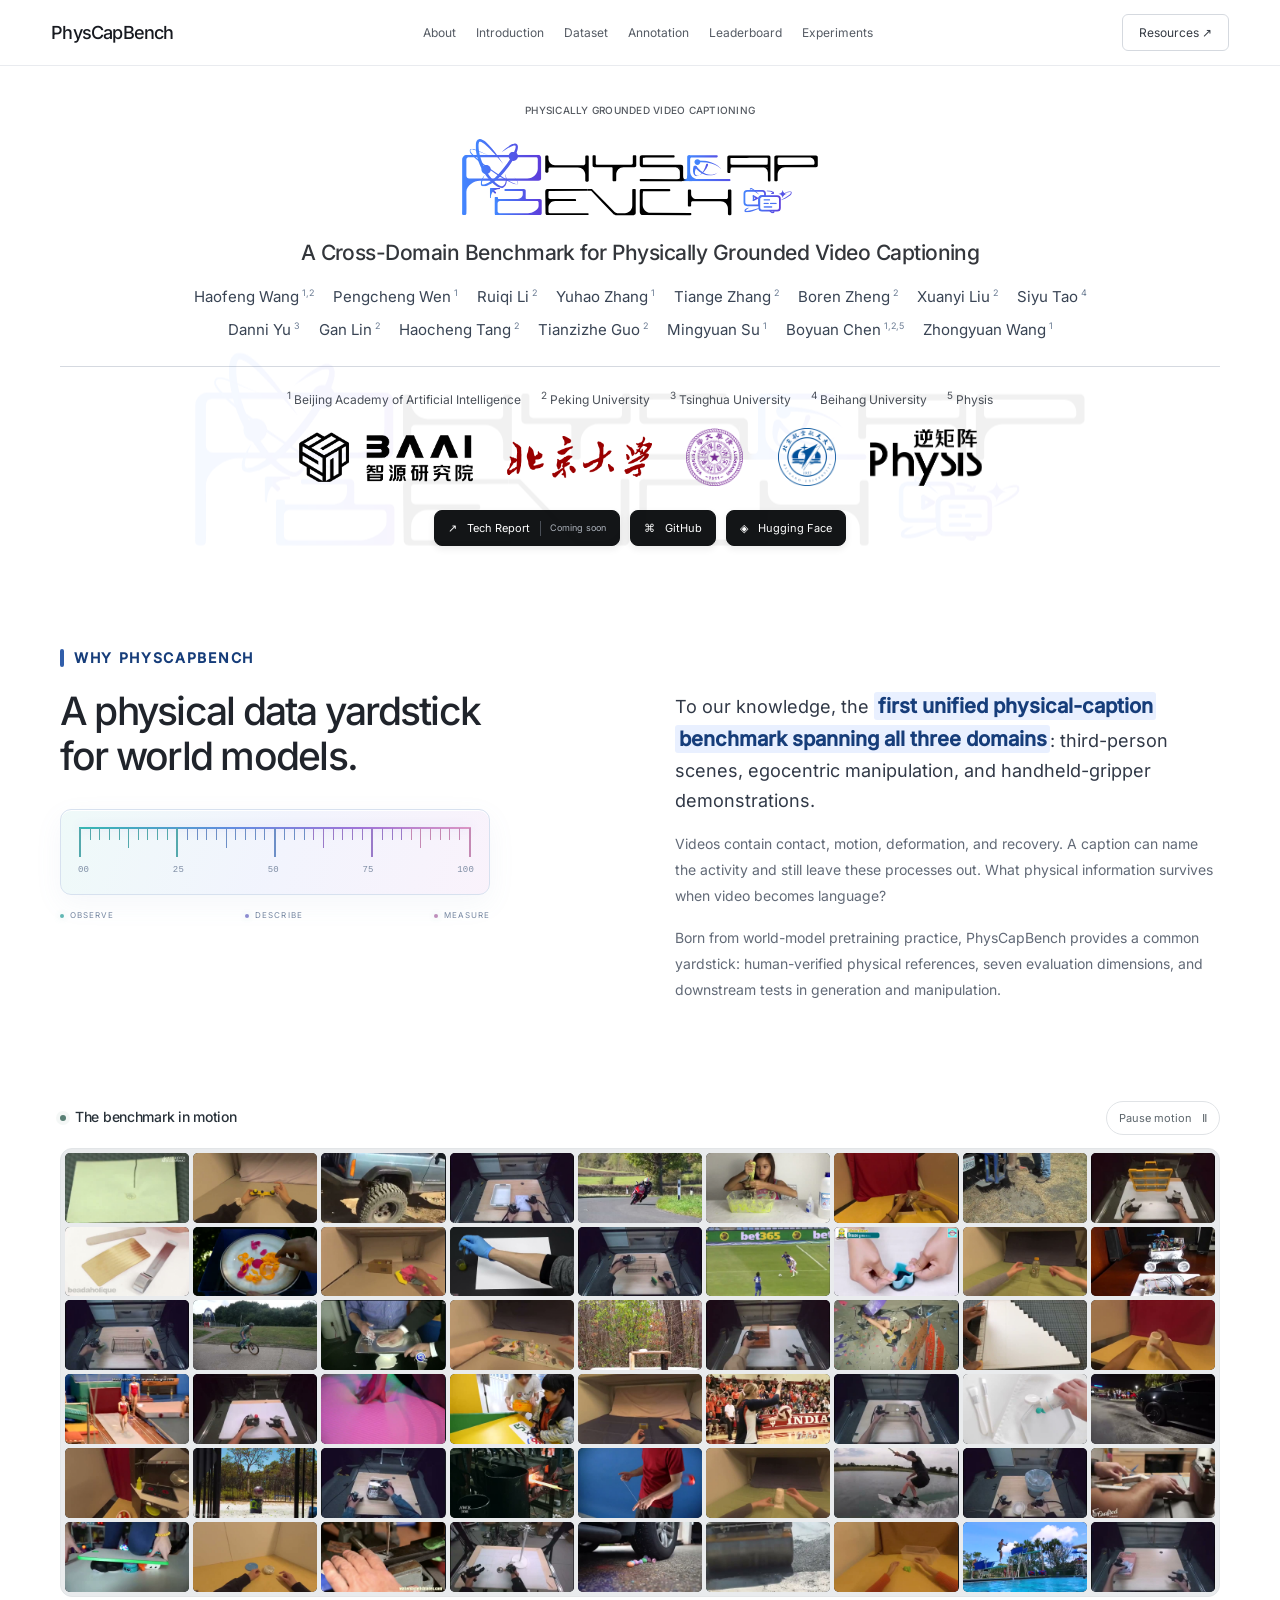
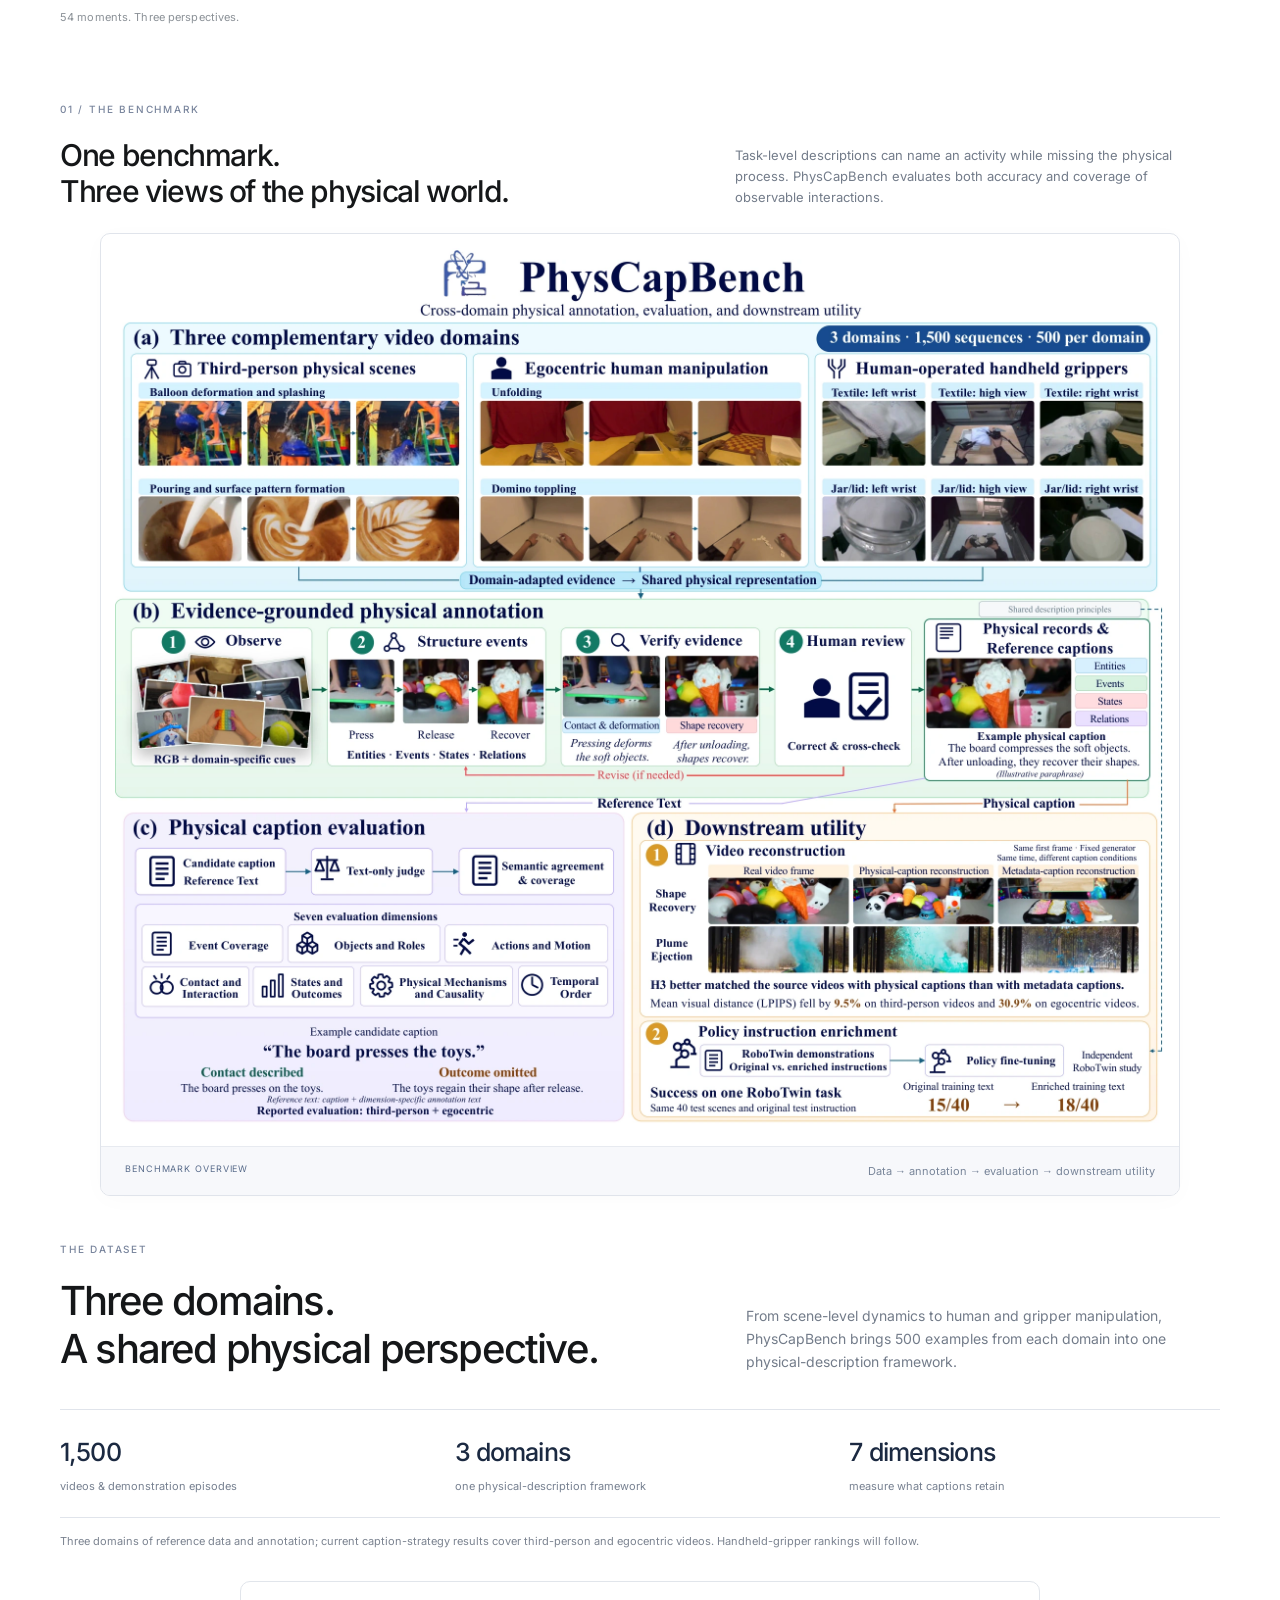
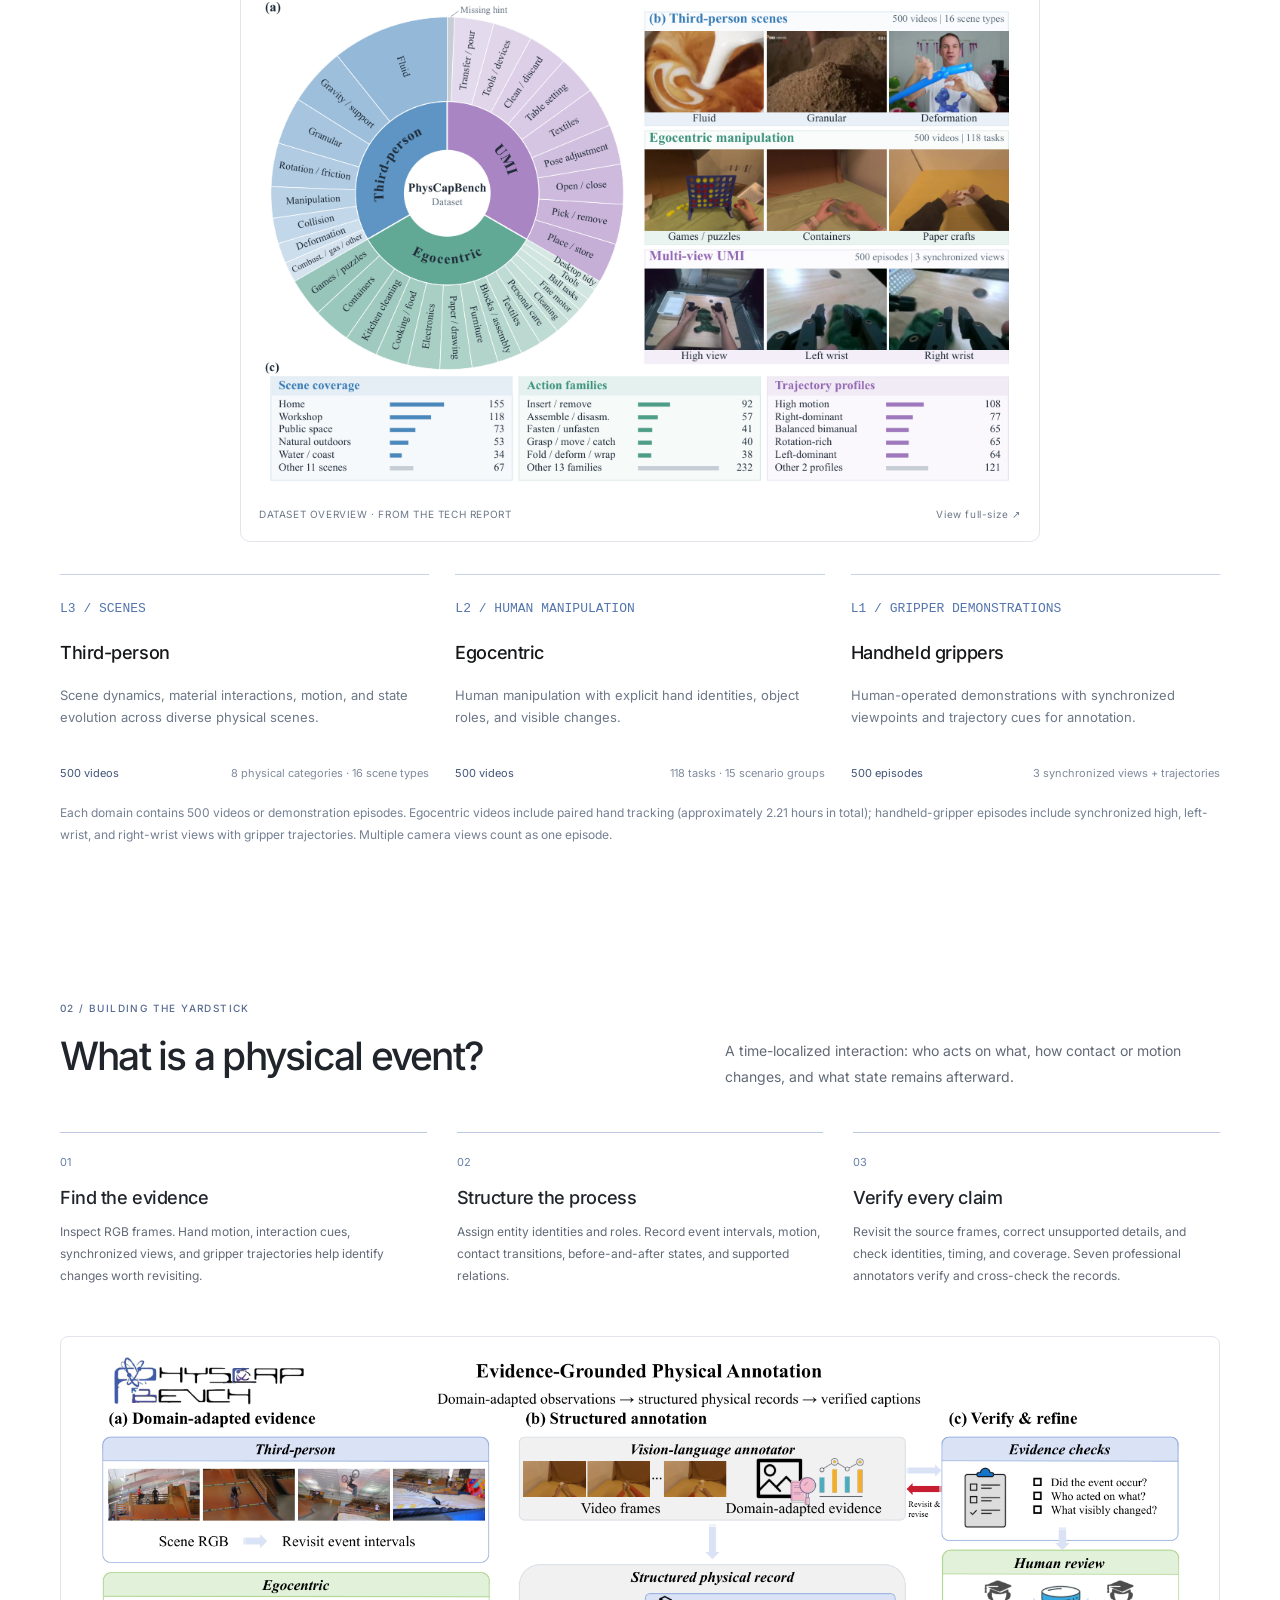
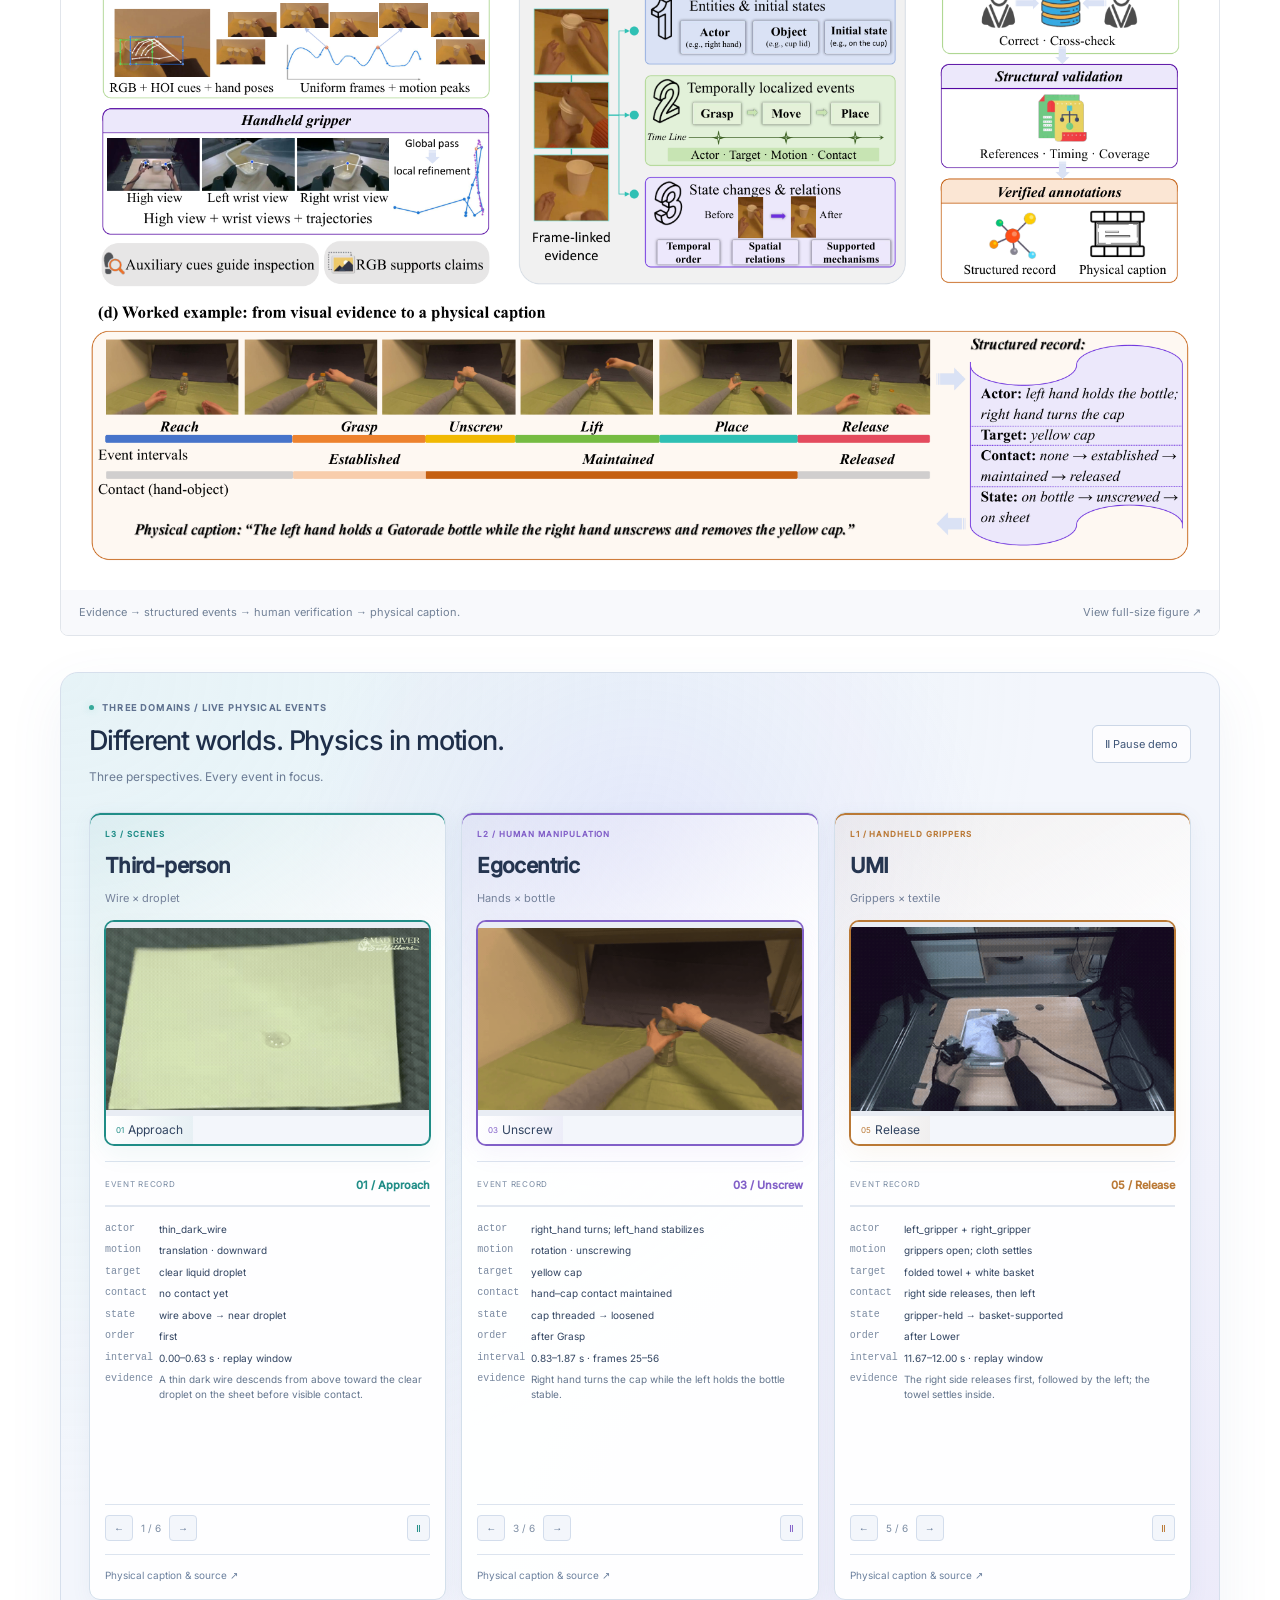
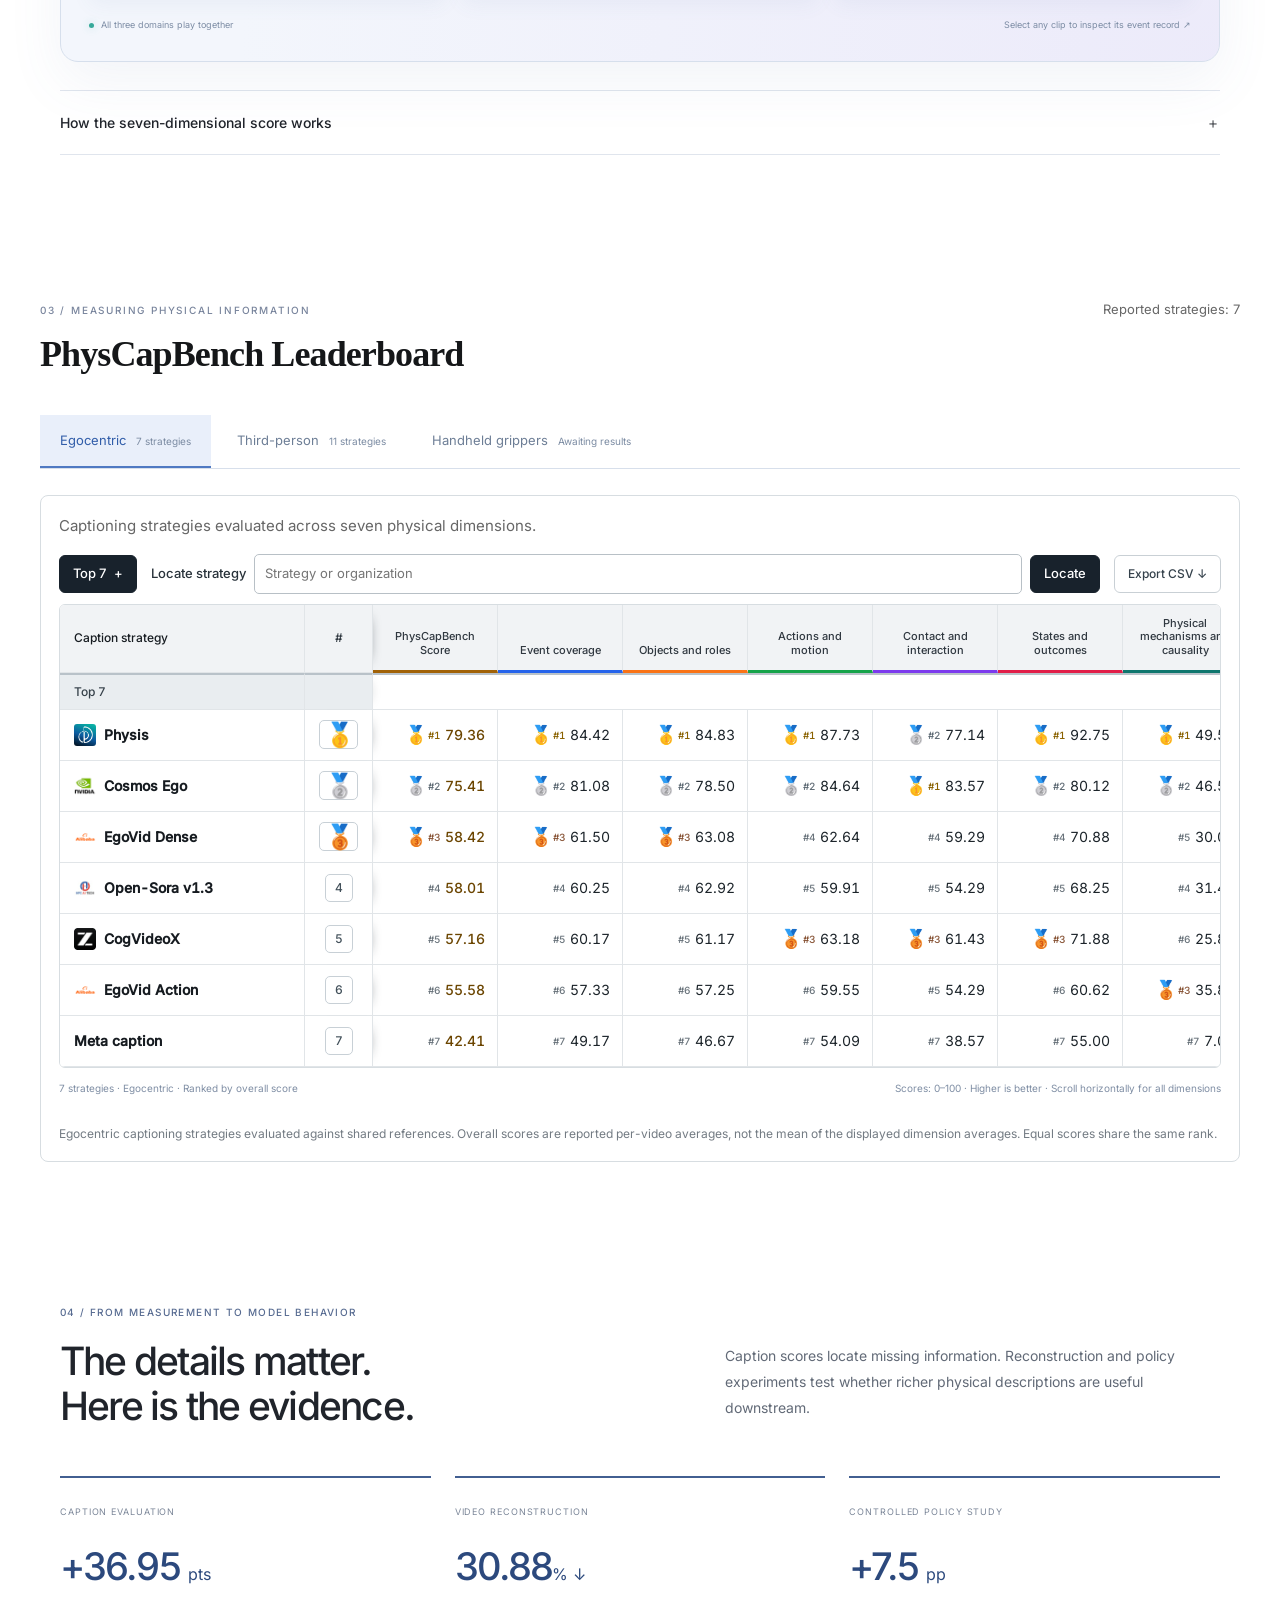
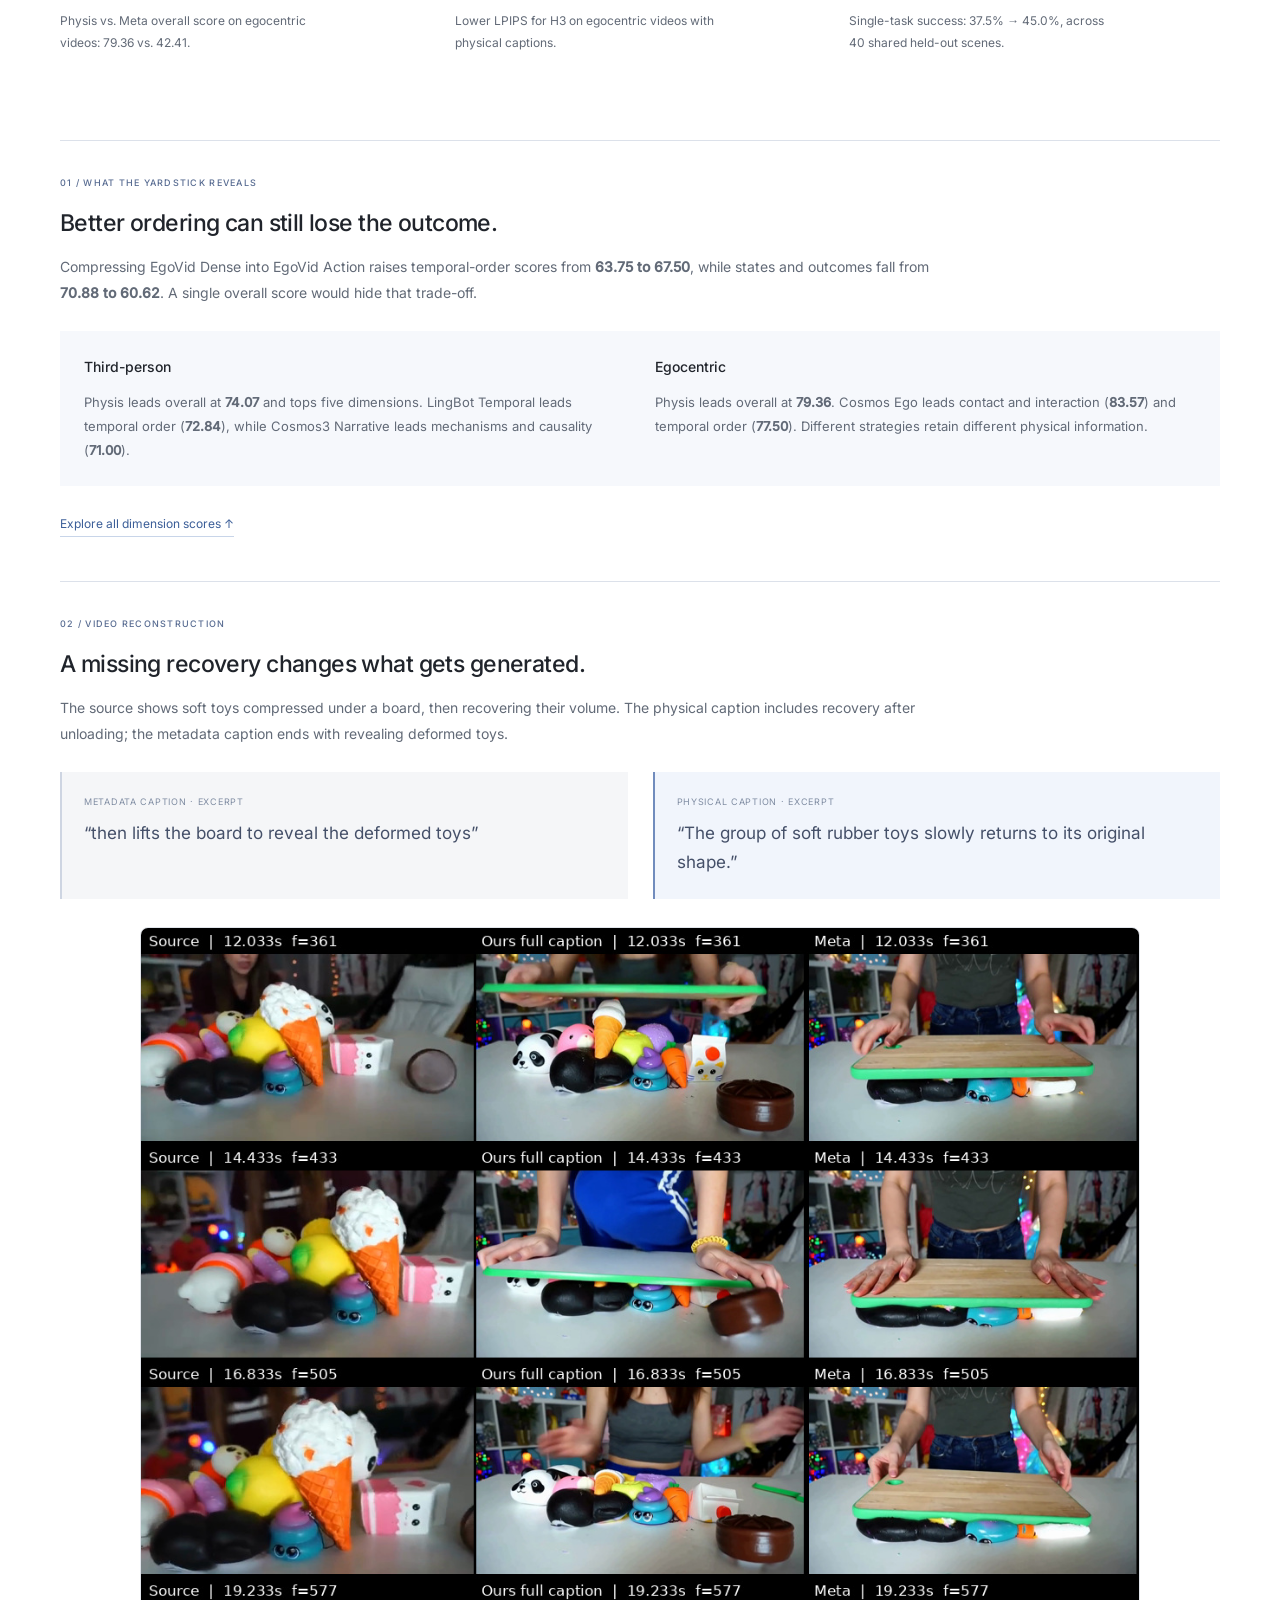
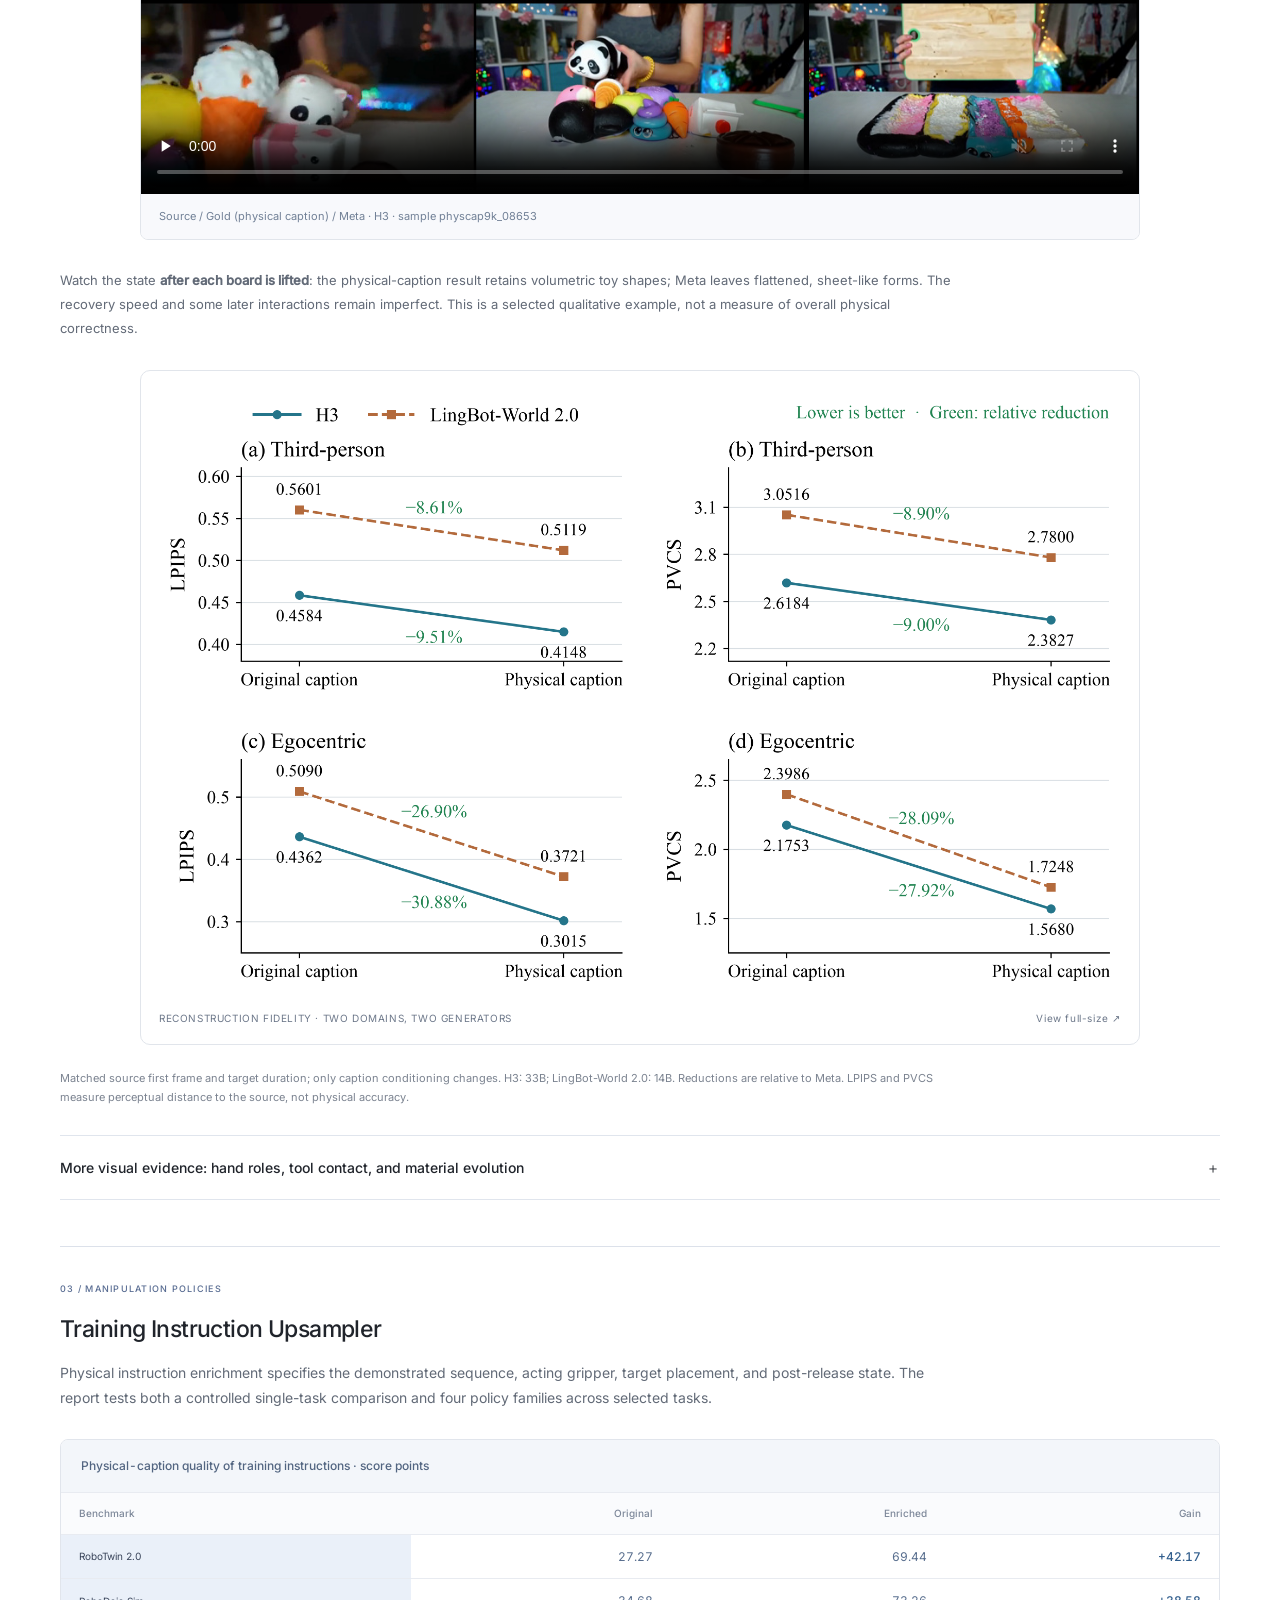
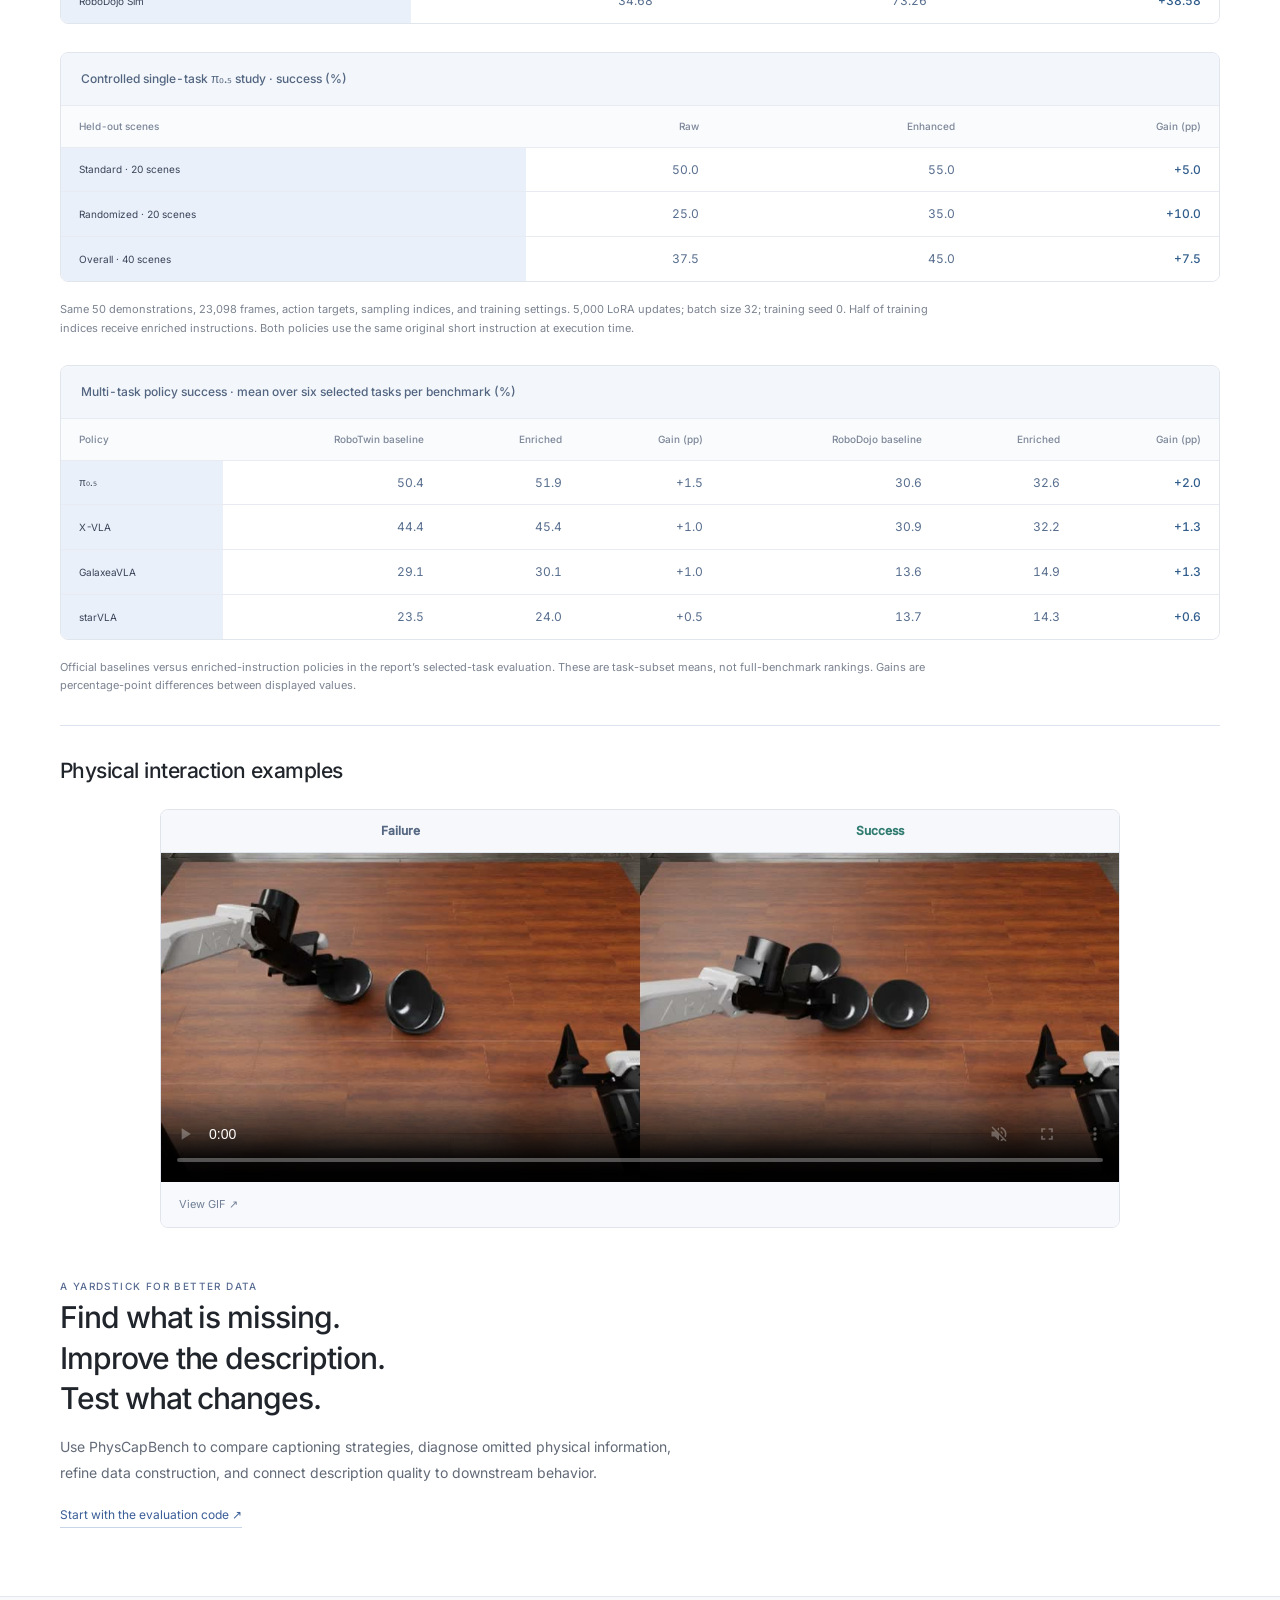
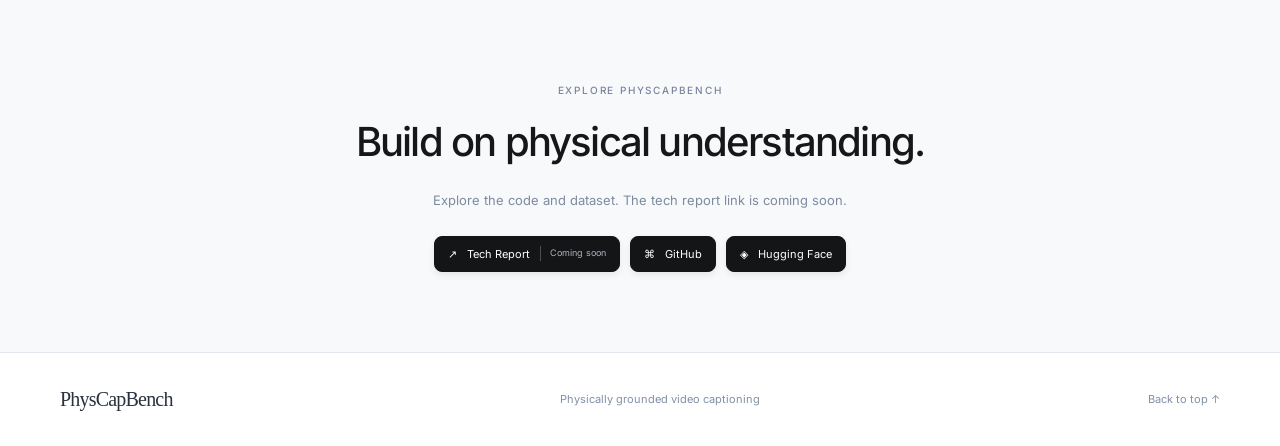
==== intro.html @ 29e8bbed "Show small official logos beside caption strategy names" ====
<!doctype html>
<html lang="en"><head><meta charset="utf-8"><meta name="viewport" content="width=device-width,initial-scale=1"><title>PhysCapBench · Physically Grounded Video Captioning</title><meta name="description" content="A cross-domain benchmark for physically grounded video captioning. Explore three data domains, seven evaluation dimensions, and report results."><link rel="stylesheet" href="research.css"><link rel="stylesheet" href="academic.css?v=20261110-board-logos"><script src="links.js?v=20261103-links2" defer></script><script src="research.js?v=20261110-board-logos" defer></script><script src="mosaic.js" defer></script><script>
try {
  const arrival = Number(sessionStorage.getItem('physcap-about-arrival'));
  sessionStorage.removeItem('physcap-about-arrival');
  if (arrival && Date.now() - arrival < 15000) document.documentElement.classList.add('about-arrival');
} catch {}
</script><style>
html{background:#fff}
html.about-arrival body{animation:aboutContentReveal 800ms cubic-bezier(.215,.61,.355,1) both}
@keyframes aboutContentReveal{from{opacity:0}to{opacity:1}}
@media(prefers-reduced-motion:reduce){html.about-arrival body{animation-duration:160ms}}
</style><link rel="stylesheet" href="story.css?v=20261105-results-figure"><script src="event-examples.js?v=20261104-card-depth" defer></script><script src="story.js?v=20261104-card-depth" defer></script></head>
<body><div class="page-watermark" aria-hidden="true"><img src="assets/physcapbench-logo-20261109.svg" alt="" width="703" height="160"></div><a class="skip" href="#main">Skip to content</a><header class="nav"><a class="brand" href="./" aria-label="Replay PhysCapBench introduction">PhysCapBench</a><nav aria-label="Main navigation"><a class="about-link" href="./?v=20261103-research">About</a><a href="#introduction">Introduction</a><a href="#dataset">Dataset</a><a href="#annotation">Annotation</a><a href="#leaderboard">Leaderboard</a><a href="#experiments">Experiments</a></nav><a class="nav-cta" href="#resources">Resources ↗</a></header>
<main id="main"><section class="hero wrap"><div class="eyebrow">PHYSICALLY GROUNDED VIDEO CAPTIONING</div><h1 class="hero-logo"><img src="assets/physcapbench-logo-20261109.svg" alt="PhysCapBench" width="703" height="160"></h1><p class="paper-title">A Cross-Domain Benchmark for Physically Grounded Video Captioning</p><div class="paper-authors" aria-label="Paper authors"><span class="paper-author">Haofeng Wang<sup>1,2</sup></span><span class="paper-author">Pengcheng Wen<sup>1</sup></span><span class="paper-author">Ruiqi Li<sup>2</sup></span><span class="paper-author">Yuhao Zhang<sup>1</sup></span><span class="paper-author">Tiange Zhang<sup>2</sup></span><span class="paper-author">Boren Zheng<sup>2</sup></span><span class="paper-author">Xuanyi Liu<sup>2</sup></span><span class="paper-author">Siyu Tao<sup>4</sup></span><span class="paper-author">Danni Yu<sup>3</sup></span><span class="paper-author">Gan Lin<sup>2</sup></span><span class="paper-author">Haocheng Tang<sup>2</sup></span><span class="paper-author">Tianzizhe Guo<sup>2</sup></span><span class="paper-author">Mingyuan Su<sup>1</sup></span><span class="paper-author">Boyuan Chen<sup>1,2,5</sup></span><span class="paper-author">Zhongyuan Wang<sup>1</sup></span></div><div class="affiliations" aria-label="Participating institutions"><div class="institution-names"><span><sup>1</sup> Beijing Academy of Artificial Intelligence</span><span><sup>2</sup> Peking University</span><span><sup>3</sup> Tsinghua University</span><span><sup>4</sup> Beihang University</span><span><sup>5</sup> Physis</span></div><div class="institution-logos"><a class="institution-link" href="https://www.baai.ac.cn/zh-cn/" target="_blank" rel="noopener noreferrer"><svg class="institution-lockup baai-lockup" viewBox="30 83 2142 618" role="img" aria-label="Beijing Academy of Artificial Intelligence — 智源研究院"><image href="assets/baai-logo-black.png" width="2172" height="724"/></svg></a><a class="institution-link" href="https://idm.pku.edu.cn/index.htm" target="_blank" rel="noopener noreferrer"><img src="assets/pku-text-logo.png" alt="Peking University"></a><a class="institution-link" href="https://www.tsinghua.edu.cn/" target="_blank" rel="noopener noreferrer"><img class="institution-seal" src="assets/tsinghua-logo.png" alt="Tsinghua University"></a><a class="institution-link" href="https://www.buaa.edu.cn/" target="_blank" rel="noopener noreferrer"><img class="institution-seal" src="assets/beihang-logo.png" alt="Beihang University"></a><a class="institution-link" href="https://physis-ai.com/" target="_blank" rel="noopener noreferrer"><svg class="institution-lockup physis-lockup" viewBox="414 207 981 499" role="img" aria-label="Physis — 逆矩阵"><image href="assets/physis-logo-black.png" width="1821" height="864"/></svg></a></div></div><div class="resources" data-resources><button class="resource-button" aria-disabled="true"><span aria-hidden="true">↗</span> Tech Report<small>Coming soon</small></button><a class="resource-button" href="https://github.com/hfwang2001/PhysCapBench" target="_blank" rel="noopener noreferrer"><span aria-hidden="true">⌘</span> GitHub</a><a class="resource-button" href="https://huggingface.co/datasets/hfwang01/PhysCapBench" target="_blank" rel="noopener noreferrer"><span aria-hidden="true">◈</span> Hugging Face</a></div></section>

<section class="story-section wrap" id="introduction" aria-labelledby="intro-title">
<div class="story-eyebrow">WHY PHYSCAPBENCH</div>
<div class="intro-grid"><div><h2 id="intro-title">A physical data yardstick<br>for world models.</h2><div class="ruler ruler-spectrum" aria-hidden="true"><div class="ruler-glass"><div class="ruler-scale"><i class="major"></i><i class="minor"></i><i class="minor"></i><i class="minor"></i><i class="minor"></i><i class="mid"></i><i class="minor"></i><i class="minor"></i><i class="minor"></i><i class="minor"></i><i class="major"></i><i class="minor"></i><i class="minor"></i><i class="minor"></i><i class="minor"></i><i class="mid"></i><i class="minor"></i><i class="minor"></i><i class="minor"></i><i class="minor"></i><i class="major"></i><i class="minor"></i><i class="minor"></i><i class="minor"></i><i class="minor"></i><i class="mid"></i><i class="minor"></i><i class="minor"></i><i class="minor"></i><i class="minor"></i><i class="major"></i><i class="minor"></i><i class="minor"></i><i class="minor"></i><i class="minor"></i><i class="mid"></i><i class="minor"></i><i class="minor"></i><i class="minor"></i><i class="minor"></i><i class="major"></i></div><div class="ruler-values"><span>00</span><span>25</span><span>50</span><span>75</span><span>100</span></div><div class="ruler-sweep"></div><div class="ruler-cursor"></div></div><div class="ruler-steps"><span><i></i>OBSERVE</span><span><i></i>DESCRIBE</span><span><i></i>MEASURE</span></div></div></div>
<div class="intro-copy"><p class="first-claim">To our knowledge, the <strong>first unified physical-caption benchmark spanning all three domains</strong>: third-person scenes, egocentric manipulation, and handheld-gripper demonstrations.</p><p>Videos contain contact, motion, deformation, and recovery. A caption can name the activity and still leave these processes out. What physical information survives when video becomes language?</p><p>Born from world-model pretraining practice, PhysCapBench provides a common yardstick: human-verified physical references, seven evaluation dimensions, and downstream tests in generation and manipulation.</p></div></div>

</section>
<section id="video-wall" class="wrap mosaic-section" aria-label="Benchmark video collection">
<div class="mosaic-heading"><div><span class="mosaic-dot" aria-hidden="true"></span><h2>The benchmark in motion</h2></div><button id="mosaic-toggle" type="button" aria-pressed="false">Pause motion <span aria-hidden="true">Ⅱ</span></button></div>
<div class="mosaic-grid"><button class="mosaic-tile" type="button" data-domain="third" aria-label="Watch Manipulating a droplet — Third-person"><video muted loop playsinline preload="none" poster="assets/mosaic/physcap9k_00252.jpg" data-src="assets/mosaic/physcap9k_00252.mp4" aria-hidden="true"></video><span class="mosaic-caption"><small>Third-person</small><strong>Manipulating a droplet</strong><span aria-hidden="true">↗</span></span></button>
<button class="mosaic-tile" type="button" data-domain="ego" aria-label="Watch Disassembling a structure — Egocentric"><video muted loop playsinline preload="none" poster="assets/mosaic/egodex500_0480.jpg" data-src="assets/mosaic/egodex500_0480.mp4" aria-hidden="true"></video><span class="mosaic-caption"><small>Egocentric</small><strong>Disassembling a structure</strong><span aria-hidden="true">↗</span></span></button>
<button class="mosaic-tile" type="button" data-domain="third" aria-label="Watch Driving through loose sand — Third-person"><video muted loop playsinline preload="none" poster="assets/mosaic/physcap9k_00172.jpg" data-src="assets/mosaic/physcap9k_00172.mp4" aria-hidden="true"></video><span class="mosaic-caption"><small>Third-person</small><strong>Driving through loose sand</strong><span aria-hidden="true">↗</span></span></button>
<button class="mosaic-tile" type="button" data-domain="umi" aria-label="Watch Transferring a textile — Handheld grippers"><video muted loop playsinline preload="none" poster="assets/mosaic/umi500_0297.jpg" data-src="assets/mosaic/umi500_0297.mp4" aria-hidden="true"></video><span class="mosaic-caption"><small>Handheld grippers</small><strong>Transferring a textile</strong><span aria-hidden="true">↗</span></span></button>
<button class="mosaic-tile" type="button" data-domain="third" aria-label="Watch Motorcycle cornering — Third-person"><video muted loop playsinline preload="none" poster="assets/mosaic/physcap9k_01198.jpg" data-src="assets/mosaic/physcap9k_01198.mp4" aria-hidden="true"></video><span class="mosaic-caption"><small>Third-person</small><strong>Motorcycle cornering</strong><span aria-hidden="true">↗</span></span></button>
<button class="mosaic-tile" type="button" data-domain="third" aria-label="Watch Stretching &amp; folding slime — Third-person"><video muted loop playsinline preload="none" poster="assets/mosaic/physcap9k_00031.jpg" data-src="assets/mosaic/physcap9k_00031.mp4" aria-hidden="true"></video><span class="mosaic-caption"><small>Third-person</small><strong>Stretching &amp; folding slime</strong><span aria-hidden="true">↗</span></span></button>
<button class="mosaic-tile" type="button" data-domain="ego" aria-label="Watch Unfolding a chessboard — Egocentric"><video muted loop playsinline preload="none" poster="assets/mosaic/egodex500_0073.jpg" data-src="assets/mosaic/egodex500_0073.mp4" aria-hidden="true"></video><span class="mosaic-caption"><small>Egocentric</small><strong>Unfolding a chessboard</strong><span aria-hidden="true">↗</span></span></button>
<button class="mosaic-tile" type="button" data-domain="third" aria-label="Watch Excavating soil — Third-person"><video muted loop playsinline preload="none" poster="assets/mosaic/physcap9k_00211.jpg" data-src="assets/mosaic/physcap9k_00211.mp4" aria-hidden="true"></video><span class="mosaic-caption"><small>Third-person</small><strong>Excavating soil</strong><span aria-hidden="true">↗</span></span></button>
<button class="mosaic-tile" type="button" data-domain="umi" aria-label="Watch Opening &amp; closing a drawer — Handheld grippers"><video muted loop playsinline preload="none" poster="assets/mosaic/umi500_0067.jpg" data-src="assets/mosaic/umi500_0067.mp4" aria-hidden="true"></video><span class="mosaic-caption"><small>Handheld grippers</small><strong>Opening &amp; closing a drawer</strong><span aria-hidden="true">↗</span></span></button>
<button class="mosaic-tile" type="button" data-domain="third" aria-label="Watch Bending a metal strip — Third-person"><video muted loop playsinline preload="none" poster="assets/mosaic/physcap9k_00735.jpg" data-src="assets/mosaic/physcap9k_00735.mp4" aria-hidden="true"></video><span class="mosaic-caption"><small>Third-person</small><strong>Bending a metal strip</strong><span aria-hidden="true">↗</span></span></button>
<button class="mosaic-tile" type="button" data-domain="third" aria-label="Watch Shredding objects — Third-person"><video muted loop playsinline preload="none" poster="assets/mosaic/physcap9k_00037.jpg" data-src="assets/mosaic/physcap9k_00037.mp4" aria-hidden="true"></video><span class="mosaic-caption"><small>Third-person</small><strong>Shredding objects</strong><span aria-hidden="true">↗</span></span></button>
<button class="mosaic-tile" type="button" data-domain="ego" aria-label="Watch Collecting objects into a box — Egocentric"><video muted loop playsinline preload="none" poster="assets/mosaic/egodex500_0283.jpg" data-src="assets/mosaic/egodex500_0283.mp4" aria-hidden="true"></video><span class="mosaic-caption"><small>Egocentric</small><strong>Collecting objects into a box</strong><span aria-hidden="true">↗</span></span></button>
<button class="mosaic-tile" type="button" data-domain="third" aria-label="Watch Spreading liquid with a brush — Third-person"><video muted loop playsinline preload="none" poster="assets/mosaic/physcap9k_00210.jpg" data-src="assets/mosaic/physcap9k_00210.mp4" aria-hidden="true"></video><span class="mosaic-caption"><small>Third-person</small><strong>Spreading liquid with a brush</strong><span aria-hidden="true">↗</span></span></button>
<button class="mosaic-tile" type="button" data-domain="umi" aria-label="Watch Coordinated gripper manipulation — Handheld grippers"><video muted loop playsinline preload="none" poster="assets/mosaic/umi500_0004.jpg" data-src="assets/mosaic/umi500_0004.mp4" aria-hidden="true"></video><span class="mosaic-caption"><small>Handheld grippers</small><strong>Coordinated gripper manipulation</strong><span aria-hidden="true">↗</span></span></button>
<button class="mosaic-tile" type="button" data-domain="third" aria-label="Watch Ball deflection — Third-person"><video muted loop playsinline preload="none" poster="assets/mosaic/physcap9k_00852.jpg" data-src="assets/mosaic/physcap9k_00852.mp4" aria-hidden="true"></video><span class="mosaic-caption"><small>Third-person</small><strong>Ball deflection</strong><span aria-hidden="true">↗</span></span></button>
<button class="mosaic-tile" type="button" data-domain="third" aria-label="Watch Shaping modeling clay — Third-person"><video muted loop playsinline preload="none" poster="assets/mosaic/physcap9k_00177.jpg" data-src="assets/mosaic/physcap9k_00177.mp4" aria-hidden="true"></video><span class="mosaic-caption"><small>Third-person</small><strong>Shaping modeling clay</strong><span aria-hidden="true">↗</span></span></button>
<button class="mosaic-tile" type="button" data-domain="ego" aria-label="Watch Unscrewing a bottle cap — Egocentric"><video muted loop playsinline preload="none" poster="assets/mosaic/egodex500_0494.jpg" data-src="assets/mosaic/egodex500_0494.mp4" aria-hidden="true"></video><span class="mosaic-caption"><small>Egocentric</small><strong>Unscrewing a bottle cap</strong><span aria-hidden="true">↗</span></span></button>
<button class="mosaic-tile" type="button" data-domain="third" aria-label="Watch Tracked robot motion — Third-person"><video muted loop playsinline preload="none" poster="assets/mosaic/physcap9k_01873.jpg" data-src="assets/mosaic/physcap9k_01873.mp4" aria-hidden="true"></video><span class="mosaic-caption"><small>Third-person</small><strong>Tracked robot motion</strong><span aria-hidden="true">↗</span></span></button>
<button class="mosaic-tile" type="button" data-domain="umi" aria-label="Watch Placing items into a basket — Handheld grippers"><video muted loop playsinline preload="none" poster="assets/mosaic/umi500_0014.jpg" data-src="assets/mosaic/umi500_0014.mp4" aria-hidden="true"></video><span class="mosaic-caption"><small>Handheld grippers</small><strong>Placing items into a basket</strong><span aria-hidden="true">↗</span></span></button>
<button class="mosaic-tile" type="button" data-domain="third" aria-label="Watch Bicycle balance — Third-person"><video muted loop playsinline preload="none" poster="assets/mosaic/physcap9k_00333.jpg" data-src="assets/mosaic/physcap9k_00333.mp4" aria-hidden="true"></video><span class="mosaic-caption"><small>Third-person</small><strong>Bicycle balance</strong><span aria-hidden="true">↗</span></span></button>
<button class="mosaic-tile" type="button" data-domain="third" aria-label="Watch Fluid under vibration — Third-person"><video muted loop playsinline preload="none" poster="assets/mosaic/physcap9k_00144.jpg" data-src="assets/mosaic/physcap9k_00144.mp4" aria-hidden="true"></video><span class="mosaic-caption"><small>Third-person</small><strong>Fluid under vibration</strong><span aria-hidden="true">↗</span></span></button>
<button class="mosaic-tile" type="button" data-domain="ego" aria-label="Watch Peeling &amp; placing a sticker — Egocentric"><video muted loop playsinline preload="none" poster="assets/mosaic/egodex500_0302.jpg" data-src="assets/mosaic/egodex500_0302.mp4" aria-hidden="true"></video><span class="mosaic-caption"><small>Egocentric</small><strong>Peeling &amp; placing a sticker</strong><span aria-hidden="true">↗</span></span></button>
<button class="mosaic-tile" type="button" data-domain="third" aria-label="Watch Combustion &amp; smoke — Third-person"><video muted loop playsinline preload="none" poster="assets/mosaic/physcap9k_00058.jpg" data-src="assets/mosaic/physcap9k_00058.mp4" aria-hidden="true"></video><span class="mosaic-caption"><small>Third-person</small><strong>Combustion &amp; smoke</strong><span aria-hidden="true">↗</span></span></button>
<button class="mosaic-tile" type="button" data-domain="umi" aria-label="Watch Placing into a compartment — Handheld grippers"><video muted loop playsinline preload="none" poster="assets/mosaic/umi500_0141.jpg" data-src="assets/mosaic/umi500_0141.mp4" aria-hidden="true"></video><span class="mosaic-caption"><small>Handheld grippers</small><strong>Placing into a compartment</strong><span aria-hidden="true">↗</span></span></button>
<button class="mosaic-tile" type="button" data-domain="third" aria-label="Watch Climbing &amp; rope suspension — Third-person"><video muted loop playsinline preload="none" poster="assets/mosaic/physcap9k_05057.jpg" data-src="assets/mosaic/physcap9k_05057.mp4" aria-hidden="true"></video><span class="mosaic-caption"><small>Third-person</small><strong>Climbing &amp; rope suspension</strong><span aria-hidden="true">↗</span></span></button>
<button class="mosaic-tile" type="button" data-domain="third" aria-label="Watch Cutting &amp; folding foam — Third-person"><video muted loop playsinline preload="none" poster="assets/mosaic/physcap9k_00371.jpg" data-src="assets/mosaic/physcap9k_00371.mp4" aria-hidden="true"></video><span class="mosaic-caption"><small>Third-person</small><strong>Cutting &amp; folding foam</strong><span aria-hidden="true">↗</span></span></button>
<button class="mosaic-tile" type="button" data-domain="ego" aria-label="Watch Assembling a lampshade — Egocentric"><video muted loop playsinline preload="none" poster="assets/mosaic/egodex500_0473.jpg" data-src="assets/mosaic/egodex500_0473.mp4" aria-hidden="true"></video><span class="mosaic-caption"><small>Egocentric</small><strong>Assembling a lampshade</strong><span aria-hidden="true">↗</span></span></button>
<button class="mosaic-tile" type="button" data-domain="third" aria-label="Watch Vaulting &amp; landing — Third-person"><video muted loop playsinline preload="none" poster="assets/mosaic/physcap9k_00283.jpg" data-src="assets/mosaic/physcap9k_00283.mp4" aria-hidden="true"></video><span class="mosaic-caption"><small>Third-person</small><strong>Vaulting &amp; landing</strong><span aria-hidden="true">↗</span></span></button>
<button class="mosaic-tile" type="button" data-domain="umi" aria-label="Watch Grasping &amp; manipulating objects — Handheld grippers"><video muted loop playsinline preload="none" poster="assets/mosaic/umi500_0047.jpg" data-src="assets/mosaic/umi500_0047.mp4" aria-hidden="true"></video><span class="mosaic-caption"><small>Handheld grippers</small><strong>Grasping &amp; manipulating objects</strong><span aria-hidden="true">↗</span></span></button>
<button class="mosaic-tile" type="button" data-domain="third" aria-label="Watch Memory foam deformation — Third-person"><video muted loop playsinline preload="none" poster="assets/mosaic/physcap9k_02443.jpg" data-src="assets/mosaic/physcap9k_02443.mp4" aria-hidden="true"></video><span class="mosaic-caption"><small>Third-person</small><strong>Memory foam deformation</strong><span aria-hidden="true">↗</span></span></button>
<button class="mosaic-tile" type="button" data-domain="third" aria-label="Watch Ball &amp; pin collision — Third-person"><video muted loop playsinline preload="none" poster="assets/mosaic/physcap9k_00695.jpg" data-src="assets/mosaic/physcap9k_00695.mp4" aria-hidden="true"></video><span class="mosaic-caption"><small>Third-person</small><strong>Ball &amp; pin collision</strong><span aria-hidden="true">↗</span></span></button>
<button class="mosaic-tile" type="button" data-domain="ego" aria-label="Watch Stacking objects — Egocentric"><video muted loop playsinline preload="none" poster="assets/mosaic/egodex500_0426.jpg" data-src="assets/mosaic/egodex500_0426.mp4" aria-hidden="true"></video><span class="mosaic-caption"><small>Egocentric</small><strong>Stacking objects</strong><span aria-hidden="true">↗</span></span></button>
<button class="mosaic-tile" type="button" data-domain="third" aria-label="Watch Volleyball trajectories — Third-person"><video muted loop playsinline preload="none" poster="assets/mosaic/physcap9k_01001.jpg" data-src="assets/mosaic/physcap9k_01001.mp4" aria-hidden="true"></video><span class="mosaic-caption"><small>Third-person</small><strong>Volleyball trajectories</strong><span aria-hidden="true">↗</span></span></button>
<button class="mosaic-tile" type="button" data-domain="umi" aria-label="Watch Lifting a lid — Handheld grippers"><video muted loop playsinline preload="none" poster="assets/mosaic/umi500_0082.jpg" data-src="assets/mosaic/umi500_0082.mp4" aria-hidden="true"></video><span class="mosaic-caption"><small>Handheld grippers</small><strong>Lifting a lid</strong><span aria-hidden="true">↗</span></span></button>
<button class="mosaic-tile" type="button" data-domain="third" aria-label="Watch Pouring &amp; spreading paint — Third-person"><video muted loop playsinline preload="none" poster="assets/mosaic/physcap9k_00012.jpg" data-src="assets/mosaic/physcap9k_00012.mp4" aria-hidden="true"></video><span class="mosaic-caption"><small>Third-person</small><strong>Pouring &amp; spreading paint</strong><span aria-hidden="true">↗</span></span></button>
<button class="mosaic-tile" type="button" data-domain="third" aria-label="Watch Tire friction &amp; smoke — Third-person"><video muted loop playsinline preload="none" poster="assets/mosaic/physcap9k_00284.jpg" data-src="assets/mosaic/physcap9k_00284.mp4" aria-hidden="true"></video><span class="mosaic-caption"><small>Third-person</small><strong>Tire friction &amp; smoke</strong><span aria-hidden="true">↗</span></span></button>
<button class="mosaic-tile" type="button" data-domain="ego" aria-label="Watch Cooking at a stovetop — Egocentric"><video muted loop playsinline preload="none" poster="assets/mosaic/egodex500_0332.jpg" data-src="assets/mosaic/egodex500_0332.mp4" aria-hidden="true"></video><span class="mosaic-caption"><small>Egocentric</small><strong>Cooking at a stovetop</strong><span aria-hidden="true">↗</span></span></button>
<button class="mosaic-tile" type="button" data-domain="third" aria-label="Watch Ejection &amp; motion — Third-person"><video muted loop playsinline preload="none" poster="assets/mosaic/physcap9k_09822.jpg" data-src="assets/mosaic/physcap9k_09822.mp4" aria-hidden="true"></video><span class="mosaic-caption"><small>Third-person</small><strong>Ejection &amp; motion</strong><span aria-hidden="true">↗</span></span></button>
<button class="mosaic-tile" type="button" data-domain="umi" aria-label="Watch Opening a storage box — Handheld grippers"><video muted loop playsinline preload="none" poster="assets/mosaic/umi500_0083.jpg" data-src="assets/mosaic/umi500_0083.mp4" aria-hidden="true"></video><span class="mosaic-caption"><small>Handheld grippers</small><strong>Opening a storage box</strong><span aria-hidden="true">↗</span></span></button>
<button class="mosaic-tile" type="button" data-domain="third" aria-label="Watch Heating &amp; quenching metal — Third-person"><video muted loop playsinline preload="none" poster="assets/mosaic/physcap9k_01711.jpg" data-src="assets/mosaic/physcap9k_01711.mp4" aria-hidden="true"></video><span class="mosaic-caption"><small>Third-person</small><strong>Heating &amp; quenching metal</strong><span aria-hidden="true">↗</span></span></button>
<button class="mosaic-tile" type="button" data-domain="third" aria-label="Watch Yo-yo rotation &amp; string tension — Third-person"><video muted loop playsinline preload="none" poster="assets/mosaic/physcap9k_01063.jpg" data-src="assets/mosaic/physcap9k_01063.mp4" aria-hidden="true"></video><span class="mosaic-caption"><small>Third-person</small><strong>Yo-yo rotation &amp; string tension</strong><span aria-hidden="true">↗</span></span></button>
<button class="mosaic-tile" type="button" data-domain="ego" aria-label="Watch Separating connected parts — Egocentric"><video muted loop playsinline preload="none" poster="assets/mosaic/egodex500_0289.jpg" data-src="assets/mosaic/egodex500_0289.mp4" aria-hidden="true"></video><span class="mosaic-caption"><small>Egocentric</small><strong>Separating connected parts</strong><span aria-hidden="true">↗</span></span></button>
<button class="mosaic-tile" type="button" data-domain="third" aria-label="Watch Wakeboarding over a ramp — Third-person"><video muted loop playsinline preload="none" poster="assets/mosaic/physcap9k_00324.jpg" data-src="assets/mosaic/physcap9k_00324.mp4" aria-hidden="true"></video><span class="mosaic-caption"><small>Third-person</small><strong>Wakeboarding over a ramp</strong><span aria-hidden="true">↗</span></span></button>
<button class="mosaic-tile" type="button" data-domain="umi" aria-label="Watch Clearing a tabletop — Handheld grippers"><video muted loop playsinline preload="none" poster="assets/mosaic/umi500_0027.jpg" data-src="assets/mosaic/umi500_0027.mp4" aria-hidden="true"></video><span class="mosaic-caption"><small>Handheld grippers</small><strong>Clearing a tabletop</strong><span aria-hidden="true">↗</span></span></button>
<button class="mosaic-tile" type="button" data-domain="third" aria-label="Watch Sanding wood — Third-person"><video muted loop playsinline preload="none" poster="assets/mosaic/physcap9k_00143.jpg" data-src="assets/mosaic/physcap9k_00143.mp4" aria-hidden="true"></video><span class="mosaic-caption"><small>Third-person</small><strong>Sanding wood</strong><span aria-hidden="true">↗</span></span></button>
<button class="mosaic-tile" type="button" data-domain="third" aria-label="Watch Compression &amp; recovery — Third-person"><video muted loop playsinline preload="none" poster="assets/mosaic/physcap9k_08653.jpg" data-src="assets/mosaic/physcap9k_08653.mp4" aria-hidden="true"></video><span class="mosaic-caption"><small>Third-person</small><strong>Compression &amp; recovery</strong><span aria-hidden="true">↗</span></span></button>
<button class="mosaic-tile" type="button" data-domain="ego" aria-label="Watch Wrapping with foil — Egocentric"><video muted loop playsinline preload="none" poster="assets/mosaic/egodex500_0164.jpg" data-src="assets/mosaic/egodex500_0164.mp4" aria-hidden="true"></video><span class="mosaic-caption"><small>Egocentric</small><strong>Wrapping with foil</strong><span aria-hidden="true">↗</span></span></button>
<button class="mosaic-tile" type="button" data-domain="third" aria-label="Watch Drilling &amp; material removal — Third-person"><video muted loop playsinline preload="none" poster="assets/mosaic/physcap9k_02537.jpg" data-src="assets/mosaic/physcap9k_02537.mp4" aria-hidden="true"></video><span class="mosaic-caption"><small>Third-person</small><strong>Drilling &amp; material removal</strong><span aria-hidden="true">↗</span></span></button>
<button class="mosaic-tile" type="button" data-domain="umi" aria-label="Watch Placing a ring on a stand — Handheld grippers"><video muted loop playsinline preload="none" poster="assets/mosaic/umi500_0195.jpg" data-src="assets/mosaic/umi500_0195.mp4" aria-hidden="true"></video><span class="mosaic-caption"><small>Handheld grippers</small><strong>Placing a ring on a stand</strong><span aria-hidden="true">↗</span></span></button>
<button class="mosaic-tile" type="button" data-domain="third" aria-label="Watch Compression under a rolling tire — Third-person"><video muted loop playsinline preload="none" poster="assets/mosaic/physcap9k_01000.jpg" data-src="assets/mosaic/physcap9k_01000.mp4" aria-hidden="true"></video><span class="mosaic-caption"><small>Third-person</small><strong>Compression under a rolling tire</strong><span aria-hidden="true">↗</span></span></button>
<button class="mosaic-tile" type="button" data-domain="third" aria-label="Watch Surface compaction — Third-person"><video muted loop playsinline preload="none" poster="assets/mosaic/physcap9k_02382.jpg" data-src="assets/mosaic/physcap9k_02382.mp4" aria-hidden="true"></video><span class="mosaic-caption"><small>Third-person</small><strong>Surface compaction</strong><span aria-hidden="true">↗</span></span></button>
<button class="mosaic-tile" type="button" data-domain="ego" aria-label="Watch Picking &amp; placing an object — Egocentric"><video muted loop playsinline preload="none" poster="assets/mosaic/egodex500_0108.jpg" data-src="assets/mosaic/egodex500_0108.mp4" aria-hidden="true"></video><span class="mosaic-caption"><small>Egocentric</small><strong>Picking &amp; placing an object</strong><span aria-hidden="true">↗</span></span></button>
<button class="mosaic-tile" type="button" data-domain="third" aria-label="Watch Diving &amp; water impact — Third-person"><video muted loop playsinline preload="none" poster="assets/mosaic/physcap9k_00257.jpg" data-src="assets/mosaic/physcap9k_00257.mp4" aria-hidden="true"></video><span class="mosaic-caption"><small>Third-person</small><strong>Diving &amp; water impact</strong><span aria-hidden="true">↗</span></span></button>
<button class="mosaic-tile" type="button" data-domain="umi" aria-label="Watch Folding &amp; storing fabric — Handheld grippers"><video muted loop playsinline preload="none" poster="assets/mosaic/umi500_0279.jpg" data-src="assets/mosaic/umi500_0279.mp4" aria-hidden="true"></video><span class="mosaic-caption"><small>Handheld grippers</small><strong>Folding &amp; storing fabric</strong><span aria-hidden="true">↗</span></span></button></div>
<div class="mosaic-footer"><span>54 moments. Three perspectives.</span></div>
<dialog id="clip-dialog" aria-labelledby="clip-title"><div class="clip-heading"><div><span id="clip-domain"></span><h2 id="clip-title"></h2></div><button id="clip-close" type="button" aria-label="Close video">✕</button></div><video id="clip-player" controls muted loop playsinline preload="none"></video><p>Representative excerpt from PhysCapBench · original playback speed</p></dialog>
</section>
<section id="overview" class="wrap section"><div class="section-heading"><div><span class="kicker">01 / THE BENCHMARK</span><h2>One benchmark.<br>Three views of the physical world.</h2></div><p>Task-level descriptions can name an activity while missing the physical process. PhysCapBench evaluates both accuracy and coverage of observable interactions.</p></div><figure class="paper-figure"><img src="assets/physcapbench-overview-20261109.webp" width="2142" height="1804" loading="lazy" style="width:100%;height:auto;display:block" alt="PhysCapBench overview: three complementary video domains, evidence-grounded physical annotation, seven-dimensional caption evaluation, and downstream video reconstruction and policy instruction enrichment"><figcaption>BENCHMARK OVERVIEW <span>Data → annotation → evaluation → downstream utility</span></figcaption></figure></section>
<section id="dataset" class="wrap section dataset-section" aria-labelledby="dataset-title">
<div class="section-heading"><div><span class="kicker">THE DATASET</span><h2 id="dataset-title">Three domains.<br>A shared physical perspective.</h2></div><p>From scene-level dynamics to human and gripper manipulation, PhysCapBench brings 500 examples from each domain into one physical-description framework.</p></div>
<div class="story-stats"><div><strong>1,500</strong><span>videos &amp; demonstration episodes</span></div><div><strong>3 domains</strong><span>one physical-description framework</span></div><div><strong>7 dimensions</strong><span>measure what captions retain</span></div></div>
<p class="scope-note">Three domains of reference data and annotation; current caption-strategy results cover third-person and egocentric videos. Handheld-gripper rankings will follow.</p>
<figure class="dataset-figure"><a href="assets/PhysCapBench_dataset_overview_v4.png" target="_blank" rel="noopener"><img loading="lazy" src="assets/PhysCapBench_dataset_overview_v4.png" alt="Dataset overview: category composition, representative observations, and coverage distributions for third-person, egocentric, and handheld-gripper data" width="2020" height="1294"></a><figcaption><span>DATASET OVERVIEW · FROM THE TECH REPORT</span><a href="assets/PhysCapBench_dataset_overview_v4.png" target="_blank" rel="noopener">View full-size ↗</a></figcaption></figure>
<div class="domain-grid"><article><span class="domain-num">L3 / SCENES</span><h3>Third-person</h3><p>Scene dynamics, material interactions, motion, and state evolution across diverse physical scenes.</p><footer>500 videos <span>8 physical categories · 16 scene types</span></footer></article><article><span class="domain-num">L2 / HUMAN MANIPULATION</span><h3>Egocentric</h3><p>Human manipulation with explicit hand identities, object roles, and visible changes.</p><footer>500 videos <span>118 tasks · 15 scenario groups</span></footer></article><article><span class="domain-num">L1 / GRIPPER DEMONSTRATIONS</span><h3>Handheld grippers</h3><p>Human-operated demonstrations with synchronized viewpoints and trajectory cues for annotation.</p><footer>500 episodes <span>3 synchronized views + trajectories</span></footer></article></div><p class="dataset-note">Each domain contains 500 videos or demonstration episodes. Egocentric videos include paired hand tracking (approximately 2.21 hours in total); handheld-gripper episodes include synchronized high, left-wrist, and right-wrist views with gripper trajectories. Multiple camera views count as one episode.</p></section>



<section class="story-section wrap" id="annotation" aria-labelledby="annotation-title">
<div class="story-eyebrow">02 / BUILDING THE YARDSTICK</div>
<div class="story-heading"><h2 id="annotation-title">What is a physical event?</h2><p>A time-localized interaction: who acts on what, how contact or motion changes, and what state remains afterward.</p></div>
<div class="workflow"><article><span>01</span><h3>Find the evidence</h3><p>Inspect RGB frames. Hand motion, interaction cues, synchronized views, and gripper trajectories help identify changes worth revisiting.</p></article><article><span>02</span><h3>Structure the process</h3><p>Assign entity identities and roles. Record event intervals, motion, contact transitions, before-and-after states, and supported relations.</p></article><article><span>03</span><h3>Verify every claim</h3><p>Revisit the source frames, correct unsupported details, and check identities, timing, and coverage. Seven professional annotators verify and cross-check the records.</p></article></div>
<figure class="story-figure"><a href="assets/evidence_grounded_physical_annotation.png" target="_blank" rel="noopener"><img loading="lazy" src="assets/evidence_grounded_physical_annotation.png" alt="Evidence-grounded annotation pipeline across three domains, with a bottle-opening event example"></a><figcaption>Evidence → structured events → human verification → physical caption. <a href="assets/evidence_grounded_physical_annotation.png" target="_blank" rel="noopener">View full-size figure ↗</a></figcaption></figure>
<div class="event-explorer event-showcase" id="worked-example">
<div class="showcase-top"><div><span class="showcase-kicker"><i></i> THREE DOMAINS / LIVE PHYSICAL EVENTS</span><h3>Different worlds. Physics in motion.</h3><p>Three perspectives. Every event in focus.</p></div><button type="button" id="demo-motion" aria-pressed="false">Ⅱ Pause demo</button></div>
<div class="domain-stages" aria-label="Three physical event examples playing together"></div>
<div class="showcase-bottom"><span><i></i> All three domains play together</span><span>Select any clip to inspect its event record ↗</span></div>
</div>
<details class="story-details"><summary>How the seven-dimensional score works <span>＋</span></summary><div class="dimension-guide">
<div><strong>01 / Event coverage</strong><p>Are the important events retained?</p></div><div><strong>02 / Objects and roles</strong><p>Who acts, with which instrument, on what?</p></div><div><strong>03 / Actions and motion</strong><p>How do the participants move?</p></div><div><strong>04 / Contact and interaction</strong><p>What touches, supports, grasps, or separates?</p></div><div><strong>05 / States and outcomes</strong><p>What changes, and what remains afterward?</p></div><div><strong>06 / Physical mechanisms and causality</strong><p>Which mechanisms and causal links are supported?</p></div><div><strong>07 / Temporal order</strong><p>Are sequence and overlapping events preserved?</p></div></div><p>Doubao Seed 2.1 Pro compares captions against fixed reference content at temperature 0, with thinking disabled. Scores measure semantic agreement and coverage on a 0–100 scale. Applicable dimensions are averaged per video; overall results average those per-video scores.</p></details></section>
<section id="leaderboard" class="section leaderboard-section"><div class="wrap"><div class="board-heading"><div><span class="kicker">03 / MEASURING PHYSICAL INFORMATION</span><h2>PhysCapBench Leaderboard</h2></div><span id="board-count">Reported strategies: 7</span></div><div class="tabs" role="group" aria-label="Leaderboard domain"><button class="active" data-board="ego" aria-pressed="true">Egocentric <span>7 strategies</span></button><button data-board="third" aria-pressed="false">Third-person <span>11 strategies</span></button><button data-board="umi" aria-pressed="false">Handheld grippers <span>Awaiting results</span></button></div><div id="results-board" class="reference-board"><p class="board-note">Captioning strategies evaluated across seven physical dimensions.</p><div class="reference-controls"><details id="rank-menu"><summary>Top 7</summary><div class="rank-options"><button id="jump-top" type="button">Top 7 · All results</button></div></details><form id="locator"><label for="search">Locate strategy</label><input id="search" type="search" placeholder="Strategy or organization" autocomplete="off" list="model-names"><datalist id="model-names"></datalist><button type="submit">Locate</button></form><button class="export-button" id="csv" type="button">Export CSV ↓</button></div><p class="locator-message" id="locator-status" role="status"></p><div class="table-scroll" tabindex="0" role="region" aria-label="PhysCapBench leaderboard"><table class="reference-table"><caption class="sr-only">Egocentric captioning results. Fixed overall ranking with per-dimension ranks; higher scores are better.</caption><thead id="table-head"></thead><tbody id="table-body"></tbody></table></div><div class="table-bottom"><span id="result-count" aria-live="polite"></span><span>Scores: 0–100 · Higher is better · Scroll horizontally for all dimensions</span></div><p class="board-footnote">Egocentric captioning strategies evaluated against shared references. Overall scores are averaged per video over applicable dimensions; they are not the mean of the displayed dimension averages. Equal scores share the same rank.</p></div><div id="umi-board" hidden class="empty-board"><span class="domain-num">03</span><h3>Data ready. Results to come.</h3><p>The benchmark includes 500 handheld-gripper episodes.<br>The supplied report does not publish a caption-strategy leaderboard for this domain.</p></div></div></section>


<section class="story-section wrap" id="experiments" aria-labelledby="experiments-title"><div class="story-eyebrow">04 / FROM MEASUREMENT TO MODEL BEHAVIOR</div><div class="story-heading"><h2 id="experiments-title">The details matter.<br>Here is the evidence.</h2><p>Caption scores locate missing information. Reconstruction and policy experiments test whether richer physical descriptions are useful downstream.</p></div>
<div class="finding-grid"><article><span>CAPTION EVALUATION</span><strong>+36.95 <small>pts</small></strong><p>Physis vs. Meta overall score on egocentric videos: 79.36 vs. 42.41.</p></article><article><span>VIDEO RECONSTRUCTION</span><strong>30.88<small>% ↓</small></strong><p>Lower LPIPS for H3 on egocentric videos with physical captions.</p></article><article><span>CONTROLLED POLICY STUDY</span><strong>+7.5 <small>pp</small></strong><p>Single-task success: 37.5% → 45.0%, across 40 shared held-out scenes.</p></article></div>
<article class="study-block" id="caption-findings"><div class="study-number">01 / WHAT THE YARDSTICK REVEALS</div><h3>Better ordering can still lose the outcome.</h3><p>Compressing EgoVid Dense into EgoVid Action raises temporal-order scores from <strong>63.75 to 67.50</strong>, while states and outcomes fall from <strong>70.88 to 60.62</strong>. A single overall score would hide that trade-off.</p><div class="comparison-insights"><div><strong>Third-person</strong><p>Physis leads overall at <b>74.07</b> and tops five dimensions. LingBot Temporal leads temporal order (<b>72.84</b>), while Cosmos3 Narrative leads mechanisms and causality (<b>71.00</b>).</p></div><div><strong>Egocentric</strong><p>Physis leads overall at <b>79.36</b>. Cosmos Ego leads contact and interaction (<b>83.57</b>) and temporal order (<b>77.50</b>). Different strategies retain different physical information.</p></div></div><a class="study-link" href="#leaderboard">Explore all dimension scores ↑</a></article>
<article class="study-block" id="reconstruction"><div class="study-number">02 / VIDEO RECONSTRUCTION</div><h3>A missing recovery changes what gets generated.</h3><p>The source shows soft toys compressed under a board, then recovering their volume. The physical caption includes recovery after unloading; the metadata caption ends with revealing deformed toys.</p>
<div class="caption-pair"><blockquote><span>METADATA CAPTION · EXCERPT</span>“then lifts the board to reveal the deformed toys”</blockquote><blockquote><span>PHYSICAL CAPTION · EXCERPT</span>“The group of soft rubber toys slowly returns to its original shape.”</blockquote></div>
<figure class="story-figure video-study"><video controls muted playsinline preload="none" poster="assets/research/compression-poster.jpg" src="assets/research/compression-comparison.mp4" aria-label="Source, physical-caption and metadata-caption H3 reconstruction comparison"></video><figcaption>Source / Gold (physical caption) / Meta · H3 · sample physcap9k_08653</figcaption></figure>
<p class="study-reading">Watch the state <strong>after each board is lifted</strong>: the physical-caption result retains volumetric toy shapes; Meta leaves flattened, sheet-like forms. The recovery speed and some later interactions remain imperfect. This is a selected qualitative example, not a measure of overall physical correctness.</p>
<figure class="dataset-figure reconstruction-figure" id="reconstruction-results"><a href="assets/research/reconstruction-fidelity.png" target="_blank" rel="noopener" aria-label="Open full-resolution reconstruction results"><img loading="lazy" src="assets/research/reconstruction-fidelity.png" width="3735" height="2340" alt="Original versus physical captions for H3 and LingBot-World 2.0. Third-person: H3 LPIPS 0.4584 to 0.4148 (9.51% reduction), PVCS 2.6184 to 2.3827 (9.00%); LingBot LPIPS 0.5601 to 0.5119 (8.61%), PVCS 3.0516 to 2.7800 (8.90%). Egocentric: H3 LPIPS 0.4362 to 0.3015 (30.88%), PVCS 2.1753 to 1.5680 (27.92%); LingBot LPIPS 0.5090 to 0.3721 (26.90%), PVCS 2.3986 to 1.7248 (28.09%). Lower is better."></a><figcaption><span>RECONSTRUCTION FIDELITY · TWO DOMAINS, TWO GENERATORS</span><a href="assets/research/reconstruction-fidelity.png" target="_blank" rel="noopener">View full-size ↗</a></figcaption></figure><p class="scope-note">Matched source first frame and target duration; only caption conditioning changes. H3: 33B; LingBot-World 2.0: 14B. Reductions are relative to Meta. LPIPS and PVCS measure perceptual distance to the source, not physical accuracy.</p>
<details class="story-details"><summary>More visual evidence: hand roles, tool contact, and material evolution <span>＋</span></summary><figure class="story-figure"><img loading="lazy" src="assets/ego_reconstruction.png" alt="Source and H3 reconstructions: physical caption preserves left-hand stabilization and right-hand shell removal, while metadata produces stool assembly"><figcaption>Egocentric reconstruction: hand roles and shell removal versus a mismatched assembly description.</figcaption></figure><h4>Drilling and contact termination</h4><div class="qual-grid"><figure><img loading="lazy" src="assets/research/physcap9k_02537_source_1.png" alt="Source: Drilling and contact termination"><figcaption>Source · 9.13 s</figcaption></figure><figure><img loading="lazy" src="assets/research/physcap9k_02537_gold_1.png" alt="Physical: Drilling and contact termination"><figcaption>Physical · 9.13 s</figcaption></figure><figure><img loading="lazy" src="assets/research/physcap9k_02537_meta_1.png" alt="Meta: Drilling and contact termination"><figcaption>Meta · 9.13 s</figcaption></figure></div><p>Physical conditioning better retains localized debris and the drill bit separating from the workpiece.</p><h4>Plume structure and barrel orientation</h4><div class="qual-grid"><figure><img loading="lazy" src="assets/research/physcap9k_09822_source_1.png" alt="Source: Plume structure and barrel orientation"><figcaption>Source · 9.07 s</figcaption></figure><figure><img loading="lazy" src="assets/research/physcap9k_09822_gold_1.png" alt="Physical: Plume structure and barrel orientation"><figcaption>Physical · 9.07 s</figcaption></figure><figure><img loading="lazy" src="assets/research/physcap9k_09822_meta_1.png" alt="Meta: Plume structure and barrel orientation"><figcaption>Meta · 9.07 s</figcaption></figure></div><p>Physical conditioning better retains the persistent plume and the barrel tipping onto its side.</p></details></article><article class="study-block" id="policy-results"><div class="study-number">03 / MANIPULATION POLICIES</div><h3>Training Instruction Upsampler</h3><p>Physical instruction enrichment specifies the demonstrated sequence, acting gripper, target placement, and post-release state. The report tests both a controlled single-task comparison and four policy families across selected tasks.</p><div class="results-scroll" role="region" tabindex="0" aria-label="Physical-caption quality of training instructions · score points"><table class="study-table"><caption>Physical-caption quality of training instructions · score points</caption><thead><tr><th scope="col">Benchmark</th><th scope="col">Original</th><th scope="col">Enriched</th><th scope="col">Gain</th></tr></thead><tbody><tr><th scope="row">RoboTwin 2.0</th><td>27.27</td><td>69.44</td><td>+42.17</td></tr><tr><th scope="row">RoboDojo Sim</th><td>34.68</td><td>73.26</td><td>+38.58</td></tr></tbody></table></div><div class="results-scroll" role="region" tabindex="0" aria-label="Controlled single-task π₀.₅ study · success (%)"><table class="study-table"><caption>Controlled single-task π₀.₅ study · success (%)</caption><thead><tr><th scope="col">Held-out scenes</th><th scope="col">Raw</th><th scope="col">Enhanced</th><th scope="col">Gain (pp)</th></tr></thead><tbody><tr><th scope="row">Standard · 20 scenes</th><td>50.0</td><td>55.0</td><td>+5.0</td></tr><tr><th scope="row">Randomized · 20 scenes</th><td>25.0</td><td>35.0</td><td>+10.0</td></tr><tr><th scope="row">Overall · 40 scenes</th><td>37.5</td><td>45.0</td><td>+7.5</td></tr></tbody></table></div><p class="scope-note">Same 50 demonstrations, 23,098 frames, action targets, sampling indices, and training settings. 5,000 LoRA updates; batch size 32; training seed 0. Half of training indices receive enriched instructions. Both policies use the same original short instruction at execution time.</p><div class="results-scroll" role="region" tabindex="0" aria-label="Multi-task policy success · mean over six selected tasks per benchmark (%)"><table class="study-table"><caption>Multi-task policy success · mean over six selected tasks per benchmark (%)</caption><thead><tr><th scope="col">Policy</th><th scope="col">RoboTwin baseline</th><th scope="col">Enriched</th><th scope="col">Gain (pp)</th><th scope="col">RoboDojo baseline</th><th scope="col">Enriched</th><th scope="col">Gain (pp)</th></tr></thead><tbody><tr><th scope="row">π₀.₅</th><td>50.4</td><td>51.9</td><td>+1.5</td><td>30.6</td><td>32.6</td><td>+2.0</td></tr><tr><th scope="row">X-VLA</th><td>44.4</td><td>45.4</td><td>+1.0</td><td>30.9</td><td>32.2</td><td>+1.3</td></tr><tr><th scope="row">GalaxeaVLA</th><td>29.1</td><td>30.1</td><td>+1.0</td><td>13.6</td><td>14.9</td><td>+1.3</td></tr><tr><th scope="row">starVLA</th><td>23.5</td><td>24.0</td><td>+0.5</td><td>13.7</td><td>14.3</td><td>+0.6</td></tr></tbody></table></div><p class="scope-note">Official baselines versus enriched-instruction policies in the report’s selected-task evaluation. These are task-subset means, not full-benchmark rankings. Gains are percentage-point differences between displayed values.</p><div class="policy-interaction-example" id="physical-interaction-examples"><h4>Physical interaction examples</h4><figure class="story-figure robodojo-example"><div class="outcome-labels"><span>Failure</span><span>Success</span></div><video autoplay loop muted playsinline controls preload="metadata" width="960" height="330" poster="assets/research/robodojo-stack-bowls.jpg" aria-label="RoboDojo bowl stacking: failure on the left, success on the right"><source src="assets/research/robodojo-stack-bowls.mp4" type="video/mp4"></video><figcaption><a href="assets/research/robodojo-stack-bowls.gif" target="_blank" rel="noopener">View GIF ↗</a></figcaption></figure></div></article>
<div class="closing-idea"><span class="story-eyebrow">A YARDSTICK FOR BETTER DATA</span><h3>Find what is missing.<br>Improve the description.<br>Test what changes.</h3><p>Use PhysCapBench to compare captioning strategies, diagnose omitted physical information, refine data construction, and connect description quality to downstream behavior.</p><a class="study-link" href="https://github.com/hfwang2001/PhysCapBench" target="_blank" rel="noopener noreferrer">Start with the evaluation code ↗</a></div></section>
<section id="resources" class="resource-section"><div class="wrap"><span class="kicker">EXPLORE PHYSCAPBENCH</span><h2>Build on physical understanding.</h2><p>Explore the code and dataset. The tech report link is coming soon.</p><div class="resources" data-resources><button class="resource-button" aria-disabled="true"><span aria-hidden="true">↗</span> Tech Report<small>Coming soon</small></button><a class="resource-button" href="https://github.com/hfwang2001/PhysCapBench" target="_blank" rel="noopener noreferrer"><span aria-hidden="true">⌘</span> GitHub</a><a class="resource-button" href="https://huggingface.co/datasets/hfwang01/PhysCapBench" target="_blank" rel="noopener noreferrer"><span aria-hidden="true">◈</span> Hugging Face</a></div></div></section></main><footer class="site-footer wrap"><a class="brand" href="./">PhysCapBench</a><span>Physically grounded video captioning</span><a href="#main">Back to top ↑</a></footer><div id="toast" role="status"></div></body></html>
---- research.css ----
@font-face{font-family:Inter;src:url('assets/inter-regular.woff2')}@font-face{font-family:Inter;src:url('assets/inter-medium.woff2');font-weight:500}*{box-sizing:border-box}html{scroll-behavior:smooth;scroll-padding-top:100px}body{margin:0;background:#080d18;color:#e9edf5;font:15px/1.65 Inter,Arial,sans-serif}a{color:inherit;text-decoration:none}button,input,select{font:inherit}button,a,input,select,summary{touch-action:manipulation}button{cursor:pointer}button:focus-visible,a:focus-visible,input:focus-visible,select:focus-visible,summary:focus-visible,[tabindex]:focus-visible{outline:2px solid #95b8ff;outline-offset:5px}button{color:inherit}img{display:block;max-width:100%}[hidden]{display:none!important}.wrap{max-width:1240px;padding:0 40px;margin:auto}.nav{height:82px;position:sticky;top:0;z-index:20;display:flex;align-items:center;justify-content:space-between;gap:24px;padding:0 4vw;background:#080d18ec;border-bottom:1px solid #ffffff0d;backdrop-filter:blur(18px)}.brand{font-weight:500;letter-spacing:-.04em;font-size:20px;display:flex;align-items:center;gap:10px}.brandmark{color:#8bafff;font-size:26px;position:relative}.brandmark span{font-size:14px;margin-left:-3px}.nav nav{display:flex;gap:27px;font-size:12px;color:#a8b3c7}.nav nav a:hover,.text-link:hover{color:#a8c2ff}.nav-cta{border:1px solid #33415b;padding:8px 16px;border-radius:6px;font-size:12px}.hero{position:relative;text-align:center;padding-top:90px;background:radial-gradient(ellipse at 50% 0,#335ab324,transparent 65%)}.eyebrow,.kicker{font-size:10px;letter-spacing:.18em;color:#8ea9d8;font-weight:500}.eyebrow{display:flex;align-items:center;justify-content:center;gap:10px}.eyebrow i,.status-dot{width:6px;height:6px;border-radius:50%;background:#90b4ff;display:inline-block;box-shadow:0 0 14px #648dff}.hero h1{font-size:clamp(40px,5.7vw,72px);font-weight:500;line-height:1.09;letter-spacing:-.065em;margin:28px 0}.hero h1 span{background:linear-gradient(100deg,#b5c9f5,#7ea0e4 60%,#d1b589);background-clip:text;color:transparent}.paper-title{font-size:19px;line-height:1.5;color:#c5cfe0}.hero-copy{max-width:630px;margin:20px auto 30px;color:#8391a9;font-size:14px}.resources{display:flex;gap:10px;justify-content:center;flex-wrap:wrap}.resource-button{display:flex;gap:10px;align-items:center;border:1px solid #3b4964;background:#111b2d;border-radius:7px;padding:11px 17px;font-size:12px}.resource-button small{font-size:9px;color:#91a0b9;border-left:1px solid #344159;padding-left:9px}.resource-button[aria-disabled=true]{cursor:default}.text-link{display:inline-flex;gap:24px;font-size:12px;margin-top:24px;color:#b6c7e7}.stats{margin-top:72px;border-top:1px solid #263249;border-bottom:1px solid #263249;padding:30px 0;display:grid;grid-template-columns:repeat(4,1fr);text-align:left}.stats>div{padding-left:25px;border-left:1px solid #263249}.stats>div:first-child{border:0;padding-left:0}.stats strong{display:block;font-size:30px;letter-spacing:-.05em;font-weight:500}.stats>div:last-child strong{font-size:22px;padding-top:7px}.stats span{font-size:10px;color:#8998b2}.section{padding-top:96px;padding-bottom:96px}.section-heading{display:grid;grid-template-columns:1.3fr 1fr;gap:70px;align-items:end;margin-bottom:36px}h2{font-size:clamp(28px,3.5vw,40px);font-weight:500;letter-spacing:-.045em;line-height:1.2;margin:16px 0 0}.section-heading p{color:#93a0b6;font-size:14px;margin:0;max-width:440px}h3{font-size:18px;font-weight:500;letter-spacing:-.025em}.paper-figure{margin:28px 0;background:#f9fafc;border:1px solid #2a3449;border-radius:10px;overflow:hidden}.paper-figure img{width:100%;padding:24px;object-fit:contain}.paper-figure figcaption{display:flex;justify-content:space-between;gap:20px;background:#101827;color:#a9bbdd;padding:15px 24px;font-size:9px;letter-spacing:.1em}.paper-figure figcaption span{font-size:11px;color:#8797b2;letter-spacing:0}.domain-grid{display:grid;grid-template-columns:repeat(3,1fr);gap:26px;margin-top:32px}.domain-grid article{border-top:1px solid #3a4c6d;padding-top:20px}.domain-num{font:13px monospace;color:#7d9cd6}.domain-grid p{font-size:13px;color:#95a1b5;min-height:66px}.domain-grid footer{font-size:11px;color:#bdcde7;display:flex;justify-content:space-between}.domain-grid footer span{color:#647695}.figure-detail{border-top:1px solid #29354b;border-bottom:1px solid #29354b;margin-top:35px}.figure-detail summary{padding:18px 0;cursor:pointer;font-size:13px;list-style:none;display:flex;justify-content:space-between}.figure-detail img{background:white;padding:20px;width:100%}.band{background:#0d1523;border-block:1px solid #ffffff08}.tabs{display:flex;gap:6px;border-bottom:1px solid #2b3851;margin:20px 0 26px;overflow-x:auto}.tabs button{border:0;background:none;padding:15px 20px;color:#8291aa;border-bottom:2px solid transparent;white-space:nowrap;font-size:13px}.tabs button.active{color:#bfceee;border-bottom-color:#86aaff;background:#6b91de0d}.tabs button span{font-size:10px;margin-left:6px;color:#70839e}.example-controls{display:flex;justify-content:space-between;align-items:center;gap:20px;margin:24px 0}.example-controls label{font-size:11px;color:#91a3be;display:flex;gap:16px;align-items:center}select{background:#121e31;border:1px solid #344561;color:#dbe5f7;padding:10px;border-radius:6px;max-width:100%}.mono{font:11px monospace;color:#70829f}.frames{display:grid;grid-template-columns:repeat(4,1fr);gap:12px}.frames figure{margin:0;min-width:0}.frames img{width:100%;border-radius:6px}.frames figcaption{font:10px monospace;color:#7c91b3;padding-top:9px}.frames.multi{grid-template-columns:1fr 1fr}.small{font-size:12px;color:#8293ae}.metric-layout{display:grid;grid-template-columns:1fr 1.7fr;gap:70px}.score-card{padding:30px;background:linear-gradient(145deg,#14223a,#0d1524);border:1px solid #2a3c59;border-radius:10px;align-self:start}.score-scale{font-size:52px;letter-spacing:-.05em;margin-top:24px}.score-scale span{color:#5b739b}.score-card p{font-size:12px;color:#94a6c2}.formula{font-family:Georgia,serif;font-size:21px;padding:22px 0;border-block:1px solid #2e3f5a;margin:26px 0}.judge{border-top:1px solid #2a3b56;padding-top:20px;font-size:10px;color:#6f85a8}.judge strong,.judge span{display:block}.judge strong{color:#b5c5df;font-size:13px;margin:4px 0}.metric-row{display:grid;grid-template-columns:30px 1fr;gap:12px;padding:15px 0;border-bottom:1px solid #27344a}.metric-row:first-child{padding-top:0}.metric-row>span{font:11px monospace;color:#7295ce;padding-top:4px}.metric-row h3{margin:0;font-size:14px}.metric-row p{margin:5px 0 0;color:#8c9bb4;font-size:12px}.leaderboard-section{background:#0b1220;border-block:1px solid #243149}.board-summary{display:flex;justify-content:space-between;font-size:10px;letter-spacing:.08em;color:#adc1e5;gap:16px}.status-dot{margin-right:8px}.subtle{color:#6e829f;letter-spacing:0}.board-toolbar{display:flex;gap:12px;align-items:center;margin:22px 0 16px}.search{display:flex;align-items:center;gap:10px;border:1px solid #34425c;background:#0c1525;padding:8px 13px;border-radius:6px;margin-right:auto}.search input{width:225px;border:0;outline:0;background:none;color:#d9e5f8;font-size:12px}.baseline{font-size:11px;color:#a0afc5;display:flex;align-items:center;gap:5px}input[type=checkbox]{accent-color:#85aaff;cursor:pointer}.quiet{font-size:11px;border:1px solid #33435d;background:#101c30;border-radius:5px;padding:9px 12px}.quiet:hover{background:#1e3050}.table-scroll{overflow-x:auto;border:1px solid #2a3b56;border-radius:8px}table{width:100%;border-collapse:collapse;font-variant-numeric:tabular-nums;white-space:nowrap;font-size:12px}th{font-weight:500;color:#8397b9;background:#101d31;font-size:10px;text-align:right;padding:17px 13px}th button{background:none;border:0;color:inherit;font-size:inherit;padding:0;display:flex;align-items:center;gap:5px;text-align:left}th[aria-sort=descending],th[aria-sort=ascending]{color:#b5ccff}td{padding:19px 13px;border-top:1px solid #24324a;text-align:right;color:#afbed5}td.strategy{text-align:left;font-weight:500;color:#e1e9f9;min-width:180px}td.strategy small{display:block;font-size:9px;color:#667e9f;font-weight:400;margin-top:3px}.rank{font:12px monospace;color:#6f87ac;text-align:center}tr:first-child .rank{color:#e2bd79}tbody tr:hover{background:#14233c}tbody tr.selected{background:#132039}.score-cell{font-size:16px;font-weight:500;color:#b7d0ff;position:relative}.bar{height:2px;width:70px;background:#24344e;margin:5px 0 0 auto}.bar i{height:100%;display:block;background:#759fe9}.best{color:#e5c78f;font-weight:500}.table-bottom{display:flex;justify-content:space-between;font-size:10px;color:#7187a8;padding:12px 0}.protocol-note{padding:18px 22px;border:1px solid #263750;background:#101b2c;font-size:11px;color:#8097b8;border-radius:6px;margin:14px 0}.protocol-note strong{color:#bacbe7}.comparison{margin-top:35px;display:grid;grid-template-columns:1fr 1.7fr;gap:50px;padding-top:30px;border-top:1px solid #2a3a53}.comparison h3{font-size:25px;margin:12px 0}.legend-item{font-size:11px;margin:8px 0;display:flex;align-items:center;gap:8px}.legend-item i{display:inline-block;width:8px;height:8px;border-radius:50%}.compare-row{display:grid;grid-template-columns:100px 1fr;gap:14px;margin-bottom:12px;align-items:center}.compare-row>span{font-size:10px;color:#a1b2cc}.compare-bar{height:7px;margin:4px 28px 4px 0;background:#1c2b43;position:relative}.compare-bar i{display:block;height:100%;border-radius:1px}.compare-bar span{position:absolute;right:-32px;top:-5px;font-size:9px;color:#b4c5de}.report-callout{padding:24px;border:1px solid #314461;border-radius:8px;background:#122039}.report-callout p{color:#a4b5cf;font-size:13px}.empty-board{text-align:center;padding:65px 20px;border:1px dashed #3b4f70;border-radius:8px}.empty-board p{color:#8197b8;font-size:13px}.utility-grid{display:grid;grid-template-columns:1fr 1fr;gap:24px}.utility-stat{border-top:1px solid #3c4f70;padding:24px 0}.utility-stat>strong{display:block;color:#c4d5f5;font-size:48px;letter-spacing:-.05em;font-weight:500;margin-top:20px}.utility-stat>strong span{font-size:21px;margin-left:6px;color:#8d9eb8}.utility-stat h3{margin:4px 0}.utility-stat p{color:#8e9fb9;font-size:12px;max-width:400px}.utility-tables{display:grid;grid-template-columns:1fr 1fr;gap:30px;margin:35px 0;overflow:hidden}.utility-tables>div{overflow:auto}.compact{font-size:11px}.compact td{padding:16px 10px}.compact th{padding:12px 10px}.compact td:first-child,.compact th:first-child{text-align:left}.compact b{color:#bfd5ff;font-weight:500}.resource-section{text-align:center;padding:80px 24px;background:radial-gradient(ellipse at 50% 100%,#19305888,transparent 70%),#0e1727;border-block:1px solid #29364c}.resource-section p{color:#8fa1bd;font-size:13px;margin:24px 0}.site-footer{display:flex;align-items:center;justify-content:space-between;padding-top:30px;padding-bottom:30px;gap:20px}.site-footer>span,.site-footer>a:last-child{font-size:11px;color:#6f83a3}.sr-only,.skip:not(:focus){position:absolute;width:1px;height:1px;overflow:hidden;clip-path:inset(50%)}.skip:focus{position:fixed;z-index:100;background:#243e68;padding:12px}#toast{position:fixed;bottom:24px;left:50%;transform:translateX(-50%);padding:10px 20px;border:1px solid #3d5377;background:#14243e;border-radius:8px;font-size:12px;display:none;z-index:40}@media(max-width:900px){.nav nav{gap:14px}.nav nav a:nth-child(2),.nav nav a:last-child{display:none}.wrap{padding-left:24px;padding-right:24px}.section-heading{gap:25px}.metric-layout{gap:30px}.board-toolbar{flex-wrap:wrap}.utility-tables{grid-template-columns:1fr}.comparison{gap:25px}.domain-grid footer{display:block}.domain-grid footer span{display:block}}@media(max-width:600px){.nav{height:64px;padding:0 18px;gap:12px}.brand{font-size:16px}.nav nav a{display:none}.nav nav a[href='#leaderboard']{display:block}.nav-cta{display:none}.hero{padding-top:60px}.paper-title{font-size:15px}.hero-copy{font-size:12px}.stats{grid-template-columns:1fr 1fr;gap:24px;margin-top:45px}.stats>div{padding-left:0;border:0}.stats strong{font-size:26px}.stats>div:last-child strong{font-size:19px}.section{padding-top:60px;padding-bottom:60px}.section-heading{grid-template-columns:1fr;gap:20px}.section-heading p{font-size:13px}.domain-grid{grid-template-columns:1fr;gap:30px}.domain-grid p{min-height:0}.domain-grid footer{display:flex}.paper-figure img{padding:8px}.paper-figure figcaption{display:block;padding:12px}.paper-figure figcaption span{display:block;margin-top:5px}.example-controls{display:block}.example-controls label{display:block}.example-controls select{display:block;width:100%;margin:6px 0 10px}.frames{grid-template-columns:1fr 1fr}.frames.multi{grid-template-columns:1fr}.metric-layout,.comparison{grid-template-columns:1fr}.board-summary{display:block}.board-summary>span{display:block;margin-top:6px}.search{width:100%}.search input{width:100%}.table-bottom{display:block}.table-bottom span{display:block}.utility-grid{grid-template-columns:1fr}.site-footer{flex-wrap:wrap}.site-footer>span{display:none}.tabs button{padding:12px;font-size:12px}.tabs button span{display:none}.hero h1{font-size:42px}.resource-button{padding:10px 12px}.compare-row{grid-template-columns:90px 1fr}}@media(prefers-reduced-motion:reduce){html{scroll-behavior:auto}}
---- academic.css ----
/* Academic research-page treatment. Original logo assets are used unchanged. */
body{background:#fff;color:#151719}.nav{background:#fffffff2;border-bottom:1px solid #e9ebef;height:78px}.nav .brand{letter-spacing:0}.project-logo{width:174px;height:auto}.nav nav{color:#555b64}.nav nav a:hover{color:#3456a0}.nav-cta{border-color:#d5d9df;color:#343a43}.hero{background:none;padding-top:68px;padding-bottom:0;overflow:hidden;position:relative}.eyebrow{font-size:12px;letter-spacing:.025em;color:#555a61;font-weight:500}.hero h1{font-family:Georgia,'Times New Roman',serif;font-size:64px;letter-spacing:-.045em;line-height:1.12;color:#101214;margin:20px 0 26px;font-weight:700}.paper-title{font-size:27px;color:#33363b;line-height:1.4;font-weight:500;margin:0 auto 32px;max-width:990px}.hero .resources{margin:0 auto 30px}.resource-button{background:#131517;border-color:#131517;color:white;border-radius:8px;box-shadow:0 3px 7px #00000014;font-size:12px;padding:10px 16px}.resource-button small{color:#aeb4bd;border-color:#4a4f57;font-size:9px}.affiliations{border-top:1px solid #d5d9e0;padding:29px 0 40px;position:relative;z-index:1}.institution-names{display:flex;justify-content:center;flex-wrap:wrap;gap:12px 24px;color:#4a5059;font-size:13px}.institution-names sup{font-size:10px}.institution-logos{display:flex;align-items:center;justify-content:center;gap:70px;padding-top:38px;height:105px}.institution-logos img{width:190px;max-height:65px;object-fit:contain}.hero-watermark{font-family:Georgia,serif;font-weight:bold;color:#f5f5f6;font-size:clamp(80px,12vw,155px);letter-spacing:-.05em;line-height:.7;white-space:nowrap;pointer-events:none;user-select:none}.section{padding-top:72px;padding-bottom:72px}.kicker{color:#78849c}.section-heading p{color:#737c8a}.paper-figure{border-color:#e0e4eb;background:#fff;box-shadow:0 4px 25px #10234b05}.paper-figure figcaption{background:#f7f8fb;color:#596c8b;border-top:1px solid #e7eaf0}.paper-figure figcaption span{color:#788599}.domain-grid article{border-top-color:#c7d2e5}.domain-grid p{color:#6c7788}.domain-grid footer{color:#415578}.domain-grid footer span{color:#7f8b9d}.domain-num{color:#5475ad}.figure-detail{border-color:#dde3ed}.leaderboard-section{background:#f6f8fc;border-block-color:#e2e7ef}.tabs{border-color:#d7dfeb}.tabs button{color:#6d7e96}.tabs button.active{color:#315da9;background:#e9effa;border-bottom-color:#4f79c2}.tabs button span{color:#7c8ca3}.board-summary{color:#455f88}.status-dot{background:#668ac5;box-shadow:none}.subtle{color:#8090a6}.search{background:#fff;border-color:#d6deeb}.search input{color:#263b5b}.baseline{color:#64758f}.quiet{background:#fff;border-color:#d6deeb;color:#526787}.quiet:hover{background:#e9eff8}.table-scroll{border-color:#d7dfec;background:#fff;box-shadow:0 8px 28px #1c3c6805}th{background:#eaf0f9;color:#657b9c}th[aria-sort=descending],th[aria-sort=ascending]{color:#30589e}td{border-color:#e5eaf2;color:#586e8e}td.strategy{color:#223754}td.strategy small{color:#8392a8}.rank{color:#7c90ad}tr:first-child .rank{color:#ad8041}tbody tr.selected{background:#f1f5fc}tbody tr:hover{background:#eaf0fa}.score-cell{color:#365c9a}.bar{background:#dfe7f4}.bar i{background:#7a9cd2}.best{color:#976e30}.table-bottom{color:#7f8ea4}.protocol-note{background:#edf2f9;border-color:#dbe3ef;color:#6c7e98}.protocol-note strong{color:#40597b}.comparison{border-color:#d7e0ed}.small{color:#7c8ba1}.compare-row>span{color:#627797}.compare-bar{background:#e2e9f4}.compare-bar span{color:#637b9f}.report-callout{background:#edf2fa;border-color:#d4dfef}.report-callout p{color:#677c99}.empty-board{border-color:#c8d5e8}.empty-board p{color:#7b8da8}.resource-section{background:#f8f9fb;border-color:#e2e6ee}.resource-section p{color:#7e8b9f}.site-footer>span,.site-footer>a:last-child{color:#8190a6}.site-footer .brand{font-family:Georgia,serif;color:#29323f}#toast{background:#fff;border-color:#ccd6e5;color:#374f73;box-shadow:0 8px 30px #243b6122}.nav nav a[href='#overview'],.nav nav a[href='#leaderboard']{display:block}a:focus-visible,button:focus-visible,input:focus-visible,summary:focus-visible,[tabindex]:focus-visible{outline-color:#4a72b8}@media(max-width:600px){.nav{height:65px}.project-logo{width:143px}.nav nav a[href='#overview']{display:none}.hero{padding-top:48px}.hero h1{font-size:45px;margin:19px 0 25px}.paper-title{font-size:21px;line-height:1.45}.paper-title br{display:none}.eyebrow{font-size:9px;letter-spacing:.02em}.institution-names{gap:10px;font-size:11px;flex-direction:column}.institution-logos{gap:25px;padding-top:25px;height:85px}.institution-logos img{width:135px;max-height:48px}.affiliations{padding-bottom:33px}.hero-watermark{font-size:73px}.section{padding-top:55px;padding-bottom:55px}.resource-button{padding:10px 12px}.resource-button small{display:none}}

/* Original project identity centered in the academic hero. */
.nav .brand{font-family:Inter,Arial,sans-serif;font-size:20px;font-weight:500;letter-spacing:-.045em;color:#171a20}.hero h1.hero-logo{max-width:510px;margin:30px auto 32px;line-height:0}.hero-logo img{width:100%;height:auto}@media(max-width:600px){.nav .brand{font-size:18px}.hero h1.hero-logo{max-width:340px;width:100%;margin:28px auto 30px}}

/* Compact masthead and supplied image watermark. */
.nav{height:66px}.nav .brand{font-size:18px}
.hero{padding-top:36px;padding-bottom:18px;isolation:isolate}
.hero .eyebrow{font-size:10px}
.hero h1.hero-logo{max-width:360px;margin:18px auto 20px}
.paper-title{font-size:21px;line-height:1.4;margin-bottom:23px}
.hero .resources{margin-bottom:22px}
.resource-button{padding:8px 13px;font-size:11px}
.affiliations{padding:20px 0 12px}
.institution-names{font-size:12px;gap:8px 20px}
.institution-logos{padding-top:22px;height:65px;gap:48px}
.institution-logos img{width:155px;max-height:43px}
.hero-watermark{position:absolute;z-index:-1;bottom:-12px;left:50%;transform:translateX(-50%);width:min(760px,90%);line-height:0;opacity:.38}
.hero-watermark img{width:100%;height:auto}
#overview{padding-top:42px;padding-bottom:16px}
#overview h2{font-size:30px}
#overview .section-heading{margin-bottom:24px;gap:45px}
#overview .section-heading p{font-size:13px}
#overview>.paper-figure{max-width:1080px;margin:24px auto 0}
#overview>.paper-figure img{padding:14px}
#overview .domain-grid{margin-top:24px}
@media(max-width:600px){
.nav{height:58px}.nav .brand{font-size:16px}
.hero{padding-top:27px;padding-bottom:16px}
.hero .eyebrow{font-size:8px}
.hero h1.hero-logo{max-width:275px;margin:17px auto 18px}
.paper-title{font-size:17px;line-height:1.45;margin-bottom:20px}
.hero .resources{gap:7px;margin-bottom:20px}
.resource-button{padding:8px 10px;font-size:10px}
.affiliations{padding:16px 0 8px}
.institution-names{flex-direction:row;gap:6px 12px;font-size:10px;line-height:1.6}
.institution-names span:first-child{flex-basis:100%}
.institution-logos{padding-top:18px;height:54px;gap:24px}
.institution-logos img{width:115px;max-height:36px}
.hero-watermark{width:94%;bottom:0}
#overview{padding-top:30px;padding-bottom:12px}
#overview h2{font-size:25px}
#overview .section-heading{gap:14px;margin-bottom:18px}
#overview>.paper-figure{width:100%;margin:18px auto 0}
#overview>.paper-figure img{padding:6px}
}

/* Viewport-centered watermark, independent of all scrolling containers. */
.page-watermark{position:fixed;top:50%;left:50%;transform:translate(-50%,-50%);width:min(900px,88vw);z-index:9;opacity:.17;pointer-events:none;user-select:none;mix-blend-mode:multiply;line-height:0}
.page-watermark img{width:100%;height:auto}
.institution-logos{height:auto;min-height:76px;gap:34px;flex-wrap:wrap;padding:18px 0 4px}
.institution-logos img{width:145px;max-height:44px}
.institution-logos img.institution-seal{width:58px;height:58px;max-height:58px}
/* TriWorldBench-style dense ranking table and model locator. */
#leaderboard{background:transparent;border:0}
#leaderboard>.wrap{max-width:1320px}
.board-heading{display:flex;align-items:baseline;justify-content:space-between;gap:24px;padding-bottom:18px}
.board-heading h2{font-family:Georgia,'Times New Roman',serif;font-weight:700;font-size:36px;letter-spacing:-.025em;margin-top:12px}
.board-heading>span{font-size:13px;color:#666;white-space:nowrap}
.reference-board{padding:18px;border:1px solid #d7dde1;border-radius:8px;background:#ffffffc7}
.board-note{max-width:940px;margin:0 0 16px;color:#666;font-size:15px;line-height:1.6}
.reference-controls{display:flex;align-items:center;flex-wrap:wrap;gap:10px 14px;margin:14px 0 10px}
#rank-menu{position:relative;z-index:15}
#rank-menu summary,#locator button,.export-button{display:inline-flex;min-height:38px;align-items:center;justify-content:center;padding:8px 13px;border:1px solid #18222c;border-radius:6px;background:#18222c;color:#fff;cursor:pointer;font-size:13px;font-weight:500;line-height:1.2;list-style:none}
#rank-menu summary::-webkit-details-marker{display:none}
#rank-menu summary:after{margin-left:8px;content:'+'}
#rank-menu[open] summary:after{content:'−'}
.rank-options{position:absolute;top:calc(100% + 6px);left:0;display:grid;min-width:175px;padding:5px;border:1px solid #c9d0d5;border-radius:6px;background:#fff;box-shadow:0 10px 24px #121a2229}
.rank-options button{border:0;border-radius:4px;background:transparent;color:#1b252d;cursor:pointer;padding:8px 10px;text-align:left;font-size:13px}
.rank-options button:hover{background:#edf0f2}
#locator{display:flex;flex:1 1 360px;align-items:center;gap:8px}
#locator label{color:#28323a;font-size:13px;font-weight:500;white-space:nowrap}
#locator input{min-width:0;flex:1 1 180px;min-height:38px;padding:8px 10px;border:1px solid #b8c0c6;border-radius:5px;background:#fff;color:#15191d;font-size:13px}
.export-button{background:#fff;color:#34414b;border-color:#c9d0d5;font-size:12px}
.locator-message{margin:0 0 10px;color:#465058;font-size:13px}
.locator-message:empty{display:none}
.reference-board .table-scroll{max-height:min(80vh,900px);overflow:auto;overscroll-behavior:contain;border:1px solid #d7dde1;border-radius:6px;background:white;box-shadow:none}
.reference-table{--model-width:230px;--rank-width:68px;width:max-content;min-width:100%;table-layout:fixed;border-collapse:separate;border-spacing:0;color:#1a2025}
.reference-table td,.reference-table th{min-width:112px;padding:10px 12px;border:0;border-right:1px solid #e1e5e8;border-bottom:1px solid #e1e5e8;background:#fff;color:#20262b;font-size:12px;font-variant-numeric:tabular-nums;text-align:right;white-space:nowrap}
.reference-table .metric-header,.reference-table .metric-cell{width:125px;min-width:125px;max-width:125px}
.reference-table thead th{position:sticky;top:0;z-index:12;background:#f1f3f5;color:#303840;font-size:11px;font-weight:500;text-align:center}
.reference-table thead .metric-header{padding:12px 10px;line-height:1.25;white-space:normal;vertical-align:bottom;border-bottom:3px solid var(--accent);height:64px}
.reference-table .model-col{position:sticky;left:0;z-index:10;width:var(--model-width);min-width:var(--model-width);max-width:var(--model-width);padding:10px 14px;background:#fff;color:#161b20;text-align:left;font-size:14px;font-weight:500}
.reference-table .rank-col{position:sticky;left:var(--model-width);z-index:10;width:var(--rank-width);min-width:var(--rank-width);max-width:var(--rank-width);background:#fff;text-align:center;box-shadow:8px 0 14px -15px #141c22e6}
.reference-table thead .model-col,.reference-table thead .rank-col{z-index:20;background:#f1f3f5;font-size:12px}
.cell-score{display:flex;min-height:30px;align-items:center;justify-content:flex-end;gap:5px}
.score-value{display:block;color:#1c242a;font-size:14px;font-weight:400;line-height:1.15}
.overall-cell .score-value{font-weight:500;color:#6b4500}
.cell-rank{display:inline-flex;align-items:center;gap:3px;color:#69737b;font-size:10px;font-weight:500;line-height:1;white-space:nowrap}
.cell-medal{display:inline-grid;width:20px;height:20px;place-items:center;font:18px/1 'Apple Color Emoji','Segoe UI Emoji',sans-serif}
.row-medal{display:inline-grid;width:27px;height:27px;place-items:center;font:24px/1 'Apple Color Emoji','Segoe UI Emoji',sans-serif}
.rank-1{color:#8a6200}.rank-2{color:#5d6973}.rank-3{color:#875335}
.rank-badge{display:inline-grid;min-width:28px;min-height:28px;place-items:center;padding:0 5px;border:1px solid #c8d0d6;border-radius:5px;background:#fff;color:#42505a;font-size:12px;font-weight:500}
.reference-table .range-row th,.reference-table .range-row td{padding:7px 14px;border-top:2px solid #b9c2c9;background:#e9edf0;color:#36414a;font-size:12px;font-weight:500;text-align:left}
.reference-table .range-row td:last-child{background:#fff}
.reference-table tbody tr:hover>td,.reference-table tbody tr:hover>th{background:#f6f8fa}
.reference-table tbody tr[data-highlighted=true]>td,.reference-table tbody tr[data-highlighted=true]>th{background:#e0f0ec;box-shadow:inset 0 2px 0 #0f766e,inset 0 -2px 0 #0f766e}
.board-footnote{margin:16px 0 0;color:#737b83;font-size:12px;line-height:1.6}
@media(max-width:720px){.board-heading{display:block}.board-heading h2{font-size:28px}.board-heading>span{display:block;margin-top:12px}.reference-board{padding:12px}.board-note{font-size:13px}#locator{flex-basis:100%;flex-wrap:wrap}#locator label{width:100%}#locator input{min-width:120px}.reference-table{--model-width:160px;--rank-width:48px}.reference-table .model-col{font-size:12px;padding:10px}.reference-table .rank-col{padding:8px 5px}.institution-logos{gap:18px;min-height:64px}.institution-logos img{width:100px;max-height:32px}.institution-logos img.institution-seal{width:42px;height:42px;max-height:42px}.page-watermark{width:92vw}.reference-table .metric-header,.reference-table .metric-cell{width:120px;min-width:120px;max-width:120px}}
@media(max-width:380px){.institution-logos{gap:12px}.institution-logos img{width:82px}.institution-logos img.institution-seal{width:38px;height:38px}.reference-table{--model-width:135px;--rank-width:42px}}

/* Keep the full paper subtitle on one line at every viewport size. */
.hero .paper-title{white-space:nowrap;font-size:clamp(10px,2.1vw,21px);max-width:none;letter-spacing:-.025em}
@media(max-width:600px){.hero .paper-title{font-size:clamp(8px,2.1vw,12.6px);letter-spacing:-.035em}}

/* A quiet, edge-to-edge wall of real benchmark video excerpts. */
.mosaic-section{padding-top:12px;padding-bottom:28px}
.mosaic-heading{display:flex;align-items:center;justify-content:space-between;gap:16px;margin:0 0 13px}
.mosaic-heading>div{display:flex;align-items:center;gap:9px}
.mosaic-heading h2{margin:0;color:#283139;font-family:inherit;font-size:14px;font-weight:500;letter-spacing:-.02em}
.mosaic-dot{width:6px;height:6px;border-radius:50%;background:#587f74;box-shadow:0 0 0 4px #587f7410}
.motion-paused .mosaic-dot{background:#9ca3af;box-shadow:none}
#mosaic-toggle{display:flex;align-items:center;gap:10px;border:1px solid #e0e3e6;border-radius:20px;padding:7px 12px;background:#fff;color:#5d666c;font-family:inherit;font-size:11px;cursor:pointer}
#mosaic-toggle:hover{border-color:#929ba1;color:#15191d}
.mosaic-grid{display:grid;grid-template-columns:repeat(6,minmax(0,1fr));gap:4px;padding:4px;background:#e9ebed;border:1px solid #e2e5e7;border-radius:12px;overflow:hidden}
.mosaic-tile{position:relative;display:block;aspect-ratio:16/9;min-width:0;margin:0;padding:0;border:0;border-radius:5px;overflow:hidden;background:#161b20;cursor:pointer;isolation:isolate;outline-offset:2px}
.mosaic-tile video{display:block;width:100%;height:100%;object-fit:contain;transition:filter .25s ease}
.mosaic-caption{position:absolute;inset:0;display:flex;flex-direction:column;justify-content:flex-end;align-items:flex-start;padding:15px 13px;background:linear-gradient(transparent 20%,#070c159c);text-align:left;color:#fff;opacity:0;transition:opacity .2s ease}
.mosaic-caption small{color:#d3dce0;font-size:9px;letter-spacing:.08em;text-transform:uppercase;margin-bottom:5px}
.mosaic-caption strong{max-width:90%;font-size:12px;font-weight:500;line-height:1.35}
.mosaic-caption>span{position:absolute;right:12px;top:10px;font-size:20px}
.mosaic-tile:hover .mosaic-caption,.mosaic-tile:focus-visible .mosaic-caption{opacity:1}
.mosaic-tile:focus-visible{outline:3px solid #657fa3;z-index:1}
.mosaic-footer{display:flex;justify-content:space-between;gap:12px;margin-top:11px;color:#8b9197;font-size:11px;letter-spacing:.01em}
#clip-dialog{width:min(900px,94vw);max-height:90vh;margin:auto;padding:20px;border:1px solid #dce1e5;border-radius:14px;background:#fff;color:#20262b;box-shadow:0 30px 100px #0006;overflow:auto}
#clip-dialog::backdrop{background:#08101ac9;backdrop-filter:blur(8px)}
.clip-heading{display:flex;align-items:center;justify-content:space-between;gap:14px;margin-bottom:15px}
#clip-domain{font-size:10px;text-transform:uppercase;letter-spacing:.12em;color:#7a858c}
#clip-title{font-family:inherit;font-size:20px;line-height:1.3;letter-spacing:-.02em;font-weight:500;margin:5px 0 0}
#clip-close{flex:none;display:grid;place-items:center;width:35px;height:35px;border:1px solid #e4e7ea;border-radius:50%;background:white;color:#1e252b;cursor:pointer}
#clip-player{display:block;width:100%;max-height:65vh;aspect-ratio:16/9;background:#0b1116;border-radius:6px}
#clip-dialog>p{font-size:11px;color:#848c92;margin:12px 0 0}
@media(max-width:700px){.mosaic-grid{grid-template-columns:repeat(4,minmax(0,1fr));gap:3px;padding:3px;border-radius:8px}.mosaic-tile{border-radius:3px}.mosaic-heading h2{font-size:12px}.mosaic-heading{gap:8px}.mosaic-caption{padding:7px}.mosaic-caption small{font-size:7px}.mosaic-caption strong{font-size:9px}.mosaic-footer{font-size:9px}.mosaic-section{padding-top:6px;padding-bottom:12px}#mosaic-toggle{font-size:10px;padding:6px 8px;gap:5px}#clip-dialog{padding:12px}#clip-title{font-size:17px}}
@media(prefers-reduced-motion:reduce){.mosaic-caption,.mosaic-tile video{transition:none}}

/* Dense 54-clip collection; retain readable tiles on smaller screens. */
@media(min-width:1100px){.mosaic-grid{grid-template-columns:repeat(9,minmax(0,1fr));gap:4px}.mosaic-caption{padding:9px}.mosaic-caption strong{font-size:10px}.mosaic-caption small{font-size:8px}}

/* User-supplied institution artwork, proportional and with transparent margins excluded. */
.institution-logos .institution-lockup{display:block;flex:none;overflow:hidden}
.institution-logos .baai-lockup{width:174px;height:auto;aspect-ratio:2142/618}
.institution-logos .physis-lockup{width:112px;height:auto;aspect-ratio:981/499}
@media(max-width:720px){.institution-logos{gap:16px}.institution-logos .baai-lockup{width:115px}.institution-logos .physis-lockup{width:72px}.institution-logos img{width:90px}}
@media(max-width:480px){.institution-logos{gap:12px}.institution-logos .baai-lockup{width:99px}.institution-logos .physis-lockup{width:65px}.institution-logos img{width:82px}.institution-logos img.institution-seal{width:37px;height:37px;max-height:37px}}

.institution-link{display:flex;align-items:center;justify-content:center;flex:none;border-radius:4px;text-decoration:none}.institution-link:hover{opacity:.75}.institution-link:focus-visible{outline:2px solid #4a72b8;outline-offset:6px}

/* Keep the animated About entrance available on every screen size. */
.nav nav a.about-link{display:block}

/* Authors in tech-report order; keep each name and affiliation together. */
.hero .paper-title{margin-bottom:17px}
.paper-authors{display:flex;flex-wrap:wrap;justify-content:center;align-items:baseline;gap:8px 19px;max-width:950px;margin:0 auto 24px;color:#394454;font-size:15px;line-height:1.65}
.paper-author{white-space:nowrap}
.paper-author sup{margin-left:3px;font-size:9px;line-height:0;color:#6c7d94}
@media(max-width:600px){.paper-authors{font-size:12px;gap:5px 13px;margin-bottom:20px;line-height:1.7}.paper-author sup{font-size:8px}.hero .paper-title{margin-bottom:15px}}

/* Institutions precede the report and repository links. */
.hero .affiliations{padding-bottom:20px}
.hero>.resources{margin-top:0;margin-bottom:12px}

/* Preserve a quiet watermark with the new, higher-contrast artwork. */
.page-watermark{opacity:.055}

/* Small official brand marks beside a single strategy name. */
.reference-table{--model-width:245px}
.strategy-name{display:flex;align-items:center;gap:8px;font-weight:650;line-height:1.4;white-space:nowrap}
.strategy-logo{width:22px;height:22px;flex:0 0 22px;object-fit:contain;border-radius:3px}
@media(max-width:720px){.reference-table{--model-width:225px}.strategy-logo{width:20px;height:20px;flex-basis:20px}}

/* Keep the dataset introduction close to the benchmark figure. */
#dataset{padding-top:24px}
---- story.css ----
/* Research story: compact academic typography, original paper figures. */
.story-section{padding-top:70px;padding-bottom:70px;scroll-margin-top:100px;color:#20242b}
.story-eyebrow,.study-number{font-size:10px;letter-spacing:.14em;font-weight:500;color:#576b91;margin-bottom:18px}
.story-section h2{font-size:clamp(27px,3.1vw,39px);font-weight:500;letter-spacing:-.045em;line-height:1.15;margin:0 0 22px}
.story-section h3{font-size:23px;line-height:1.3;font-weight:500;letter-spacing:-.025em;margin:0 0 15px}
.story-section p{font-size:14px;line-height:1.85;color:#626a77;margin:0 0 16px}
.intro-grid{display:grid;grid-template-columns:1fr 1fr;gap:70px}.intro-copy .first-claim{font-size:18px;line-height:1.65;color:#313947}.first-claim strong{color:#163d7a;font-weight:800;font-size:1.12em;line-height:1.65;background:#e9f0ff;padding:.06em .18em;border-radius:3px;box-decoration-break:clone;-webkit-box-decoration-break:clone}
.ruler{height:63px;border-top:1px solid #c6cfdc;position:relative;display:flex;justify-content:space-between;margin-top:32px;padding-top:28px;color:#748198;font-size:9px;letter-spacing:.16em;max-width:410px;background:repeating-linear-gradient(90deg,#aebbd0 0 1px,transparent 1px 12px) top left/100% 12px no-repeat}
.story-stats{display:grid;grid-template-columns:repeat(3,1fr);border-block:1px solid #e0e4eb;margin-top:26px;padding:22px 0;gap:24px}.story-stats strong{font-size:25px;letter-spacing:-.035em;font-weight:500;display:block;color:#1b2941}.story-stats span{display:block;font-size:11px;color:#778191;margin-top:4px}
.story-section .scope-note,#overview .scope-note,#dataset .scope-note{font-size:11px;color:#7b8390;line-height:1.7;margin-top:14px}
.story-heading{display:grid;grid-template-columns:1.2fr 1fr;gap:70px;align-items:start;margin-bottom:26px}.story-heading p{margin-top:4px}
.workflow{display:grid;grid-template-columns:repeat(3,1fr);gap:30px;margin:25px 0 32px}.workflow article{border-top:1px solid #bbc8df;padding-top:16px}.workflow article>span{font-size:11px;color:#6881aa}.workflow h3{font-size:18px;margin:12px 0}.workflow p{font-size:12px}
.story-figure{margin:28px auto;border:1px solid #e1e5eb;border-radius:8px;overflow:hidden;background:#fff}.story-figure img,.story-figure video{width:100%;display:block;height:auto}.story-figure figcaption{padding:13px 18px;color:#718096;font-size:11px;background:#f8f9fc;line-height:1.7;display:flex;justify-content:space-between;gap:16px;flex-wrap:wrap}.story-figure a:hover{color:#345cb1}.story-figure>a{display:block;padding:16px}
.event-explorer{padding:28px;border:1px solid #dbe1ec;border-radius:12px;background:linear-gradient(125deg,#f6f8fc,#fff);margin-top:35px}.event-header{display:flex;justify-content:space-between;gap:24px;align-items:center}.event-header .story-eyebrow{font-size:9px}.event-header h3{font-size:21px;margin-top:8px}.event-hint{font-size:11px;color:#7a8596}.event-stages{display:grid;grid-template-columns:repeat(6,1fr);gap:7px;margin:20px 0}.event-stages button{padding:13px 8px;background:white;color:#62728b;border:1px solid #dce3ef;border-radius:6px;font-size:12px;transition:background .2s,color .2s}.event-stages button[aria-pressed=true]{background:#263f6f;color:white;border-color:#263f6f}.event-stages button span{display:block;font-size:9px;opacity:.65;margin-bottom:4px}.event-detail{display:grid;grid-template-columns:1fr 1.3fr;gap:30px;min-height:200px;border-top:1px solid #e0e6ef;padding-top:24px}.event-detail h4{font-weight:500;font-size:20px;margin:0 0 10px}.event-detail p{font-size:13px}.event-detail dl{margin:0;display:grid;grid-template-columns:110px 1fr;gap:10px 15px;font-size:12px}.event-detail dt{color:#8a95a7}.event-detail dd{margin:0;color:#39465b}.caption-result{border-left:2px solid #8fa7d1;margin-top:20px;padding:4px 0 4px 18px}.caption-result>span{font-size:9px;letter-spacing:.1em;color:#7486a3}.caption-result p{font-size:17px;color:#31415b;margin:8px 0 0}
.story-details{border-block:1px solid #e0e5ed;margin-top:28px;padding:20px 0}.story-details summary{cursor:pointer;font-size:14px;font-weight:500;list-style:none;display:flex;justify-content:space-between;gap:20px}.story-details summary::-webkit-details-marker{display:none}.story-details[open] summary{margin-bottom:24px}.story-details p{font-size:12px}.dimension-guide{display:grid;grid-template-columns:1fr 1fr;gap:12px 30px}.dimension-guide strong{font-weight:500;font-size:12px;color:#3c5279}.dimension-guide p{font-size:12px}
.finding-grid{display:grid;grid-template-columns:repeat(3,1fr);gap:24px;margin:24px 0 50px}.finding-grid article{border-top:2px solid #425f91;padding:20px 0}.finding-grid article>span{font-size:9px;letter-spacing:.1em;color:#7b8698}.finding-grid strong{display:block;font-size:38px;letter-spacing:-.05em;font-weight:500;margin:12px 0;color:#2c497d}.finding-grid small{font-size:16px;font-weight:400;letter-spacing:0}.finding-grid p{font-size:12px;max-width:260px}.study-block{border-top:1px solid #dce1ea;padding-top:35px;margin-top:46px}.study-number{font-size:9px}.study-block>p{max-width:900px}.comparison-insights{display:grid;grid-template-columns:1fr 1fr;gap:30px;background:#f6f8fc;padding:24px;margin:25px 0}.comparison-insights strong{font-size:14px;font-weight:500}.comparison-insights p{font-size:13px;margin:10px 0 0}.study-link{font-size:12px;color:#3b5e98;border-bottom:1px solid #c8d5e9;padding-bottom:5px}.caption-pair{display:grid;grid-template-columns:1fr 1fr;gap:25px;margin:25px 0}.caption-pair blockquote{margin:0;padding:22px;background:#f5f6f8;font-size:17px;line-height:1.7;color:#455069;border-left:2px solid #ced5e2}.caption-pair blockquote:last-child{background:#f1f5fc;border-color:#718cbd}.caption-pair span{display:block;font-size:9px;letter-spacing:.08em;margin-bottom:10px;color:#7f8ca2}.video-study{max-width:1000px}.study-reading{font-size:13px!important}.results-scroll{overflow:auto;margin:28px 0 18px;border:1px solid #e1e5ec;border-radius:8px}.study-table{width:100%;border-collapse:collapse;font-size:12px;font-variant-numeric:tabular-nums;background:#fff;white-space:nowrap}.study-table caption{text-align:left;padding:16px 20px;background:#f3f6fa;color:#526581;font-size:12px;font-weight:500;white-space:normal}.study-table th,.study-table td{padding:12px 18px;border-top:1px solid #e8ebf1;text-align:right}.study-table th:first-child{text-align:left}.study-table thead th{font-size:10px;background:#fafbfd;color:#7c8799;font-weight:500}.study-table tbody th{font-weight:400;color:#39445a}.study-table tbody td:last-child{color:#315e8d;font-weight:500}.study-table tbody tr:hover{background:#f7f9fc}.qual-grid{display:grid;grid-template-columns:repeat(3,1fr);gap:10px}.qual-grid figure{margin:0}.qual-grid img{width:100%;border-radius:4px}.qual-grid figcaption{font-size:10px;text-align:center;color:#7b889c;margin-top:8px}.story-details h4{font-size:15px;font-weight:500;margin:28px 0 16px}.qual-grid+p{margin-top:12px}.closing-idea{padding:45px 0 0;max-width:650px}.closing-idea h3{font-size:30px;line-height:1.35;letter-spacing:-.035em}
.nav nav a{display:block!important}.nav nav{gap:20px}
@media(max-width:900px){.intro-grid,.story-heading{gap:30px}.nav{flex-wrap:wrap;height:auto;padding-top:15px;padding-bottom:12px;gap:10px}.nav nav{order:3;width:100%;overflow-x:auto;white-space:nowrap;gap:22px;padding-top:6px}.nav .nav-cta{margin-left:auto}.workflow{gap:18px}.story-section{scroll-margin-top:120px}.event-header{display:block}.event-hint{display:block}.finding-grid strong{font-size:30px}}
@media(max-width:600px){.story-section{padding-top:44px;padding-bottom:44px}.intro-grid,.story-heading,.event-detail{grid-template-columns:1fr;gap:18px}.story-section h2{font-size:29px}.intro-copy .first-claim{font-size:16px}.story-stats{gap:14px}.story-stats strong{font-size:19px}.story-stats span{font-size:10px}.workflow{grid-template-columns:1fr;gap:10px}.workflow p{margin-bottom:10px}.story-figure>a{padding:5px}.event-explorer{padding:18px}.event-stages{grid-template-columns:repeat(3,1fr)}.event-detail{min-height:300px}.event-detail dl{grid-template-columns:85px 1fr}.caption-result p{font-size:15px}.finding-grid{grid-template-columns:1fr;gap:0;margin-bottom:25px}.finding-grid article{display:grid;grid-template-columns:1fr 1fr;column-gap:15px;padding:16px 0}.finding-grid article>span{grid-column:1/-1}.finding-grid strong{font-size:32px}.finding-grid p{margin:12px 0}.comparison-insights,.caption-pair,.dimension-guide{grid-template-columns:1fr}.study-table th,.study-table td{padding:10px 13px}.qual-grid{gap:5px}.qual-grid figcaption{font-size:8px}.ruler{margin-top:16px}.story-heading{margin-bottom:12px}.story-figure figcaption{font-size:10px}}
@media(prefers-reduced-motion:reduce){.event-stages button{transition:none}}
/* Account for the document's existing 100px anchor padding. */
.story-section{scroll-margin-top:20px}
.nav nav{scrollbar-width:none}.nav nav::-webkit-scrollbar{display:none}
@media(max-width:420px){.institution-logos{gap:10px;flex-wrap:nowrap}.institution-logos .baai-lockup{width:81px}.institution-logos .physis-lockup{width:53px}.institution-logos img{width:64px}.institution-logos img.institution-seal{width:30px;height:30px;max-height:30px}}

/* Emphasize the introduction label without changing other section labels. */
#introduction > .story-eyebrow{display:inline-flex;align-items:center;gap:10px;font-size:14px;font-weight:800;letter-spacing:.12em;color:#163d7a;margin-bottom:20px}
#introduction > .story-eyebrow::before{content:"";width:4px;height:18px;border-radius:2px;background:#315eaa;flex:none}

/* Dataset and source-grounded event replays. */
.dataset-section{scroll-margin-top:20px}.dataset-figure{margin:30px auto 24px;max-width:800px;padding:18px;background:#fff;border:1px solid #e1e5eb;border-radius:10px}.dataset-figure img{display:block;width:100%;height:auto}.dataset-figure figcaption{display:flex;justify-content:space-between;gap:15px;flex-wrap:wrap;margin-top:18px;font-size:10px;letter-spacing:.06em;color:#6d788a}.dataset-figure a{color:inherit}.dataset-note{font-size:12px;line-height:1.8;color:#748093;margin-top:20px}.event-explorer{scroll-margin-top:120px}.event-media{margin:22px 0 0;overflow:hidden;border:1px solid #dbe1ec;border-radius:9px;background:#fff}.event-media>img{display:block;width:100%;max-height:540px;object-fit:contain;aspect-ratio:16/9;background:#111;height:auto}.event-media figcaption{display:flex;justify-content:space-between;align-items:center;gap:12px;padding:12px 16px;font-size:11px;color:#64728a}.event-media figcaption>div{display:flex;gap:8px}.event-media button{padding:8px 11px;border:1px solid #dce3ef;border-radius:5px;background:white;color:#30466c;cursor:pointer;font:inherit;white-space:nowrap}.event-media button[aria-pressed=true]{background:#e9eff9}.event-media button:focus-visible{outline:2px solid #315eaa;outline-offset:2px}
@media(max-width:600px){.dataset-figure{padding:6px}.dataset-figure figcaption{padding:6px;font-size:9px}.event-media figcaption{align-items:flex-start;flex-direction:column;padding:10px}.event-header{align-items:flex-start;flex-direction:column;gap:6px}.event-header h3{margin-bottom:0}.event-media{margin-top:16px}}

/* Every event has its own compact replay, visible together. */
#worked-example{max-width:960px;margin:28px auto 0;padding:22px;scroll-margin-top:20px}
.event-clips{display:grid;grid-template-columns:repeat(3,minmax(0,1fr));gap:14px;margin-top:16px}
.event-clip{margin:0;min-width:0;overflow:hidden;border:1px solid #dce3ed;border-radius:7px;background:#fff}
.event-clip img{display:block;width:100%;height:auto;aspect-ratio:16/9;object-fit:contain;background:#151515}
.event-clip figcaption{padding:10px 12px}.event-clip h4{display:flex;gap:8px;align-items:center;font-size:14px;font-weight:650;margin:0;color:#263f6f}.event-clip h4 span{font-size:10px;font-weight:500;color:#8692a6}.event-clip p{font-size:11px;line-height:1.5;color:#6b7687;margin:6px 0 0}
#event-motion{border:1px solid #dce3ef;border-radius:5px;background:#fff;color:#30466c;padding:8px 12px;font:inherit;font-size:11px;cursor:pointer;white-space:nowrap}#event-motion:focus-visible{outline:2px solid #315eaa;outline-offset:2px}
@media(max-width:650px){#worked-example{padding:14px}.event-clips{grid-template-columns:repeat(2,minmax(0,1fr));gap:9px}.event-clip figcaption{padding:8px}.event-clip h4{font-size:13px}.event-clip p{font-size:10px}#worked-example .event-header{flex-direction:row;align-items:center;gap:10px}#worked-example .event-header h3{font-size:18px}#event-motion{padding:7px;font-size:10px}}

/* A single event strip with a source-record callout anchored to Reach. */
#worked-example{max-width:1120px}.event-stageboard{position:relative;padding-top:188px;margin-top:16px}.event-stageboard .event-clips{grid-template-columns:repeat(6,minmax(0,1fr));gap:8px;margin:0}.event-stageboard .event-clip figcaption{padding:8px}.event-stageboard .event-clip p{display:none}.event-stageboard .event-clip h4{font-size:12px;gap:6px}.event-stageboard .event-clip.is-active{border-color:#5278ba;box-shadow:0 0 0 2px #dbe7fc}
.event-annotation{position:absolute;top:0;left:0;width:320px;max-width:100%;box-sizing:border-box;padding:13px 16px;background:#fff;border:1px solid #8ca8d4;border-radius:9px;box-shadow:0 8px 24px #28497612;z-index:1;opacity:0;transform:translateY(10px);transition:opacity .65s ease,transform .65s cubic-bezier(.215,.61,.355,1)}.events-visible .event-annotation{opacity:1;transform:translateY(0)}.annotation-label{display:flex;align-items:center;gap:6px;font-size:8px;letter-spacing:.06em;color:#61748e;margin-bottom:10px}.annotation-label strong{margin-left:auto;font-size:9px;color:#244b87}.annotation-dot{width:5px;height:5px;border-radius:50%;background:#4e7bc3}.event-annotation dl{display:grid;grid-template-columns:54px 1fr;gap:5px 10px;margin:0;font-size:10px;line-height:1.35}.event-annotation dt{font-family:ui-monospace,SFMono-Regular,monospace;color:#71809a}.event-annotation dd{margin:0;color:#243c61}.annotation-connector{position:absolute;top:100%;left:34px;height:26px;border-left:1px solid #8ca8d4}.annotation-connector:after{content:"";position:absolute;bottom:-3px;left:-3px;width:5px;height:5px;border-radius:50%;background:#5278ba}
@media(max-width:700px){.event-stageboard .event-clips{grid-template-columns:repeat(3,minmax(0,1fr));gap:8px}.event-stageboard .event-clip h4{font-size:11px;gap:4px}.event-stageboard .event-clip figcaption{padding:7px 5px}.event-annotation{width:300px}.event-stageboard{padding-top:188px}#worked-example .event-hint{font-size:11px}}
@media(prefers-reduced-motion:reduce){.event-annotation{transition:none}}

/* Rotate the complete explanatory record across the six source clips. */
.event-annotation{width:380px;transition:opacity .65s ease,transform .65s ease,left .45s cubic-bezier(.215,.61,.355,1)}.event-annotation dl{grid-template-columns:52px 1fr;font-size:11px;line-height:1.45;gap:5px 10px}.annotation-connector{left:var(--connector-left,34px);height:25px;transition:left .45s ease}.event-select{display:block;width:100%;border:0;margin:0;padding:0;background:#111;cursor:pointer;border-radius:0}.event-select:focus-visible{outline:3px solid #5278ba;outline-offset:-3px}.event-clip{transition:border-color .3s,box-shadow .3s}.annotation-controls{display:flex;align-items:center;gap:8px;border-top:1px solid #e5eaf2;margin-top:10px;padding-top:8px;font-size:10px;color:#71809a}.annotation-controls button{border:1px solid #dce3ef;background:#f8faff;border-radius:4px;padding:4px 8px;color:#30466c;font:inherit;cursor:pointer}.annotation-controls button:focus-visible{outline:2px solid #5278ba}.annotation-controls #annotation-auto{margin-left:auto}.annotation-label strong{font-size:10px}
@media(max-width:700px){.event-annotation{width:100%}.event-annotation dl{font-size:10px}.annotation-connector{display:none}}
@media(prefers-reduced-motion:reduce){.event-annotation,.annotation-connector,.event-clip{transition:none}}

.annotation-countdown{height:2px;background:#e4ebf7;border-radius:2px;overflow:hidden;margin-top:9px}.annotation-countdown>span{display:block;height:100%;width:100%;background:#5278ba;transform:scaleX(0);transform-origin:left}@keyframes annotationCountdown{from{transform:scaleX(0)}to{transform:scaleX(1)}}

/* Three domains share one aligned, stable event explorer. */
.example-intro>.story-eyebrow{font-weight:700;color:#325588;font-size:10px}.example-intro p{font-size:12px;margin:8px 0 18px}
.example-tabs{display:grid;grid-template-columns:repeat(3,minmax(0,1fr));gap:8px;margin-bottom:26px;padding-bottom:18px;border-bottom:1px solid #dce3ef}
.example-tabs button{font:inherit;font-size:14px;font-weight:650;text-align:left;padding:13px 16px;color:#617189;background:#fff;border:1px solid #dce3ef;border-radius:7px;cursor:pointer;transition:background .2s,border-color .2s}
.example-tabs button>span{display:block;font-size:8px;letter-spacing:.08em;font-weight:500;margin-bottom:6px;color:#7d8da5}.example-tabs button[aria-selected=true]{color:#244b87;background:#eaf1ff;border-color:#89a6d4;box-shadow:inset 0 2px #5278ba}.example-tabs button:focus-visible{outline:2px solid #5278ba;outline-offset:3px}
#example-panel .event-header{min-height:68px}#example-panel .event-header h3{font-size:21px;margin-bottom:8px}.event-annotation dl{min-height:218px;align-content:start}.event-clip h4{min-height:29px}.example-source{display:flex;align-items:flex-start;justify-content:space-between;gap:24px;margin-top:17px}.example-source .scope-note{max-width:780px;margin:0!important}.example-source a{flex:none;font-size:11px;color:#3b5e98;line-height:1.7;border-bottom:1px solid #cad7eb}.caption-result{min-height:90px}
@media(max-width:700px){.example-tabs{gap:6px;margin-bottom:18px}.example-tabs button{padding:11px 8px;font-size:12px}.example-tabs button>span{font-size:7px}.example-intro p{font-size:11px}.event-annotation dl{min-height:225px}.example-source{display:block}.example-source a{display:inline-block;margin-top:12px}#example-panel .event-header{min-height:95px}.caption-result{min-height:120px}#example-panel .event-header h3{font-size:18px}.event-clip h4{min-height:26px}}

/* Live three-domain stage: all eighteen event loops visible at once. */
#worked-example.event-showcase{position:relative;isolation:isolate;max-width:1180px;margin:36px auto 0;padding:28px;background:#0a1020;color:#edf4ff;border:1px solid #27364f;border-radius:18px;box-shadow:0 24px 65px #16274625;overflow:hidden;--glow-x:50%;--glow-y:20%}
.event-showcase::before{content:"";position:absolute;inset:0;z-index:-1;pointer-events:none;background:radial-gradient(440px circle at var(--glow-x) var(--glow-y),#7165ff22,transparent 80%),radial-gradient(ellipse at 0% 0%,#267a9420,transparent 55%),radial-gradient(ellipse at 100% 100%,#c56aa117,transparent 50%)}
.showcase-top{display:flex;justify-content:space-between;align-items:center;gap:20px;margin-bottom:24px}.showcase-kicker{font-size:9px;font-weight:600;letter-spacing:.13em;color:#a6b8d4;display:flex;align-items:center;gap:8px}.showcase-kicker i,.showcase-bottom i{width:5px;height:5px;background:#84e5d2;border-radius:50%;box-shadow:0 0 9px #84e5d299;display:inline-block;animation:demoPulse 3s ease-in-out infinite}
#worked-example .showcase-top h3{font-size:27px;letter-spacing:-.04em;line-height:1.2;color:#f1f5ff;margin:10px 0 8px;font-weight:550}#worked-example .showcase-top p{font-size:12px;color:#93a4bf;margin:0}
#demo-motion{border:1px solid #42516b;border-radius:6px;background:#172238;color:#dbe8fc;padding:9px 12px;font:inherit;font-size:11px;white-space:nowrap;cursor:pointer}
.domain-stages{display:grid;grid-template-columns:repeat(3,minmax(0,1fr));gap:15px;align-items:start}.domain-stage{--accent:#63dacc;--wash:#63dacc14;min-width:0;border:1px solid #2c3b50;border-radius:11px;background:linear-gradient(150deg,var(--wash),#10192a 28%);padding:15px;position:relative;box-shadow:inset 0 2px var(--accent)}.domain-stage[data-domain=ego]{--accent:#ad9bff;--wash:#ad9bff14}.domain-stage[data-domain=umi]{--accent:#f3bd80;--wash:#f3bd8014}
.stage-header{position:relative;padding-bottom:13px}.stage-eyebrow{font-size:8px;letter-spacing:.12em;color:var(--accent);font-weight:600}.stage-header h4{font-size:21px;font-weight:600;letter-spacing:-.03em;margin:8px 0 4px;color:#f1f5ff}#worked-example .stage-subtitle{font-size:11px;color:#96a7bf;margin:0}
.stage-clips{display:grid;grid-template-columns:repeat(3,minmax(0,1fr));gap:7px;position:relative}.stage-clip{min-width:0;display:block;padding:0;text-align:left;background:#162135;border:1px solid #35425a;border-radius:6px;overflow:hidden;cursor:pointer;color:#a5b5cc;transition:transform .3s ease,box-shadow .3s ease,border-color .3s ease}.stage-clip img{display:block;width:100%;height:auto;aspect-ratio:16/9;object-fit:cover;opacity:.82;transition:opacity .3s}.stage-clip .clip-label{display:flex;gap:4px;align-items:center;min-height:32px;padding:5px;font-size:9px;line-height:1.2}.clip-label small{font-size:8px;opacity:.5}.stage-clip:hover{transform:translateY(-3px);border-color:var(--accent)}.stage-clip.is-active{border-color:var(--accent);box-shadow:0 0 0 1px var(--accent),0 0 20px var(--wash);color:#fff;transform:translateY(-2px)}.stage-clip.is-active img,.stage-clip:hover img{opacity:1}.stage-clip.is-active .clip-label{background:var(--wash)}
.stage-record{margin-top:16px;padding:13px 0 0;border-top:1px solid #314158}.record-heading{display:flex;align-items:center;justify-content:space-between;gap:8px;min-height:20px}.record-heading>span{font-size:8px;letter-spacing:.09em;color:#768ba8}.record-heading strong{font-size:11px;font-weight:600;color:var(--accent)}.stage-progress{height:2px;background:#29354a;margin:10px 0 15px;overflow:hidden}.stage-progress span{display:block;width:100%;height:100%;background:var(--accent);transform-origin:left;transform:scaleX(0);box-shadow:0 0 8px var(--accent)}
.stage-fields{display:grid;grid-template-columns:46px minmax(0,1fr);gap:7px 8px;margin:0;min-height:272px;align-content:start;font-size:10px;line-height:1.45}.stage-fields dt{font-family:ui-monospace,SFMono-Regular,monospace;color:#8195b1}.stage-fields dd{margin:0;color:#d7e1f1;overflow-wrap:anywhere}.stage-fields dd:last-child{color:#9eafc7}.stage-controls{display:flex;align-items:center;gap:8px;border-top:1px solid #28384f;padding-top:10px;margin-top:10px;color:#849ab9;font-size:10px}.stage-controls button{font:inherit;padding:4px 8px;border:1px solid #354863;background:#18243a;color:#b9cce7;border-radius:4px;cursor:pointer}.stage-controls .stage-auto{margin-left:auto;color:var(--accent)}
.stage-source{border-top:1px solid #28384f;margin-top:13px;padding-top:12px}.stage-source summary{font-size:10px;color:#819bbd;cursor:pointer;list-style:none}.stage-source summary::-webkit-details-marker{display:none}#worked-example .stage-source p{font-size:11px;line-height:1.65;color:#bacbe3;margin:14px 0 10px}#worked-example .stage-source .stage-note{font-size:10px;color:#8195b1}.stage-source a{font-size:10px;color:var(--accent)}
.showcase-bottom{display:flex;justify-content:space-between;gap:15px;font-size:9px;color:#7a90b1;margin-top:18px}.showcase-bottom>span:first-child{display:flex;align-items:center;gap:7px}.event-showcase button:focus-visible,.stage-source summary:focus-visible{outline:2px solid #c0d5ff;outline-offset:3px}.is-paused .showcase-kicker i,.is-paused .showcase-bottom i{animation-play-state:paused;background:#9babc0;box-shadow:none}
@keyframes demoPulse{50%{opacity:.4;box-shadow:0 0 2px #84e5d233}}
@media(min-width:901px) and (max-width:1100px){#worked-example.event-showcase{padding:20px}.domain-stages{gap:10px}.domain-stage{padding:11px}.stage-fields{min-height:330px;font-size:10px;grid-template-columns:43px 1fr}.stage-clip .clip-label{font-size:8px}}
@media(max-width:900px){.domain-stages{grid-template-columns:1fr}.domain-stage{padding:18px}.stage-clips{grid-template-columns:repeat(6,minmax(0,1fr))}.stage-fields{min-height:0;grid-template-columns:55px 1fr 55px 1fr;gap:8px 12px}.stage-fields dt:nth-last-of-type(1){grid-column:1}.stage-fields dd:last-child{grid-column:2/-1}.showcase-top{align-items:flex-start}#worked-example .showcase-top h3{font-size:24px}}
@media(max-width:600px){#worked-example.event-showcase{padding:18px 12px;border-radius:12px}.showcase-top{display:block;padding:0 5px}.showcase-kicker{font-size:8px}.showcase-top #demo-motion{margin-top:13px}.domain-stage{padding:14px}.stage-clips{grid-template-columns:repeat(3,minmax(0,1fr))}.stage-fields{grid-template-columns:46px minmax(0,1fr)}.stage-fields dd:last-child{grid-column:auto}.showcase-bottom{flex-direction:column;padding:0 5px;gap:8px}.stage-clip .clip-label{font-size:10px}}
@media(prefers-reduced-motion:reduce){.showcase-kicker i,.showcase-bottom i{animation:none}.stage-clip,.stage-clip img{transition:none}}

/* Pearl / ice-blue demo palette, continuous with the academic page. */
#worked-example.event-showcase{background:#f3f6fc;color:#24334d;border-color:#d6dfec;box-shadow:0 20px 55px #5d79a314}
.event-showcase::before{background:radial-gradient(440px circle at var(--glow-x) var(--glow-y),#a49aff26,transparent 80%),radial-gradient(ellipse at 0% 0%,#bfeae640,transparent 60%),radial-gradient(ellipse at 100% 100%,#ddd1f550,transparent 60%)}
.showcase-kicker{color:#607290}#worked-example .showcase-top h3{color:#1e2e49}#worked-example .showcase-top p{color:#6b7b94}#demo-motion{border-color:#ccd7e7;background:#ffffffbd;color:#405779}
.domain-stage{--accent:#208d87;--wash:#208d8710;background:linear-gradient(150deg,var(--wash),#ffffffed 35%);border-color:#d3dfeb;box-shadow:inset 0 2px var(--accent),0 5px 20px #536f9810}.domain-stage[data-domain=ego]{--accent:#8260c8;--wash:#8260c810}.domain-stage[data-domain=umi]{--accent:#ba7936;--wash:#ba793610}
.stage-header h4{color:#253550}#worked-example .stage-subtitle{color:#74819a}.stage-clip{background:#f3f6fb;border-color:#d8e0ec;color:#697991}.stage-clip img{opacity:.92}.stage-clip.is-active{color:#233951}.stage-clip.is-active .clip-label{background:var(--wash)}
.stage-record,.stage-controls,.stage-source{border-color:#dce4ef}.record-heading>span{color:#7a8ca4}.stage-progress{background:#e2e8f1}.stage-fields dt{color:#7a8aa1}.stage-fields dd{color:#314461}.stage-fields dd:last-child{color:#64768e}.stage-controls{color:#7b8ca3}.stage-controls button{background:#f3f6fb;border-color:#d3ddec;color:#5b7191}.stage-source summary{color:#6c819f}#worked-example .stage-source p{color:#485e7c}#worked-example .stage-source .stage-note{color:#7d8ba0}.showcase-bottom{color:#7c8ca4}.showcase-kicker i,.showcase-bottom i{background:#36a99a;box-shadow:0 0 9px #36a99a55}.event-showcase button:focus-visible,.stage-source summary:focus-visible{outline-color:#607fae}

/* A luminous measuring instrument for the physical-data yardstick. */
.ruler.ruler-spectrum{display:block;max-width:430px;height:auto;padding:0;border:0;background:none;margin-top:30px;--ruler-x:50%;--ruler-light:0}
.ruler-glass{position:relative;height:86px;border:1px solid #d7e1ef;border-radius:11px;overflow:hidden;background:linear-gradient(110deg,#edf9f8e6,#f0f3fde6 48%,#f9f1fbe6);box-shadow:0 9px 28px #7088bd12,inset 0 1px #fff;isolation:isolate;transition:border-color .3s,box-shadow .3s}
.ruler-glass::before{content:"";position:absolute;left:18px;right:18px;top:17px;height:2px;background:linear-gradient(90deg,#36b7b1,#648ce2 40%,#a174d8 72%,#dc96c4);box-shadow:0 0 10px #9a8bd94d}
.ruler-glass::after{content:"";position:absolute;inset:0;pointer-events:none;background:radial-gradient(110px circle at var(--ruler-x) 35%,#b4a6ff55,transparent 85%);opacity:var(--ruler-light);transition:opacity .3s}
.ruler-scale{display:flex;justify-content:space-between;position:absolute;top:18px;left:18px;right:18px;height:30px;background:linear-gradient(90deg,#289b9b,#5e7fce 40%,#9568c6 72%,#c47cae);mask-image:linear-gradient(#000,#000);-webkit-mask-image:linear-gradient(#000,#000)}
.ruler-scale i{display:block;width:1px;height:12px;background:currentColor;color:#7d95b6;position:relative}.ruler-scale i.major{height:29px;width:2px}.ruler-scale i.mid{height:20px}.ruler-scale{background:none}.ruler-scale i:nth-child(-n+11){color:#54a9ad}.ruler-scale i:nth-child(n+12):nth-child(-n+24){color:#6d8fc7}.ruler-scale i:nth-child(n+25):nth-child(-n+34){color:#9a7ac9}.ruler-scale i:nth-child(n+35){color:#c589b4}
.ruler-values{position:absolute;top:56px;left:17px;right:15px;display:flex;justify-content:space-between;font:9px/1 ui-monospace,SFMono-Regular,monospace;letter-spacing:.02em;color:#7f8ea5}
.ruler-sweep{position:absolute;top:0;bottom:0;width:26%;left:-30%;background:linear-gradient(90deg,transparent,#9b8cf32b 45%,#ffffffad 52%,#74cdd326 60%,transparent);mix-blend-mode:multiply;animation:rulerSweep 6s cubic-bezier(.4,0,.2,1) infinite;pointer-events:none}.ruler-sweep::after{content:"";position:absolute;top:13px;bottom:13px;left:52%;width:1px;background:linear-gradient(transparent,#837bdc88,transparent);box-shadow:0 0 10px #9a91de}
.ruler-cursor{position:absolute;top:8px;left:var(--ruler-x);width:5px;height:5px;background:#8b80ca;transform:translateX(-50%) rotate(45deg);opacity:var(--ruler-light);transition:opacity .2s;box-shadow:0 0 9px #a498da;pointer-events:none}
.ruler-steps{display:flex;justify-content:space-between;margin-top:14px;color:#7586a0;font-size:8px;letter-spacing:.13em}.ruler-steps span{display:flex;align-items:center;gap:6px}.ruler-steps i{height:4px;width:4px;border-radius:50%;background:#62b8b4;box-shadow:0 0 7px #62b8b44d}.ruler-steps span:nth-child(2) i{background:#8d8bd1}.ruler-steps span:nth-child(3) i{background:#c08ebc}
.ruler-spectrum:hover .ruler-glass{border-color:#b8c6e1;box-shadow:0 12px 30px #8f84d522,inset 0 1px #fff}
@keyframes rulerSweep{0%{left:-30%;opacity:0}10%{opacity:1}85%{opacity:1}100%{left:105%;opacity:0}}
@media(prefers-reduced-motion:reduce){.ruler-sweep{animation:none;left:36%;opacity:.5}.ruler-glass,.ruler-glass::after,.ruler-cursor{transition:none}}

/* Own-policy qualitative example, separate from upsampler result tables. */
.policy-interaction-example{border-top:1px solid #dce3ef;padding-top:28px;margin-top:30px;scroll-margin-top:120px}.policy-interaction-example h4{font-size:21px;font-weight:500;letter-spacing:-.025em;margin:0 0 8px}.policy-interaction-example>p{font-size:12px;color:#718096}.robodojo-example{max-width:960px;margin:20px auto 0}.outcome-labels{display:grid;grid-template-columns:1fr 1fr;text-align:center;background:#f6f8fc;border-bottom:1px solid #e0e6ee;padding:11px 0;color:#576982;font-size:12px;font-weight:600}.outcome-labels span:last-child{color:#317c70}.robodojo-example video{display:block;width:100%;height:auto;aspect-ratio:32/11;background:#e8edf4}

/* The six original cards take turns moving forward; no seventh player. */
.domain-stage .stage-card-deck{display:block;position:relative;aspect-ratio:16/11;isolation:isolate;margin:0;max-width:none;perspective:900px}
.stage-card-deck .stage-clip{position:absolute;left:calc(var(--column) * (100% + 8px) / 3);top:calc(var(--row) * (100% + 8px) / 2);width:calc((100% - 16px) / 3);height:calc((100% - 8px) / 2);display:flex;flex-direction:column;z-index:1;transform:translateZ(0);border-radius:6px;transition:left .65s cubic-bezier(.22,.8,.25,1),top .65s cubic-bezier(.22,.8,.25,1),width .65s cubic-bezier(.22,.8,.25,1),height .65s cubic-bezier(.22,.8,.25,1),box-shadow .5s,filter .5s,opacity .5s,transform .5s}
.stage-card-deck .stage-clip img{width:100%;height:0;min-height:0;flex:1;object-fit:contain;aspect-ratio:auto;opacity:1;background:#e9edf4}
.stage-card-deck .stage-clip .clip-label{flex:none;min-height:23px;height:23px;padding:4px 5px;font-size:9px;line-height:1;gap:4px;white-space:nowrap;overflow:hidden}
.stage-card-deck .stage-clip.is-active{transform:none}.stage-card-deck .stage-clip:hover{transform:none}
.stage-card-deck:has(.is-front) .stage-clip:not(.is-front){filter:brightness(.8) saturate(.7);opacity:.45;transform:translateZ(-30px)}
.stage-card-deck .stage-clip.is-front{left:0;top:0;width:100%;height:100%;z-index:4;border-radius:9px;border-color:var(--accent);box-shadow:0 10px 24px var(--wash),0 0 0 1px var(--accent);transform:translateZ(0);filter:none;opacity:1}
.stage-card-deck .stage-clip.is-front .clip-label{height:28px;min-height:28px;font-size:12px;padding:6px 10px;color:#314461;background:linear-gradient(100deg,#fff,var(--wash));transition:font-size .4s,padding .4s}
.stage-card-deck .stage-clip.is-front .clip-label small{color:var(--accent);opacity:1}.stage-card-deck .stage-clip.is-returning{z-index:5}
@media(min-width:601px) and (max-width:900px){.domain-stage .stage-card-deck{max-width:520px;margin-inline:auto}}
@media(prefers-reduced-motion:reduce){.stage-card-deck .stage-clip,.stage-card-deck .stage-clip.is-front .clip-label{transition:none}}

/* User-supplied reconstruction result figure replaces the numeric table. */
.reconstruction-figure{max-width:1000px;scroll-margin-top:100px}.reconstruction-figure>a{display:block;cursor:zoom-in}
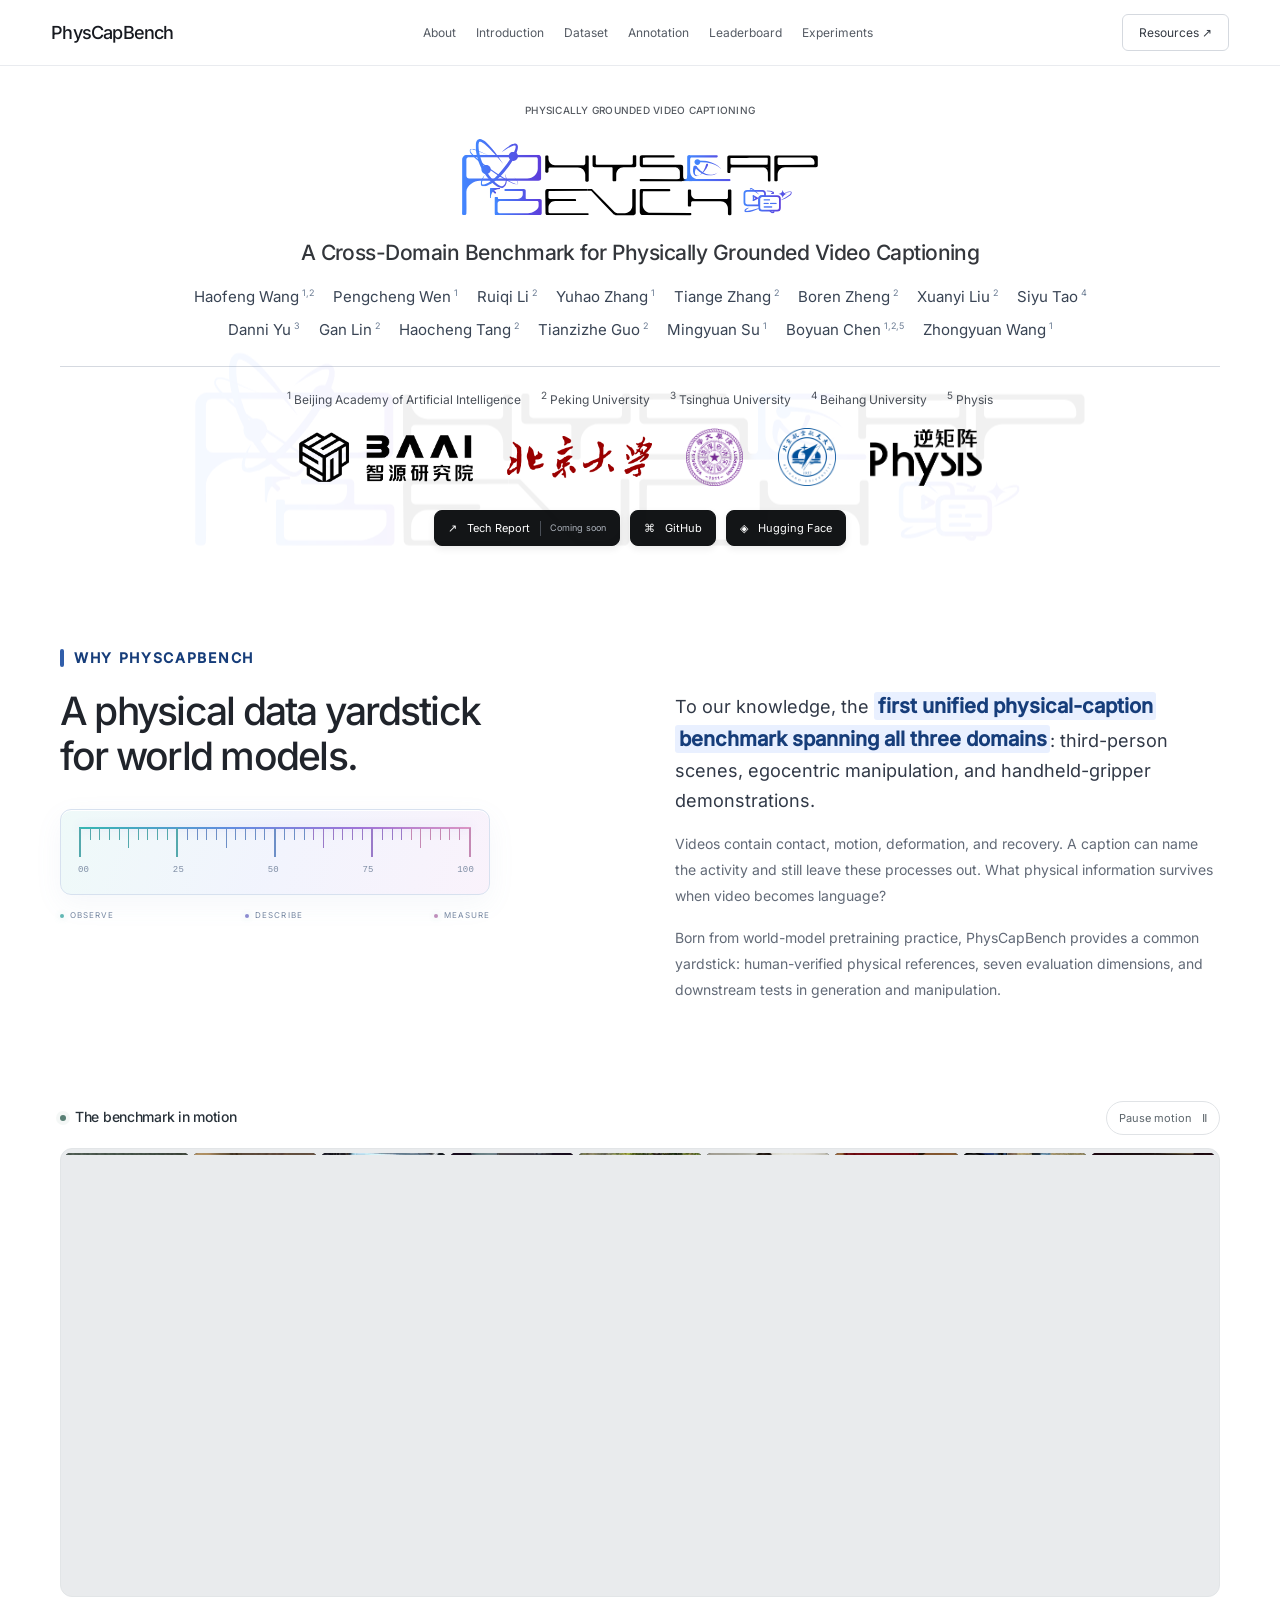
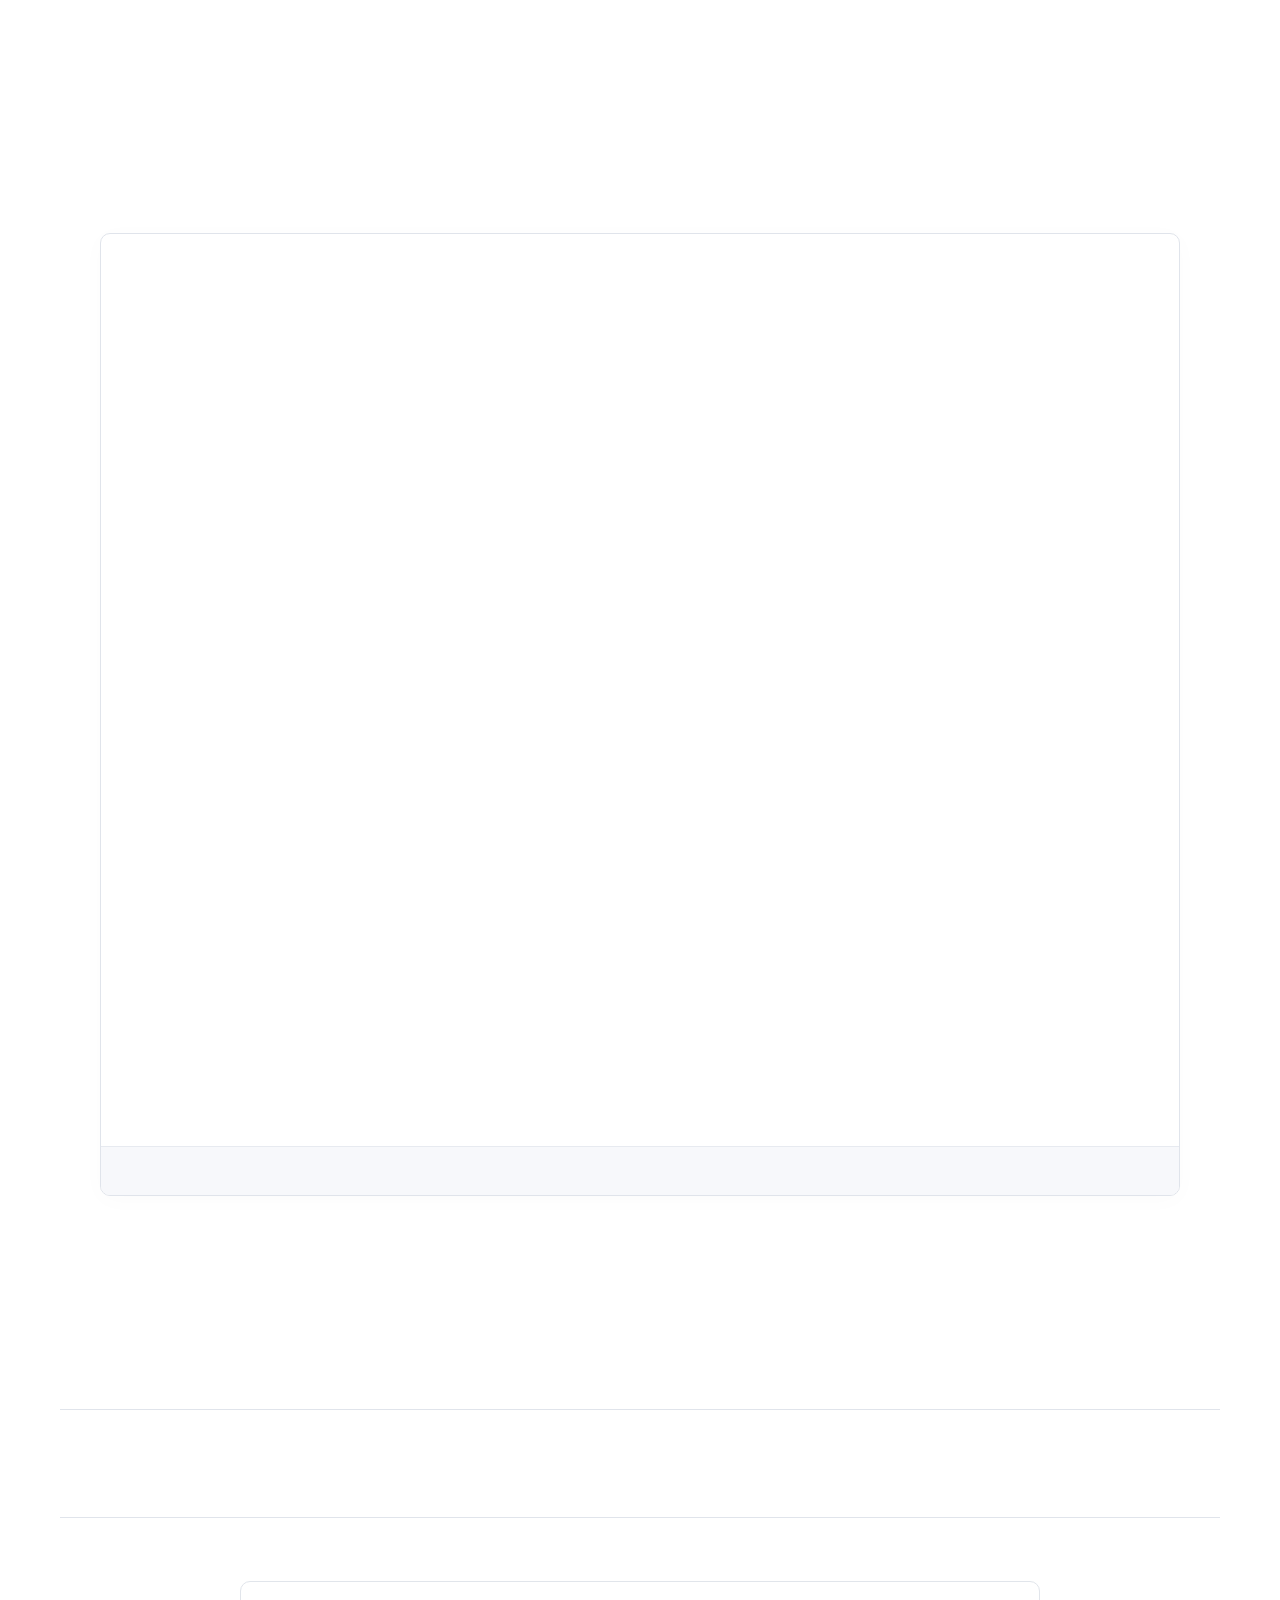
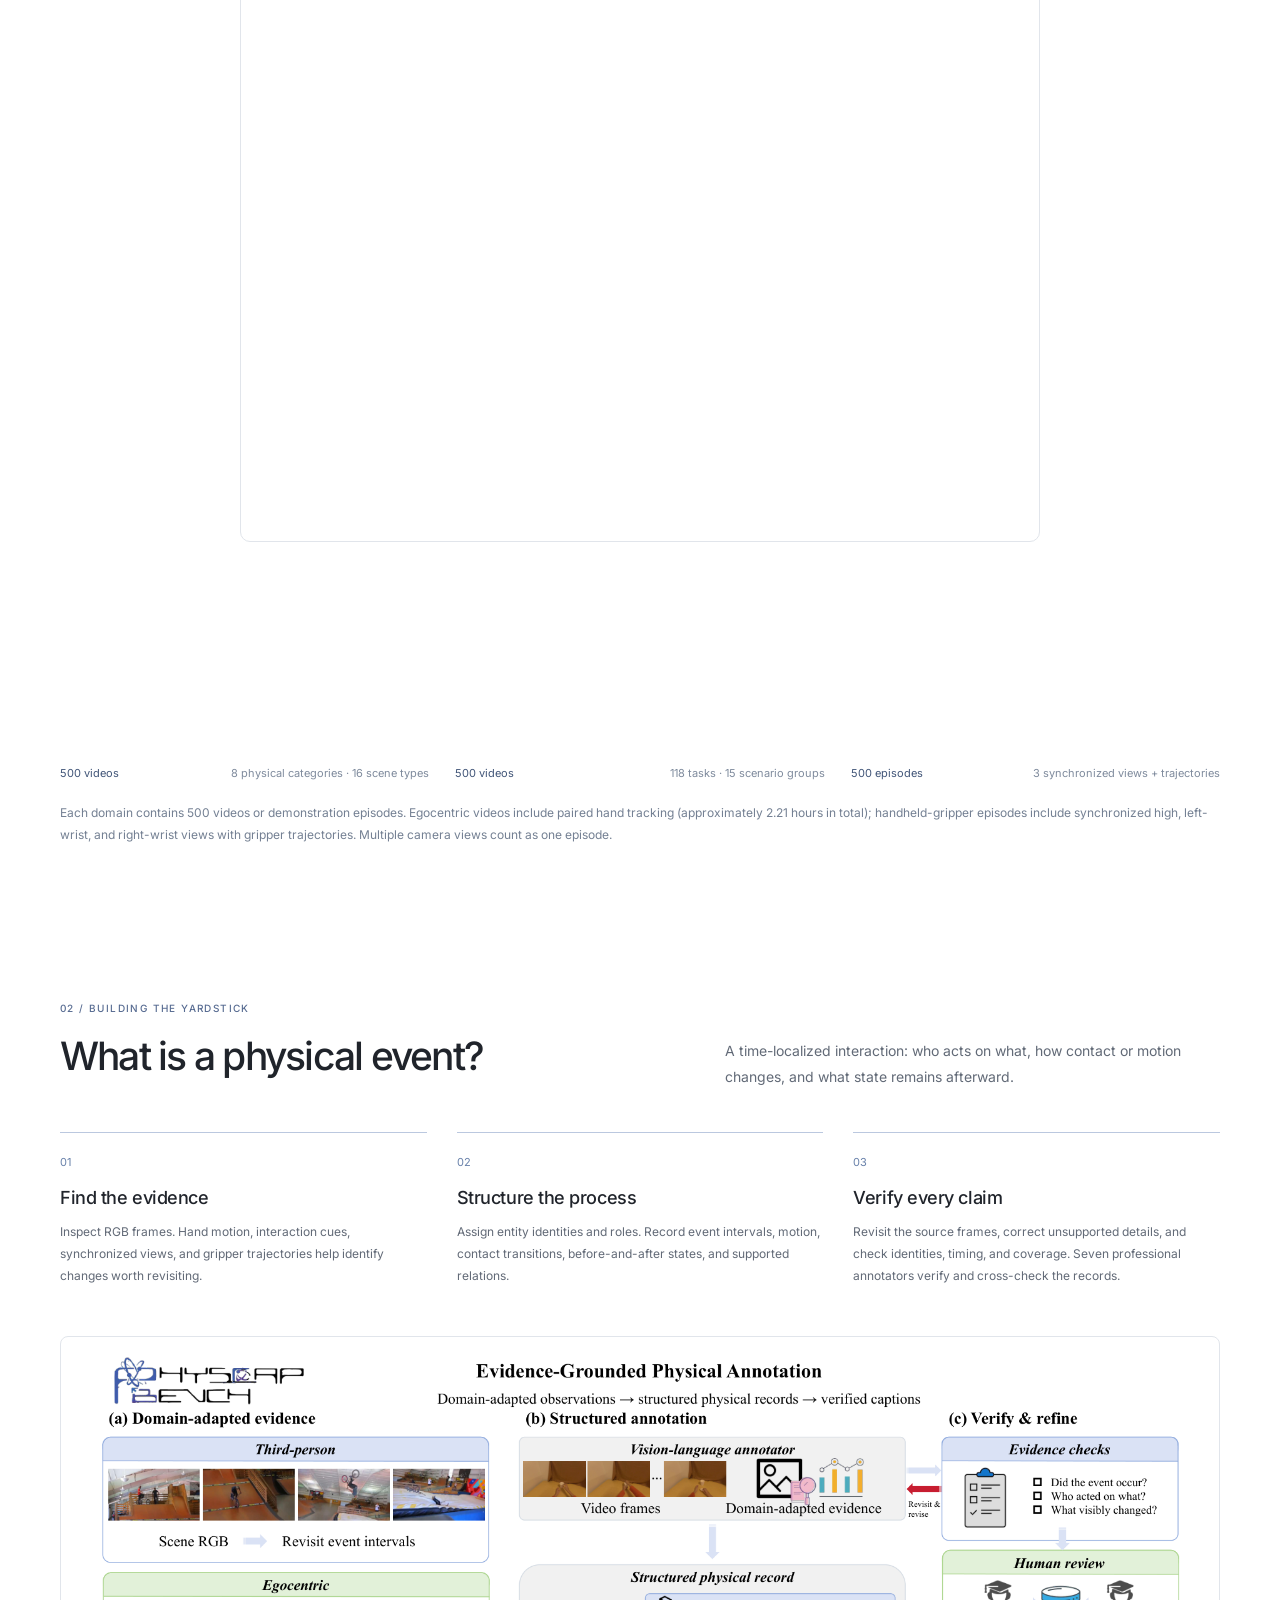
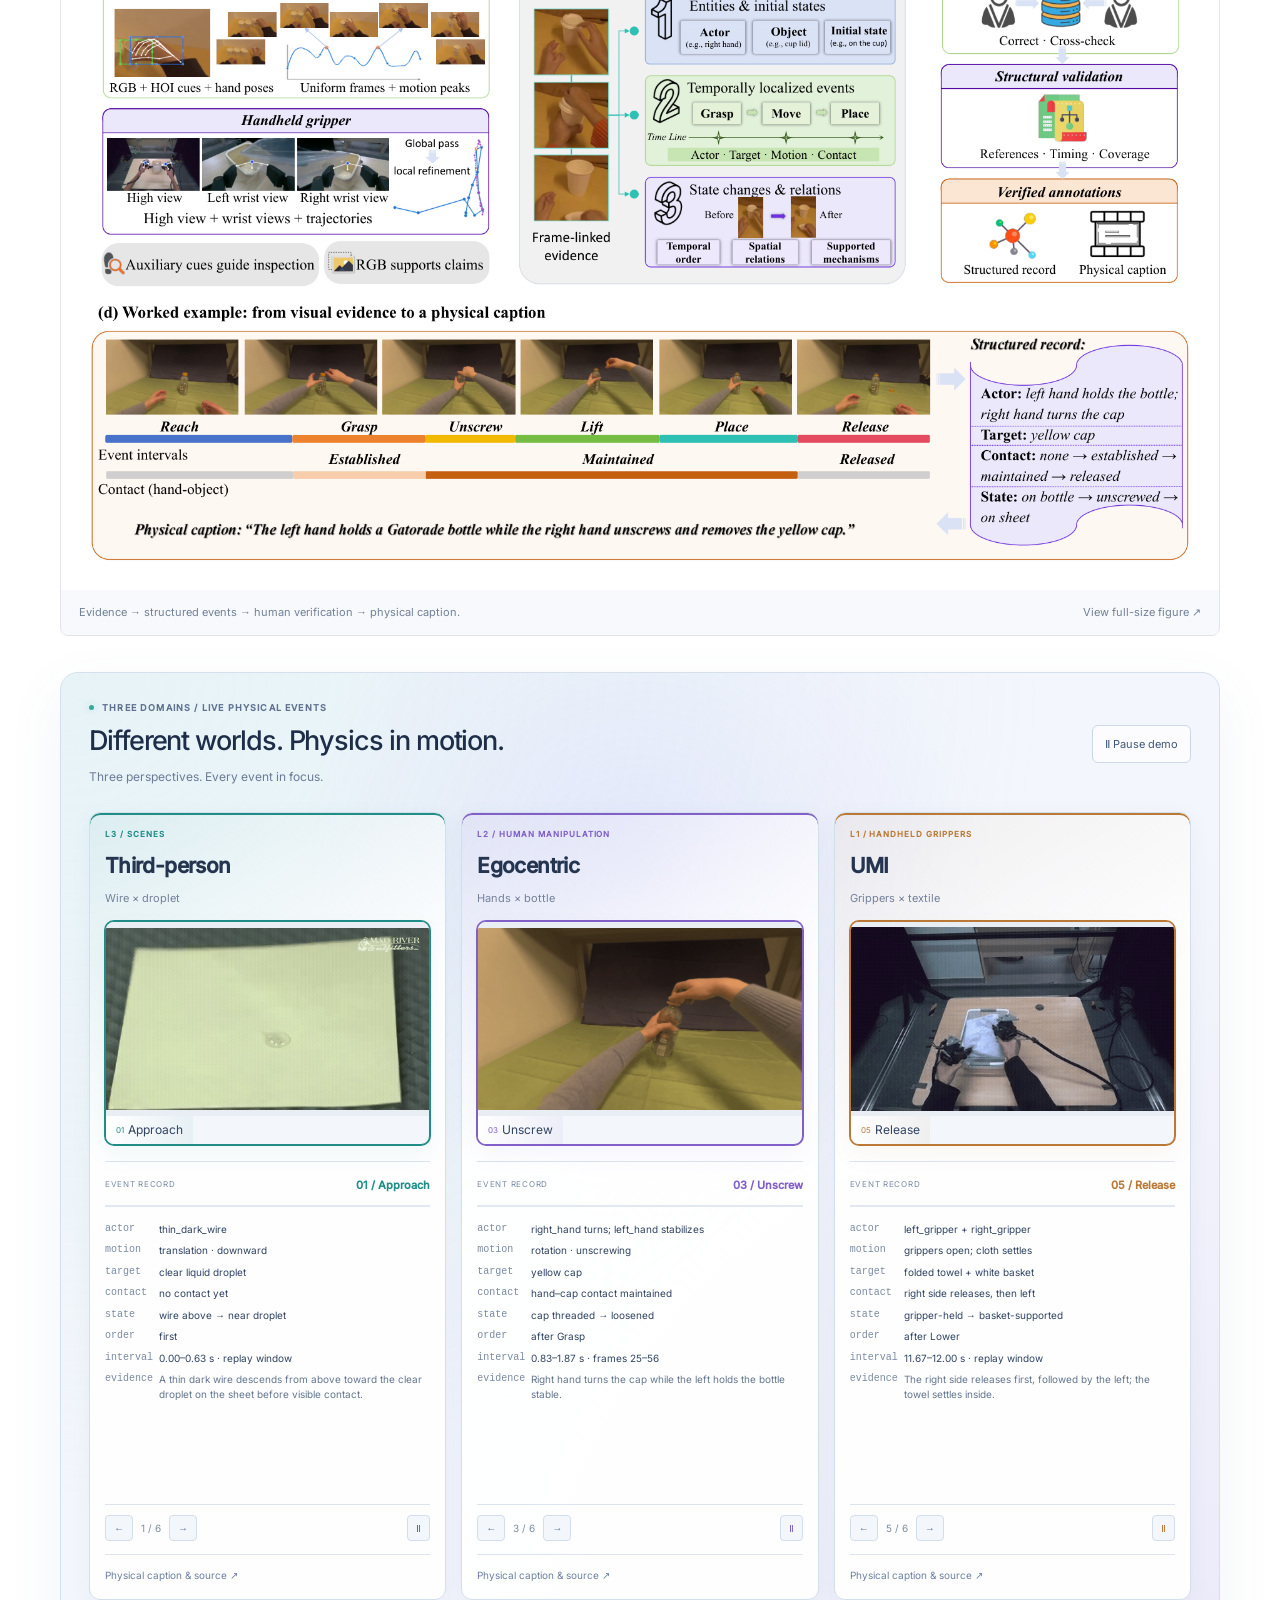
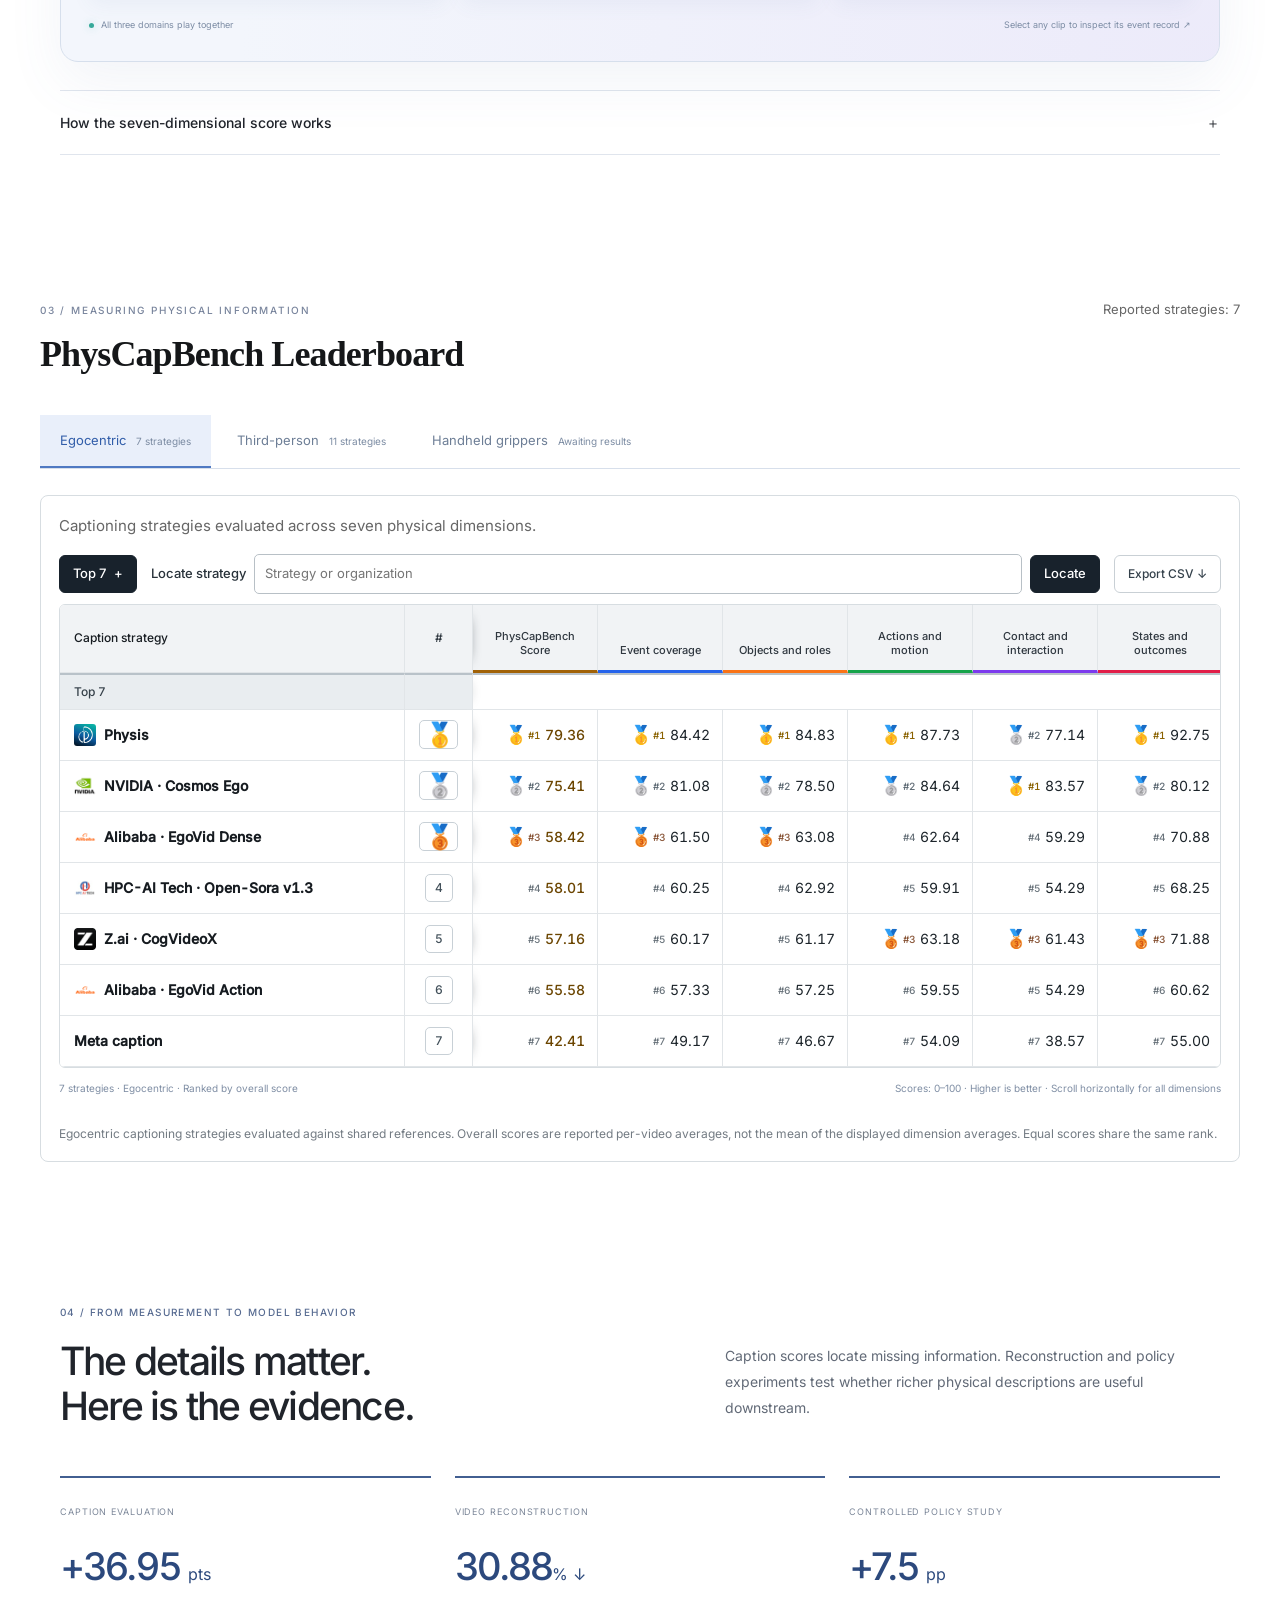
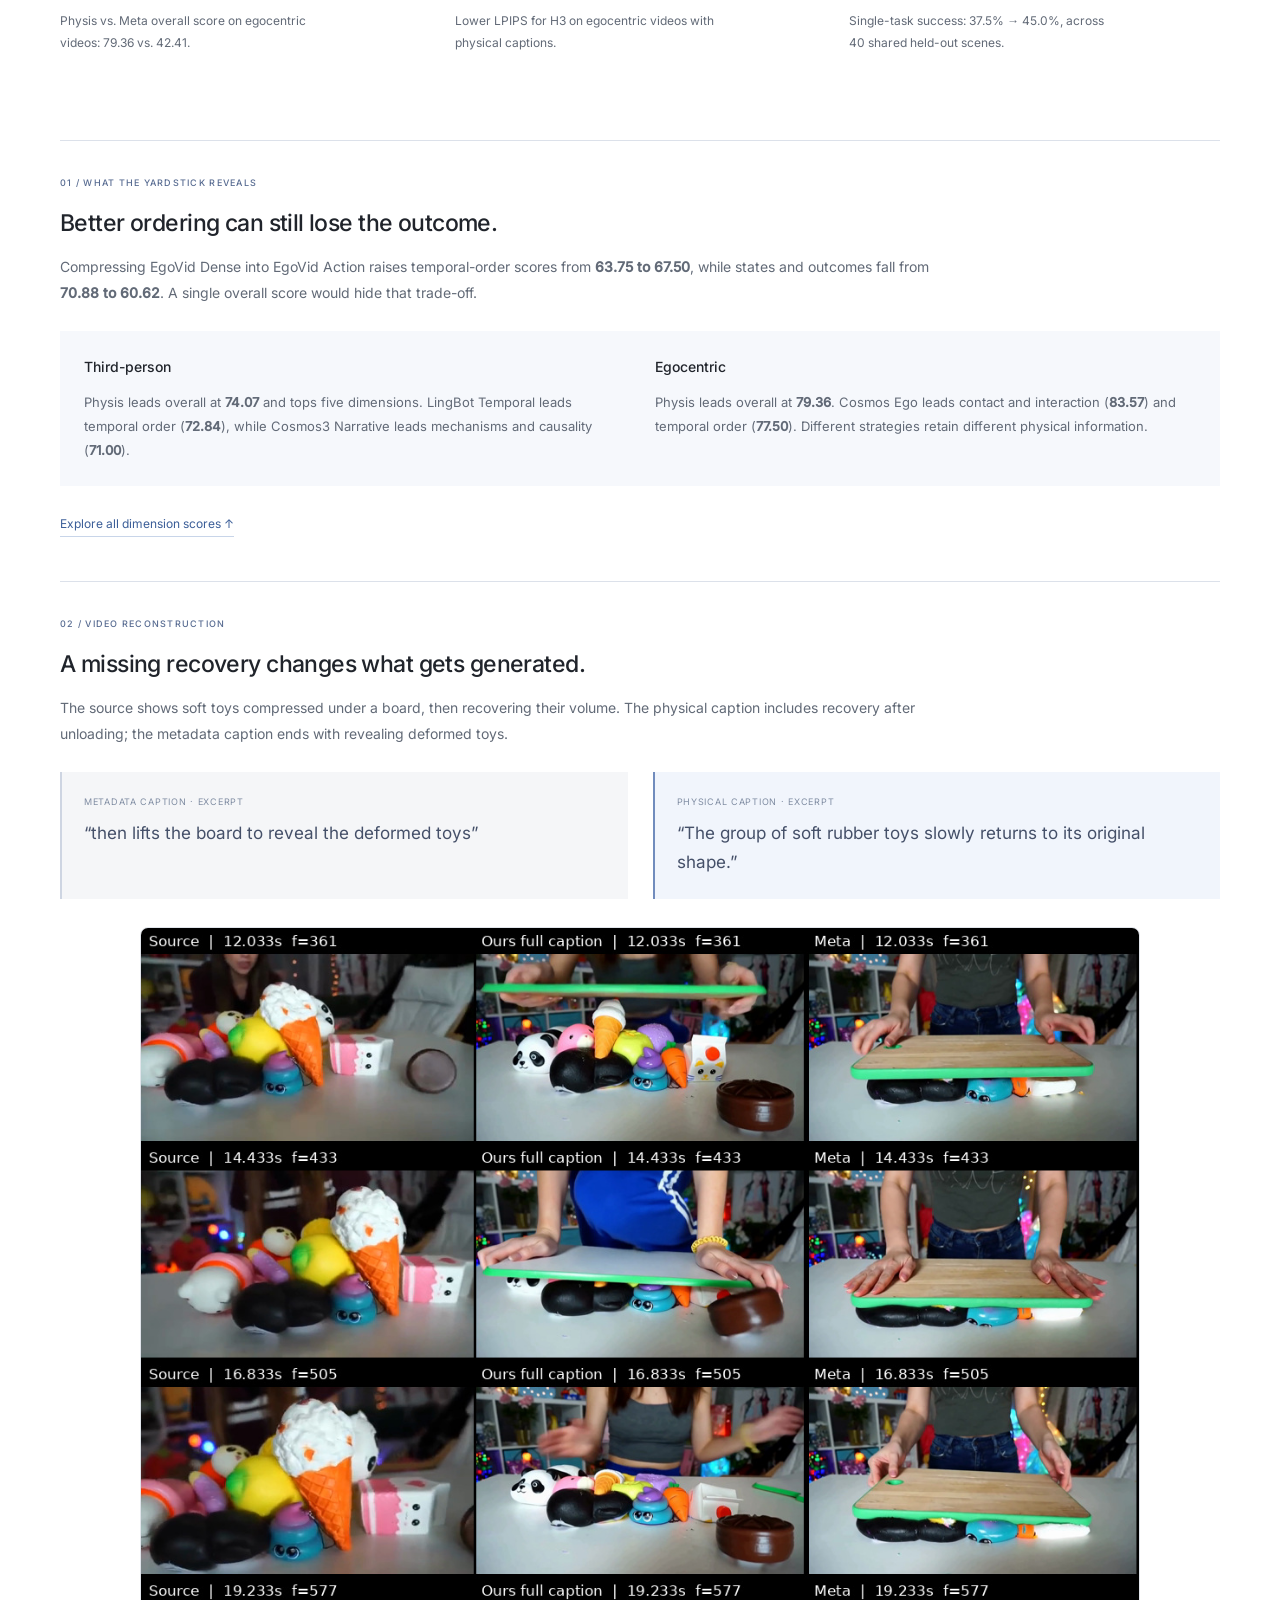
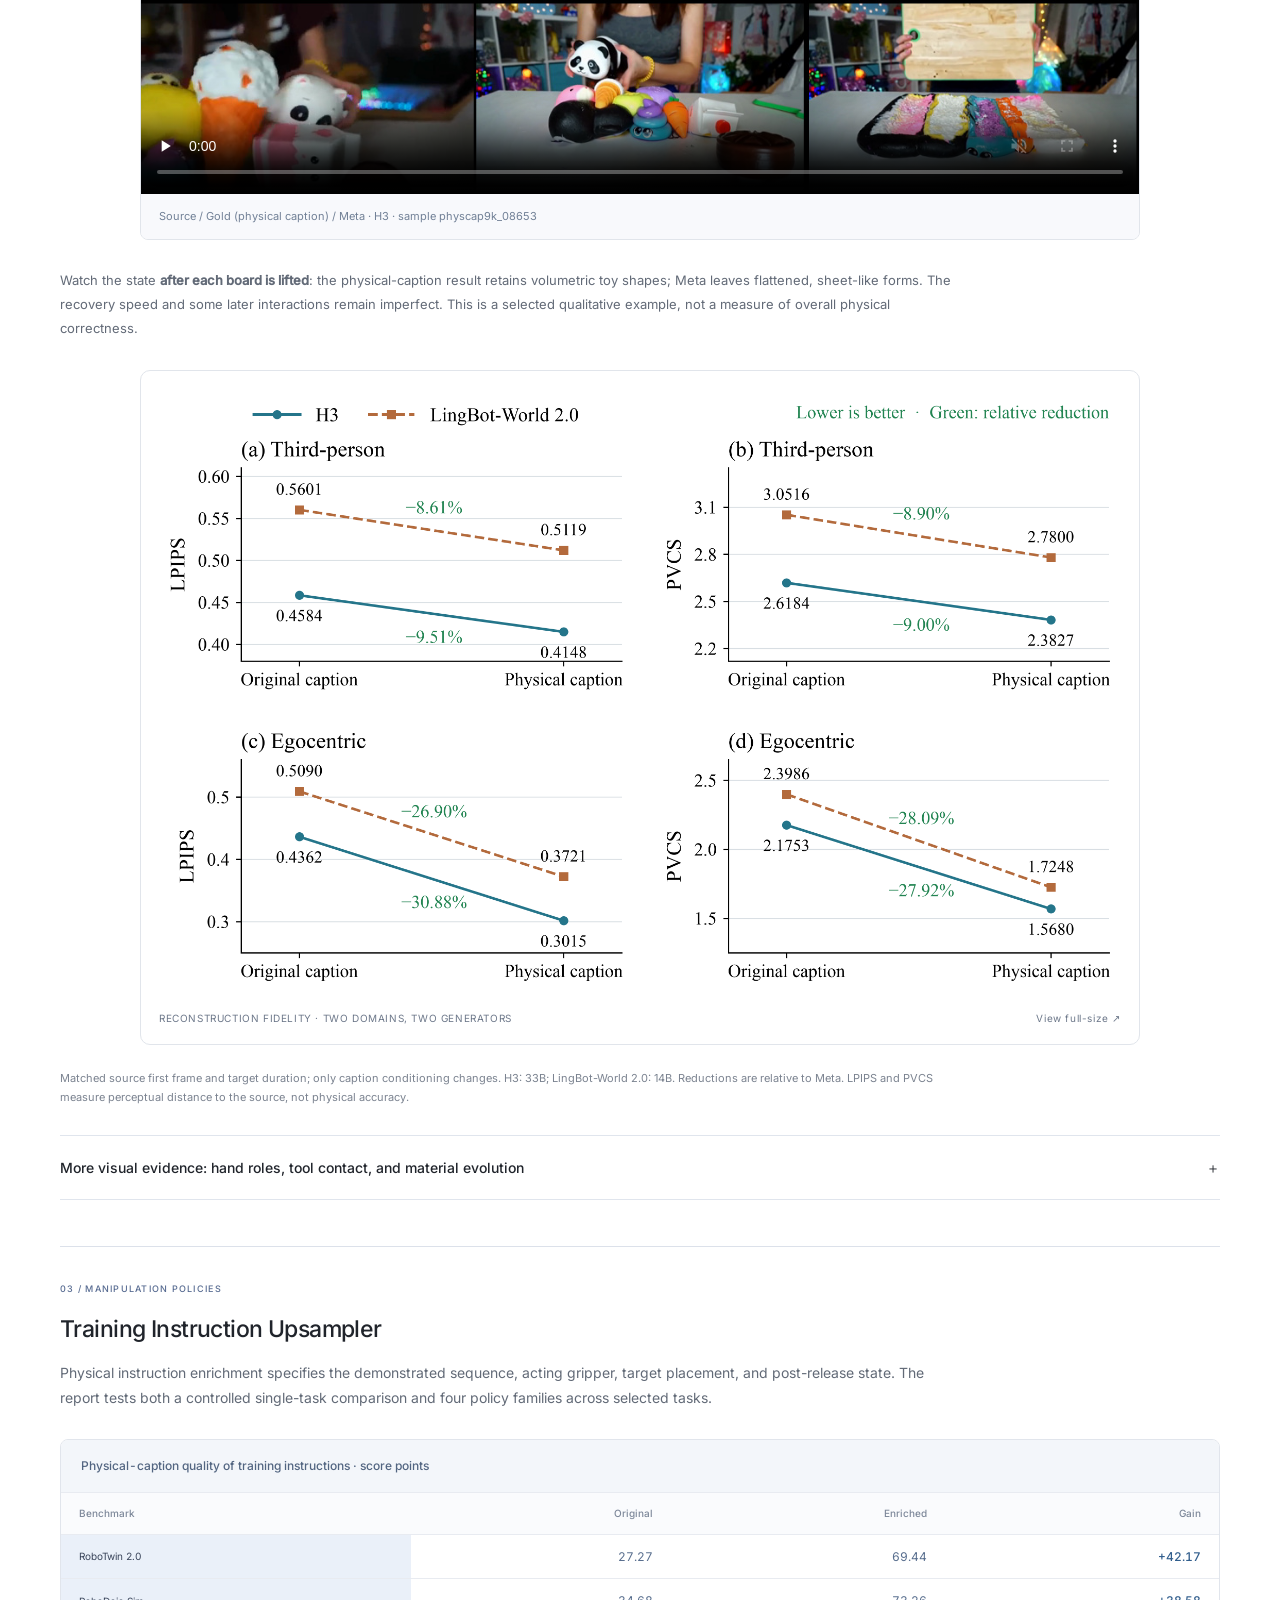
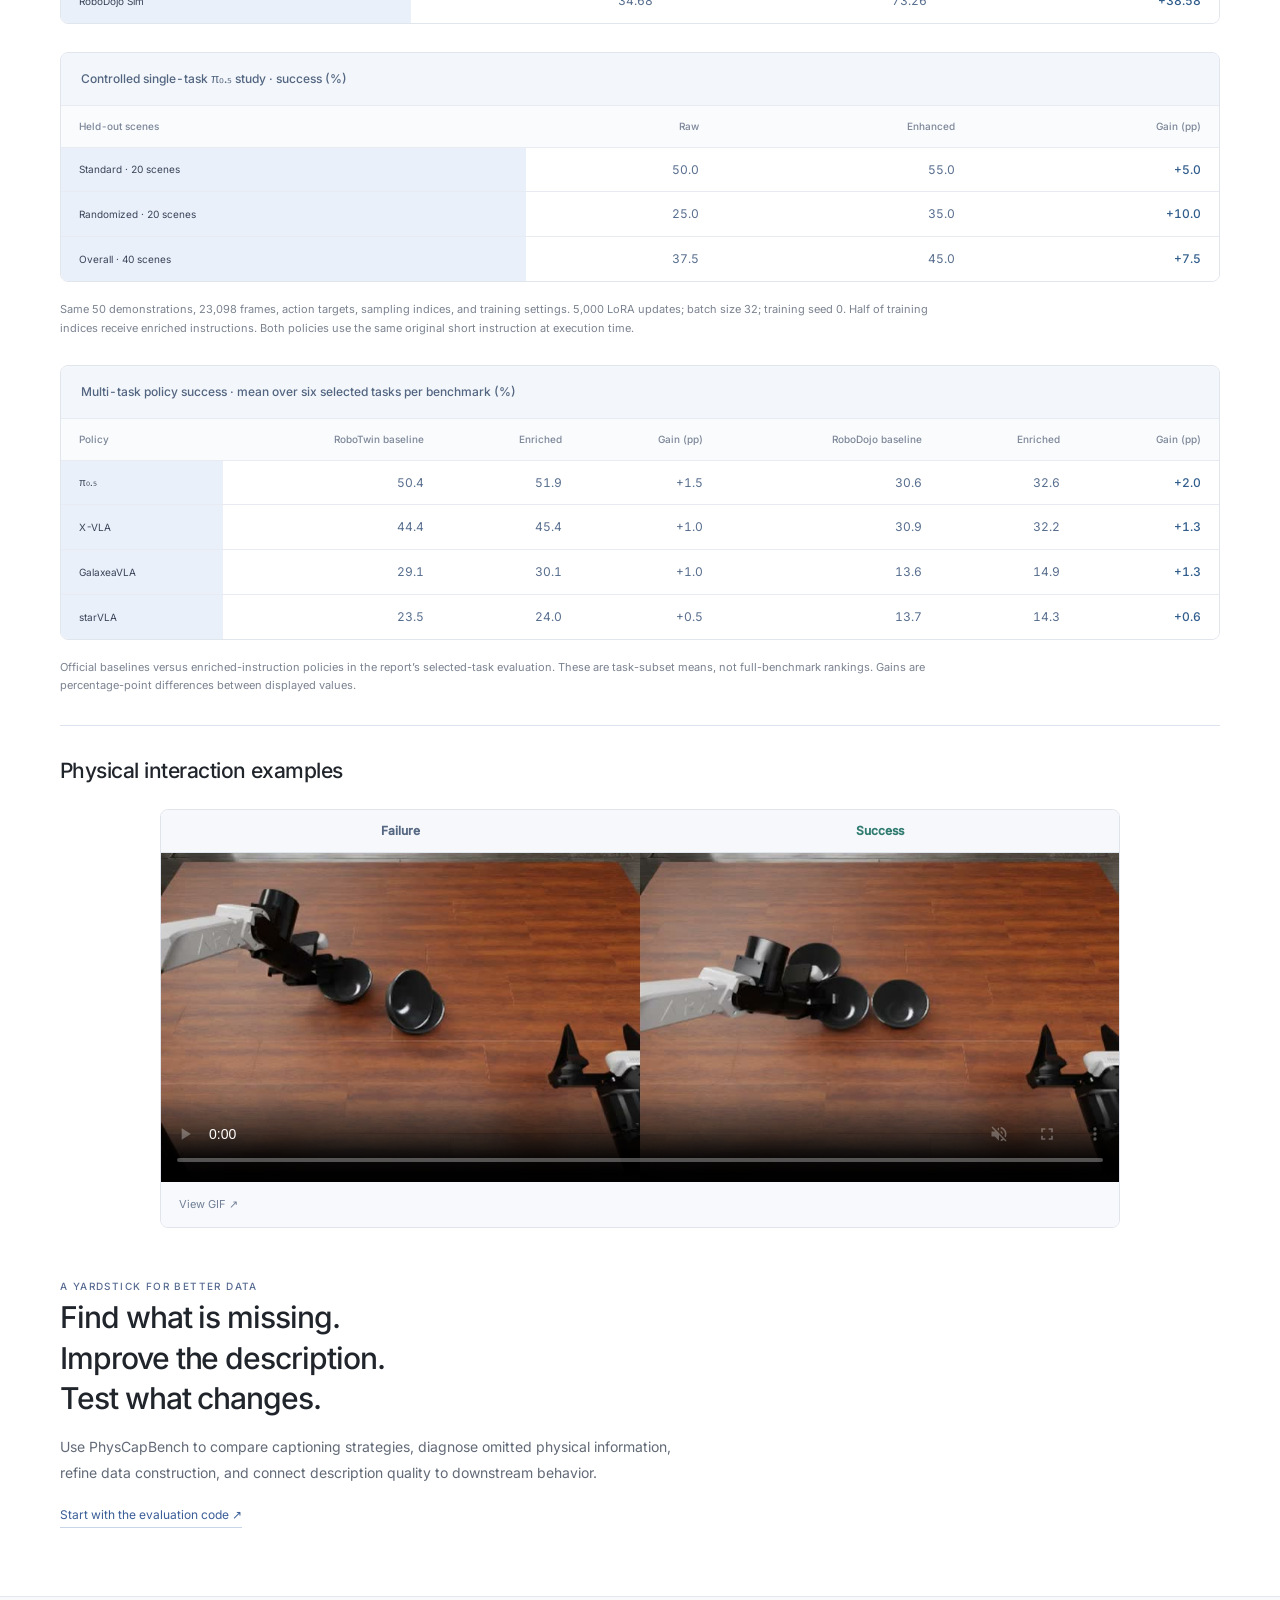
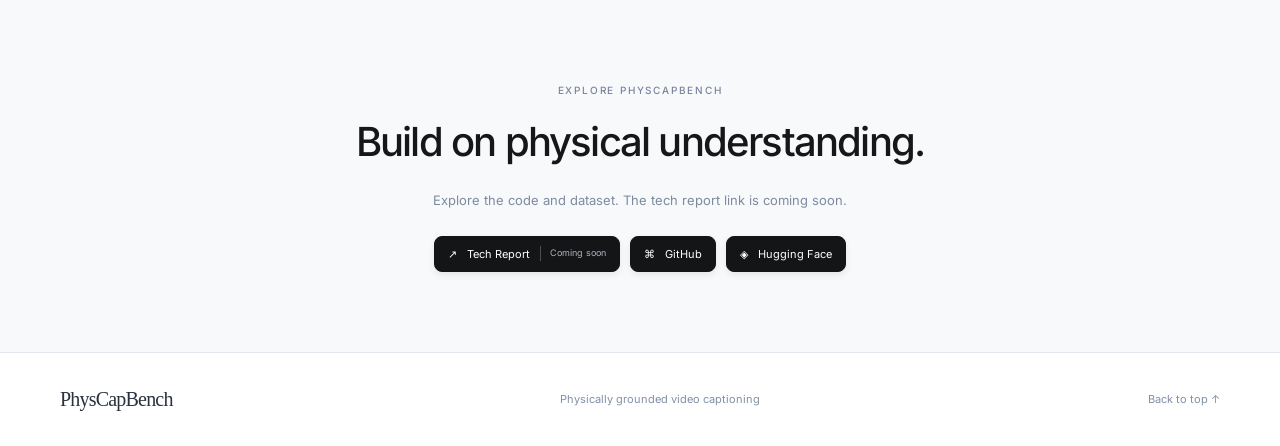
==== commit b89d96a9: "Pair company names with caption strategies in leaderboard labels" ====
--- a/intro.html
+++ b/intro.html
@@ -1,5 +1,5 @@
 <!doctype html>
-<html lang="en"><head><meta charset="utf-8"><meta name="viewport" content="width=device-width,initial-scale=1"><title>PhysCapBench · Physically Grounded Video Captioning</title><meta name="description" content="A cross-domain benchmark for physically grounded video captioning. Explore three data domains, seven evaluation dimensions, and report results."><link rel="stylesheet" href="research.css"><link rel="stylesheet" href="academic.css?v=20261110-board-logos"><script src="links.js?v=20261103-links2" defer></script><script src="research.js?v=20261110-board-logos" defer></script><script src="mosaic.js" defer></script><script>
+<html lang="en"><head><meta charset="utf-8"><meta name="viewport" content="width=device-width,initial-scale=1"><title>PhysCapBench · Physically Grounded Video Captioning</title><meta name="description" content="A cross-domain benchmark for physically grounded video captioning. Explore three data domains, seven evaluation dimensions, and report results."><link rel="stylesheet" href="research.css"><link rel="stylesheet" href="academic.css?v=20261110-board-names"><script src="links.js?v=20261103-links2" defer></script><script src="research.js?v=20261110-board-names" defer></script><script src="mosaic.js" defer></script><script>
 try {
   const arrival = Number(sessionStorage.getItem('physcap-about-arrival'));
   sessionStorage.removeItem('physcap-about-arrival');
--- a/academic.css
+++ b/academic.css
@@ -163,11 +163,11 @@
 /* Preserve a quiet watermark with the new, higher-contrast artwork. */
 .page-watermark{opacity:.055}
 
-/* Small official brand marks beside a single strategy name. */
-.reference-table{--model-width:245px}
+/* Small official brand marks beside company and strategy names. */
+.reference-table{--model-width:345px}
 .strategy-name{display:flex;align-items:center;gap:8px;font-weight:650;line-height:1.4;white-space:nowrap}
 .strategy-logo{width:22px;height:22px;flex:0 0 22px;object-fit:contain;border-radius:3px}
-@media(max-width:720px){.reference-table{--model-width:225px}.strategy-logo{width:20px;height:20px;flex-basis:20px}}
+@media(max-width:720px){.reference-table{--model-width:260px}.strategy-name{white-space:normal}.strategy-logo{width:20px;height:20px;flex-basis:20px}}
 
 /* Keep the dataset introduction close to the benchmark figure. */
 #dataset{padding-top:24px}
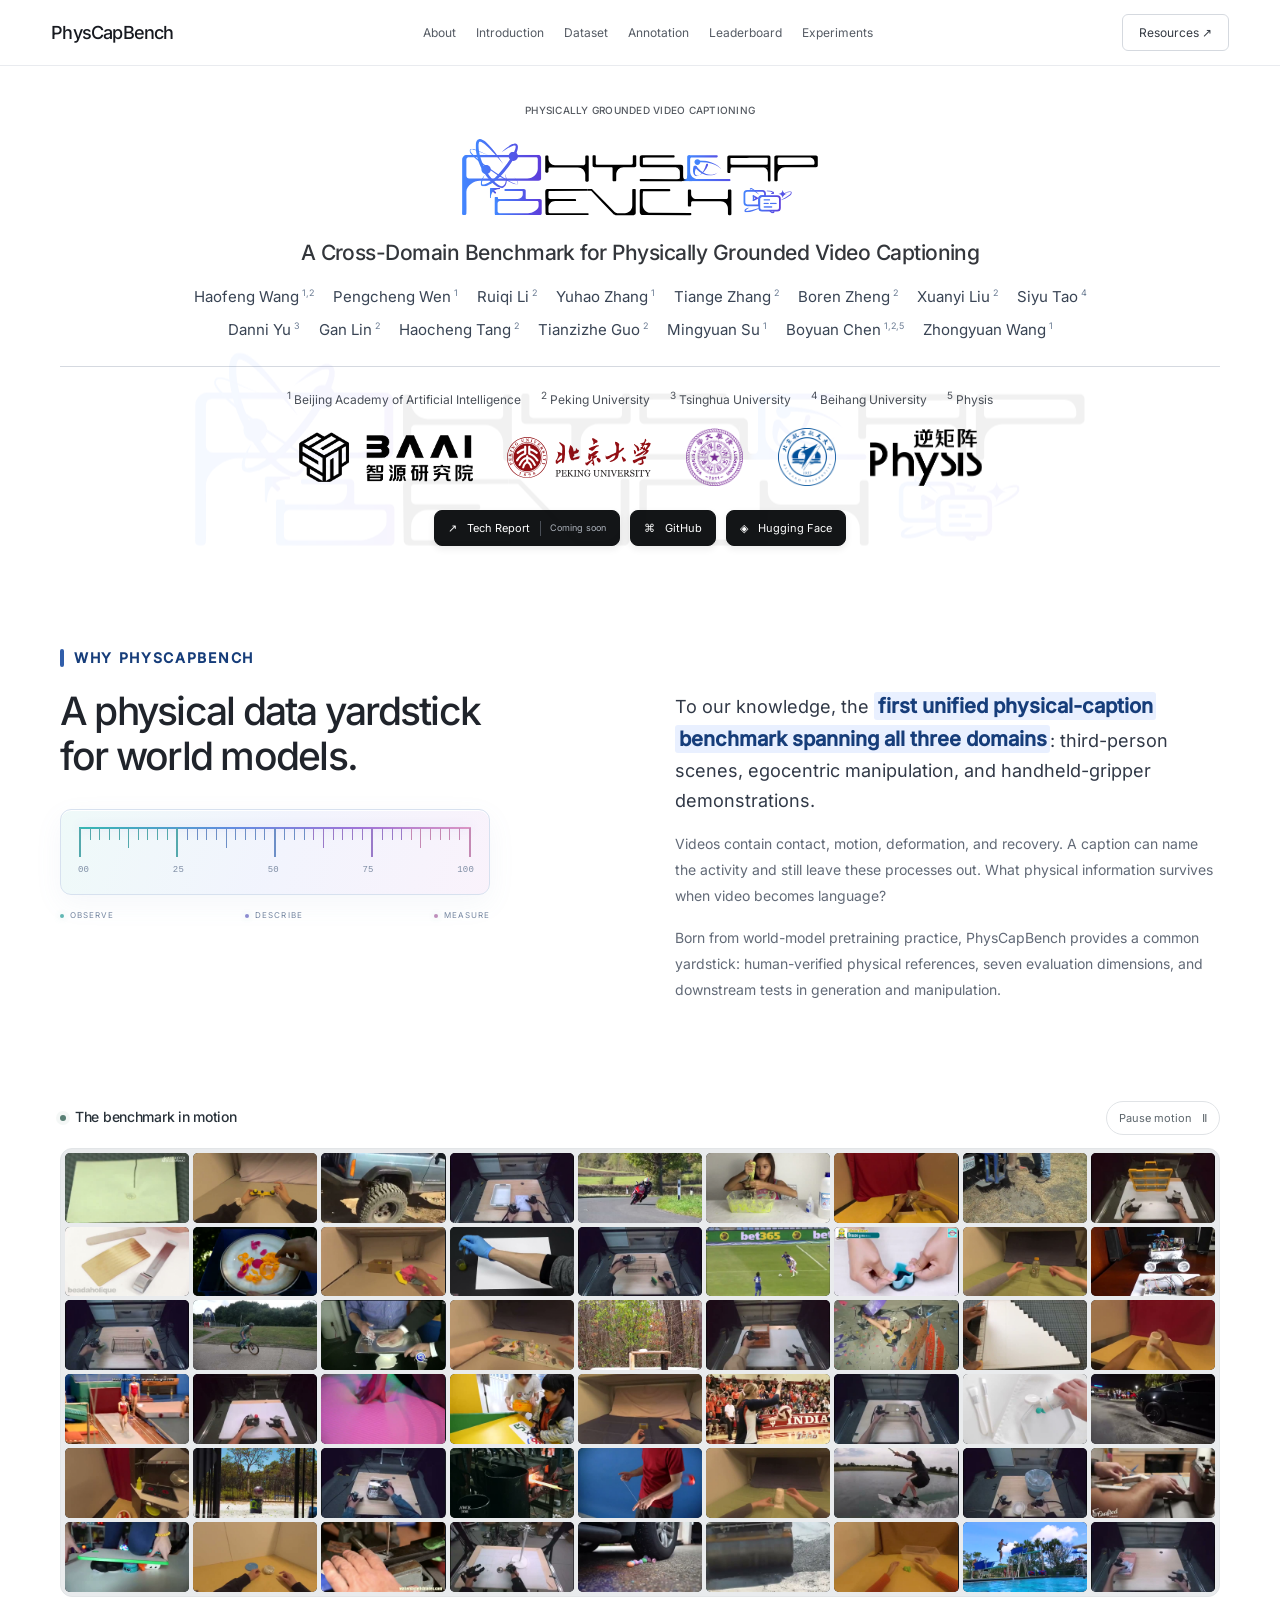
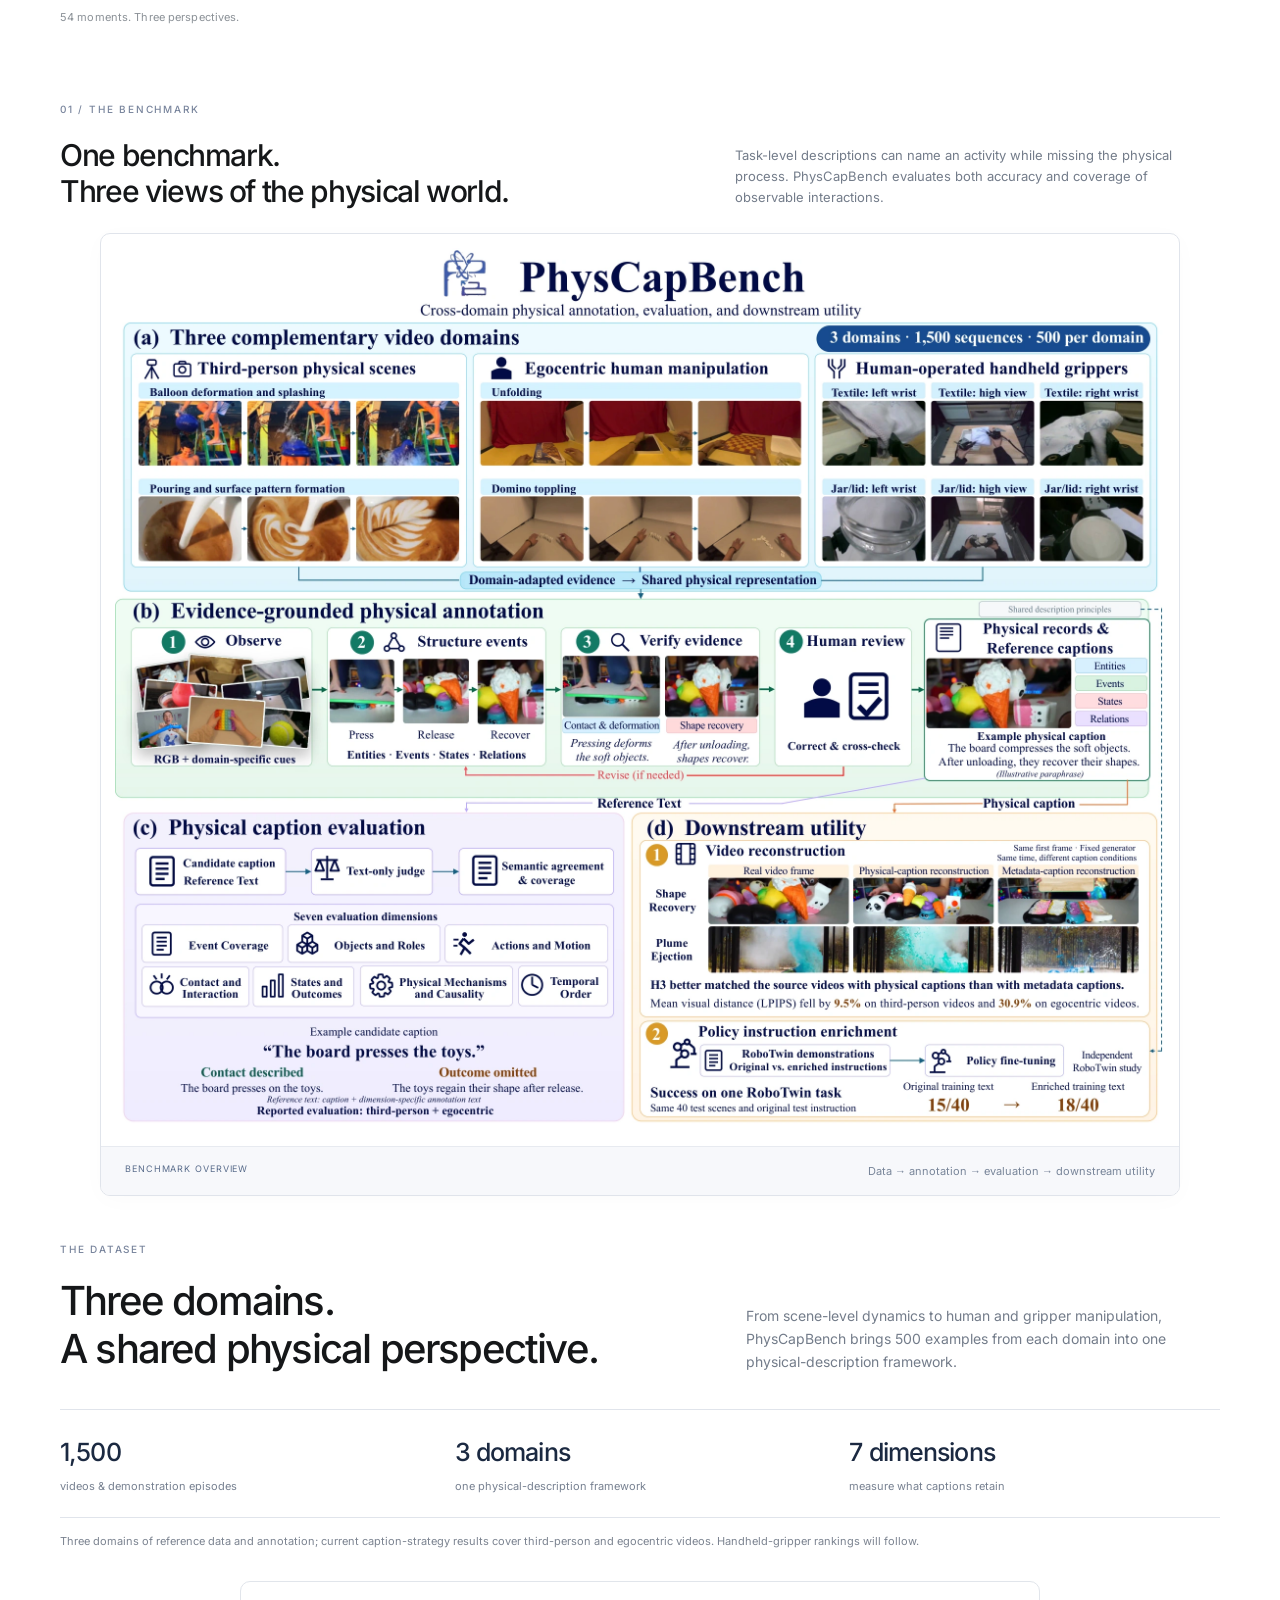
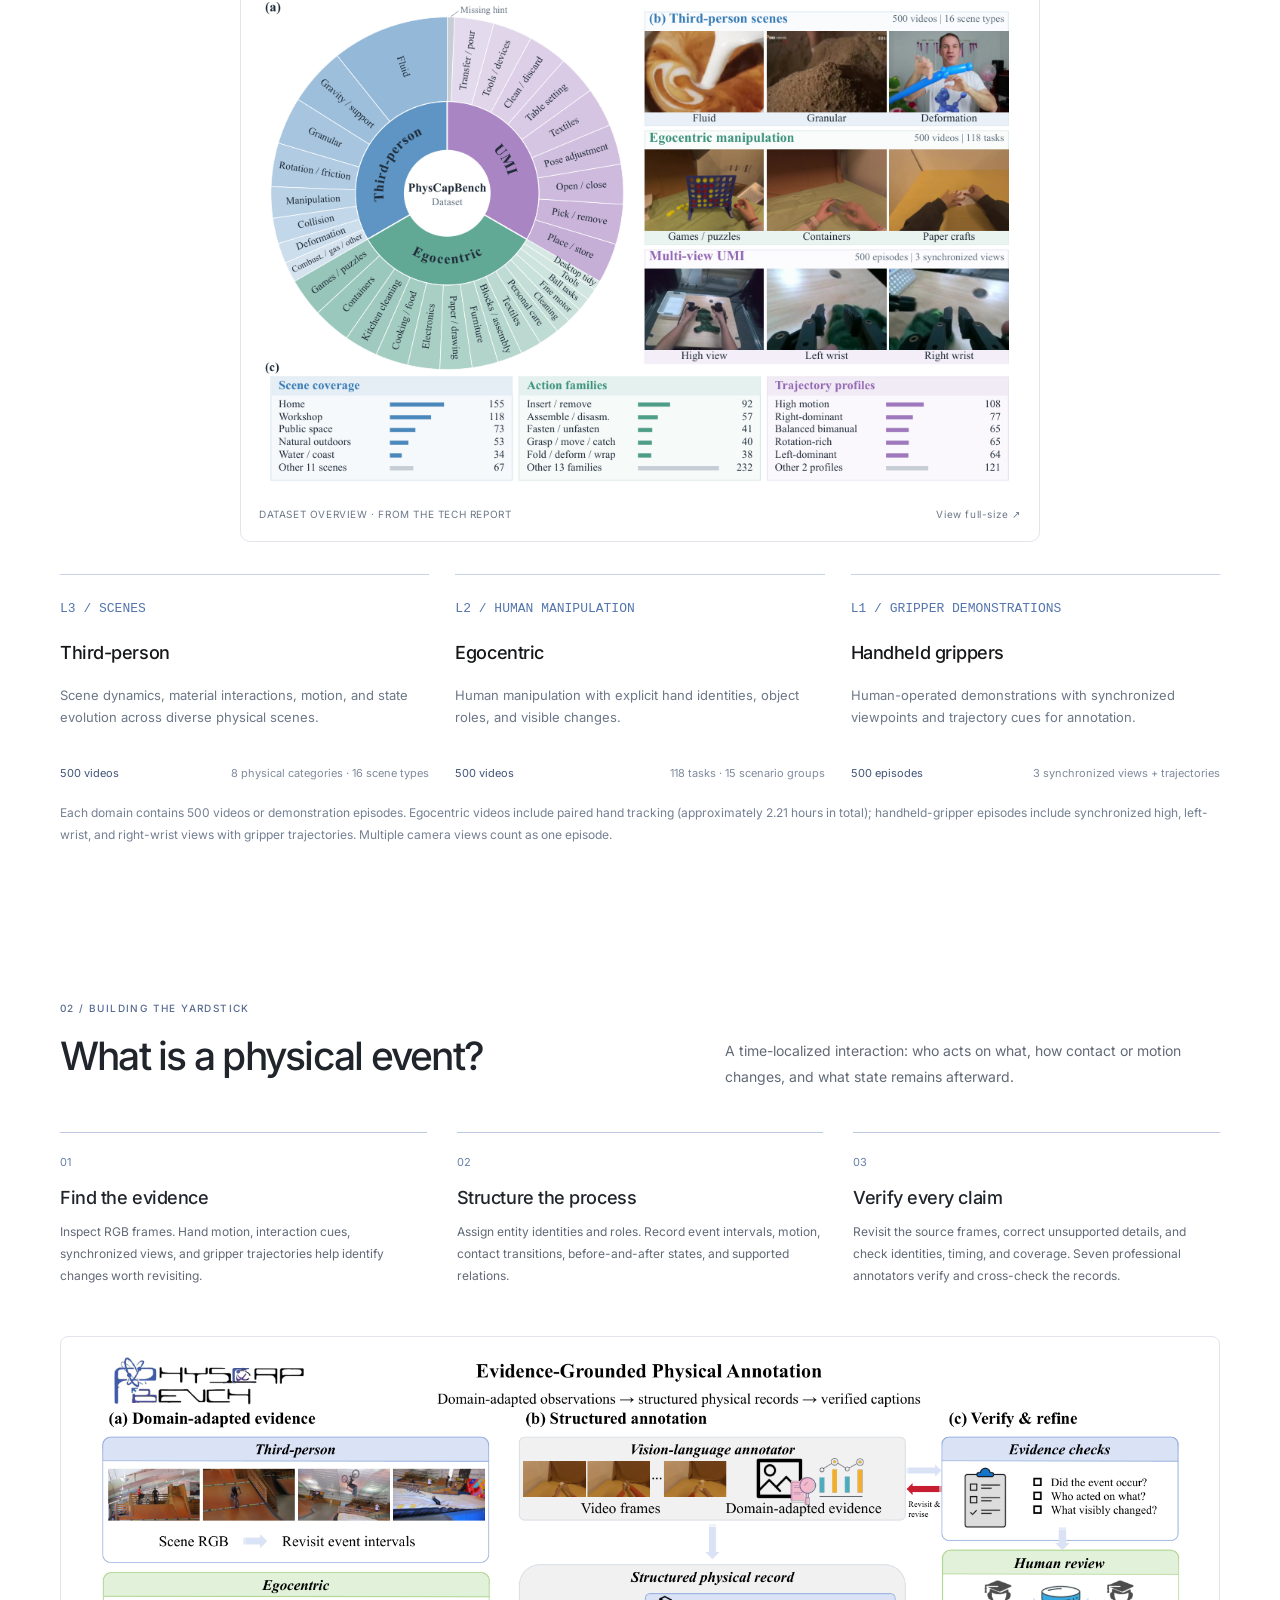
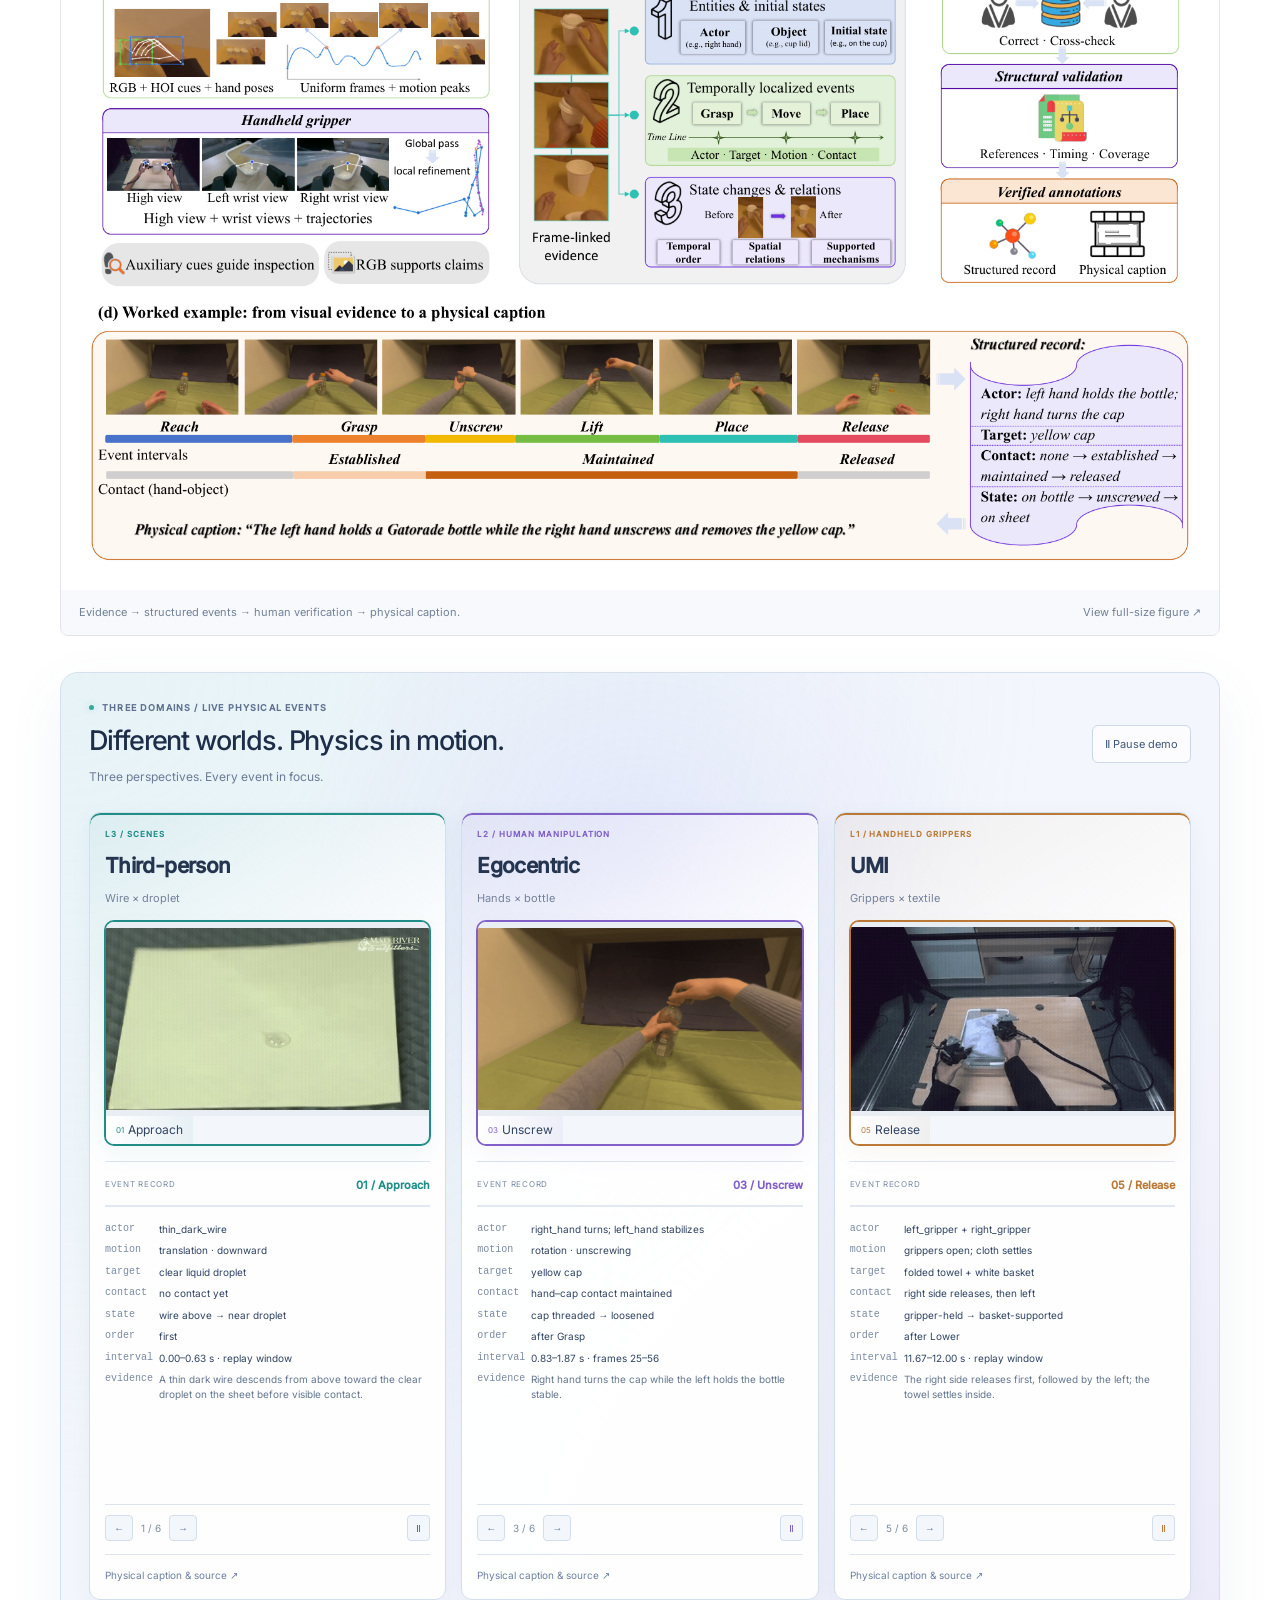
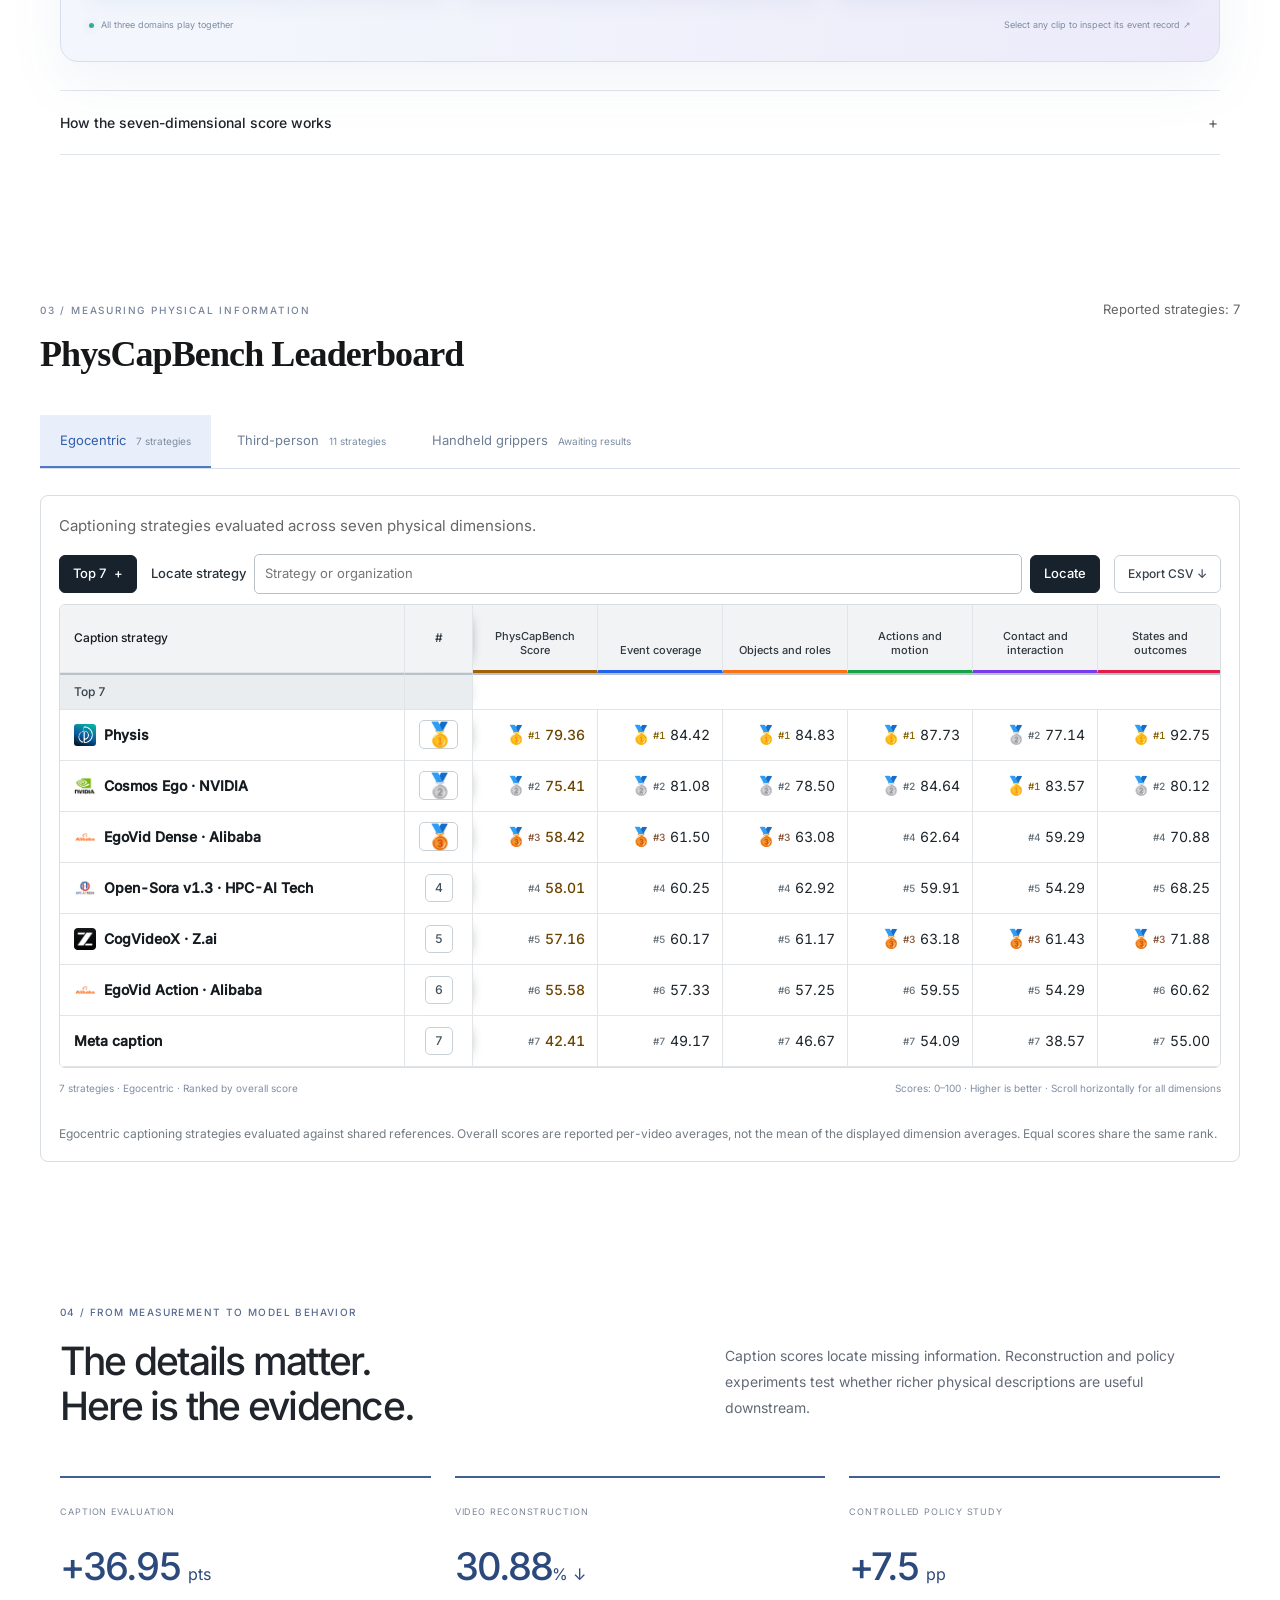
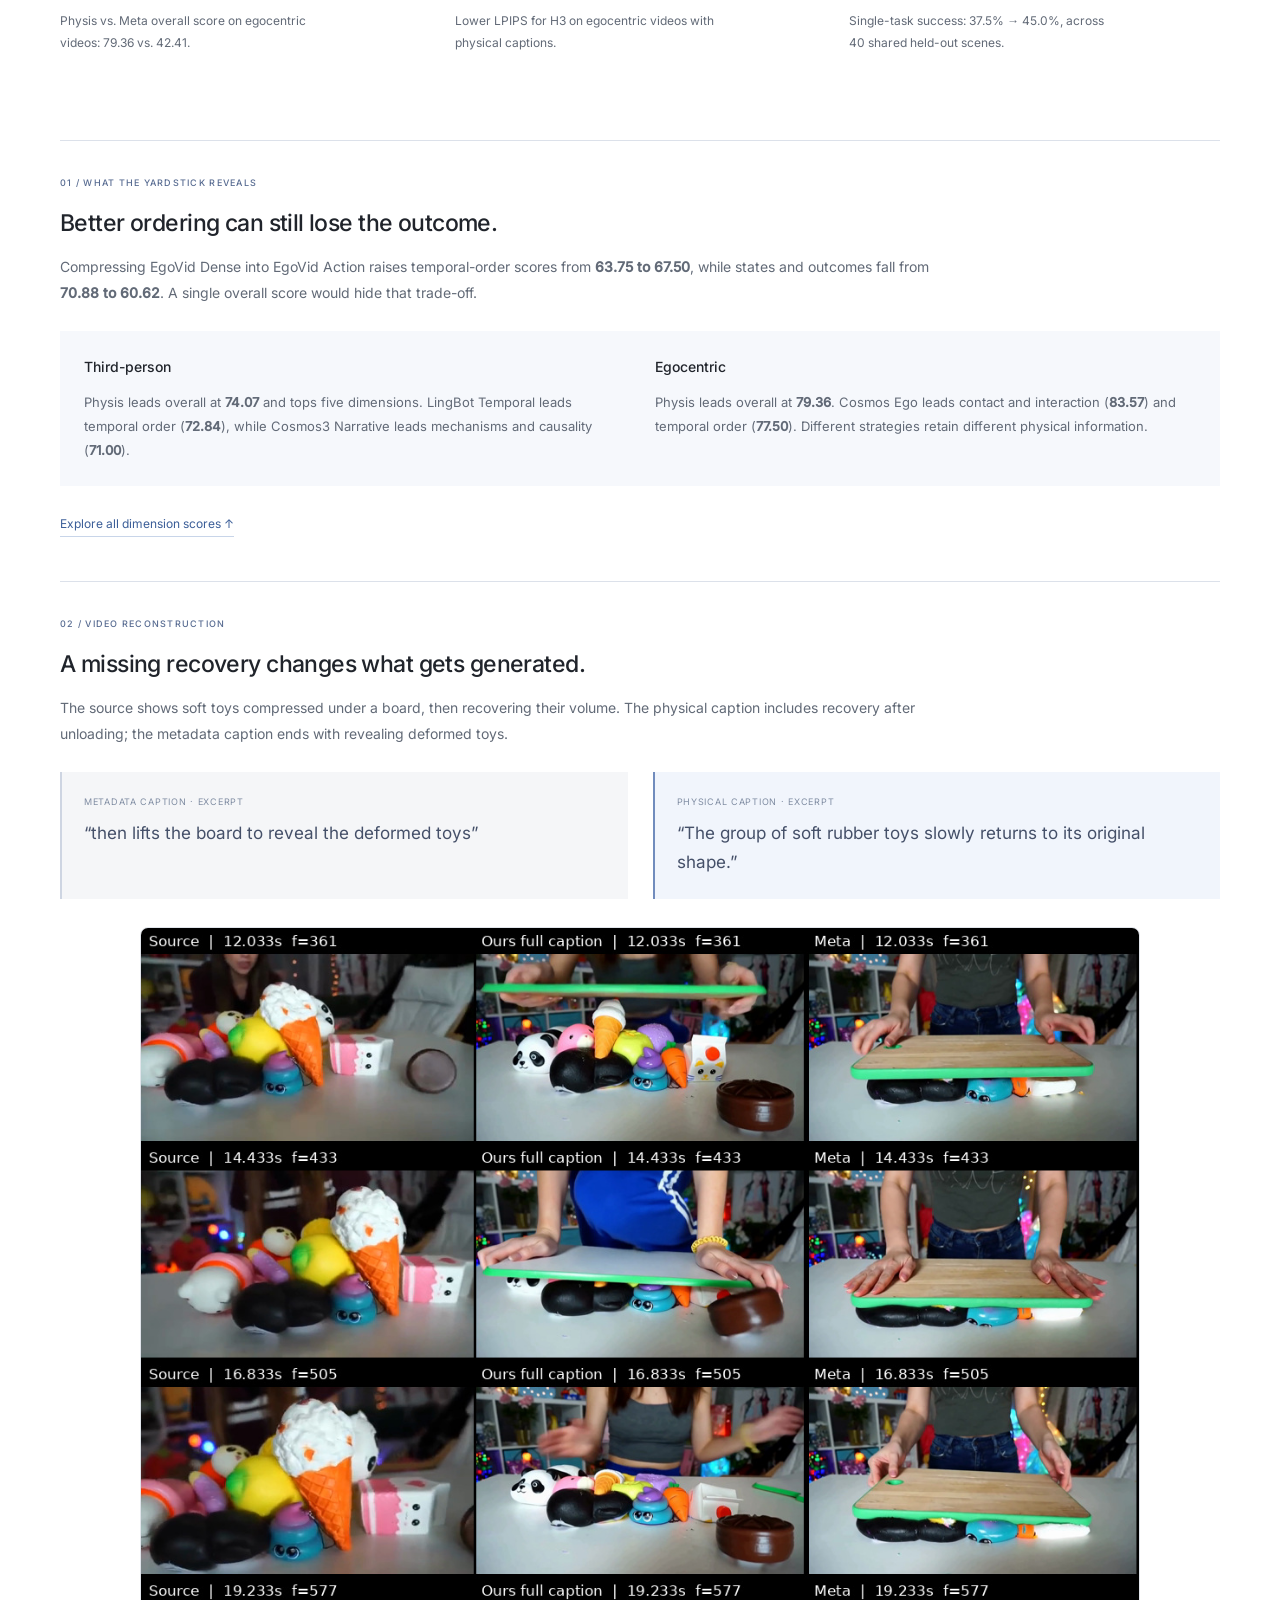
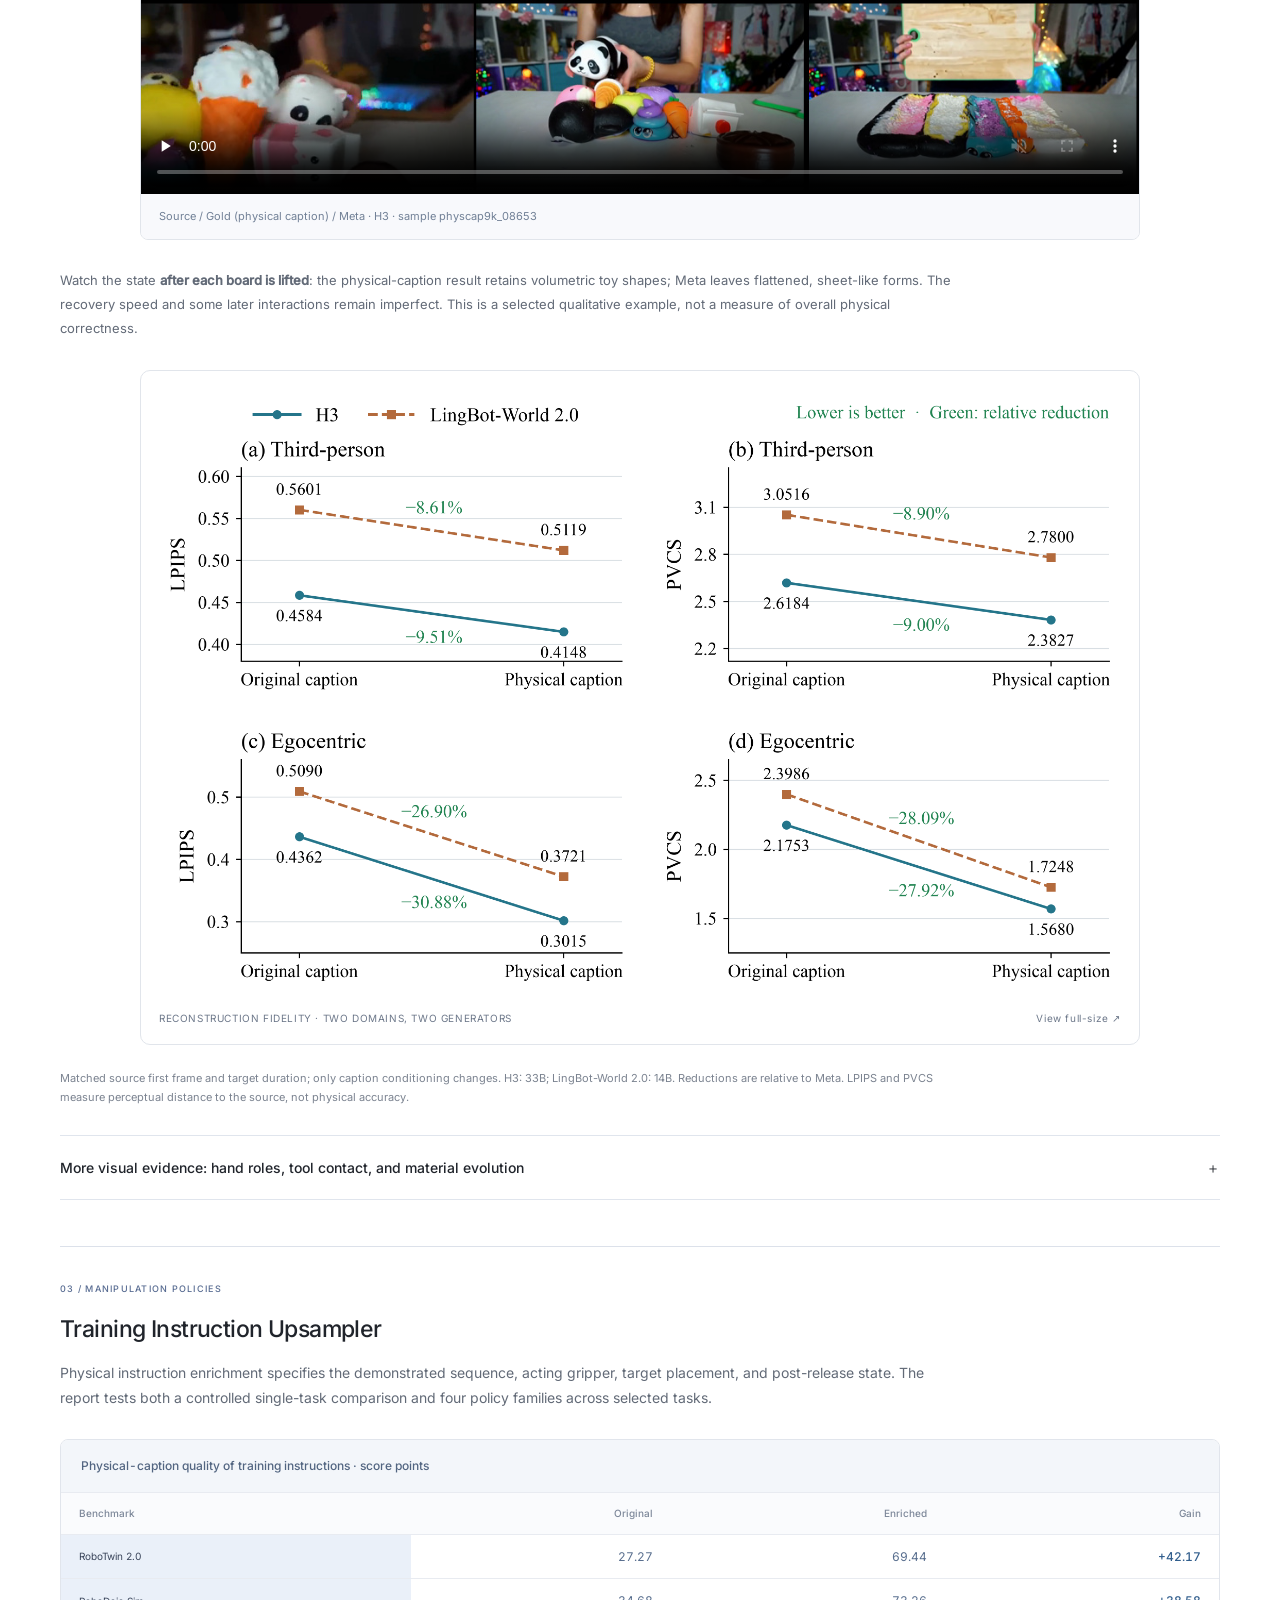
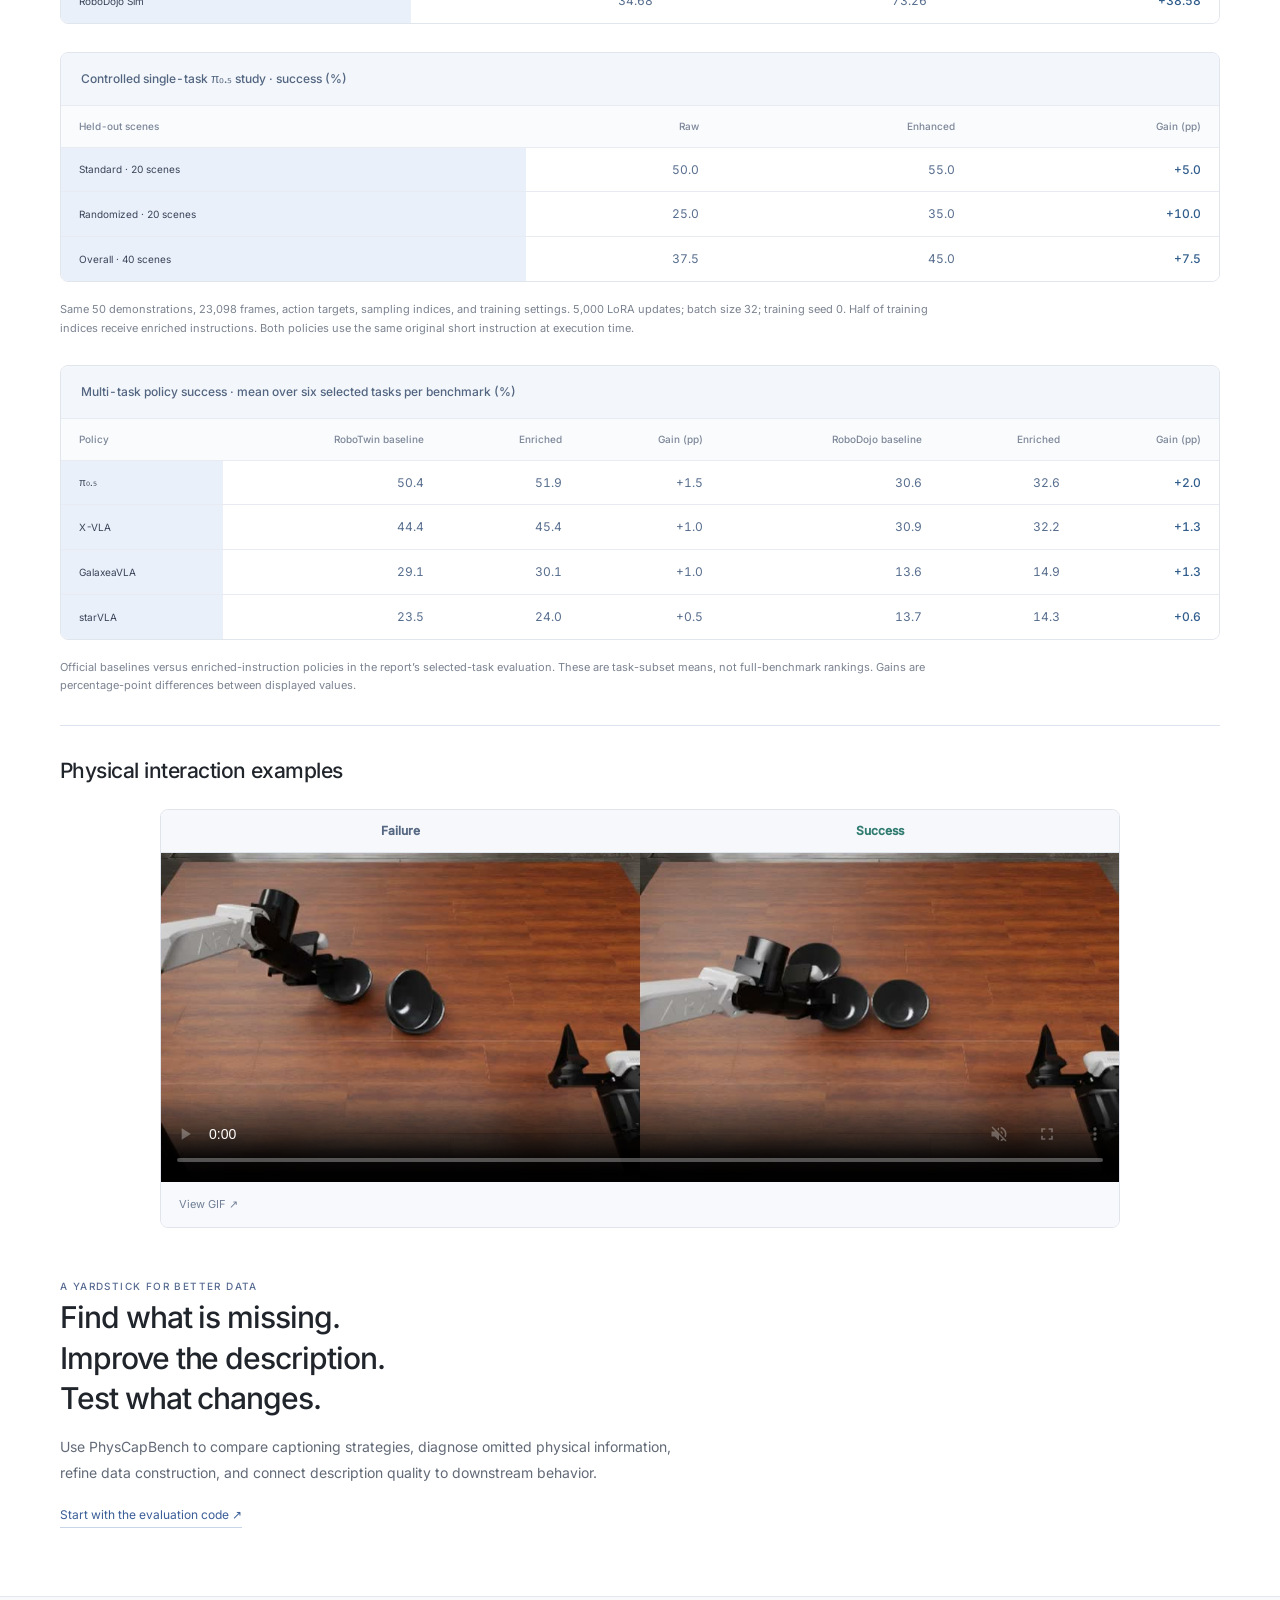
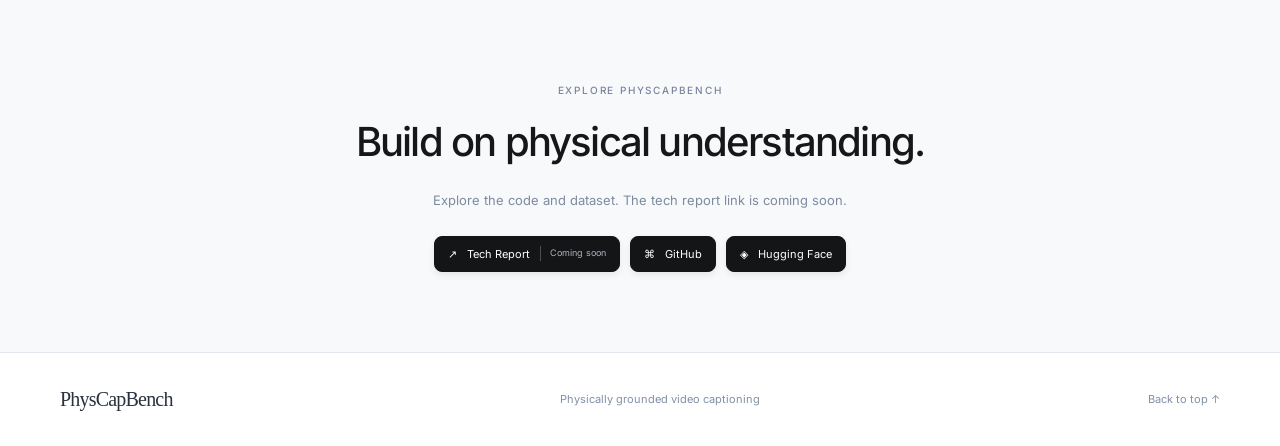
==== commit 6e3bf20f: "Put caption strategy before company and update PKU logo" ====
--- a/intro.html
+++ b/intro.html
@@ -1,5 +1,5 @@
 <!doctype html>
-<html lang="en"><head><meta charset="utf-8"><meta name="viewport" content="width=device-width,initial-scale=1"><title>PhysCapBench · Physically Grounded Video Captioning</title><meta name="description" content="A cross-domain benchmark for physically grounded video captioning. Explore three data domains, seven evaluation dimensions, and report results."><link rel="stylesheet" href="research.css"><link rel="stylesheet" href="academic.css?v=20261110-board-names"><script src="links.js?v=20261103-links2" defer></script><script src="research.js?v=20261110-board-names" defer></script><script src="mosaic.js" defer></script><script>
+<html lang="en"><head><meta charset="utf-8"><meta name="viewport" content="width=device-width,initial-scale=1"><title>PhysCapBench · Physically Grounded Video Captioning</title><meta name="description" content="A cross-domain benchmark for physically grounded video captioning. Explore three data domains, seven evaluation dimensions, and report results."><link rel="stylesheet" href="research.css"><link rel="stylesheet" href="academic.css?v=20261110-model-first"><script src="links.js?v=20261103-links2" defer></script><script src="research.js?v=20261110-model-first" defer></script><script src="mosaic.js" defer></script><script>
 try {
   const arrival = Number(sessionStorage.getItem('physcap-about-arrival'));
   sessionStorage.removeItem('physcap-about-arrival');
@@ -12,7 +12,7 @@
 @media(prefers-reduced-motion:reduce){html.about-arrival body{animation-duration:160ms}}
 </style><link rel="stylesheet" href="story.css?v=20261105-results-figure"><script src="event-examples.js?v=20261104-card-depth" defer></script><script src="story.js?v=20261104-card-depth" defer></script></head>
 <body><div class="page-watermark" aria-hidden="true"><img src="assets/physcapbench-logo-20261109.svg" alt="" width="703" height="160"></div><a class="skip" href="#main">Skip to content</a><header class="nav"><a class="brand" href="./" aria-label="Replay PhysCapBench introduction">PhysCapBench</a><nav aria-label="Main navigation"><a class="about-link" href="./?v=20261103-research">About</a><a href="#introduction">Introduction</a><a href="#dataset">Dataset</a><a href="#annotation">Annotation</a><a href="#leaderboard">Leaderboard</a><a href="#experiments">Experiments</a></nav><a class="nav-cta" href="#resources">Resources ↗</a></header>
-<main id="main"><section class="hero wrap"><div class="eyebrow">PHYSICALLY GROUNDED VIDEO CAPTIONING</div><h1 class="hero-logo"><img src="assets/physcapbench-logo-20261109.svg" alt="PhysCapBench" width="703" height="160"></h1><p class="paper-title">A Cross-Domain Benchmark for Physically Grounded Video Captioning</p><div class="paper-authors" aria-label="Paper authors"><span class="paper-author">Haofeng Wang<sup>1,2</sup></span><span class="paper-author">Pengcheng Wen<sup>1</sup></span><span class="paper-author">Ruiqi Li<sup>2</sup></span><span class="paper-author">Yuhao Zhang<sup>1</sup></span><span class="paper-author">Tiange Zhang<sup>2</sup></span><span class="paper-author">Boren Zheng<sup>2</sup></span><span class="paper-author">Xuanyi Liu<sup>2</sup></span><span class="paper-author">Siyu Tao<sup>4</sup></span><span class="paper-author">Danni Yu<sup>3</sup></span><span class="paper-author">Gan Lin<sup>2</sup></span><span class="paper-author">Haocheng Tang<sup>2</sup></span><span class="paper-author">Tianzizhe Guo<sup>2</sup></span><span class="paper-author">Mingyuan Su<sup>1</sup></span><span class="paper-author">Boyuan Chen<sup>1,2,5</sup></span><span class="paper-author">Zhongyuan Wang<sup>1</sup></span></div><div class="affiliations" aria-label="Participating institutions"><div class="institution-names"><span><sup>1</sup> Beijing Academy of Artificial Intelligence</span><span><sup>2</sup> Peking University</span><span><sup>3</sup> Tsinghua University</span><span><sup>4</sup> Beihang University</span><span><sup>5</sup> Physis</span></div><div class="institution-logos"><a class="institution-link" href="https://www.baai.ac.cn/zh-cn/" target="_blank" rel="noopener noreferrer"><svg class="institution-lockup baai-lockup" viewBox="30 83 2142 618" role="img" aria-label="Beijing Academy of Artificial Intelligence — 智源研究院"><image href="assets/baai-logo-black.png" width="2172" height="724"/></svg></a><a class="institution-link" href="https://idm.pku.edu.cn/index.htm" target="_blank" rel="noopener noreferrer"><img src="assets/pku-text-logo.png" alt="Peking University"></a><a class="institution-link" href="https://www.tsinghua.edu.cn/" target="_blank" rel="noopener noreferrer"><img class="institution-seal" src="assets/tsinghua-logo.png" alt="Tsinghua University"></a><a class="institution-link" href="https://www.buaa.edu.cn/" target="_blank" rel="noopener noreferrer"><img class="institution-seal" src="assets/beihang-logo.png" alt="Beihang University"></a><a class="institution-link" href="https://physis-ai.com/" target="_blank" rel="noopener noreferrer"><svg class="institution-lockup physis-lockup" viewBox="414 207 981 499" role="img" aria-label="Physis — 逆矩阵"><image href="assets/physis-logo-black.png" width="1821" height="864"/></svg></a></div></div><div class="resources" data-resources><button class="resource-button" aria-disabled="true"><span aria-hidden="true">↗</span> Tech Report<small>Coming soon</small></button><a class="resource-button" href="https://github.com/hfwang2001/PhysCapBench" target="_blank" rel="noopener noreferrer"><span aria-hidden="true">⌘</span> GitHub</a><a class="resource-button" href="https://huggingface.co/datasets/hfwang01/PhysCapBench" target="_blank" rel="noopener noreferrer"><span aria-hidden="true">◈</span> Hugging Face</a></div></section>
+<main id="main"><section class="hero wrap"><div class="eyebrow">PHYSICALLY GROUNDED VIDEO CAPTIONING</div><h1 class="hero-logo"><img src="assets/physcapbench-logo-20261109.svg" alt="PhysCapBench" width="703" height="160"></h1><p class="paper-title">A Cross-Domain Benchmark for Physically Grounded Video Captioning</p><div class="paper-authors" aria-label="Paper authors"><span class="paper-author">Haofeng Wang<sup>1,2</sup></span><span class="paper-author">Pengcheng Wen<sup>1</sup></span><span class="paper-author">Ruiqi Li<sup>2</sup></span><span class="paper-author">Yuhao Zhang<sup>1</sup></span><span class="paper-author">Tiange Zhang<sup>2</sup></span><span class="paper-author">Boren Zheng<sup>2</sup></span><span class="paper-author">Xuanyi Liu<sup>2</sup></span><span class="paper-author">Siyu Tao<sup>4</sup></span><span class="paper-author">Danni Yu<sup>3</sup></span><span class="paper-author">Gan Lin<sup>2</sup></span><span class="paper-author">Haocheng Tang<sup>2</sup></span><span class="paper-author">Tianzizhe Guo<sup>2</sup></span><span class="paper-author">Mingyuan Su<sup>1</sup></span><span class="paper-author">Boyuan Chen<sup>1,2,5</sup></span><span class="paper-author">Zhongyuan Wang<sup>1</sup></span></div><div class="affiliations" aria-label="Participating institutions"><div class="institution-names"><span><sup>1</sup> Beijing Academy of Artificial Intelligence</span><span><sup>2</sup> Peking University</span><span><sup>3</sup> Tsinghua University</span><span><sup>4</sup> Beihang University</span><span><sup>5</sup> Physis</span></div><div class="institution-logos"><a class="institution-link" href="https://www.baai.ac.cn/zh-cn/" target="_blank" rel="noopener noreferrer"><svg class="institution-lockup baai-lockup" viewBox="30 83 2142 618" role="img" aria-label="Beijing Academy of Artificial Intelligence — 智源研究院"><image href="assets/baai-logo-black.png" width="2172" height="724"/></svg></a><a class="institution-link" href="https://idm.pku.edu.cn/index.htm" target="_blank" rel="noopener noreferrer"><img src="assets/pku-logo.svg" alt="Peking University"></a><a class="institution-link" href="https://www.tsinghua.edu.cn/" target="_blank" rel="noopener noreferrer"><img class="institution-seal" src="assets/tsinghua-logo.png" alt="Tsinghua University"></a><a class="institution-link" href="https://www.buaa.edu.cn/" target="_blank" rel="noopener noreferrer"><img class="institution-seal" src="assets/beihang-logo.png" alt="Beihang University"></a><a class="institution-link" href="https://physis-ai.com/" target="_blank" rel="noopener noreferrer"><svg class="institution-lockup physis-lockup" viewBox="414 207 981 499" role="img" aria-label="Physis — 逆矩阵"><image href="assets/physis-logo-black.png" width="1821" height="864"/></svg></a></div></div><div class="resources" data-resources><button class="resource-button" aria-disabled="true"><span aria-hidden="true">↗</span> Tech Report<small>Coming soon</small></button><a class="resource-button" href="https://github.com/hfwang2001/PhysCapBench" target="_blank" rel="noopener noreferrer"><span aria-hidden="true">⌘</span> GitHub</a><a class="resource-button" href="https://huggingface.co/datasets/hfwang01/PhysCapBench" target="_blank" rel="noopener noreferrer"><span aria-hidden="true">◈</span> Hugging Face</a></div></section>
 
 <section class="story-section wrap" id="introduction" aria-labelledby="intro-title">
 <div class="story-eyebrow">WHY PHYSCAPBENCH</div>
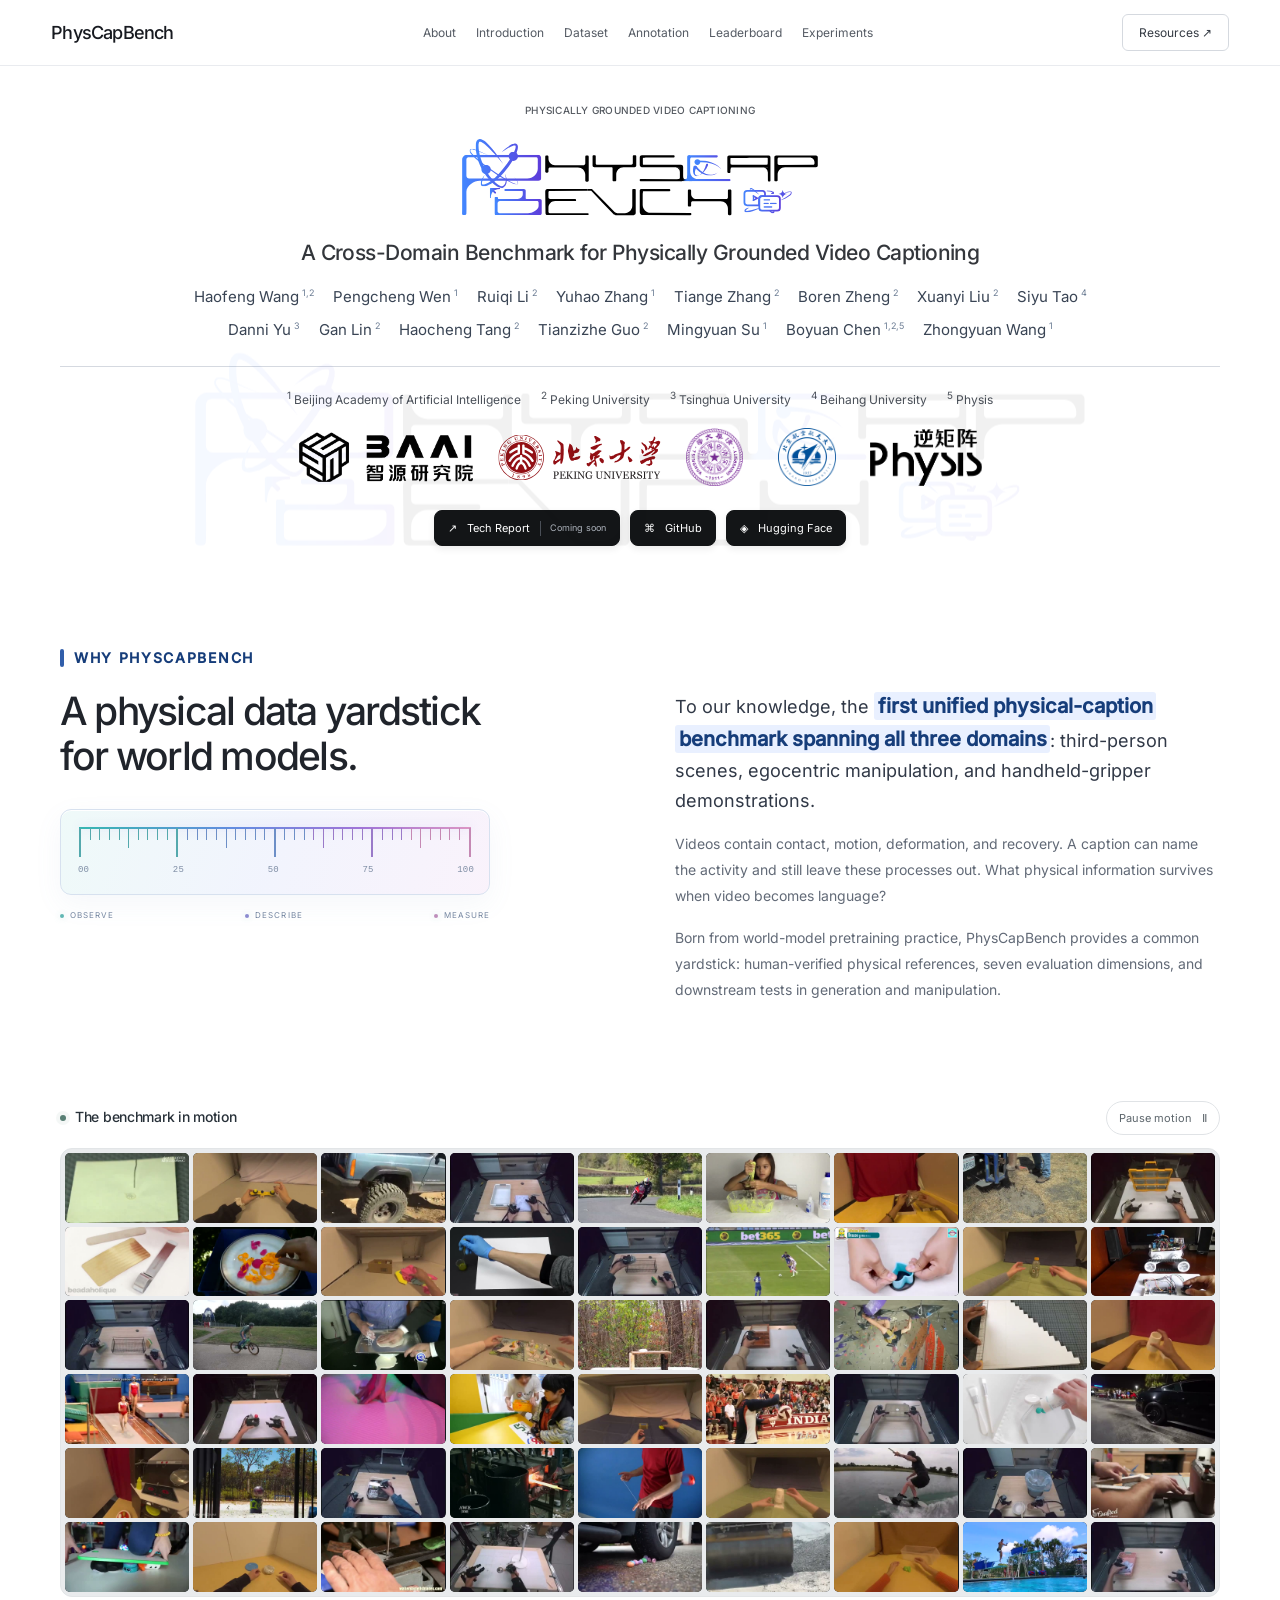
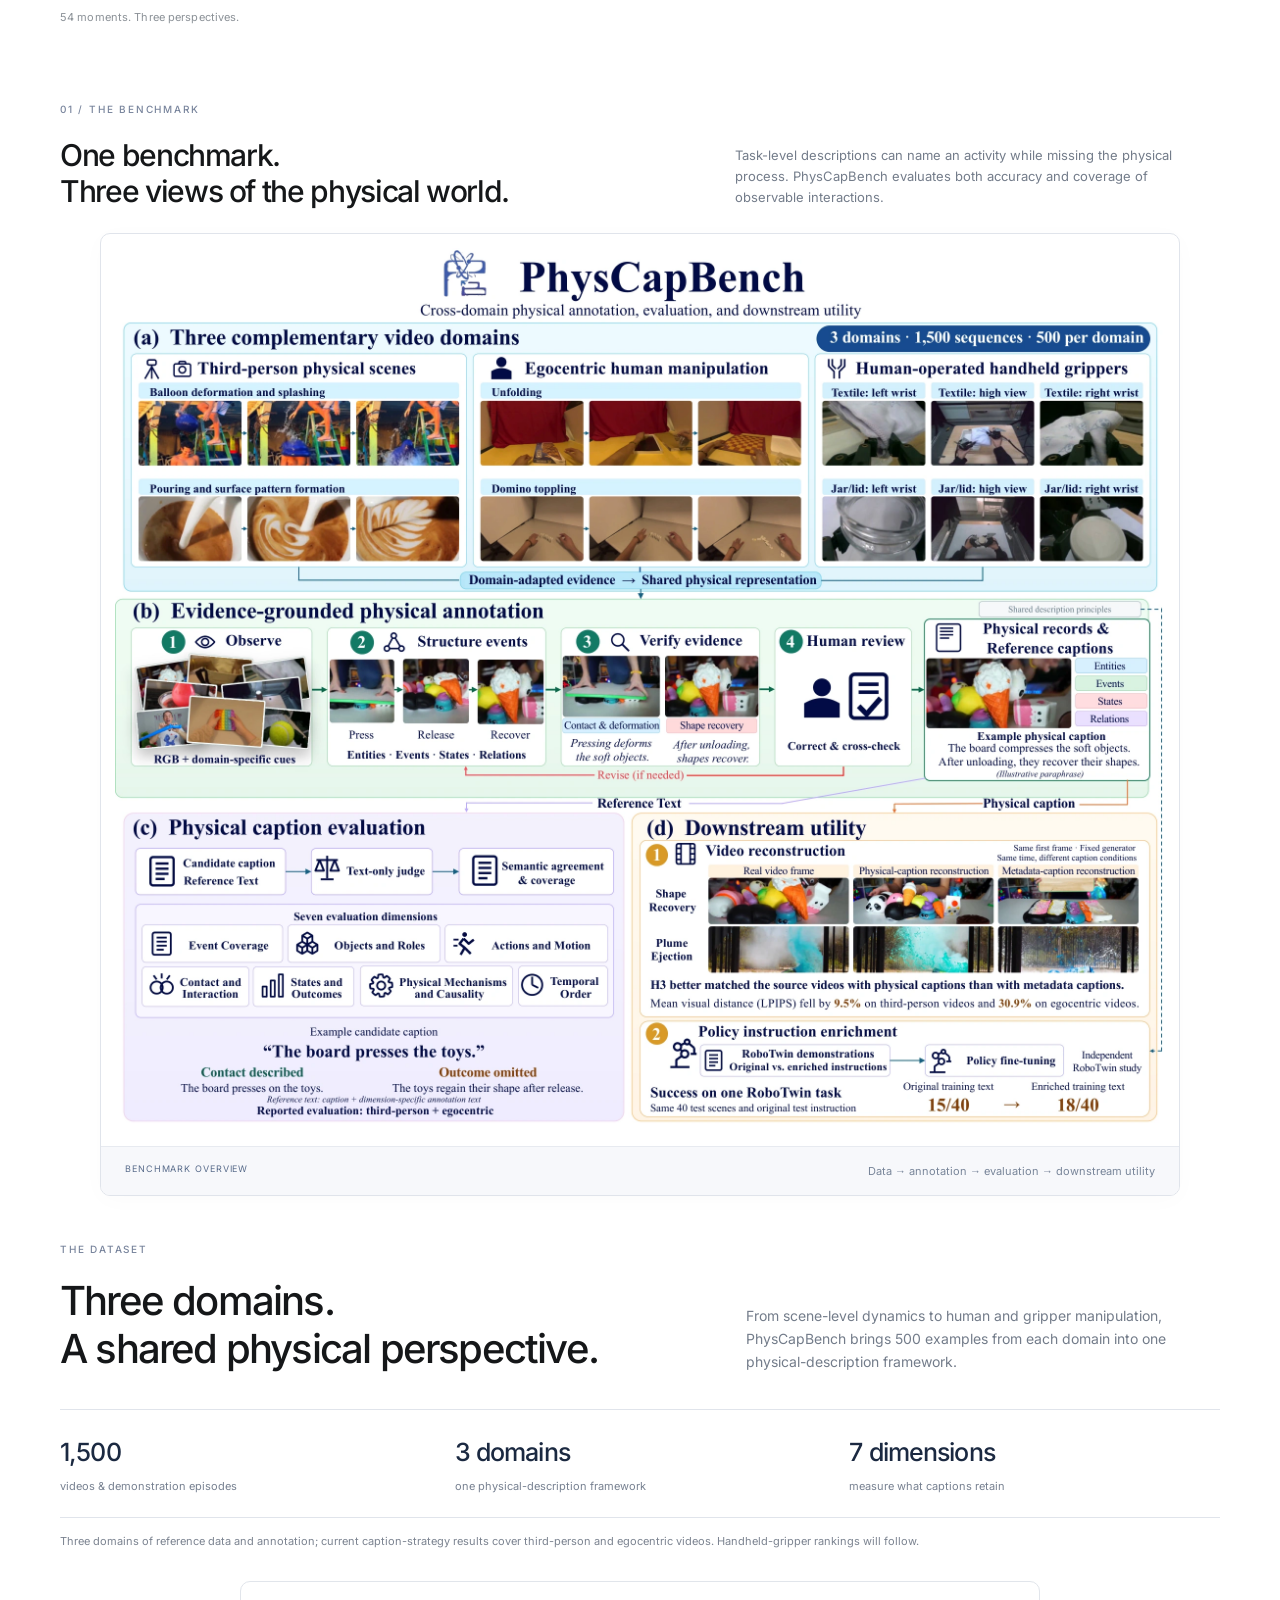
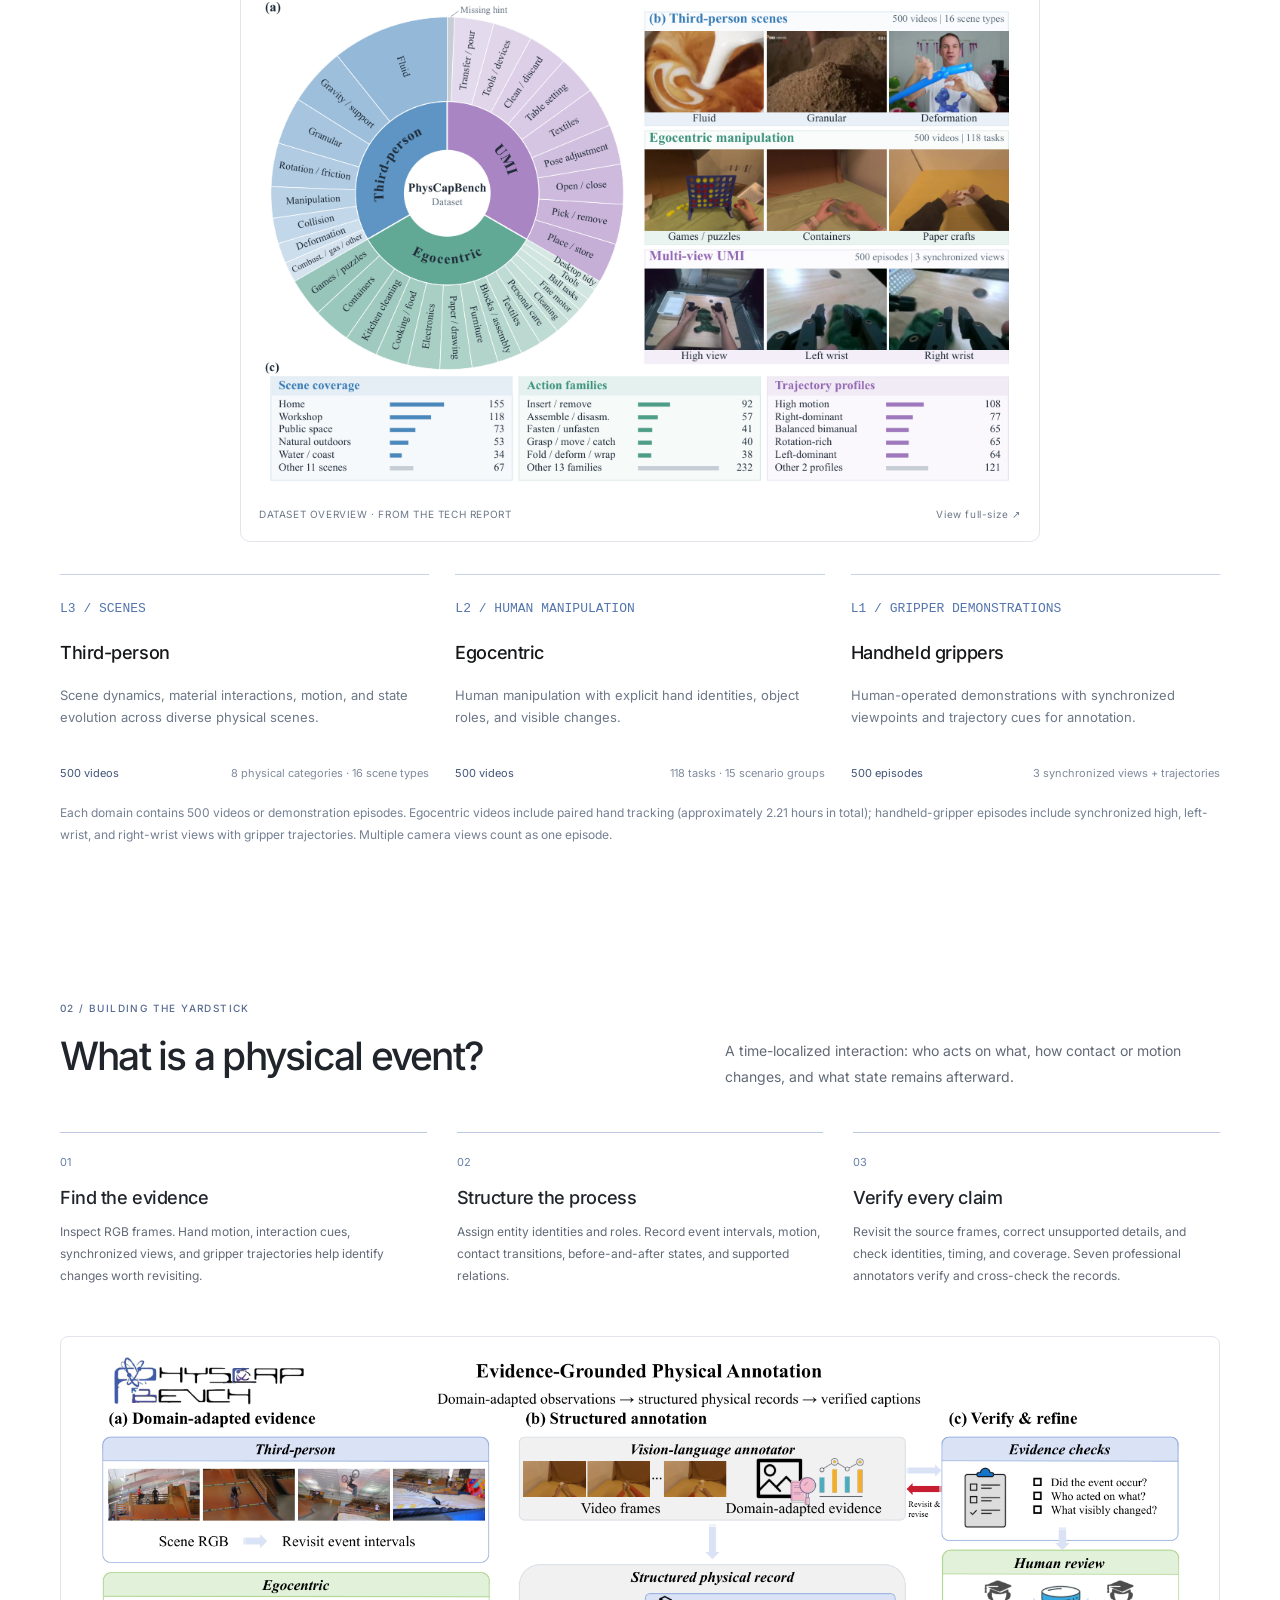
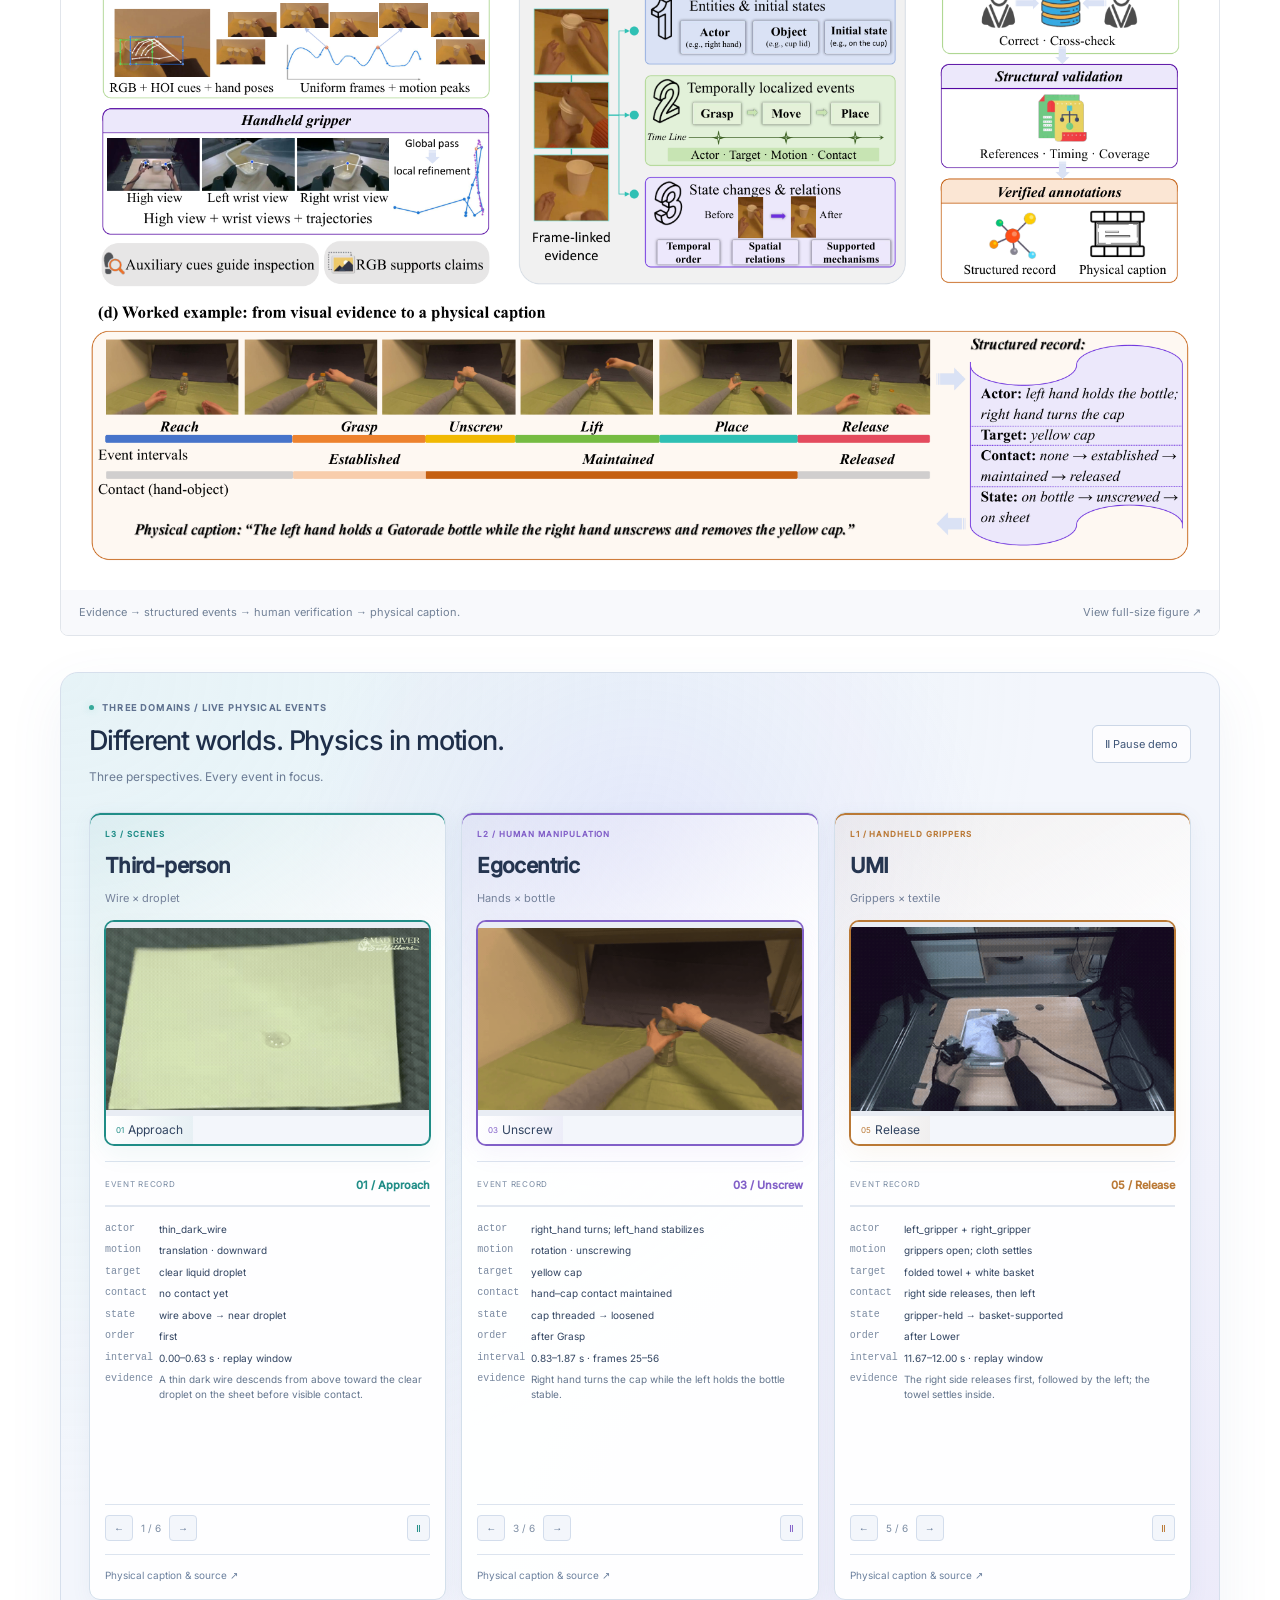
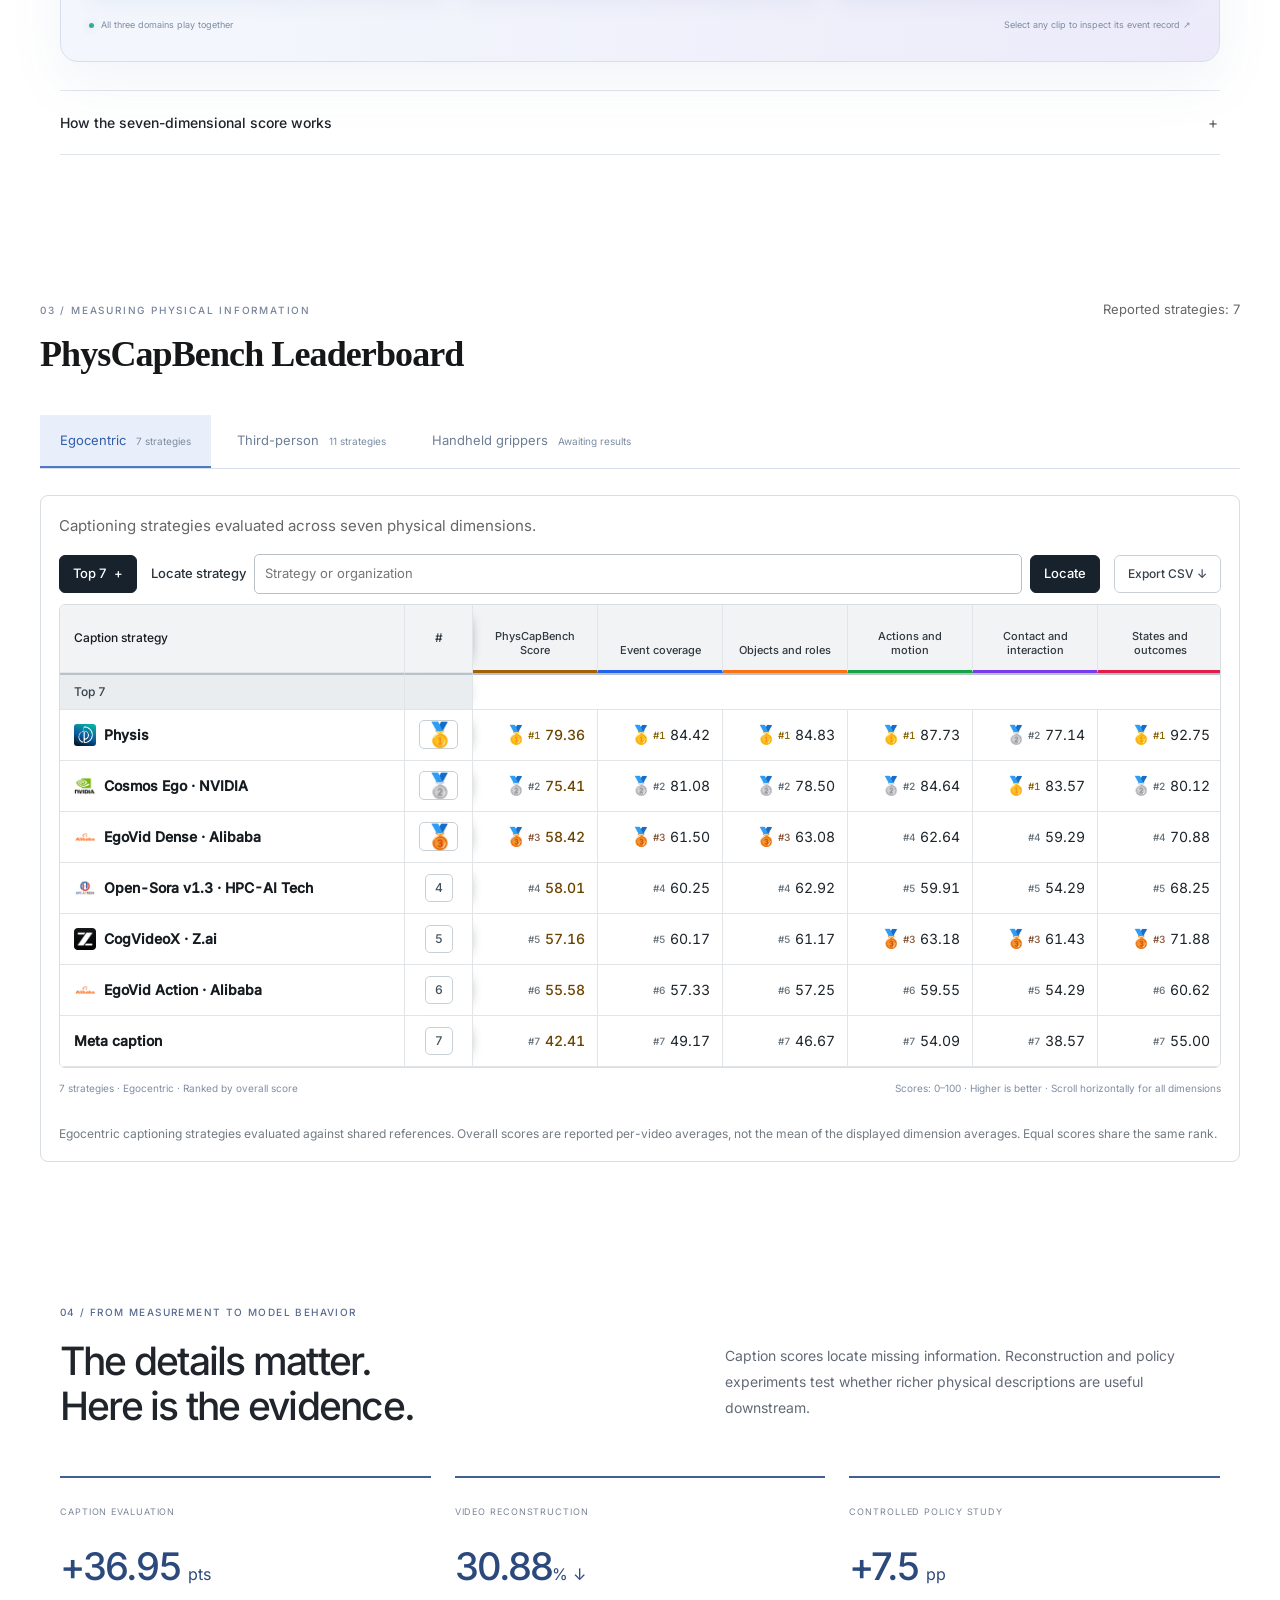
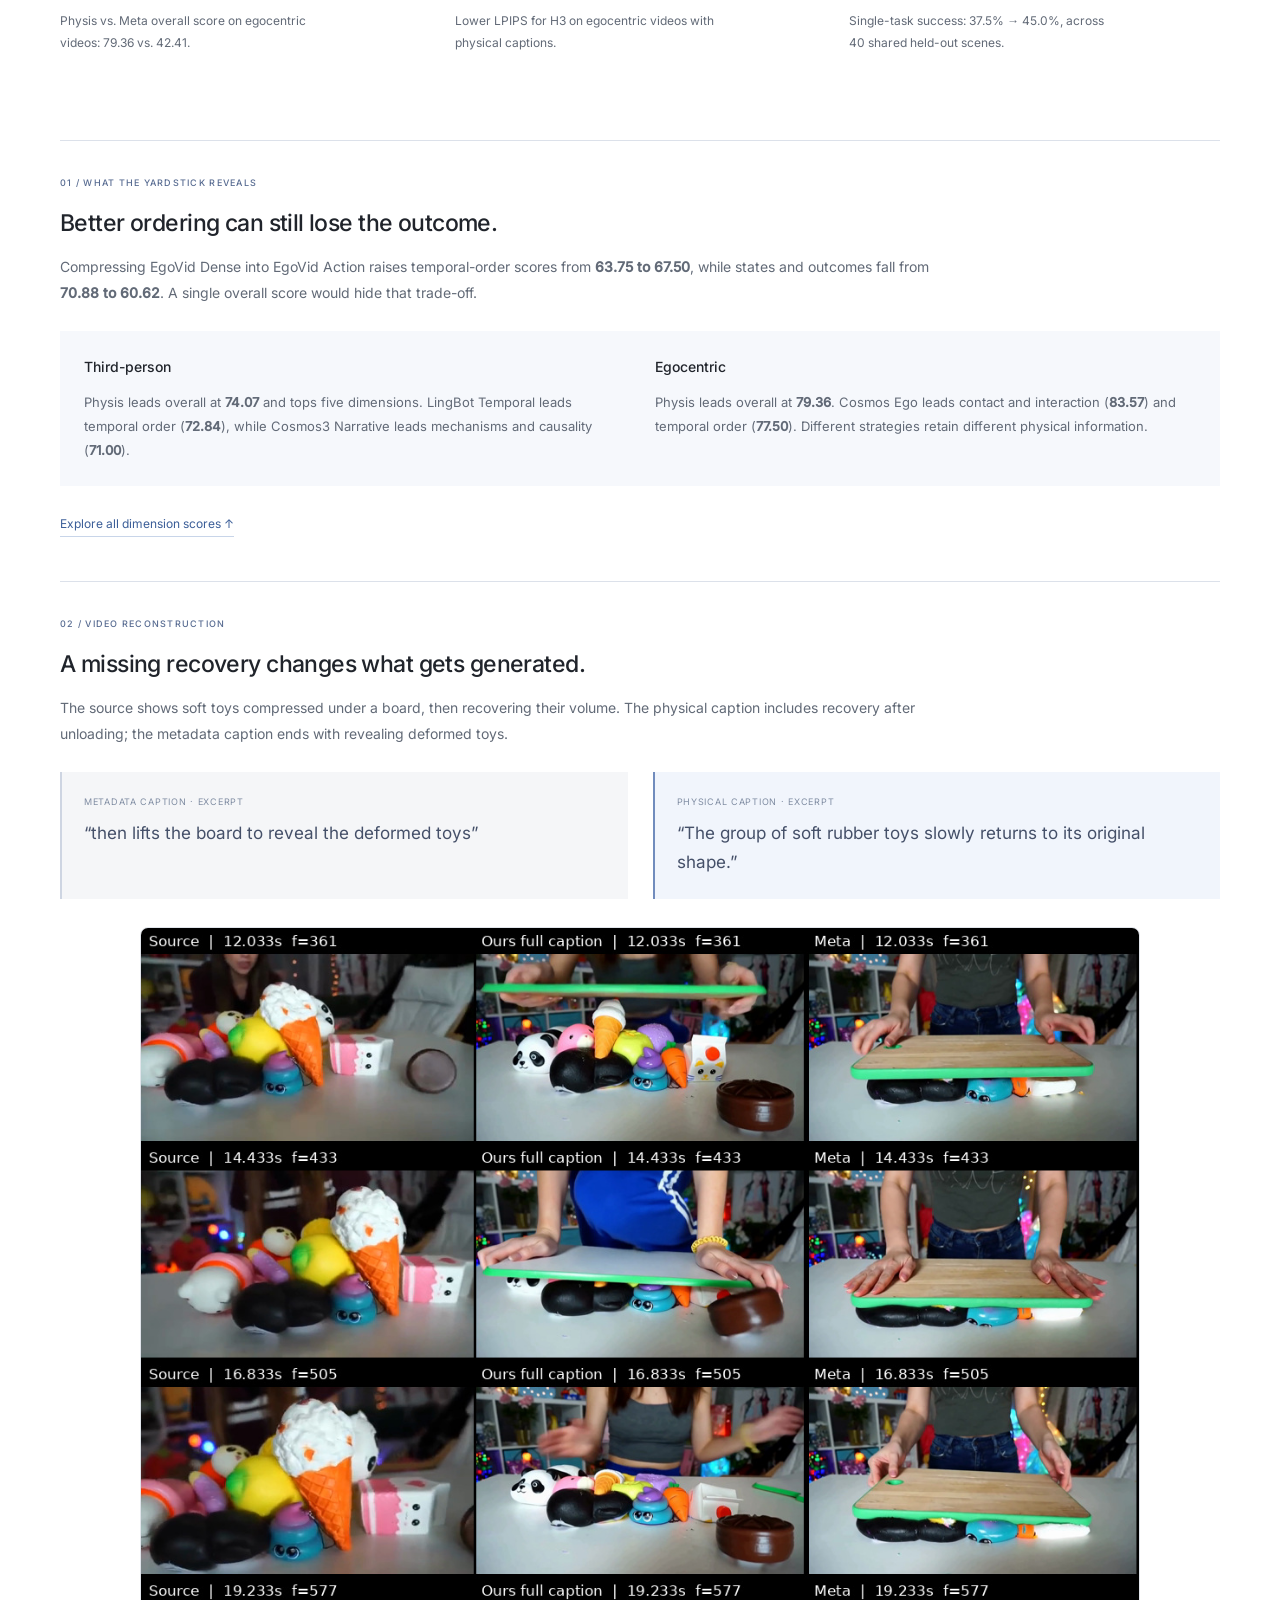
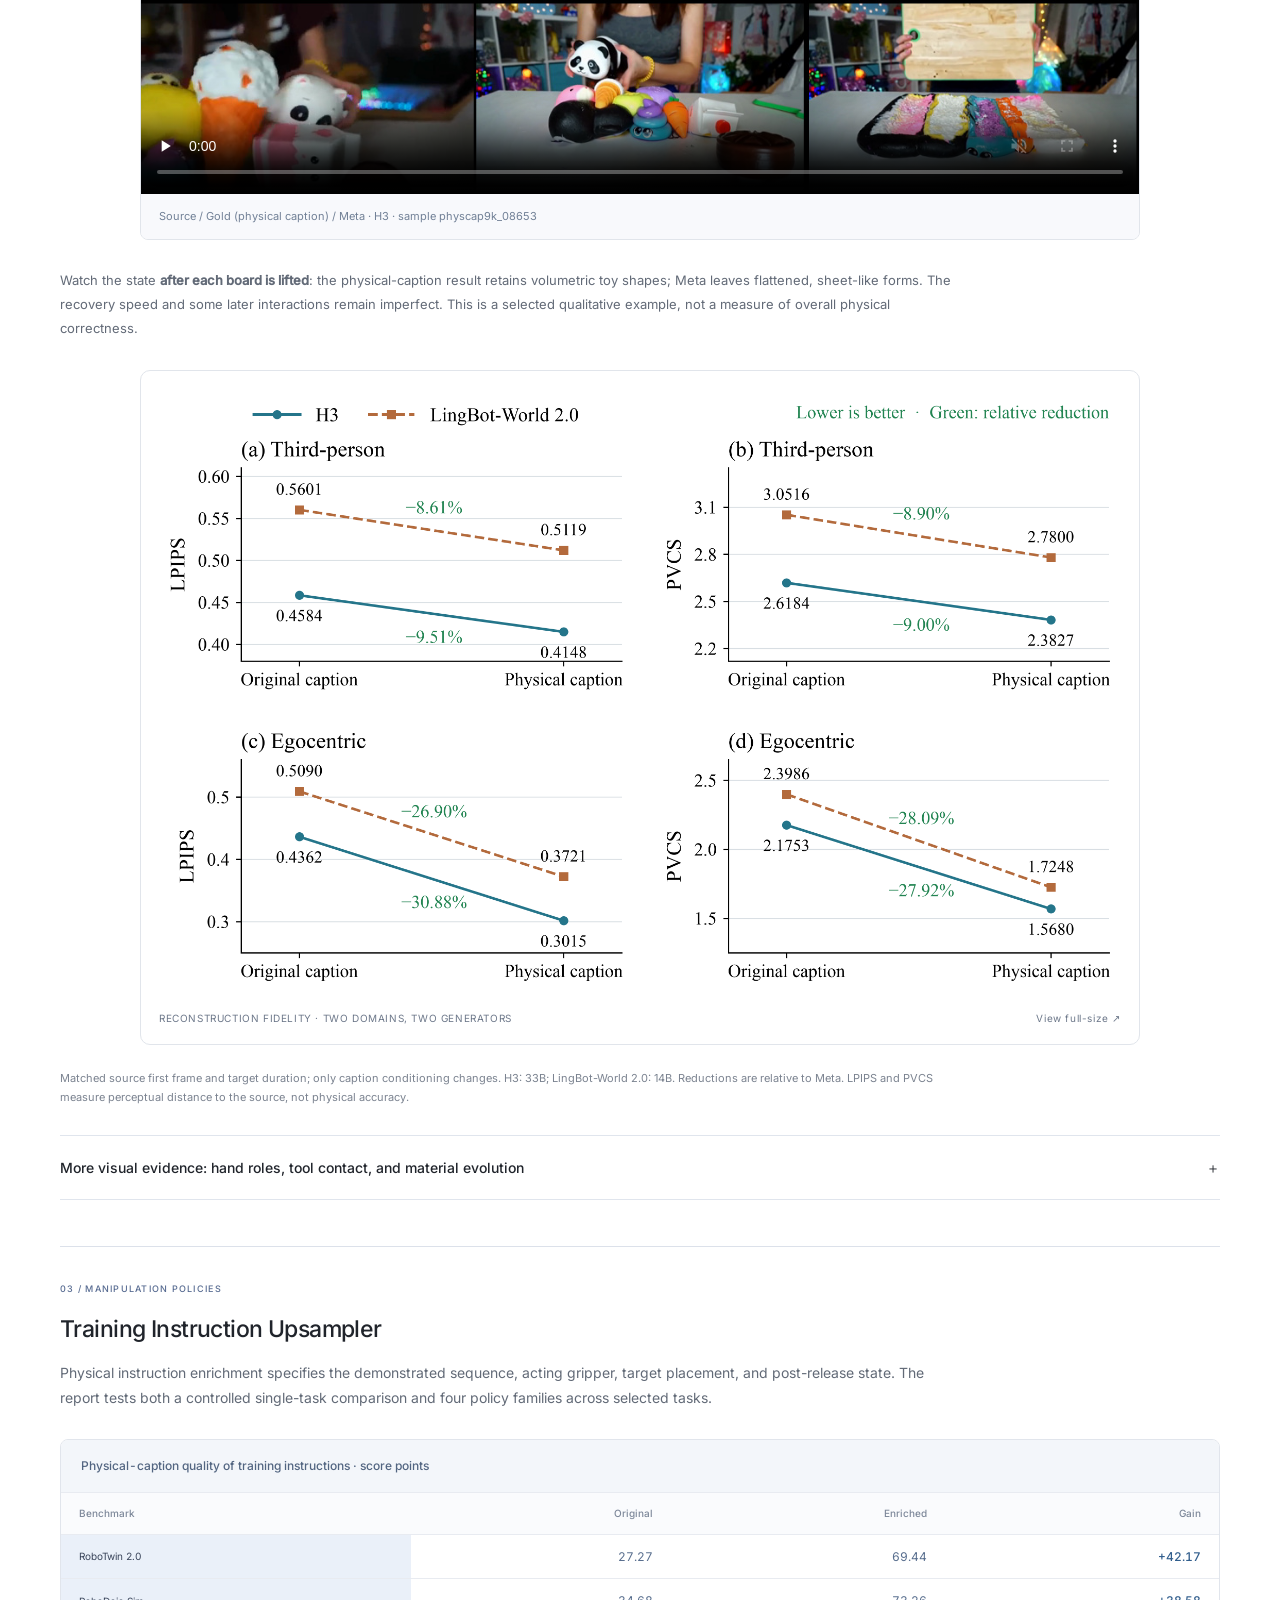
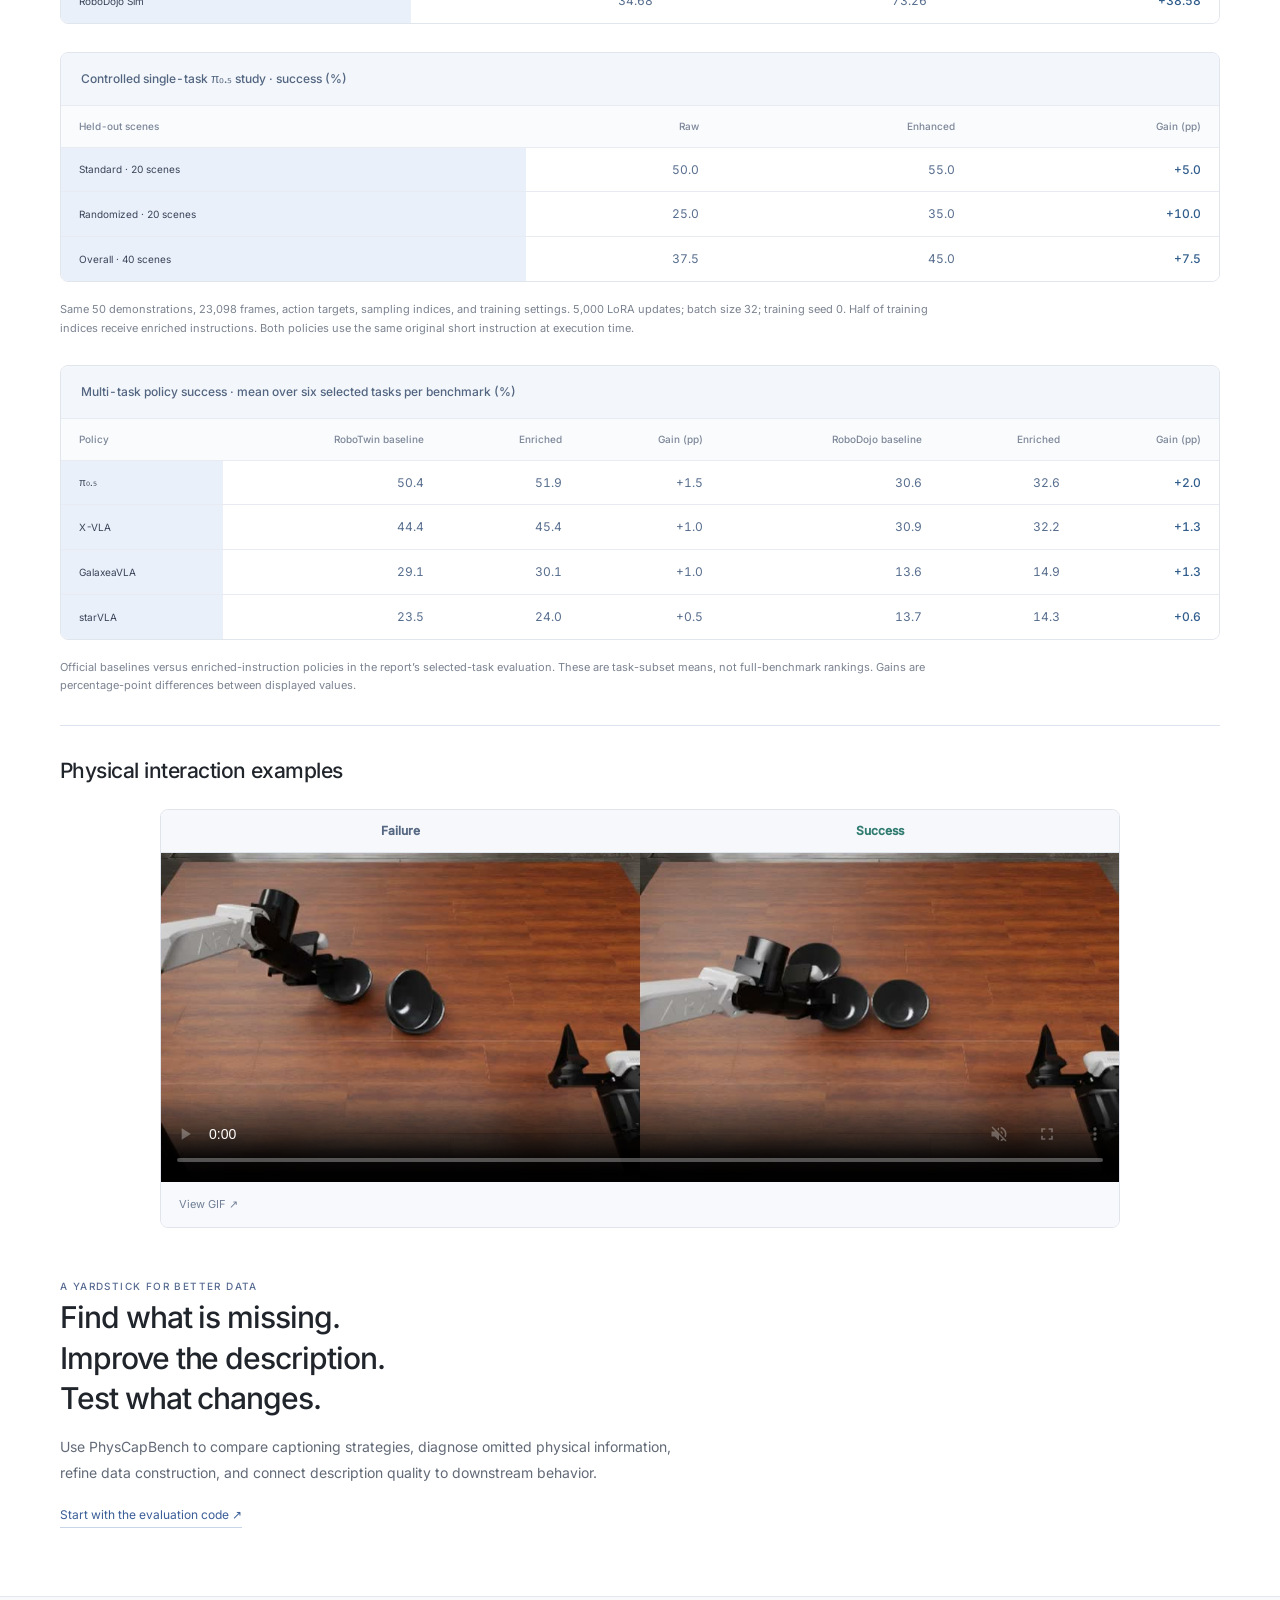
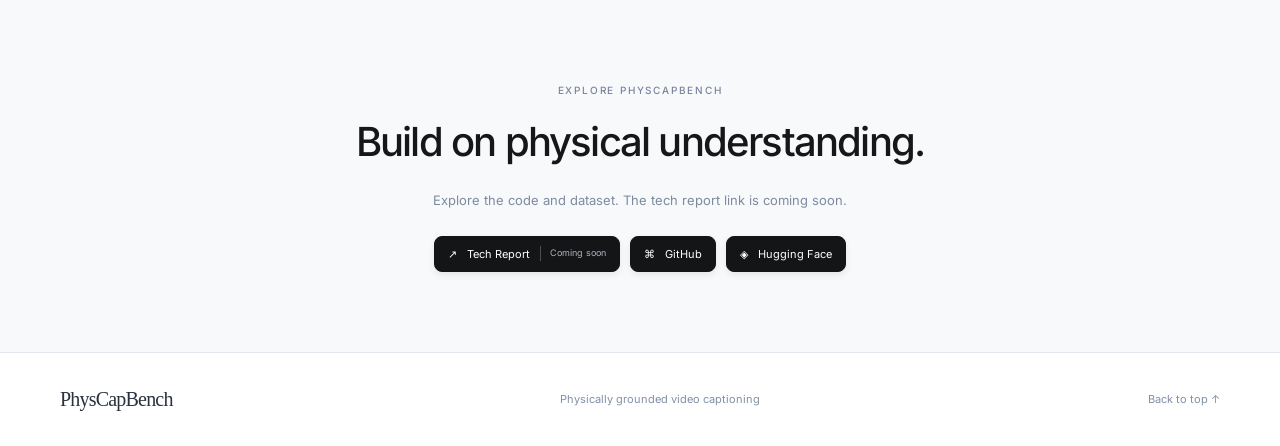
==== commit 3f871e0b: "Slightly enlarge PKU institution logo" ====
--- a/intro.html
+++ b/intro.html
@@ -1,5 +1,5 @@
 <!doctype html>
-<html lang="en"><head><meta charset="utf-8"><meta name="viewport" content="width=device-width,initial-scale=1"><title>PhysCapBench · Physically Grounded Video Captioning</title><meta name="description" content="A cross-domain benchmark for physically grounded video captioning. Explore three data domains, seven evaluation dimensions, and report results."><link rel="stylesheet" href="research.css"><link rel="stylesheet" href="academic.css?v=20261110-model-first"><script src="links.js?v=20261103-links2" defer></script><script src="research.js?v=20261110-model-first" defer></script><script src="mosaic.js" defer></script><script>
+<html lang="en"><head><meta charset="utf-8"><meta name="viewport" content="width=device-width,initial-scale=1"><title>PhysCapBench · Physically Grounded Video Captioning</title><meta name="description" content="A cross-domain benchmark for physically grounded video captioning. Explore three data domains, seven evaluation dimensions, and report results."><link rel="stylesheet" href="research.css"><link rel="stylesheet" href="academic.css?v=20261110-pku-size"><script src="links.js?v=20261103-links2" defer></script><script src="research.js?v=20261110-model-first" defer></script><script src="mosaic.js" defer></script><script>
 try {
   const arrival = Number(sessionStorage.getItem('physcap-about-arrival'));
   sessionStorage.removeItem('physcap-about-arrival');
@@ -12,7 +12,7 @@
 @media(prefers-reduced-motion:reduce){html.about-arrival body{animation-duration:160ms}}
 </style><link rel="stylesheet" href="story.css?v=20261105-results-figure"><script src="event-examples.js?v=20261104-card-depth" defer></script><script src="story.js?v=20261104-card-depth" defer></script></head>
 <body><div class="page-watermark" aria-hidden="true"><img src="assets/physcapbench-logo-20261109.svg" alt="" width="703" height="160"></div><a class="skip" href="#main">Skip to content</a><header class="nav"><a class="brand" href="./" aria-label="Replay PhysCapBench introduction">PhysCapBench</a><nav aria-label="Main navigation"><a class="about-link" href="./?v=20261103-research">About</a><a href="#introduction">Introduction</a><a href="#dataset">Dataset</a><a href="#annotation">Annotation</a><a href="#leaderboard">Leaderboard</a><a href="#experiments">Experiments</a></nav><a class="nav-cta" href="#resources">Resources ↗</a></header>
-<main id="main"><section class="hero wrap"><div class="eyebrow">PHYSICALLY GROUNDED VIDEO CAPTIONING</div><h1 class="hero-logo"><img src="assets/physcapbench-logo-20261109.svg" alt="PhysCapBench" width="703" height="160"></h1><p class="paper-title">A Cross-Domain Benchmark for Physically Grounded Video Captioning</p><div class="paper-authors" aria-label="Paper authors"><span class="paper-author">Haofeng Wang<sup>1,2</sup></span><span class="paper-author">Pengcheng Wen<sup>1</sup></span><span class="paper-author">Ruiqi Li<sup>2</sup></span><span class="paper-author">Yuhao Zhang<sup>1</sup></span><span class="paper-author">Tiange Zhang<sup>2</sup></span><span class="paper-author">Boren Zheng<sup>2</sup></span><span class="paper-author">Xuanyi Liu<sup>2</sup></span><span class="paper-author">Siyu Tao<sup>4</sup></span><span class="paper-author">Danni Yu<sup>3</sup></span><span class="paper-author">Gan Lin<sup>2</sup></span><span class="paper-author">Haocheng Tang<sup>2</sup></span><span class="paper-author">Tianzizhe Guo<sup>2</sup></span><span class="paper-author">Mingyuan Su<sup>1</sup></span><span class="paper-author">Boyuan Chen<sup>1,2,5</sup></span><span class="paper-author">Zhongyuan Wang<sup>1</sup></span></div><div class="affiliations" aria-label="Participating institutions"><div class="institution-names"><span><sup>1</sup> Beijing Academy of Artificial Intelligence</span><span><sup>2</sup> Peking University</span><span><sup>3</sup> Tsinghua University</span><span><sup>4</sup> Beihang University</span><span><sup>5</sup> Physis</span></div><div class="institution-logos"><a class="institution-link" href="https://www.baai.ac.cn/zh-cn/" target="_blank" rel="noopener noreferrer"><svg class="institution-lockup baai-lockup" viewBox="30 83 2142 618" role="img" aria-label="Beijing Academy of Artificial Intelligence — 智源研究院"><image href="assets/baai-logo-black.png" width="2172" height="724"/></svg></a><a class="institution-link" href="https://idm.pku.edu.cn/index.htm" target="_blank" rel="noopener noreferrer"><img src="assets/pku-logo.svg" alt="Peking University"></a><a class="institution-link" href="https://www.tsinghua.edu.cn/" target="_blank" rel="noopener noreferrer"><img class="institution-seal" src="assets/tsinghua-logo.png" alt="Tsinghua University"></a><a class="institution-link" href="https://www.buaa.edu.cn/" target="_blank" rel="noopener noreferrer"><img class="institution-seal" src="assets/beihang-logo.png" alt="Beihang University"></a><a class="institution-link" href="https://physis-ai.com/" target="_blank" rel="noopener noreferrer"><svg class="institution-lockup physis-lockup" viewBox="414 207 981 499" role="img" aria-label="Physis — 逆矩阵"><image href="assets/physis-logo-black.png" width="1821" height="864"/></svg></a></div></div><div class="resources" data-resources><button class="resource-button" aria-disabled="true"><span aria-hidden="true">↗</span> Tech Report<small>Coming soon</small></button><a class="resource-button" href="https://github.com/hfwang2001/PhysCapBench" target="_blank" rel="noopener noreferrer"><span aria-hidden="true">⌘</span> GitHub</a><a class="resource-button" href="https://huggingface.co/datasets/hfwang01/PhysCapBench" target="_blank" rel="noopener noreferrer"><span aria-hidden="true">◈</span> Hugging Face</a></div></section>
+<main id="main"><section class="hero wrap"><div class="eyebrow">PHYSICALLY GROUNDED VIDEO CAPTIONING</div><h1 class="hero-logo"><img src="assets/physcapbench-logo-20261109.svg" alt="PhysCapBench" width="703" height="160"></h1><p class="paper-title">A Cross-Domain Benchmark for Physically Grounded Video Captioning</p><div class="paper-authors" aria-label="Paper authors"><span class="paper-author">Haofeng Wang<sup>1,2</sup></span><span class="paper-author">Pengcheng Wen<sup>1</sup></span><span class="paper-author">Ruiqi Li<sup>2</sup></span><span class="paper-author">Yuhao Zhang<sup>1</sup></span><span class="paper-author">Tiange Zhang<sup>2</sup></span><span class="paper-author">Boren Zheng<sup>2</sup></span><span class="paper-author">Xuanyi Liu<sup>2</sup></span><span class="paper-author">Siyu Tao<sup>4</sup></span><span class="paper-author">Danni Yu<sup>3</sup></span><span class="paper-author">Gan Lin<sup>2</sup></span><span class="paper-author">Haocheng Tang<sup>2</sup></span><span class="paper-author">Tianzizhe Guo<sup>2</sup></span><span class="paper-author">Mingyuan Su<sup>1</sup></span><span class="paper-author">Boyuan Chen<sup>1,2,5</sup></span><span class="paper-author">Zhongyuan Wang<sup>1</sup></span></div><div class="affiliations" aria-label="Participating institutions"><div class="institution-names"><span><sup>1</sup> Beijing Academy of Artificial Intelligence</span><span><sup>2</sup> Peking University</span><span><sup>3</sup> Tsinghua University</span><span><sup>4</sup> Beihang University</span><span><sup>5</sup> Physis</span></div><div class="institution-logos"><a class="institution-link" href="https://www.baai.ac.cn/zh-cn/" target="_blank" rel="noopener noreferrer"><svg class="institution-lockup baai-lockup" viewBox="30 83 2142 618" role="img" aria-label="Beijing Academy of Artificial Intelligence — 智源研究院"><image href="assets/baai-logo-black.png" width="2172" height="724"/></svg></a><a class="institution-link" href="https://idm.pku.edu.cn/index.htm" target="_blank" rel="noopener noreferrer"><img class="pku-logo" src="assets/pku-logo.svg" alt="Peking University"></a><a class="institution-link" href="https://www.tsinghua.edu.cn/" target="_blank" rel="noopener noreferrer"><img class="institution-seal" src="assets/tsinghua-logo.png" alt="Tsinghua University"></a><a class="institution-link" href="https://www.buaa.edu.cn/" target="_blank" rel="noopener noreferrer"><img class="institution-seal" src="assets/beihang-logo.png" alt="Beihang University"></a><a class="institution-link" href="https://physis-ai.com/" target="_blank" rel="noopener noreferrer"><svg class="institution-lockup physis-lockup" viewBox="414 207 981 499" role="img" aria-label="Physis — 逆矩阵"><image href="assets/physis-logo-black.png" width="1821" height="864"/></svg></a></div></div><div class="resources" data-resources><button class="resource-button" aria-disabled="true"><span aria-hidden="true">↗</span> Tech Report<small>Coming soon</small></button><a class="resource-button" href="https://github.com/hfwang2001/PhysCapBench" target="_blank" rel="noopener noreferrer"><span aria-hidden="true">⌘</span> GitHub</a><a class="resource-button" href="https://huggingface.co/datasets/hfwang01/PhysCapBench" target="_blank" rel="noopener noreferrer"><span aria-hidden="true">◈</span> Hugging Face</a></div></section>
 
 <section class="story-section wrap" id="introduction" aria-labelledby="intro-title">
 <div class="story-eyebrow">WHY PHYSCAPBENCH</div>
--- a/academic.css
+++ b/academic.css
@@ -171,3 +171,6 @@
 
 /* Keep the dataset introduction close to the benchmark figure. */
 #dataset{padding-top:24px}
+
+/* Give the PKU lockup a slightly stronger presence in the institution row. */
+.institution-logos img.pku-logo{transform:scale(1.12);transform-origin:center}
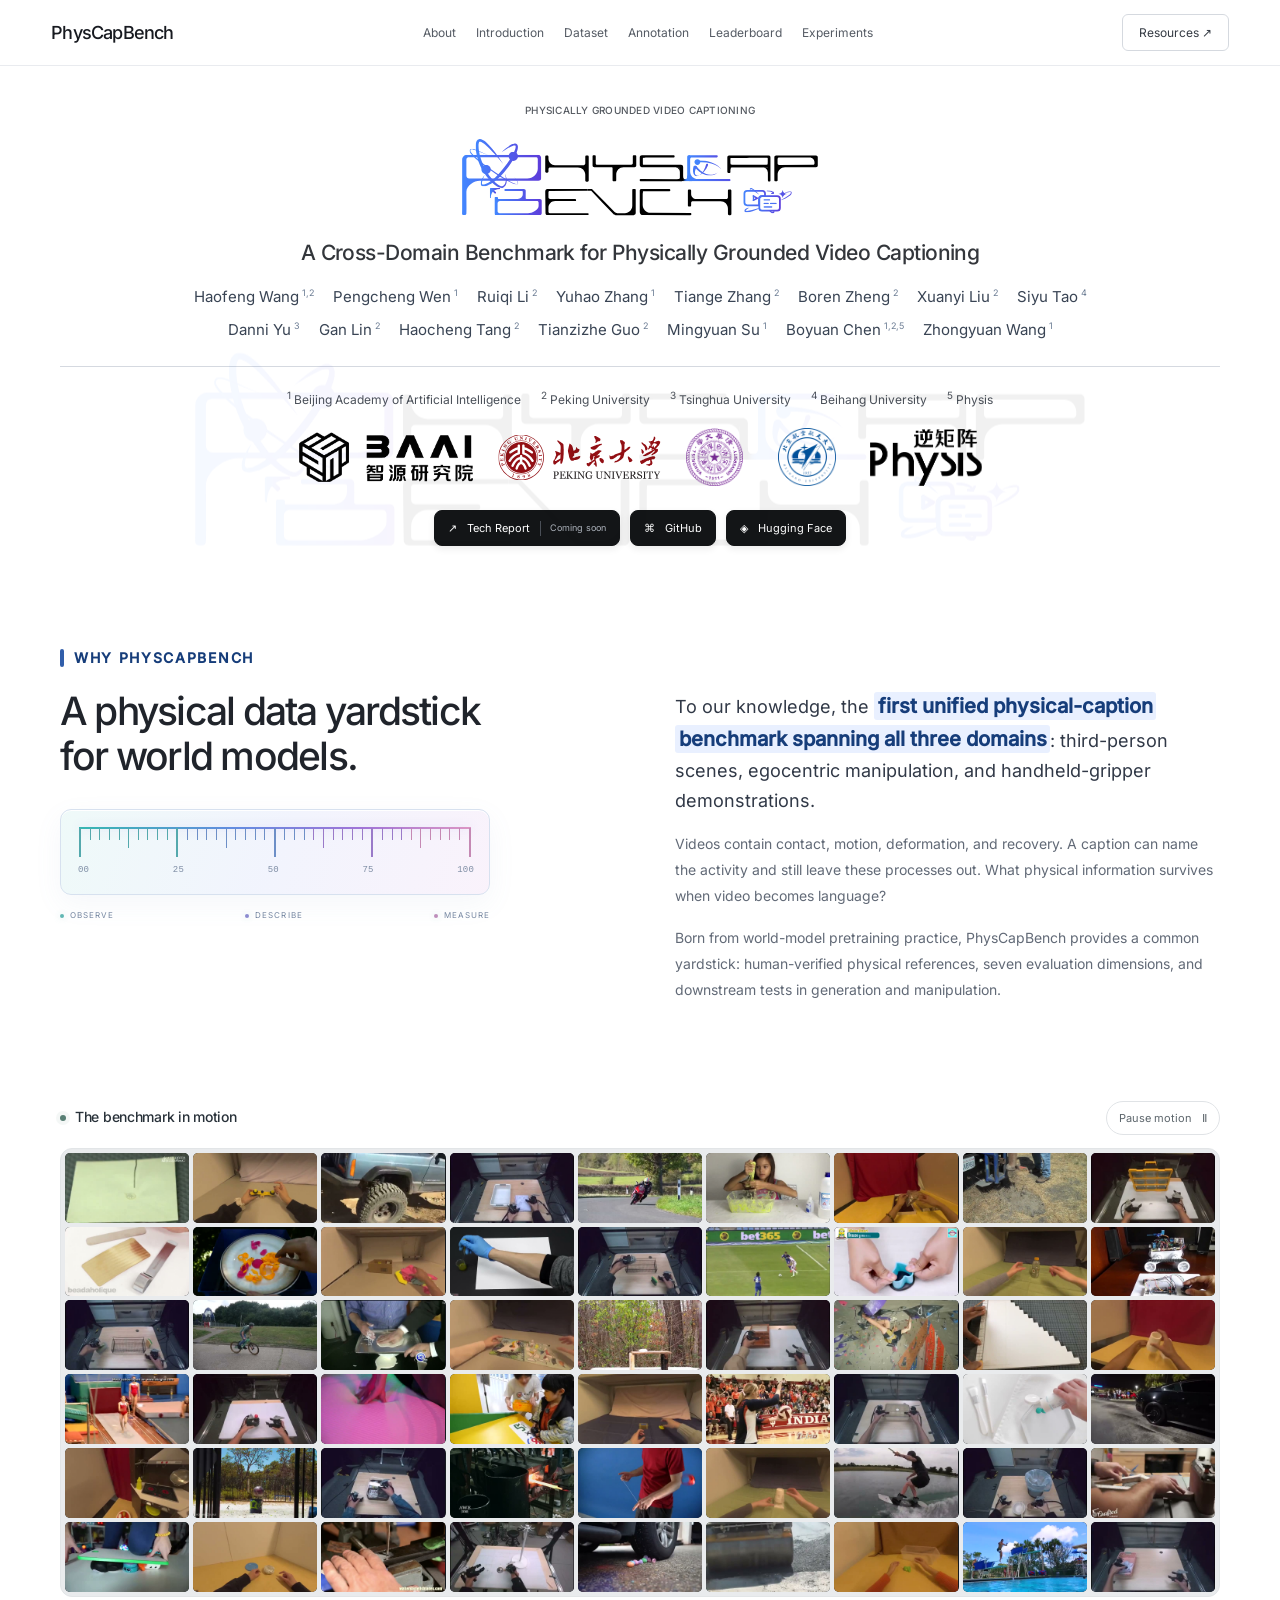
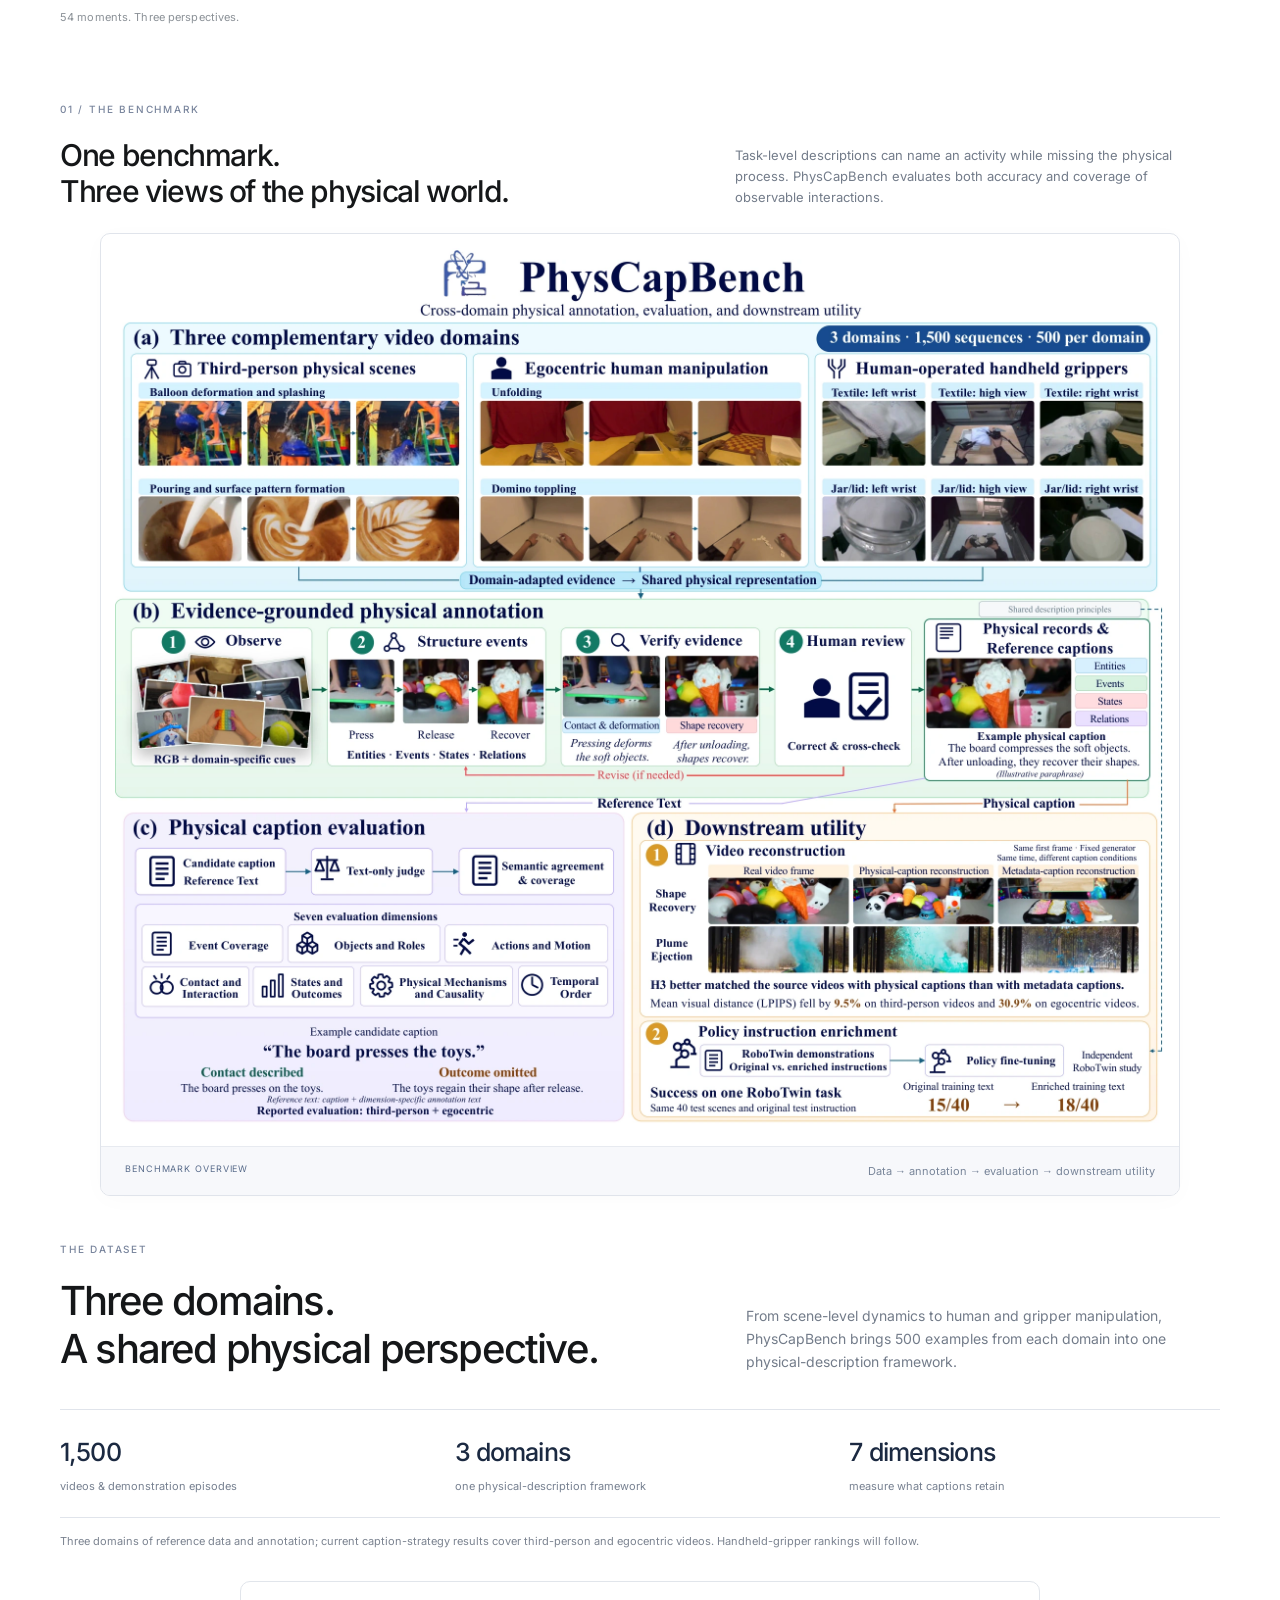
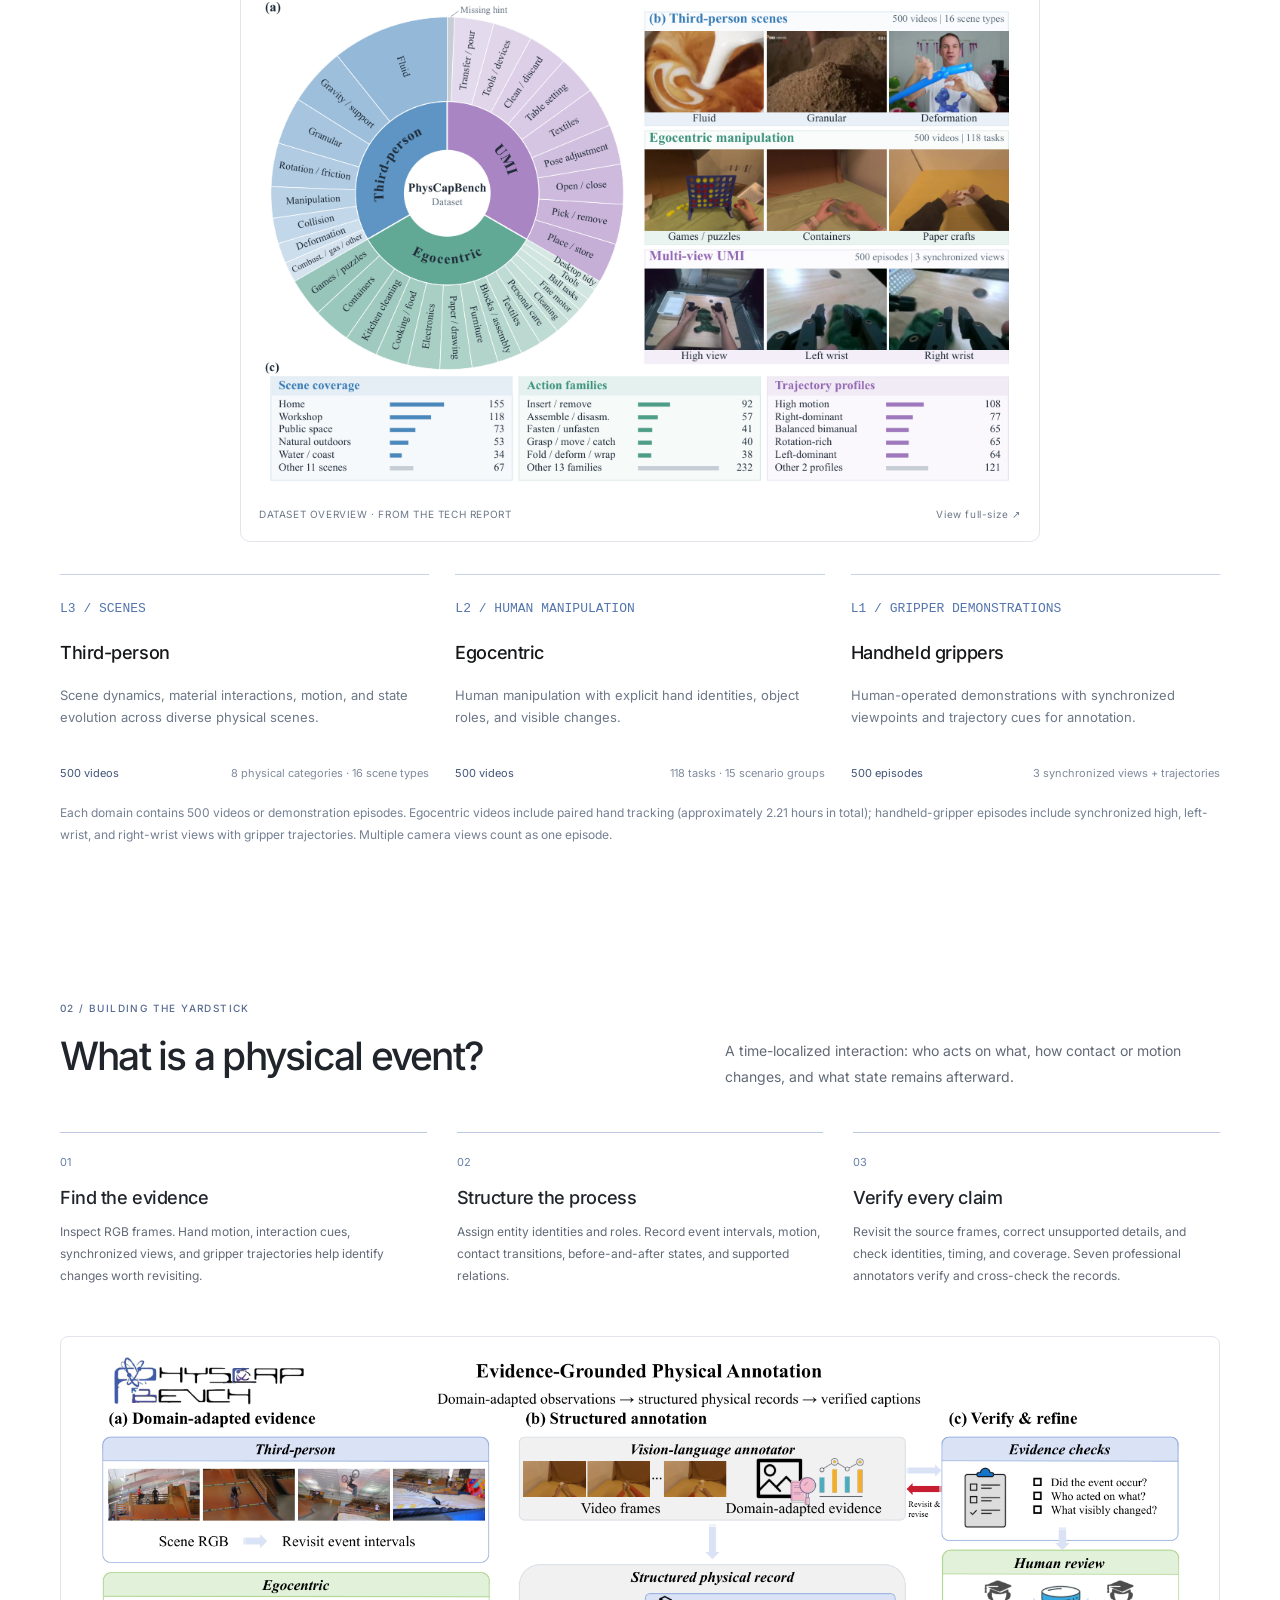
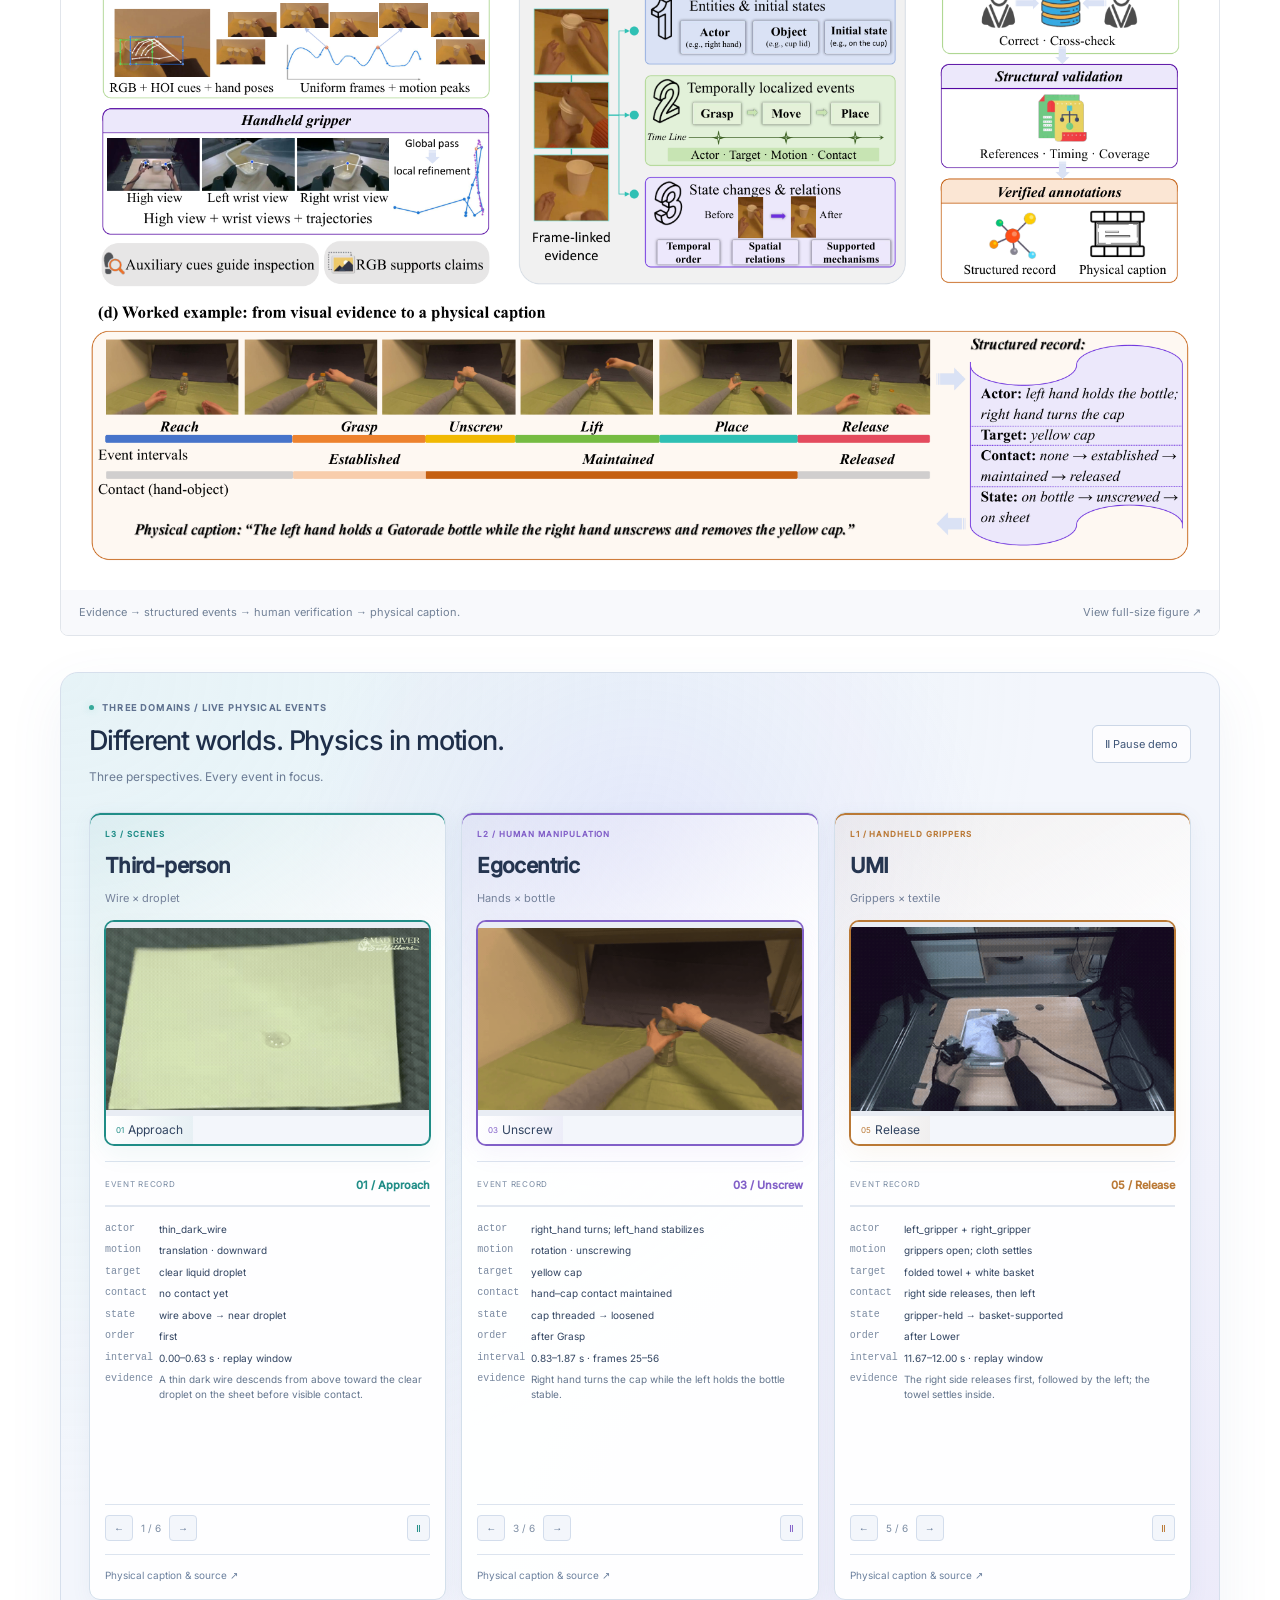
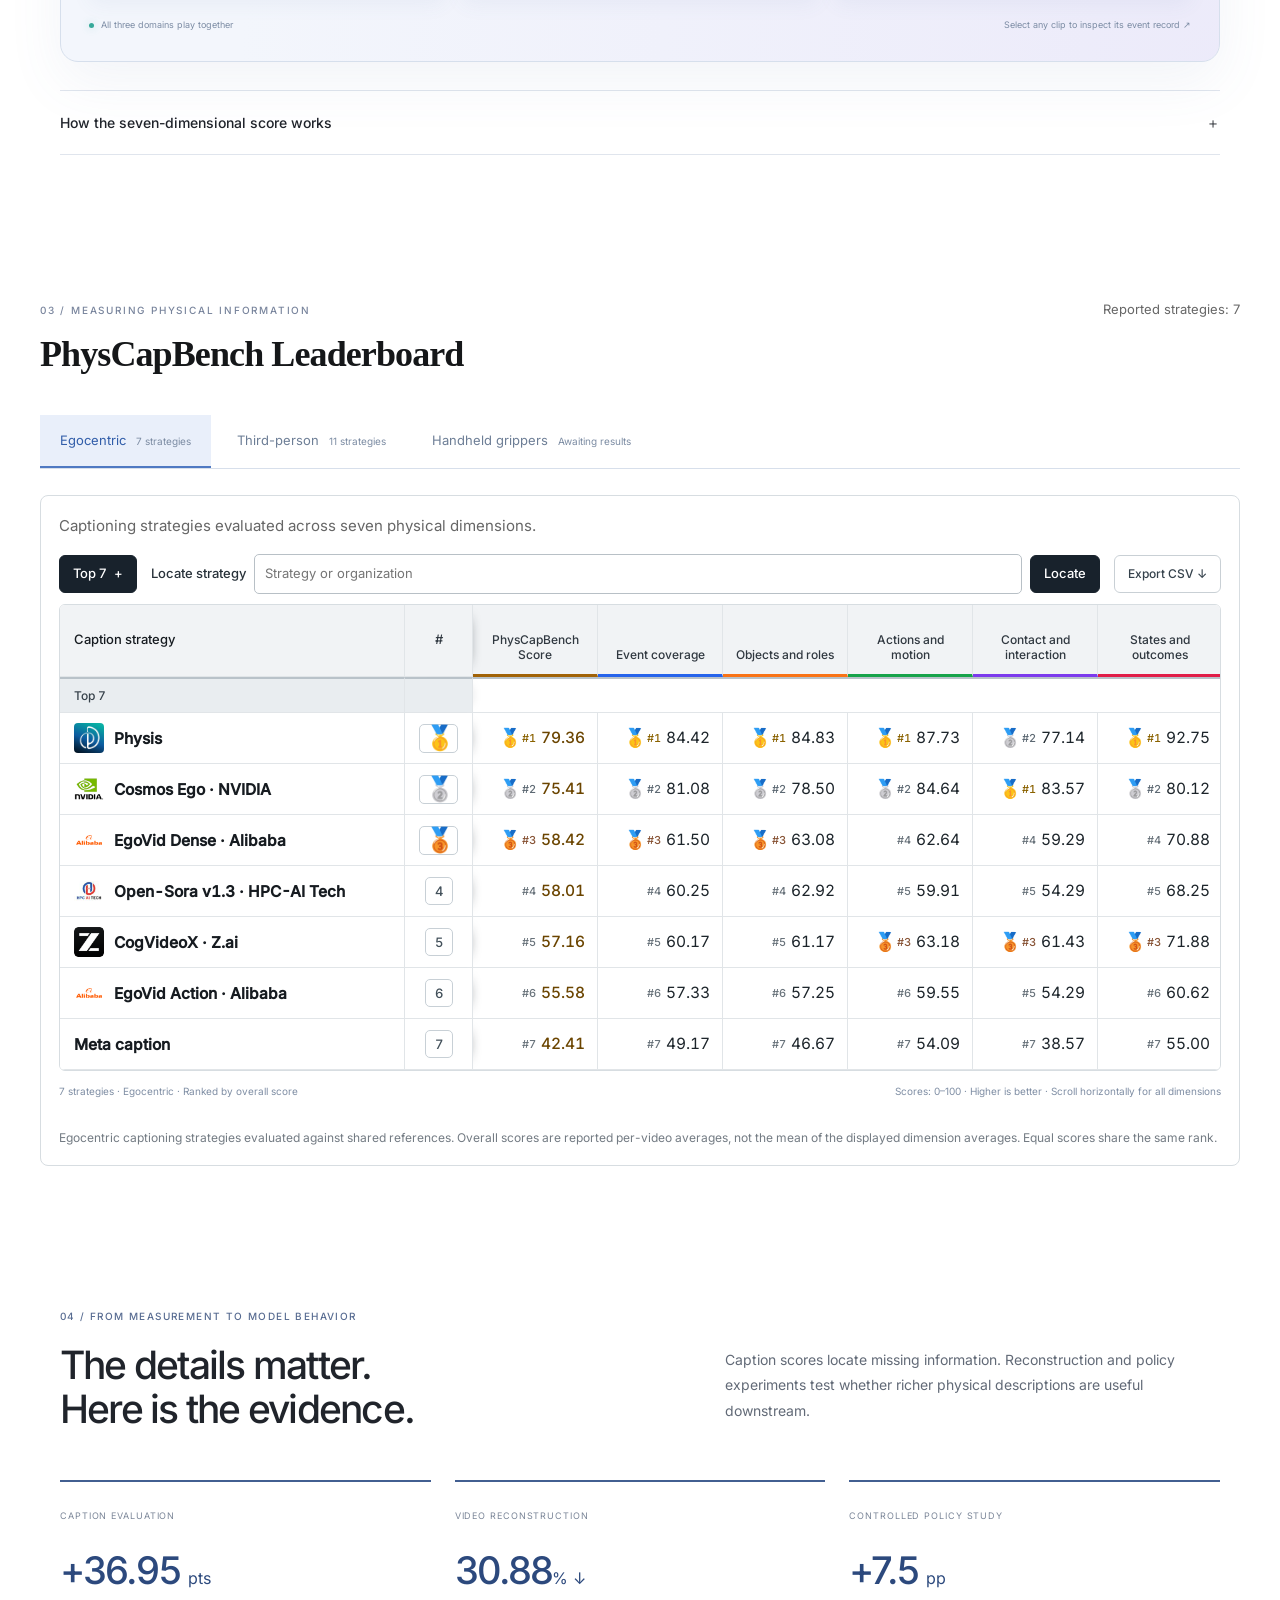
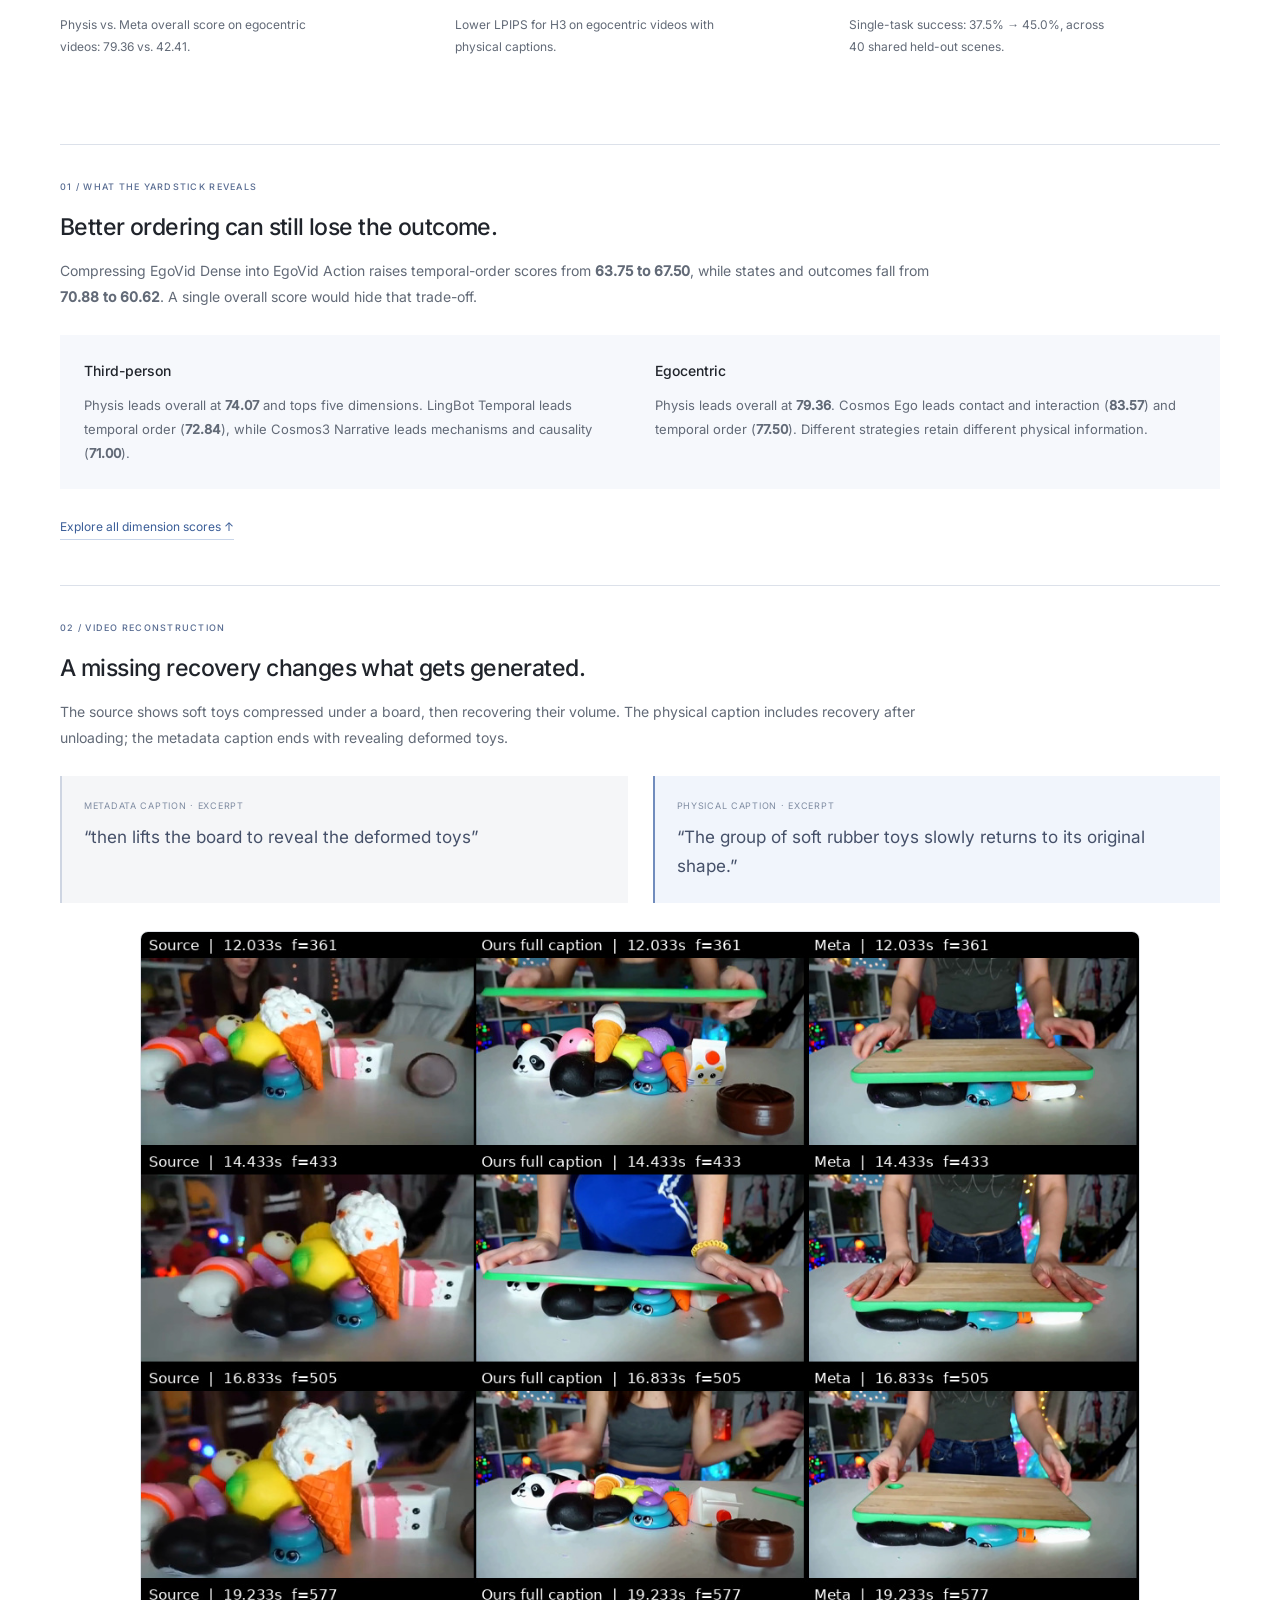
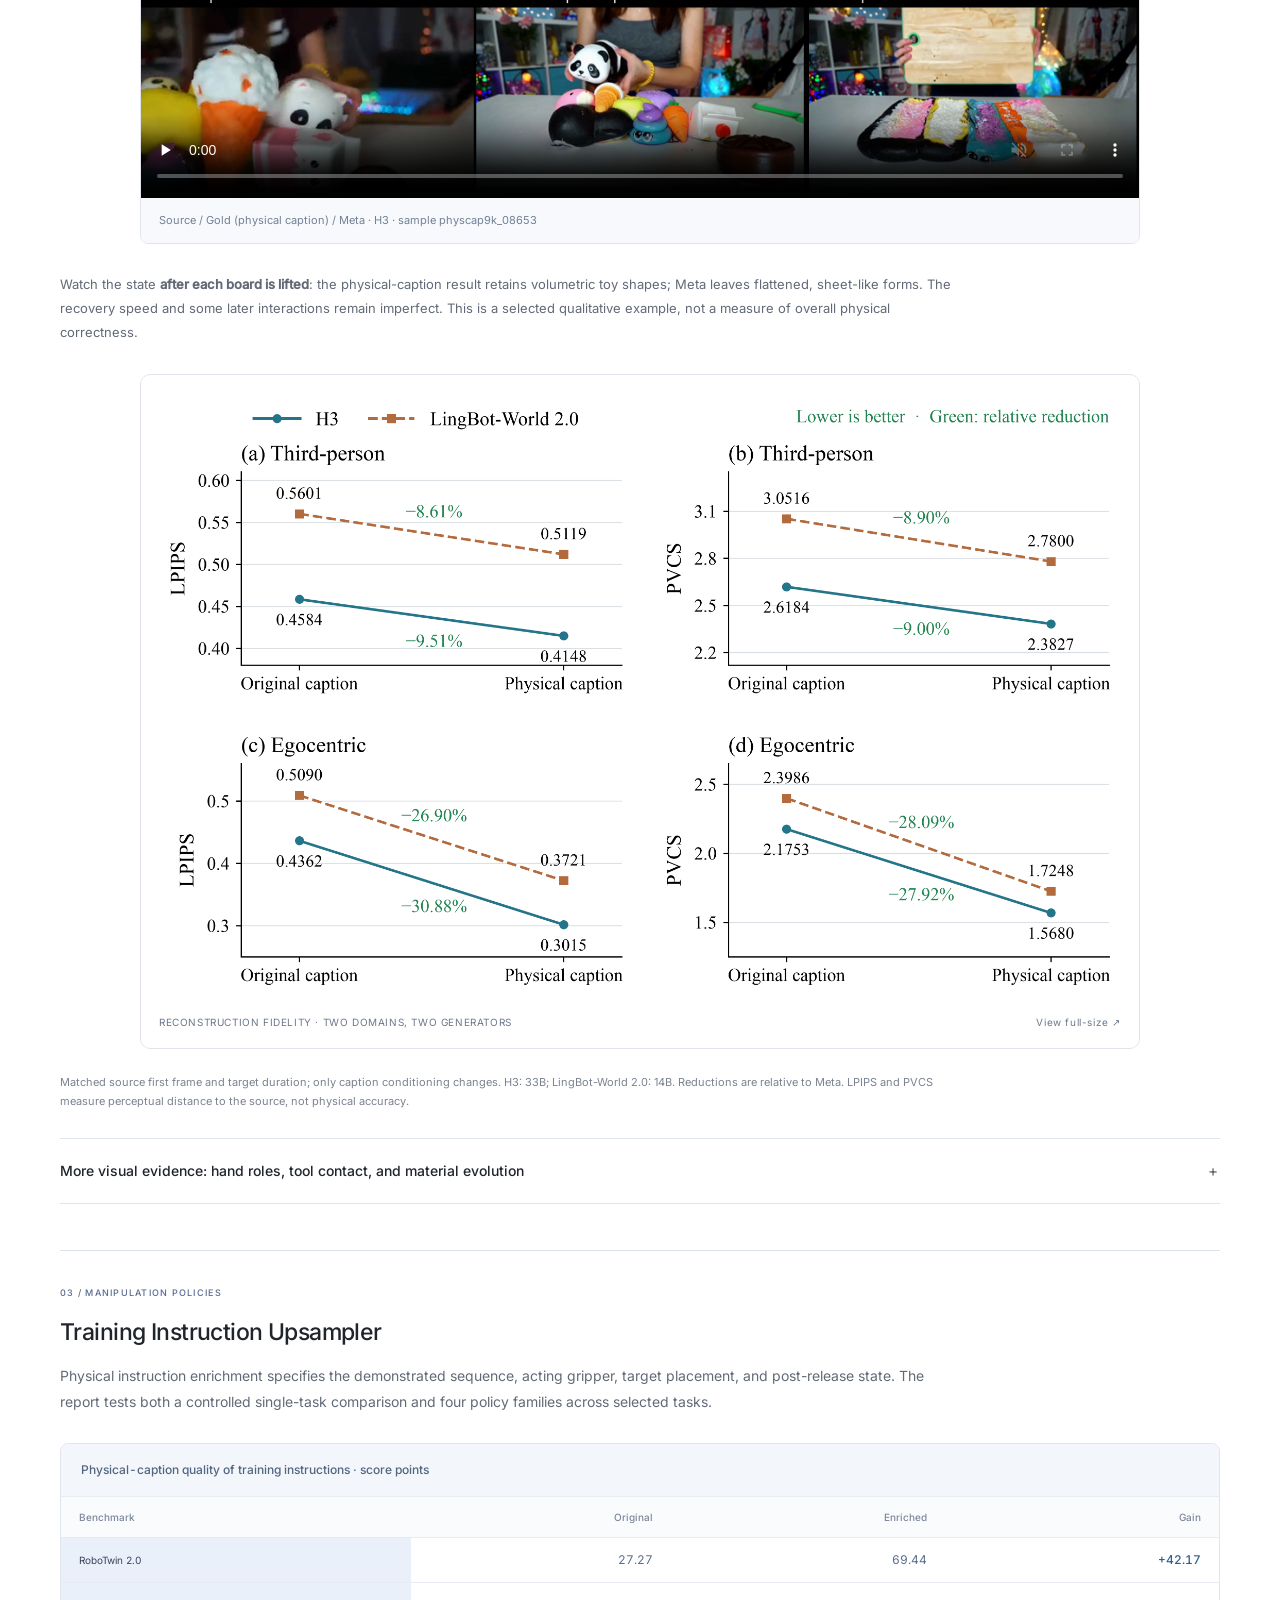
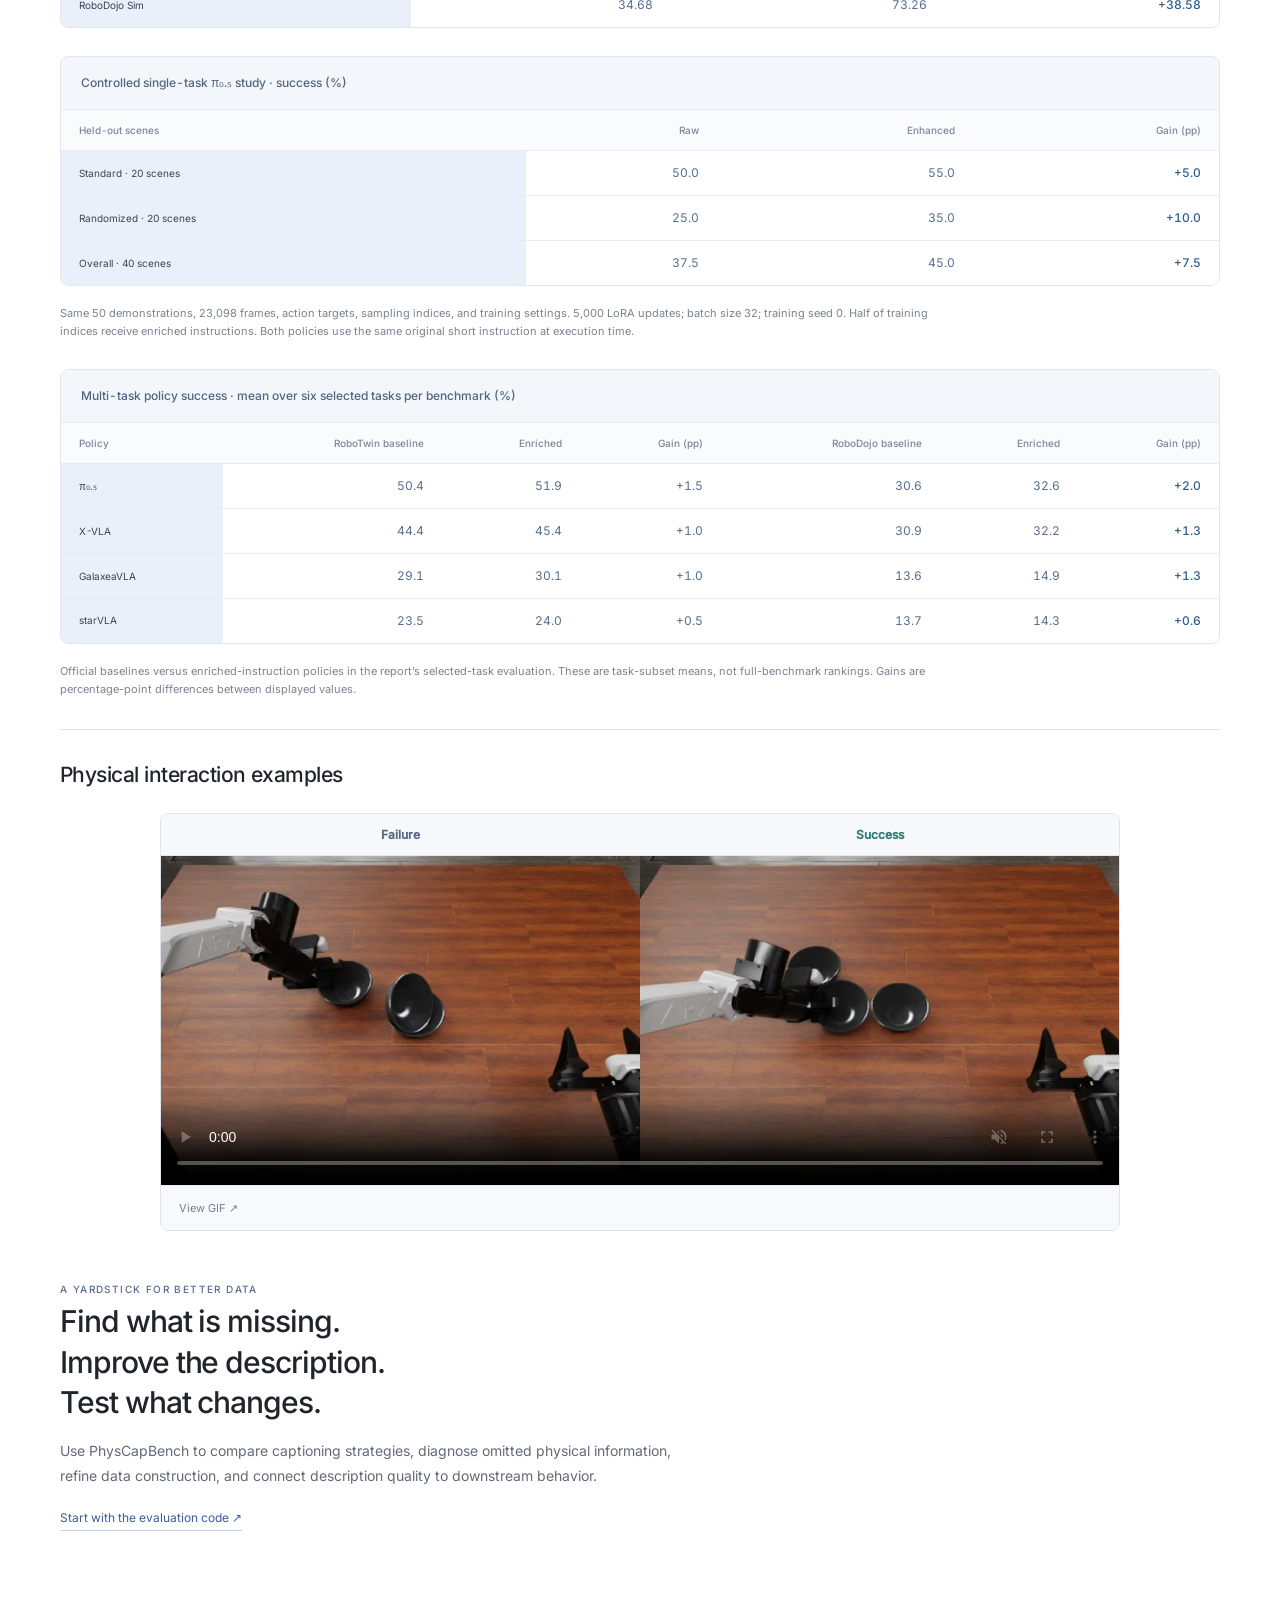
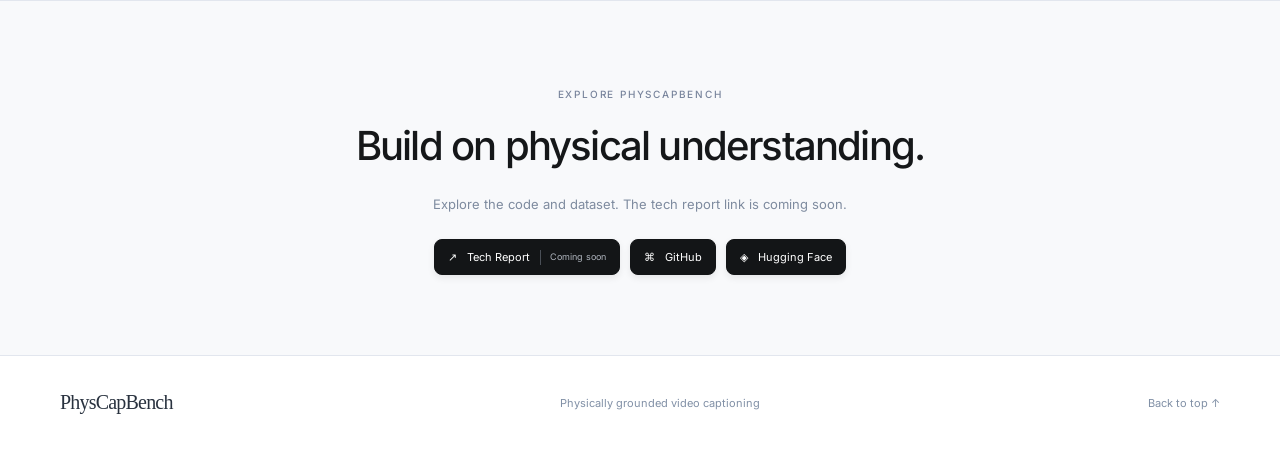
==== commit 850390c3: "Enlarge leaderboard logos and typography" ====
--- a/intro.html
+++ b/intro.html
@@ -1,5 +1,5 @@
 <!doctype html>
-<html lang="en"><head><meta charset="utf-8"><meta name="viewport" content="width=device-width,initial-scale=1"><title>PhysCapBench · Physically Grounded Video Captioning</title><meta name="description" content="A cross-domain benchmark for physically grounded video captioning. Explore three data domains, seven evaluation dimensions, and report results."><link rel="stylesheet" href="research.css"><link rel="stylesheet" href="academic.css?v=20261110-pku-size"><script src="links.js?v=20261103-links2" defer></script><script src="research.js?v=20261110-model-first" defer></script><script src="mosaic.js" defer></script><script>
+<html lang="en"><head><meta charset="utf-8"><meta name="viewport" content="width=device-width,initial-scale=1"><title>PhysCapBench · Physically Grounded Video Captioning</title><meta name="description" content="A cross-domain benchmark for physically grounded video captioning. Explore three data domains, seven evaluation dimensions, and report results."><link rel="stylesheet" href="research.css"><link rel="stylesheet" href="academic.css?v=20261110-board-readable"><script src="links.js?v=20261103-links2" defer></script><script src="research.js?v=20261110-model-first" defer></script><script src="mosaic.js" defer></script><script>
 try {
   const arrival = Number(sessionStorage.getItem('physcap-about-arrival'));
   sessionStorage.removeItem('physcap-about-arrival');
--- a/academic.css
+++ b/academic.css
@@ -165,9 +165,14 @@
 
 /* Small official brand marks beside company and strategy names. */
 .reference-table{--model-width:345px}
-.strategy-name{display:flex;align-items:center;gap:8px;font-weight:650;line-height:1.4;white-space:nowrap}
-.strategy-logo{width:22px;height:22px;flex:0 0 22px;object-fit:contain;border-radius:3px}
-@media(max-width:720px){.reference-table{--model-width:260px}.strategy-name{white-space:normal}.strategy-logo{width:20px;height:20px;flex-basis:20px}}
+.strategy-name{display:flex;align-items:center;gap:10px;font-size:15.5px;font-weight:650;line-height:1.4;white-space:nowrap}
+.strategy-logo{width:30px;height:30px;flex:0 0 30px;object-fit:contain;border-radius:4px}
+.reference-table .score-value{font-size:15.5px}
+.reference-table .cell-rank{font-size:11px}
+.reference-table thead th{font-size:12px}
+.reference-table thead .model-col,.reference-table thead .rank-col{font-size:13px}
+.reference-table .rank-badge{font-size:13px}
+@media(max-width:720px){.reference-table{--model-width:260px}.strategy-name{white-space:normal;font-size:14px}.strategy-logo{width:26px;height:26px;flex-basis:26px}.reference-table .score-value{font-size:15px}}
 
 /* Keep the dataset introduction close to the benchmark figure. */
 #dataset{padding-top:24px}
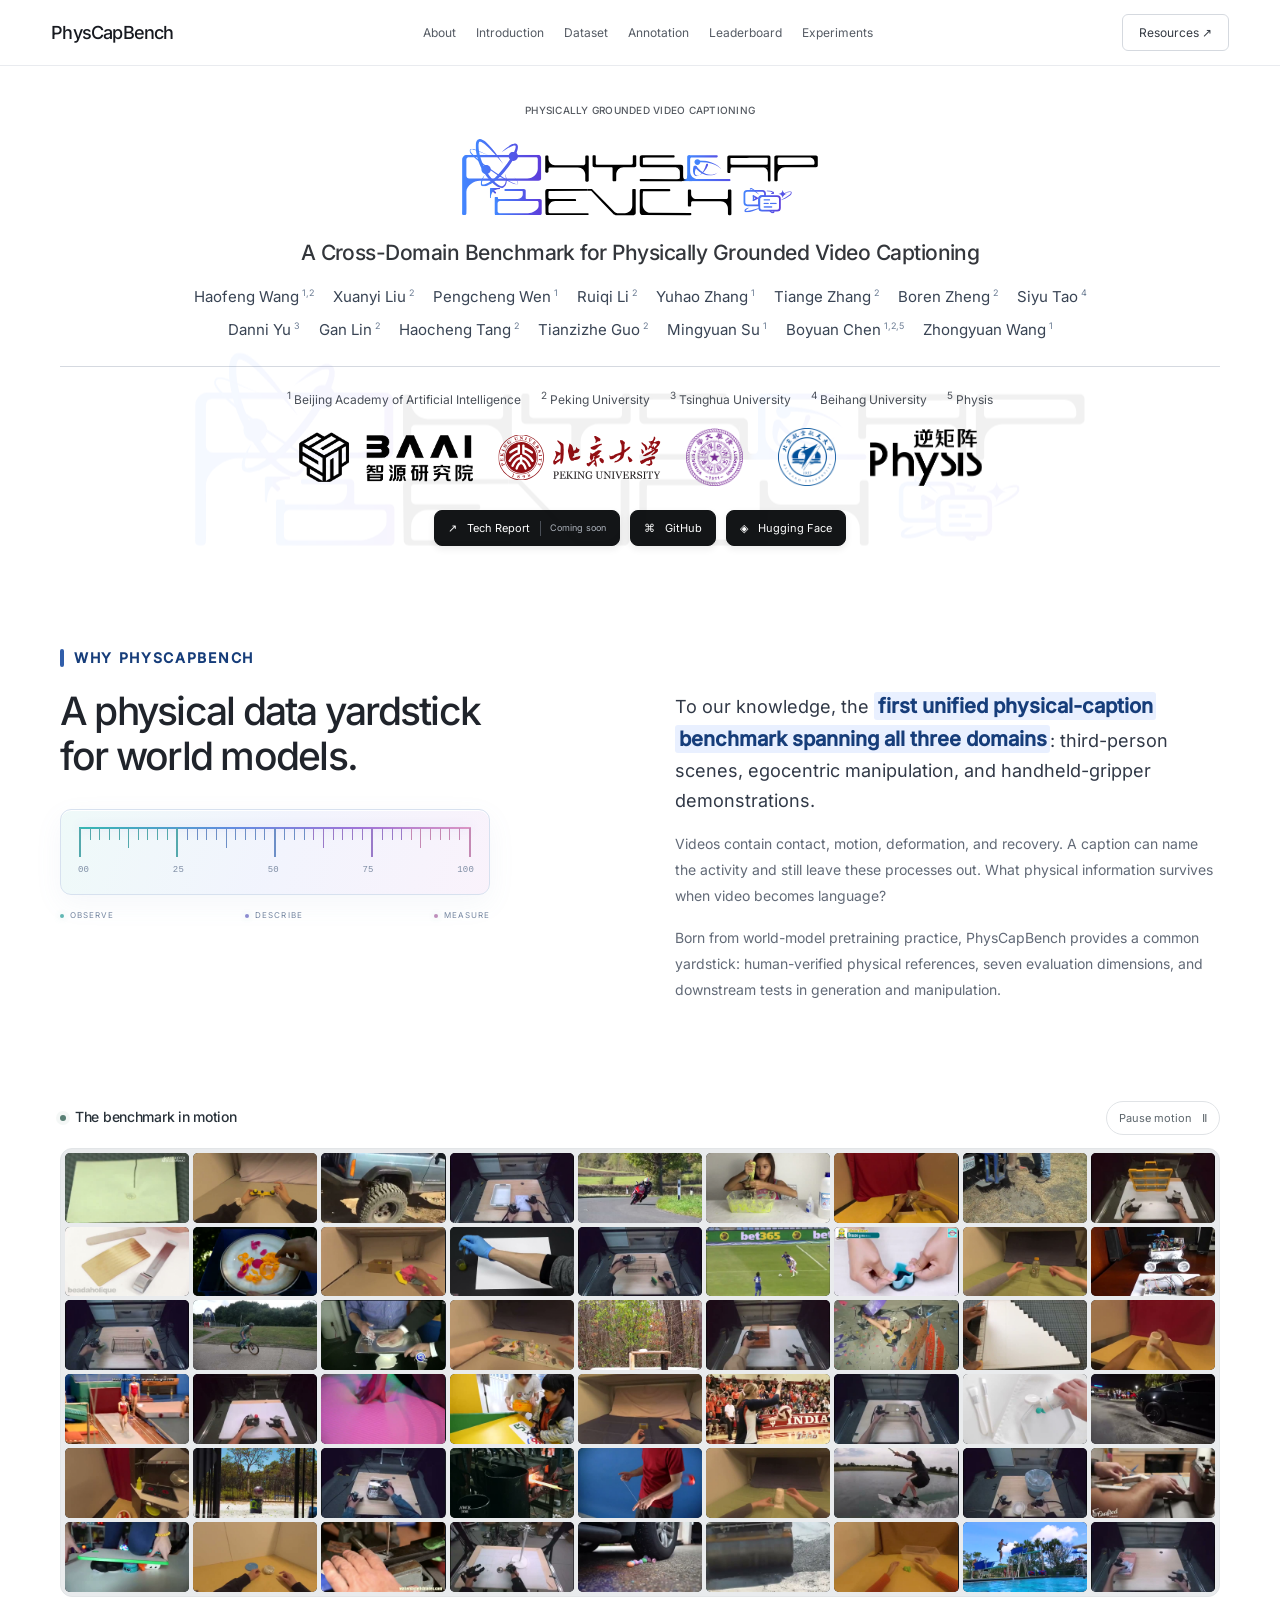
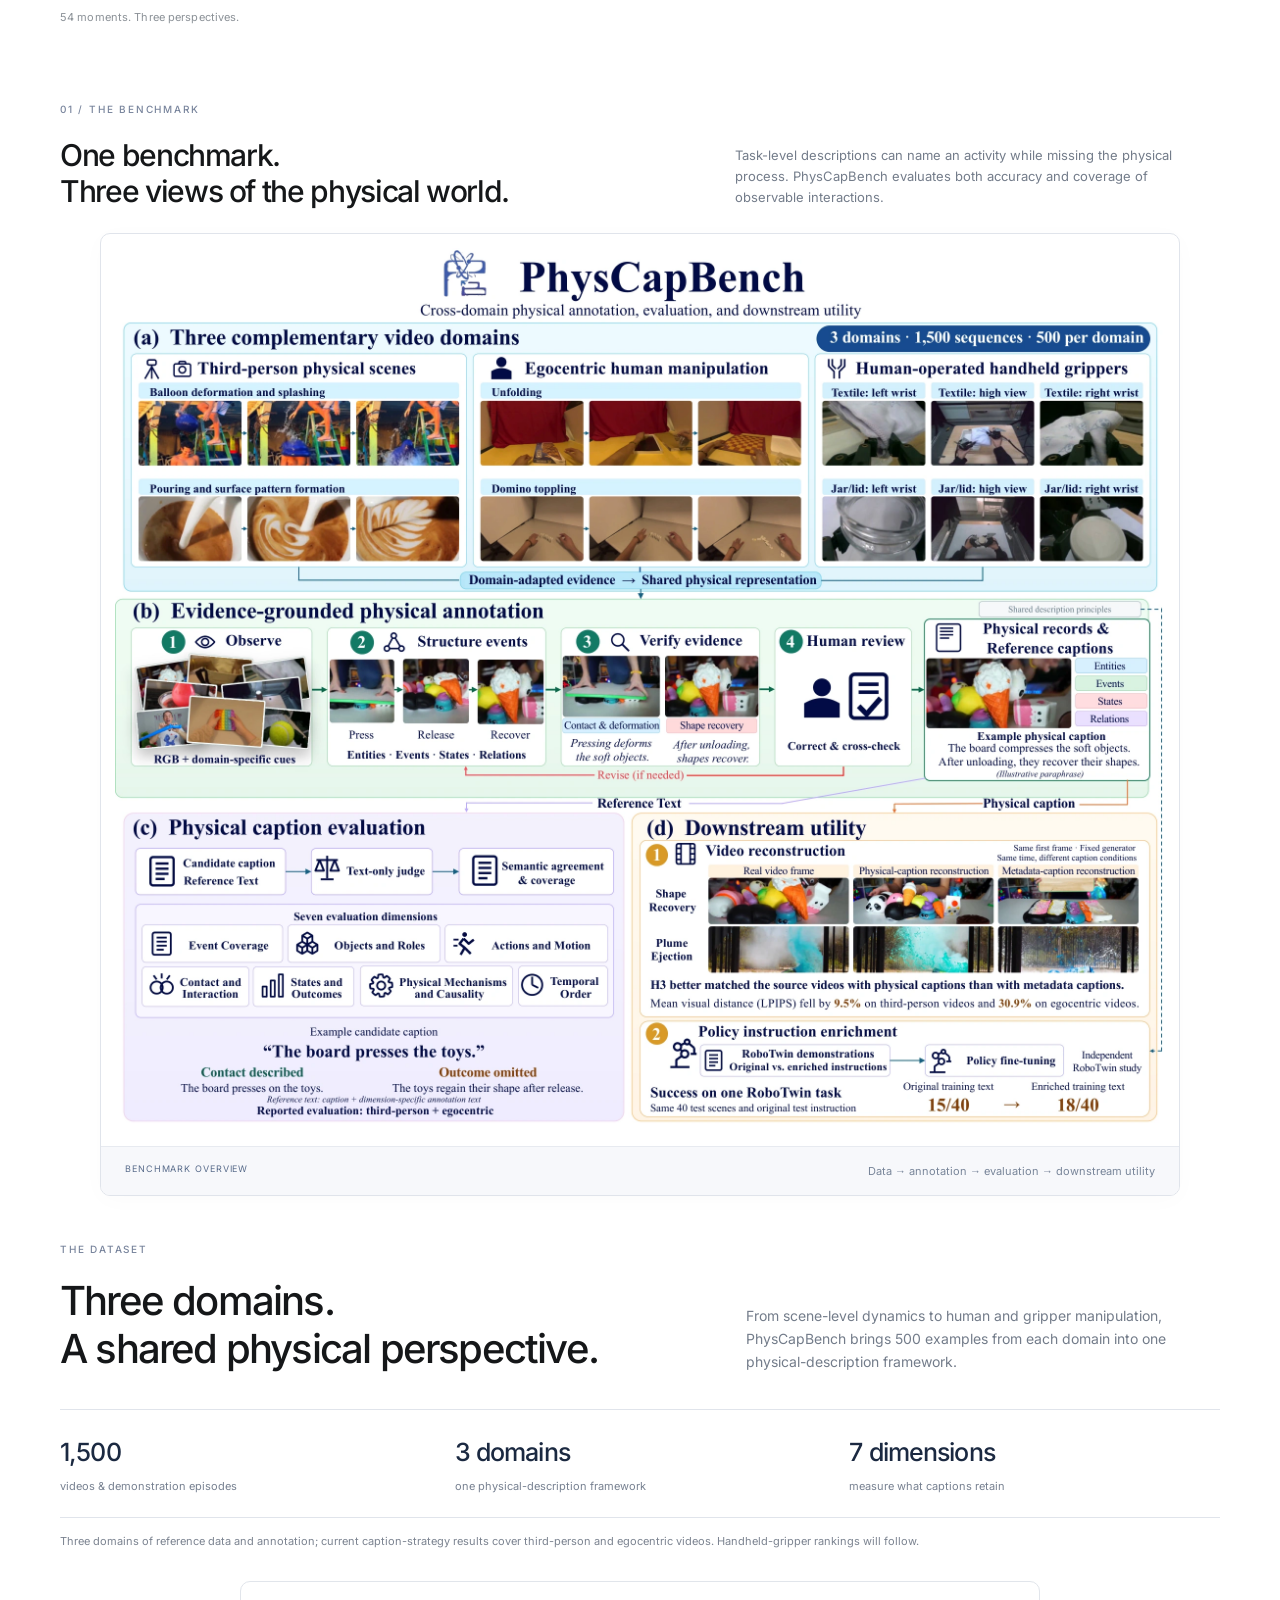
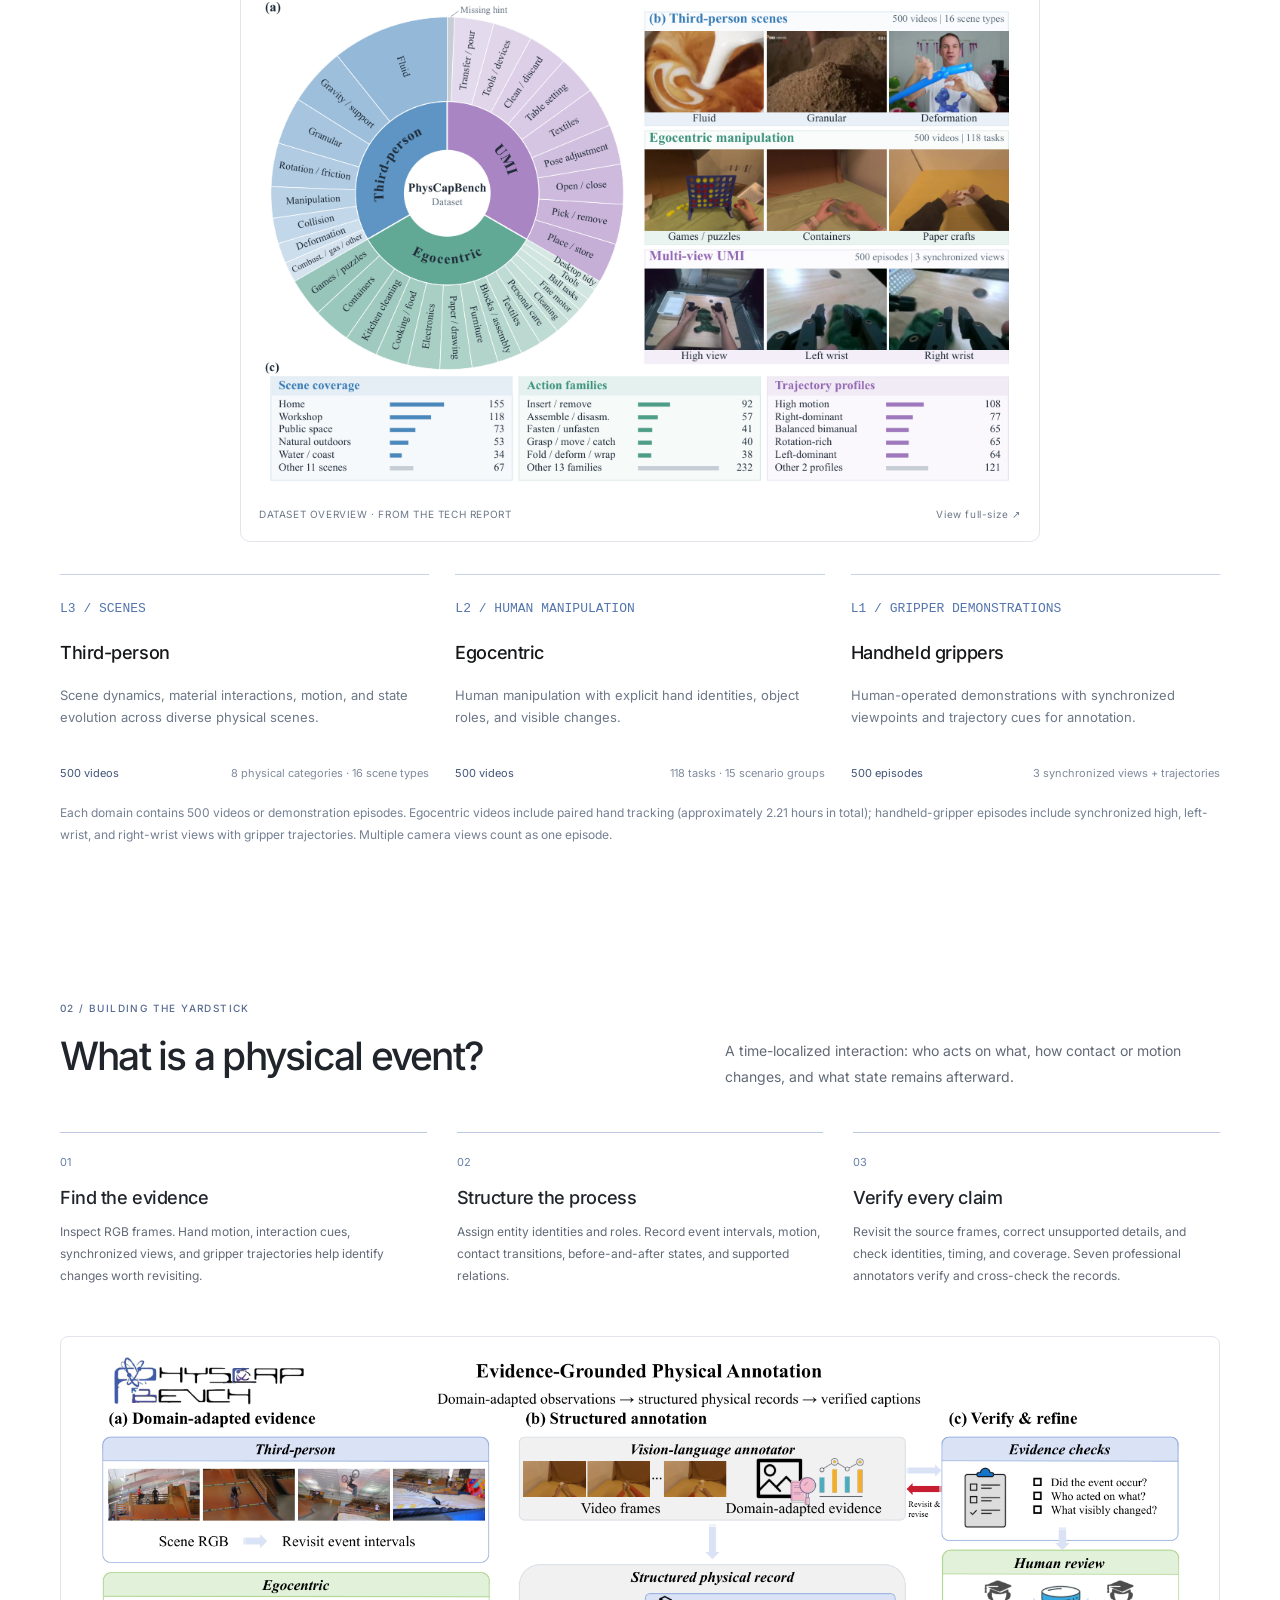
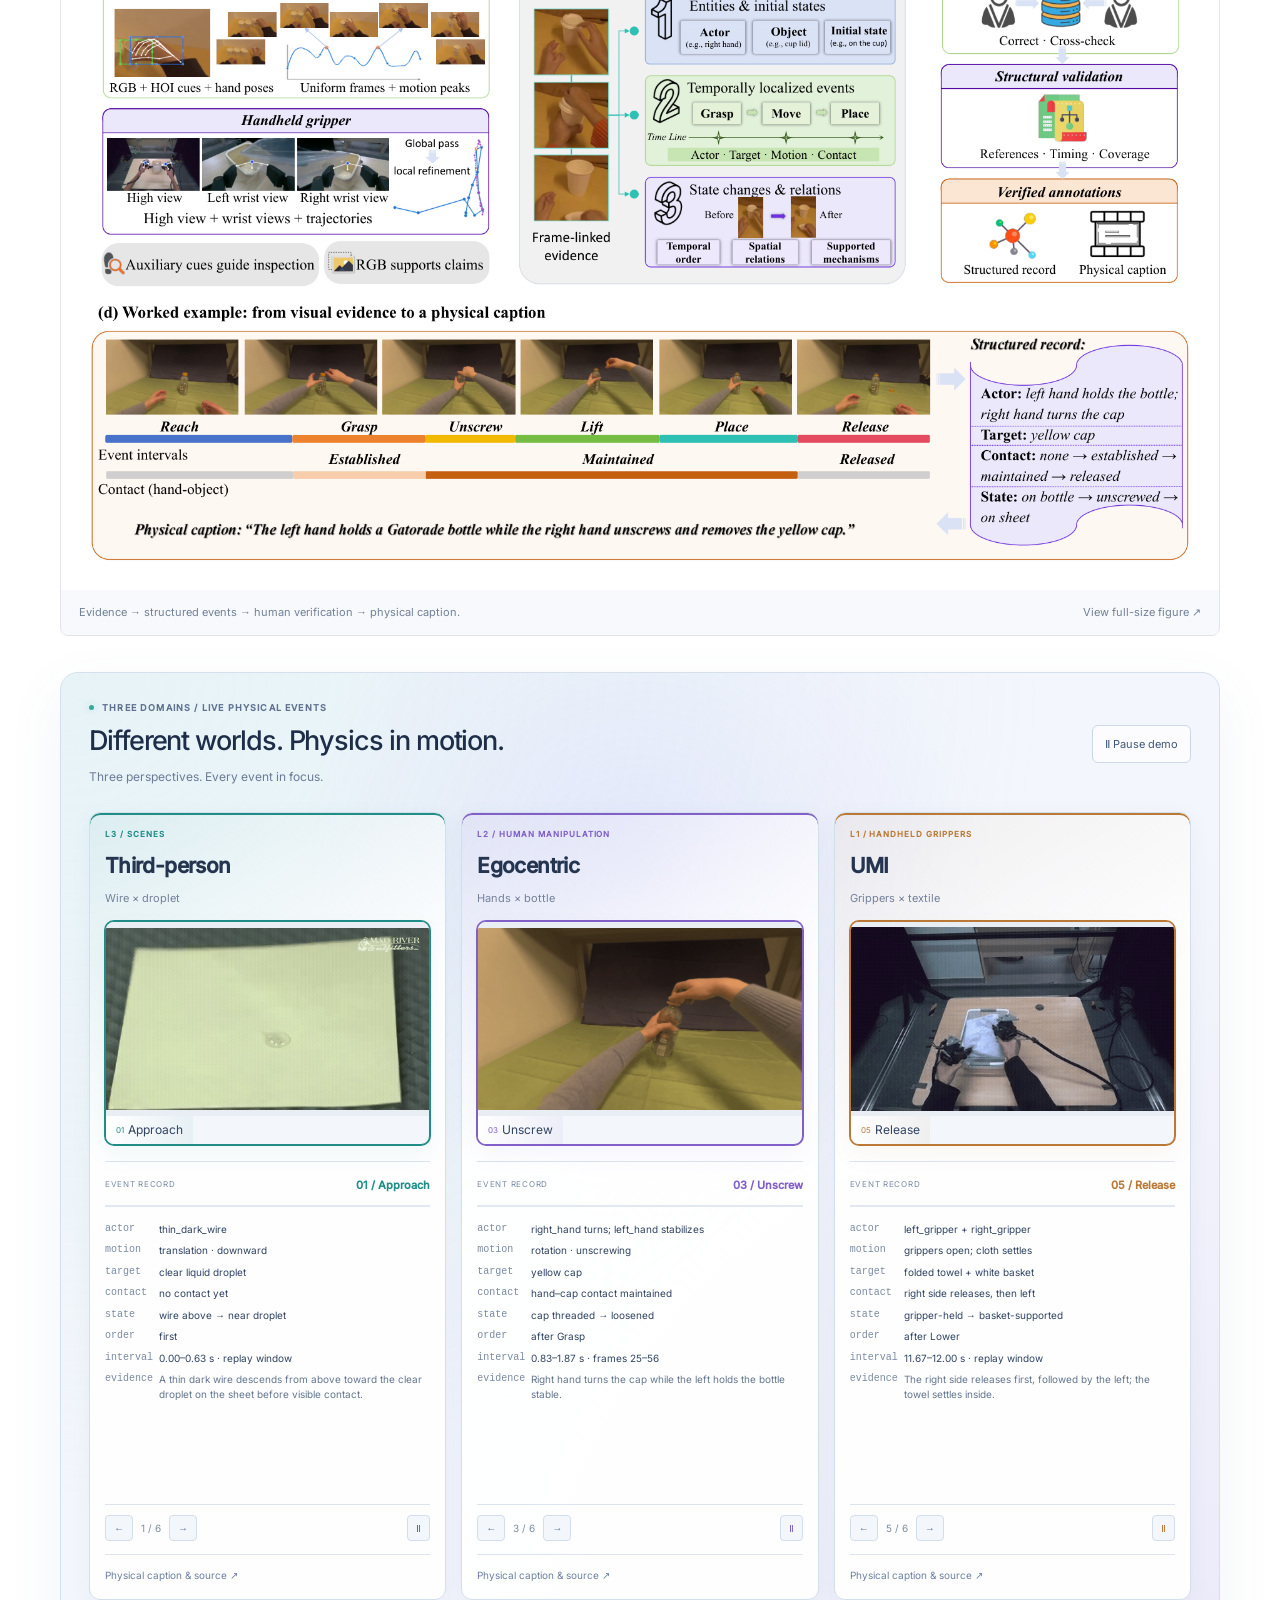
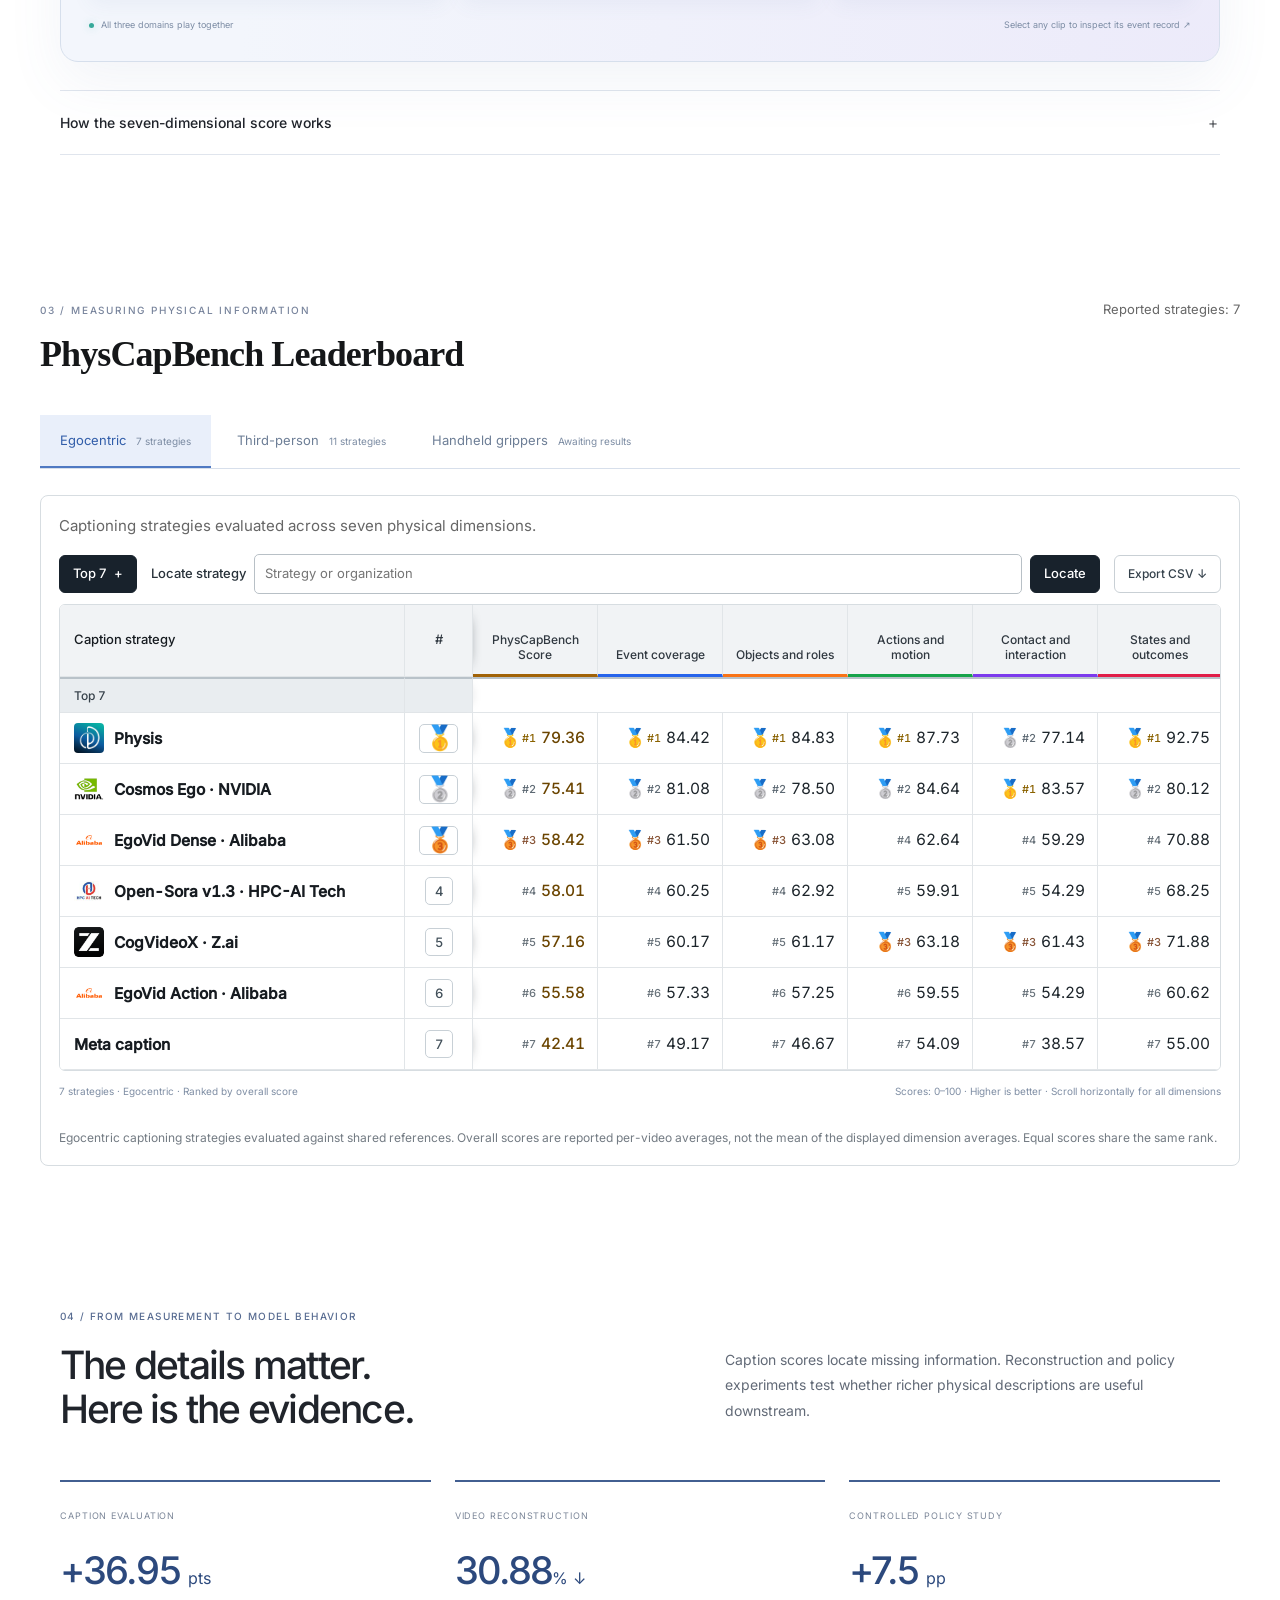
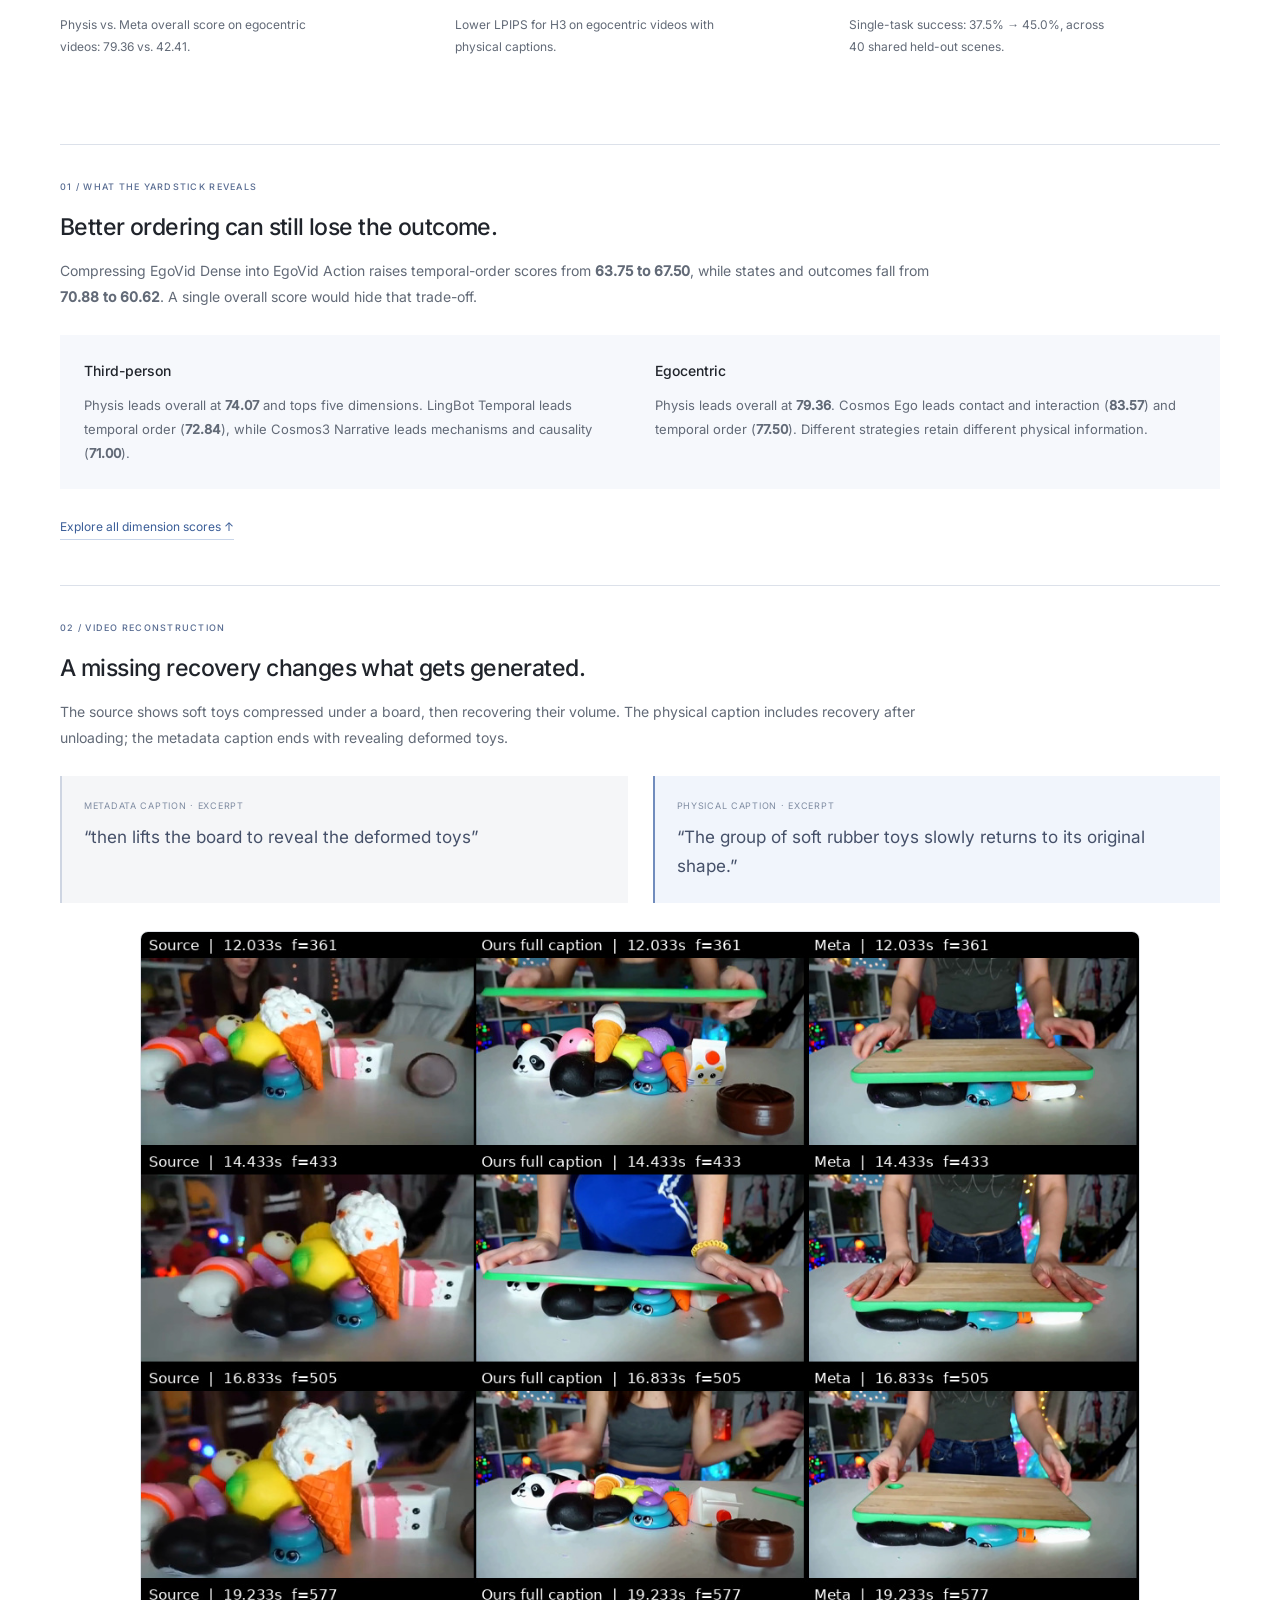
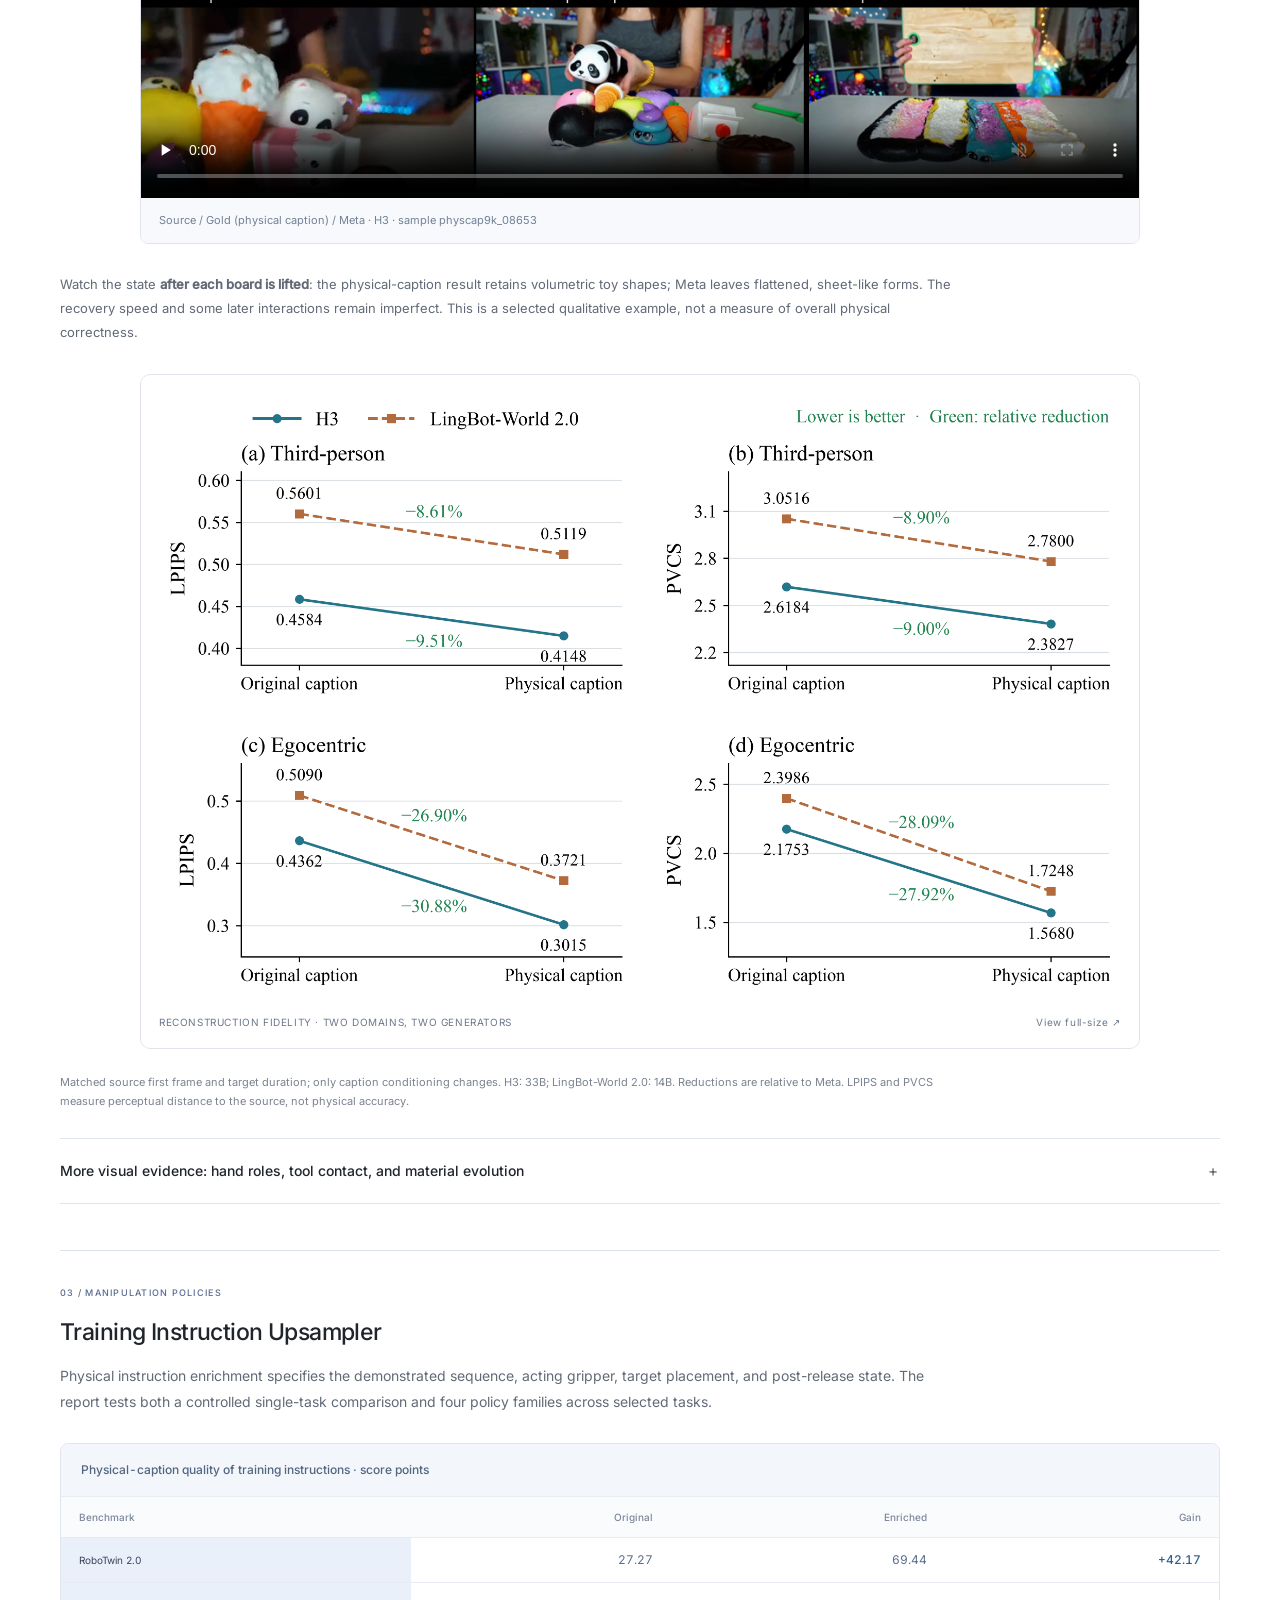
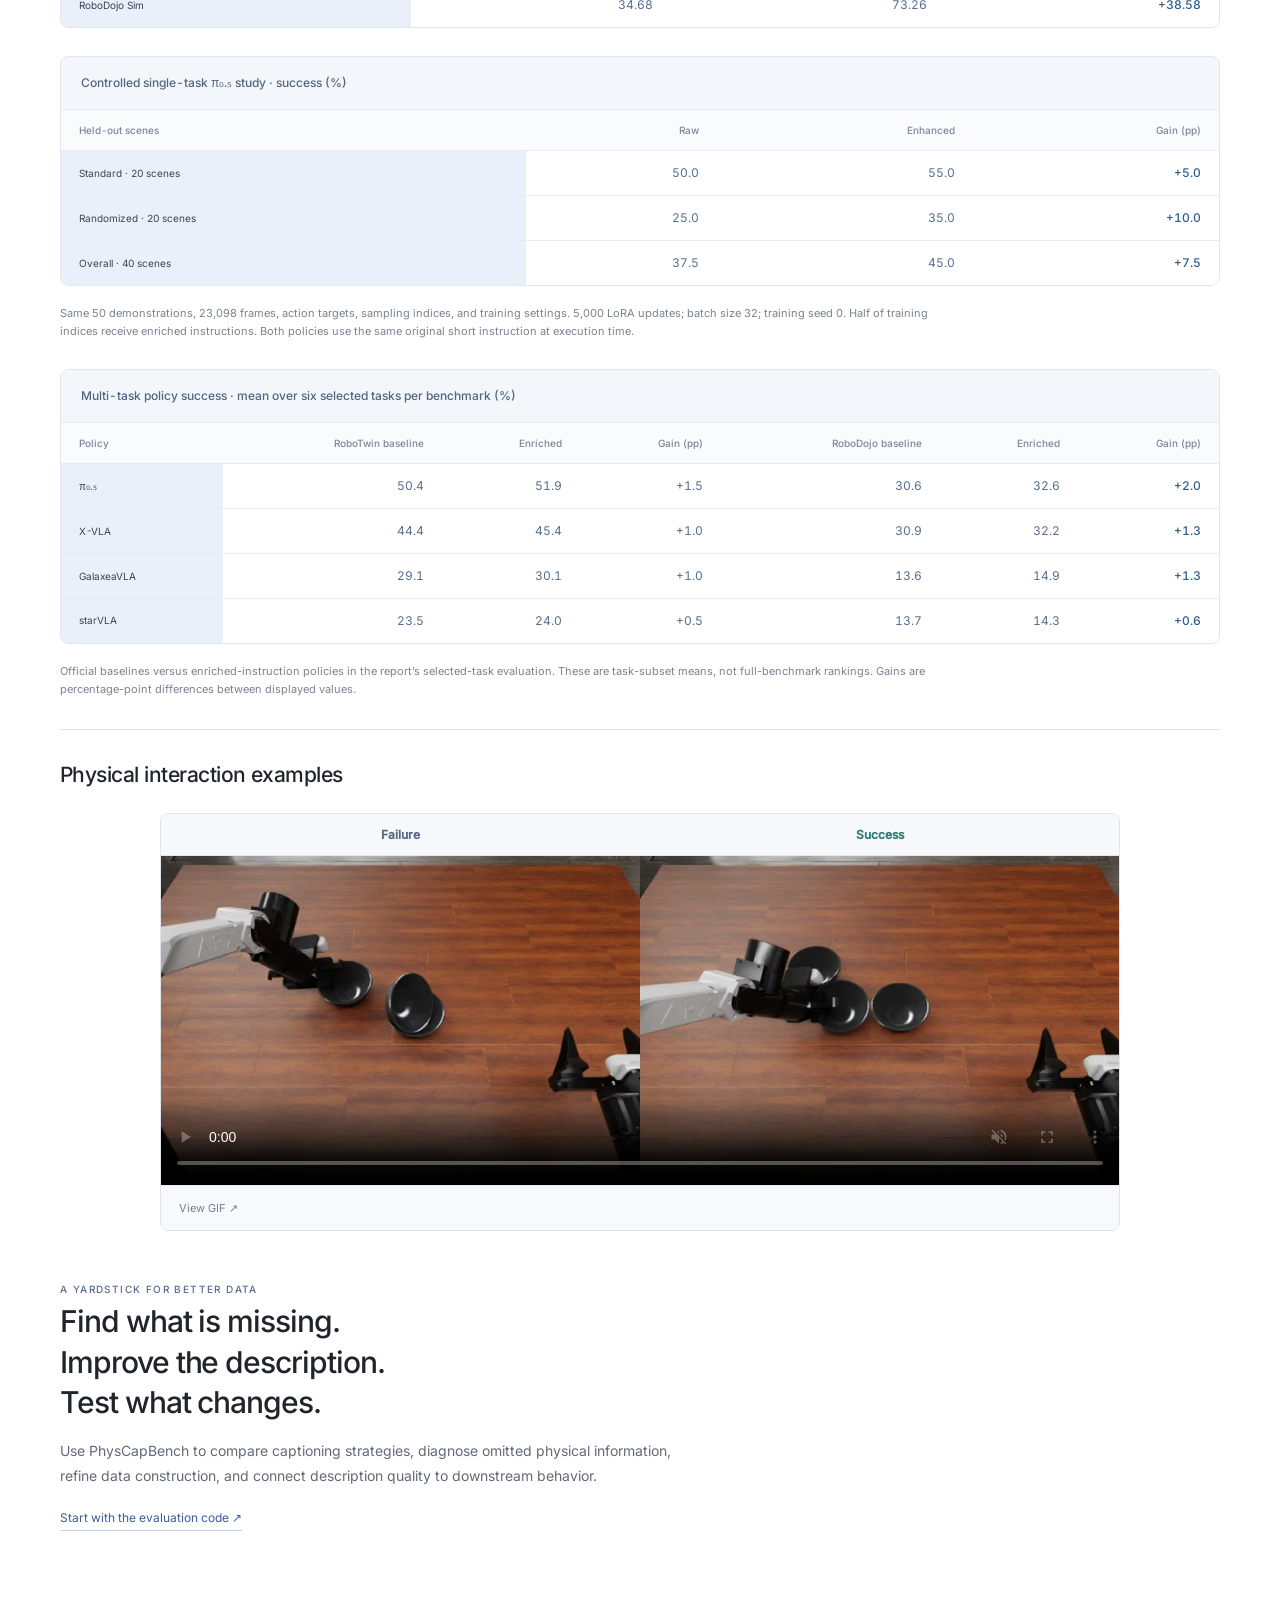
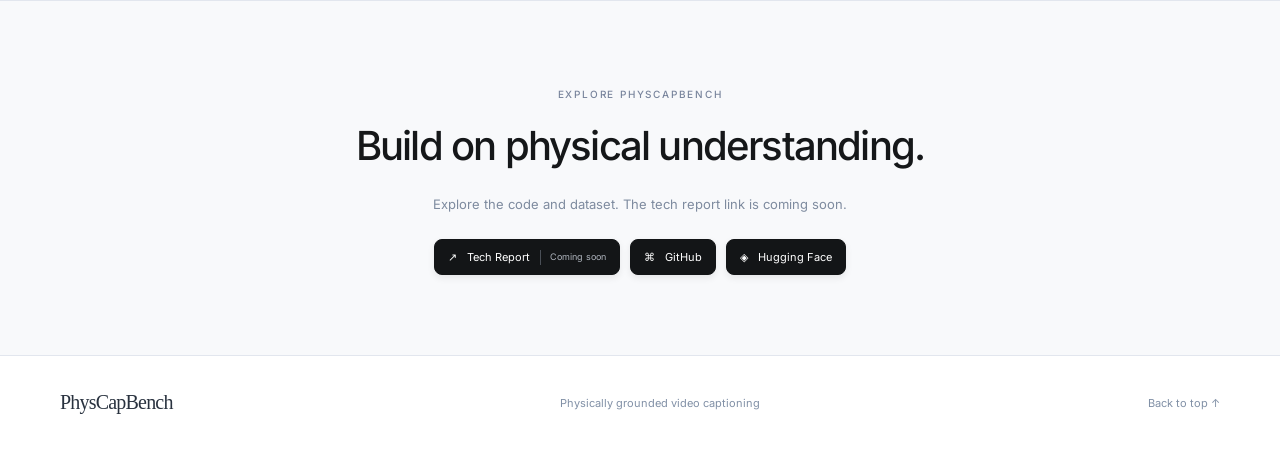
==== commit 9b8de3ba: "Move Xuanyi Liu immediately after Haofeng Wang" ====
--- a/intro.html
+++ b/intro.html
@@ -12,7 +12,7 @@
 @media(prefers-reduced-motion:reduce){html.about-arrival body{animation-duration:160ms}}
 </style><link rel="stylesheet" href="story.css?v=20261105-results-figure"><script src="event-examples.js?v=20261104-card-depth" defer></script><script src="story.js?v=20261104-card-depth" defer></script></head>
 <body><div class="page-watermark" aria-hidden="true"><img src="assets/physcapbench-logo-20261109.svg" alt="" width="703" height="160"></div><a class="skip" href="#main">Skip to content</a><header class="nav"><a class="brand" href="./" aria-label="Replay PhysCapBench introduction">PhysCapBench</a><nav aria-label="Main navigation"><a class="about-link" href="./?v=20261103-research">About</a><a href="#introduction">Introduction</a><a href="#dataset">Dataset</a><a href="#annotation">Annotation</a><a href="#leaderboard">Leaderboard</a><a href="#experiments">Experiments</a></nav><a class="nav-cta" href="#resources">Resources ↗</a></header>
-<main id="main"><section class="hero wrap"><div class="eyebrow">PHYSICALLY GROUNDED VIDEO CAPTIONING</div><h1 class="hero-logo"><img src="assets/physcapbench-logo-20261109.svg" alt="PhysCapBench" width="703" height="160"></h1><p class="paper-title">A Cross-Domain Benchmark for Physically Grounded Video Captioning</p><div class="paper-authors" aria-label="Paper authors"><span class="paper-author">Haofeng Wang<sup>1,2</sup></span><span class="paper-author">Pengcheng Wen<sup>1</sup></span><span class="paper-author">Ruiqi Li<sup>2</sup></span><span class="paper-author">Yuhao Zhang<sup>1</sup></span><span class="paper-author">Tiange Zhang<sup>2</sup></span><span class="paper-author">Boren Zheng<sup>2</sup></span><span class="paper-author">Xuanyi Liu<sup>2</sup></span><span class="paper-author">Siyu Tao<sup>4</sup></span><span class="paper-author">Danni Yu<sup>3</sup></span><span class="paper-author">Gan Lin<sup>2</sup></span><span class="paper-author">Haocheng Tang<sup>2</sup></span><span class="paper-author">Tianzizhe Guo<sup>2</sup></span><span class="paper-author">Mingyuan Su<sup>1</sup></span><span class="paper-author">Boyuan Chen<sup>1,2,5</sup></span><span class="paper-author">Zhongyuan Wang<sup>1</sup></span></div><div class="affiliations" aria-label="Participating institutions"><div class="institution-names"><span><sup>1</sup> Beijing Academy of Artificial Intelligence</span><span><sup>2</sup> Peking University</span><span><sup>3</sup> Tsinghua University</span><span><sup>4</sup> Beihang University</span><span><sup>5</sup> Physis</span></div><div class="institution-logos"><a class="institution-link" href="https://www.baai.ac.cn/zh-cn/" target="_blank" rel="noopener noreferrer"><svg class="institution-lockup baai-lockup" viewBox="30 83 2142 618" role="img" aria-label="Beijing Academy of Artificial Intelligence — 智源研究院"><image href="assets/baai-logo-black.png" width="2172" height="724"/></svg></a><a class="institution-link" href="https://idm.pku.edu.cn/index.htm" target="_blank" rel="noopener noreferrer"><img class="pku-logo" src="assets/pku-logo.svg" alt="Peking University"></a><a class="institution-link" href="https://www.tsinghua.edu.cn/" target="_blank" rel="noopener noreferrer"><img class="institution-seal" src="assets/tsinghua-logo.png" alt="Tsinghua University"></a><a class="institution-link" href="https://www.buaa.edu.cn/" target="_blank" rel="noopener noreferrer"><img class="institution-seal" src="assets/beihang-logo.png" alt="Beihang University"></a><a class="institution-link" href="https://physis-ai.com/" target="_blank" rel="noopener noreferrer"><svg class="institution-lockup physis-lockup" viewBox="414 207 981 499" role="img" aria-label="Physis — 逆矩阵"><image href="assets/physis-logo-black.png" width="1821" height="864"/></svg></a></div></div><div class="resources" data-resources><button class="resource-button" aria-disabled="true"><span aria-hidden="true">↗</span> Tech Report<small>Coming soon</small></button><a class="resource-button" href="https://github.com/hfwang2001/PhysCapBench" target="_blank" rel="noopener noreferrer"><span aria-hidden="true">⌘</span> GitHub</a><a class="resource-button" href="https://huggingface.co/datasets/hfwang01/PhysCapBench" target="_blank" rel="noopener noreferrer"><span aria-hidden="true">◈</span> Hugging Face</a></div></section>
+<main id="main"><section class="hero wrap"><div class="eyebrow">PHYSICALLY GROUNDED VIDEO CAPTIONING</div><h1 class="hero-logo"><img src="assets/physcapbench-logo-20261109.svg" alt="PhysCapBench" width="703" height="160"></h1><p class="paper-title">A Cross-Domain Benchmark for Physically Grounded Video Captioning</p><div class="paper-authors" aria-label="Paper authors"><span class="paper-author">Haofeng Wang<sup>1,2</sup></span><span class="paper-author">Xuanyi Liu<sup>2</sup></span><span class="paper-author">Pengcheng Wen<sup>1</sup></span><span class="paper-author">Ruiqi Li<sup>2</sup></span><span class="paper-author">Yuhao Zhang<sup>1</sup></span><span class="paper-author">Tiange Zhang<sup>2</sup></span><span class="paper-author">Boren Zheng<sup>2</sup></span><span class="paper-author">Siyu Tao<sup>4</sup></span><span class="paper-author">Danni Yu<sup>3</sup></span><span class="paper-author">Gan Lin<sup>2</sup></span><span class="paper-author">Haocheng Tang<sup>2</sup></span><span class="paper-author">Tianzizhe Guo<sup>2</sup></span><span class="paper-author">Mingyuan Su<sup>1</sup></span><span class="paper-author">Boyuan Chen<sup>1,2,5</sup></span><span class="paper-author">Zhongyuan Wang<sup>1</sup></span></div><div class="affiliations" aria-label="Participating institutions"><div class="institution-names"><span><sup>1</sup> Beijing Academy of Artificial Intelligence</span><span><sup>2</sup> Peking University</span><span><sup>3</sup> Tsinghua University</span><span><sup>4</sup> Beihang University</span><span><sup>5</sup> Physis</span></div><div class="institution-logos"><a class="institution-link" href="https://www.baai.ac.cn/zh-cn/" target="_blank" rel="noopener noreferrer"><svg class="institution-lockup baai-lockup" viewBox="30 83 2142 618" role="img" aria-label="Beijing Academy of Artificial Intelligence — 智源研究院"><image href="assets/baai-logo-black.png" width="2172" height="724"/></svg></a><a class="institution-link" href="https://idm.pku.edu.cn/index.htm" target="_blank" rel="noopener noreferrer"><img class="pku-logo" src="assets/pku-logo.svg" alt="Peking University"></a><a class="institution-link" href="https://www.tsinghua.edu.cn/" target="_blank" rel="noopener noreferrer"><img class="institution-seal" src="assets/tsinghua-logo.png" alt="Tsinghua University"></a><a class="institution-link" href="https://www.buaa.edu.cn/" target="_blank" rel="noopener noreferrer"><img class="institution-seal" src="assets/beihang-logo.png" alt="Beihang University"></a><a class="institution-link" href="https://physis-ai.com/" target="_blank" rel="noopener noreferrer"><svg class="institution-lockup physis-lockup" viewBox="414 207 981 499" role="img" aria-label="Physis — 逆矩阵"><image href="assets/physis-logo-black.png" width="1821" height="864"/></svg></a></div></div><div class="resources" data-resources><button class="resource-button" aria-disabled="true"><span aria-hidden="true">↗</span> Tech Report<small>Coming soon</small></button><a class="resource-button" href="https://github.com/hfwang2001/PhysCapBench" target="_blank" rel="noopener noreferrer"><span aria-hidden="true">⌘</span> GitHub</a><a class="resource-button" href="https://huggingface.co/datasets/hfwang01/PhysCapBench" target="_blank" rel="noopener noreferrer"><span aria-hidden="true">◈</span> Hugging Face</a></div></section>
 
 <section class="story-section wrap" id="introduction" aria-labelledby="intro-title">
 <div class="story-eyebrow">WHY PHYSCAPBENCH</div>
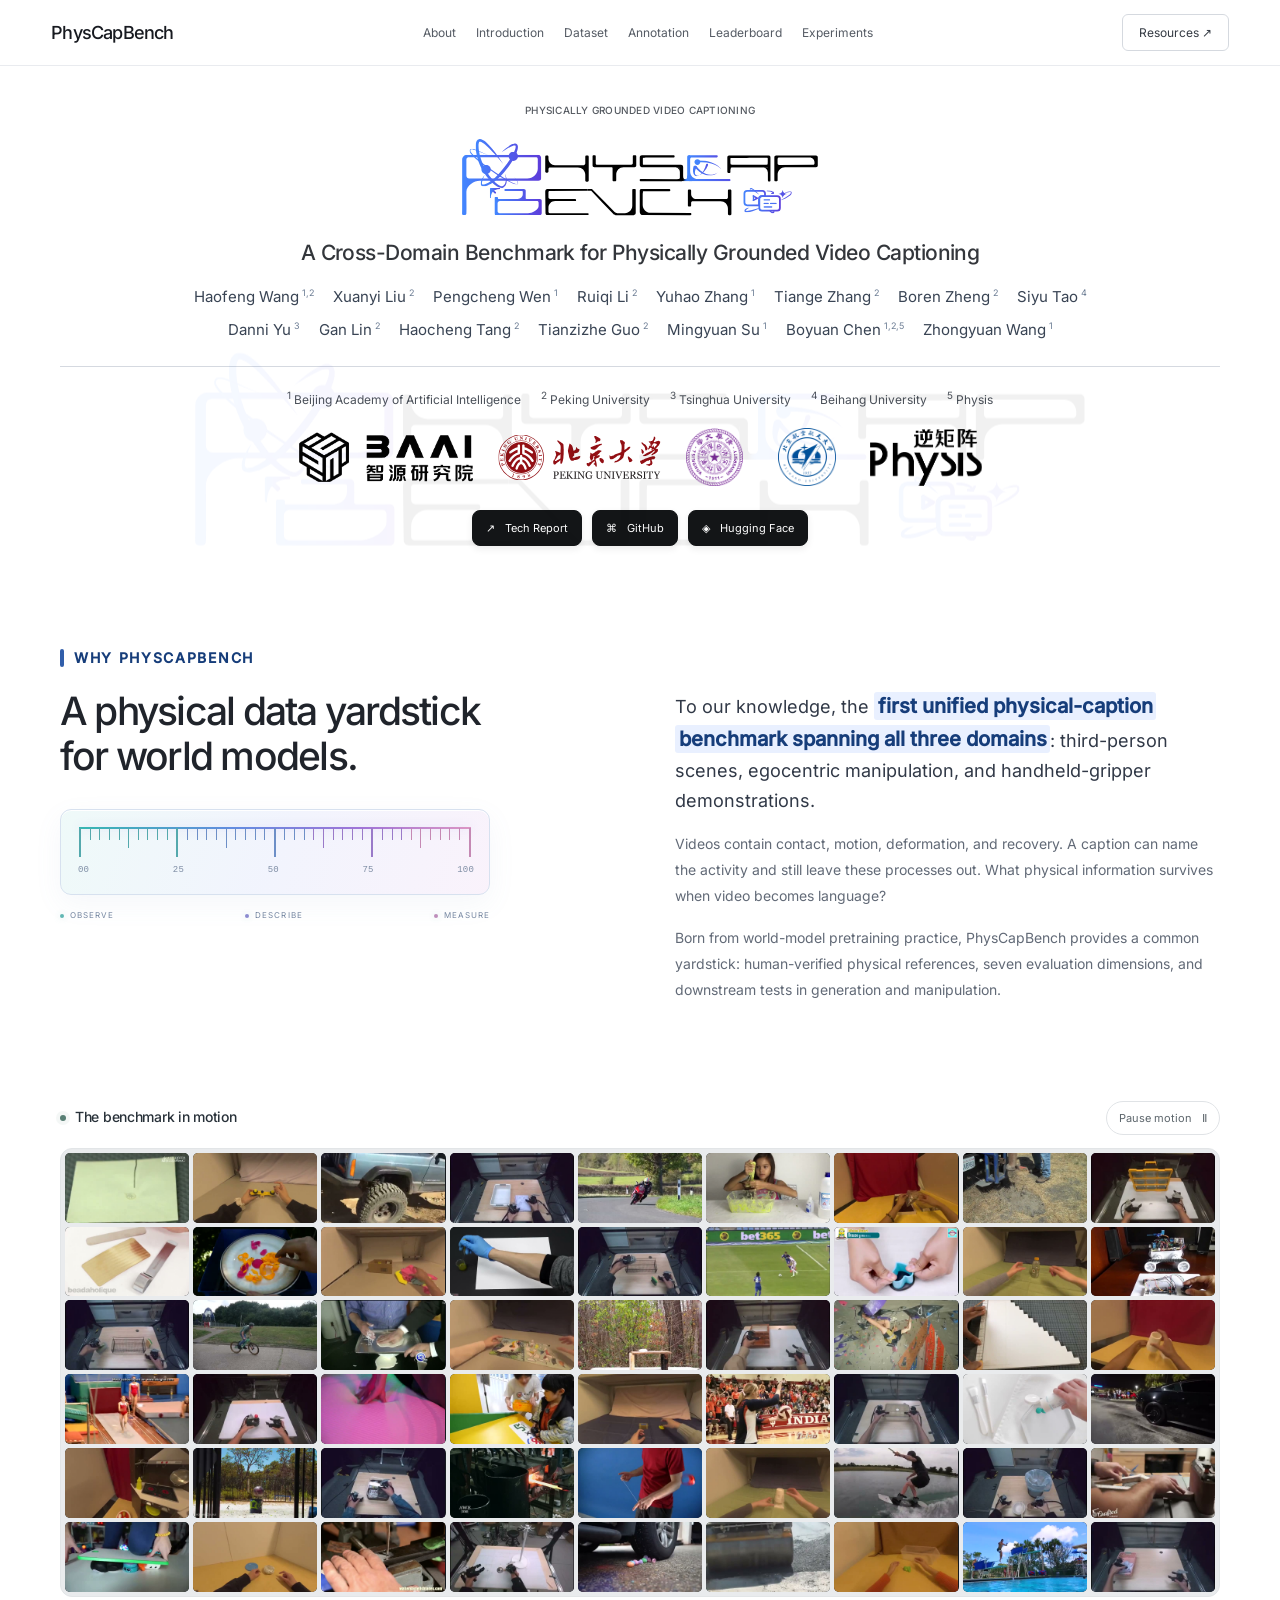
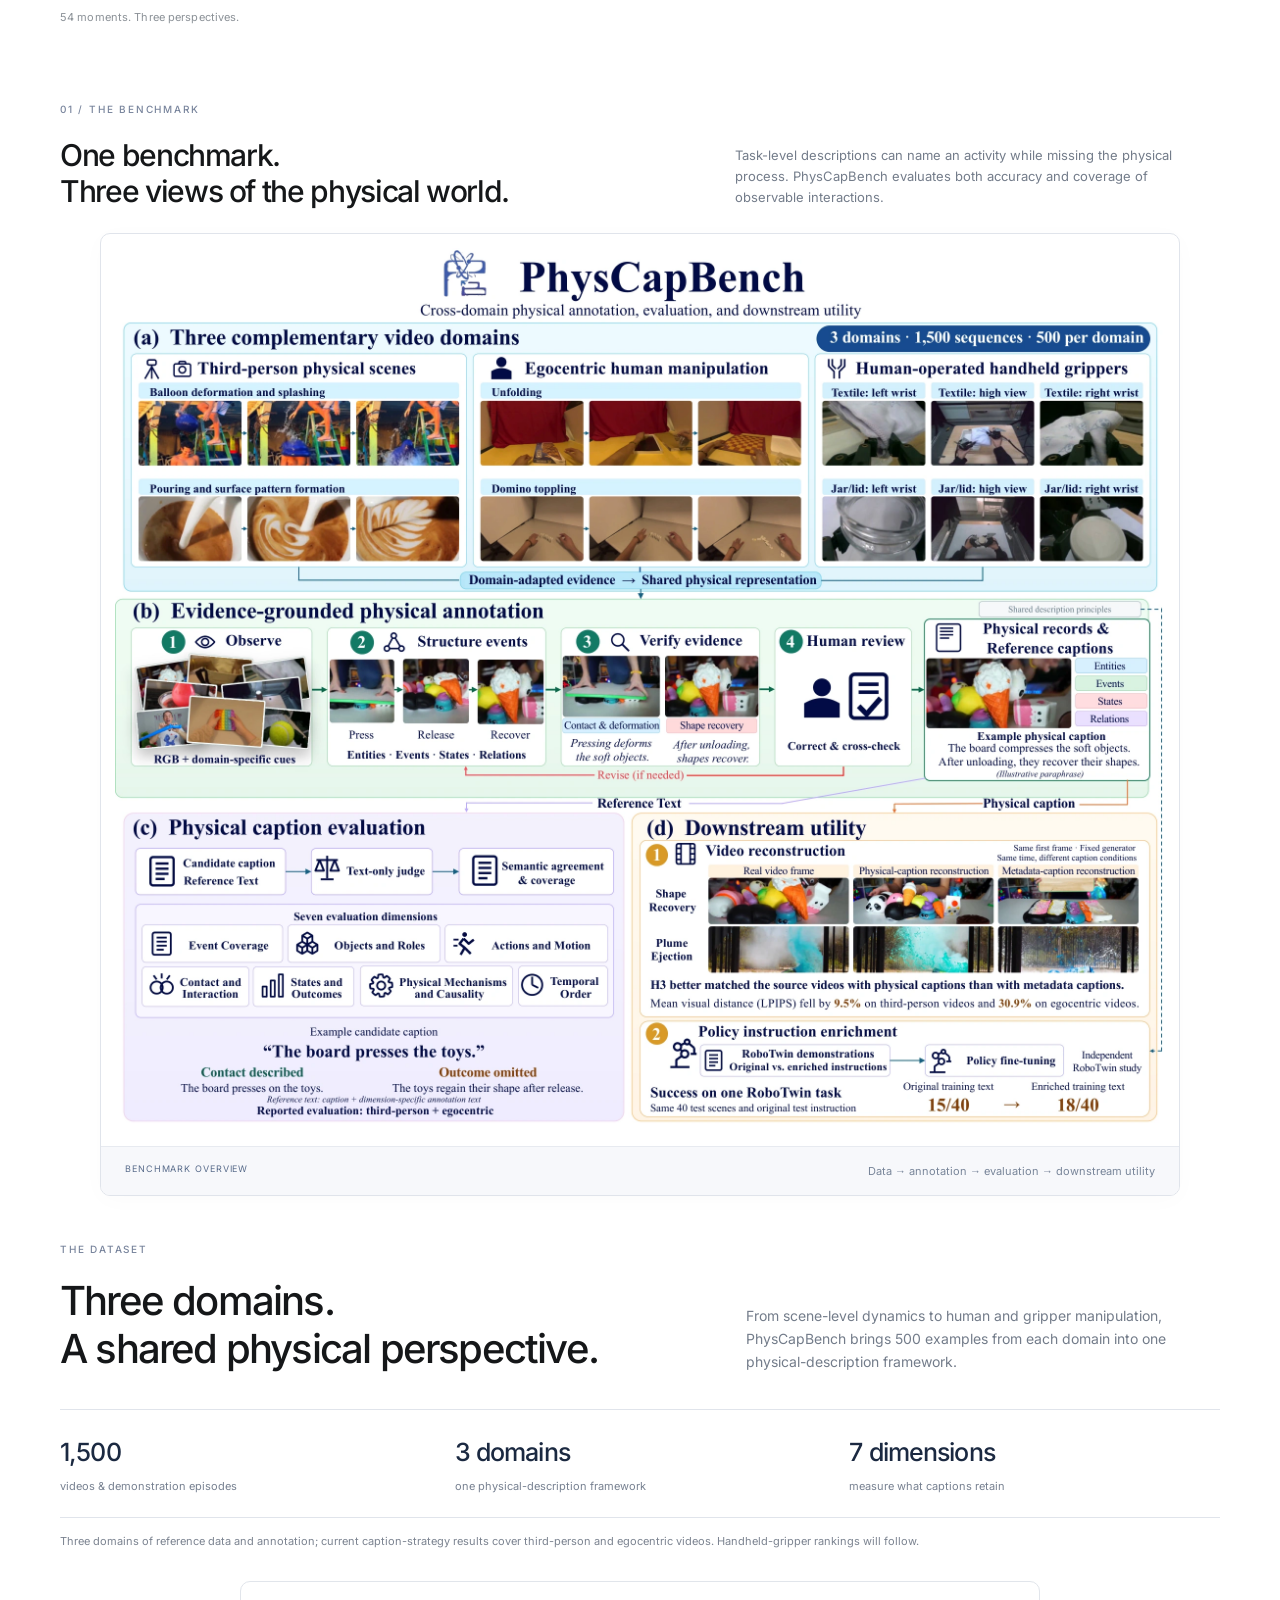
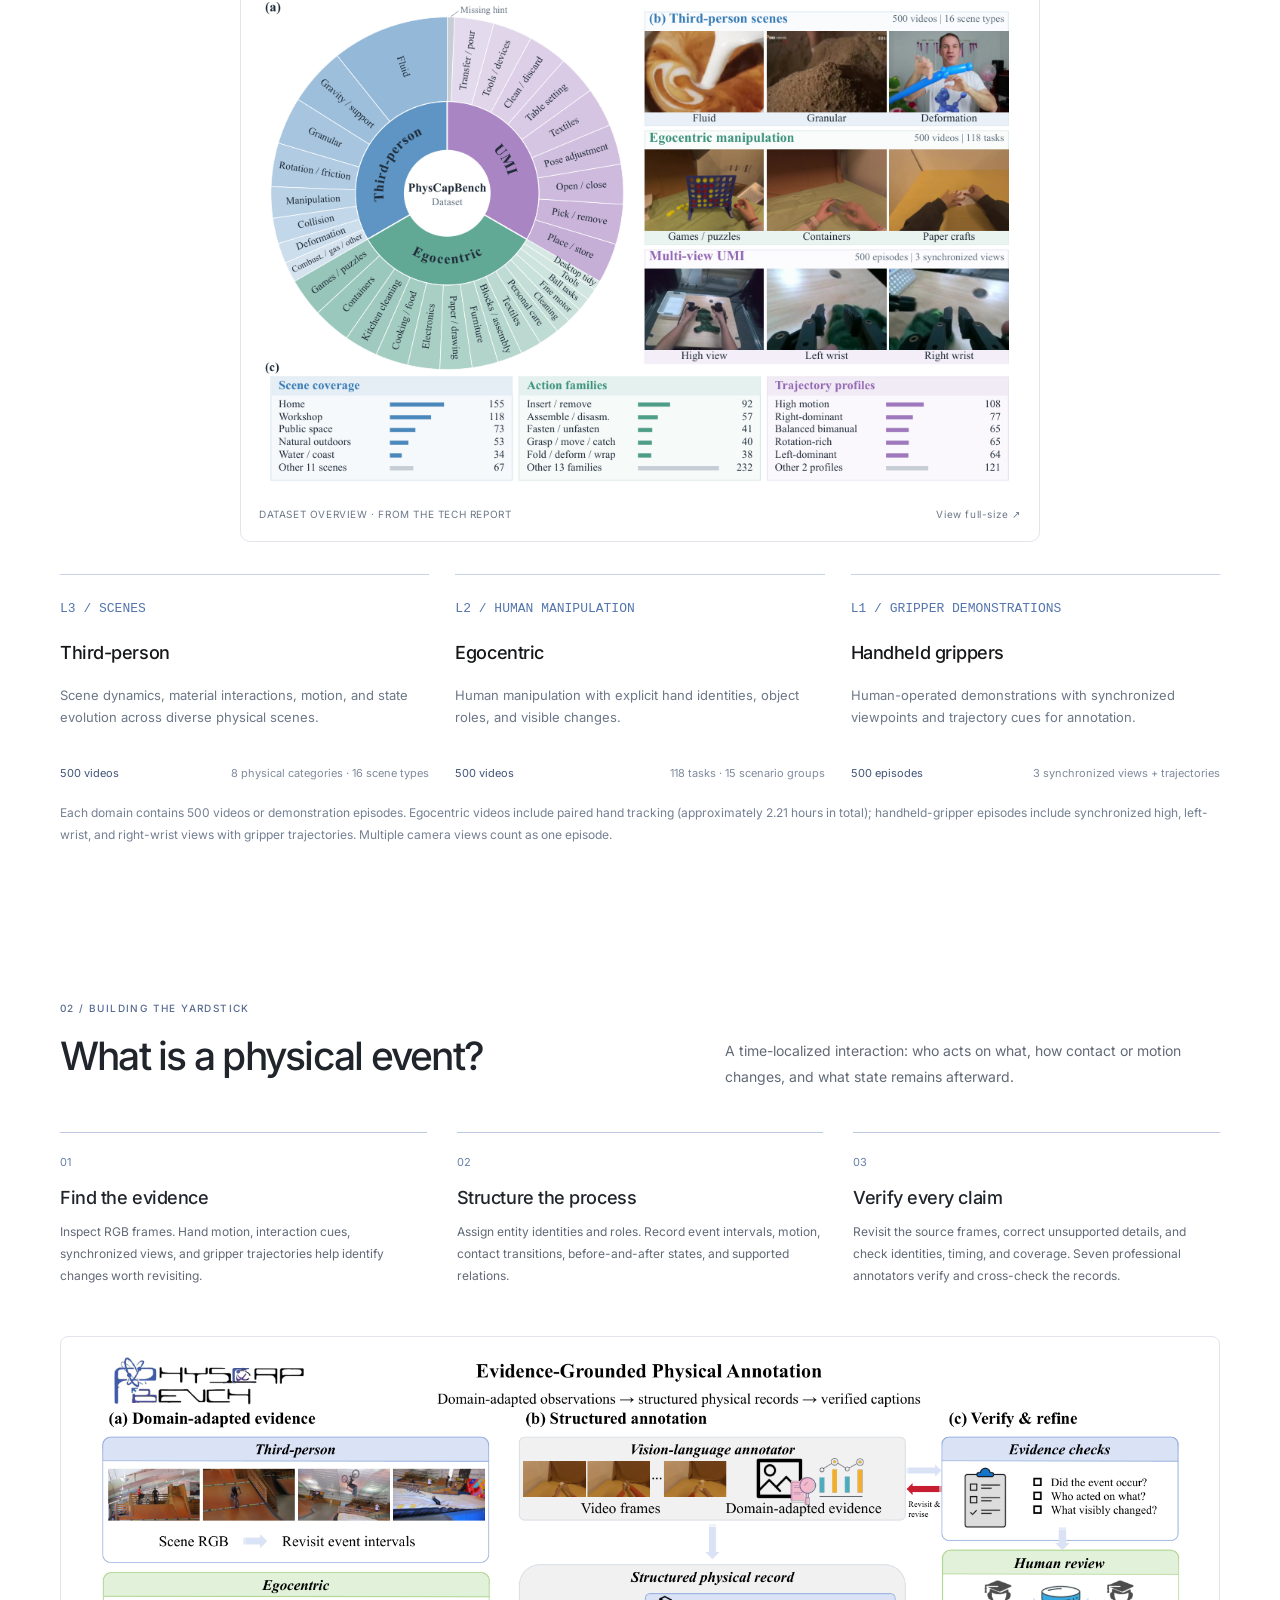
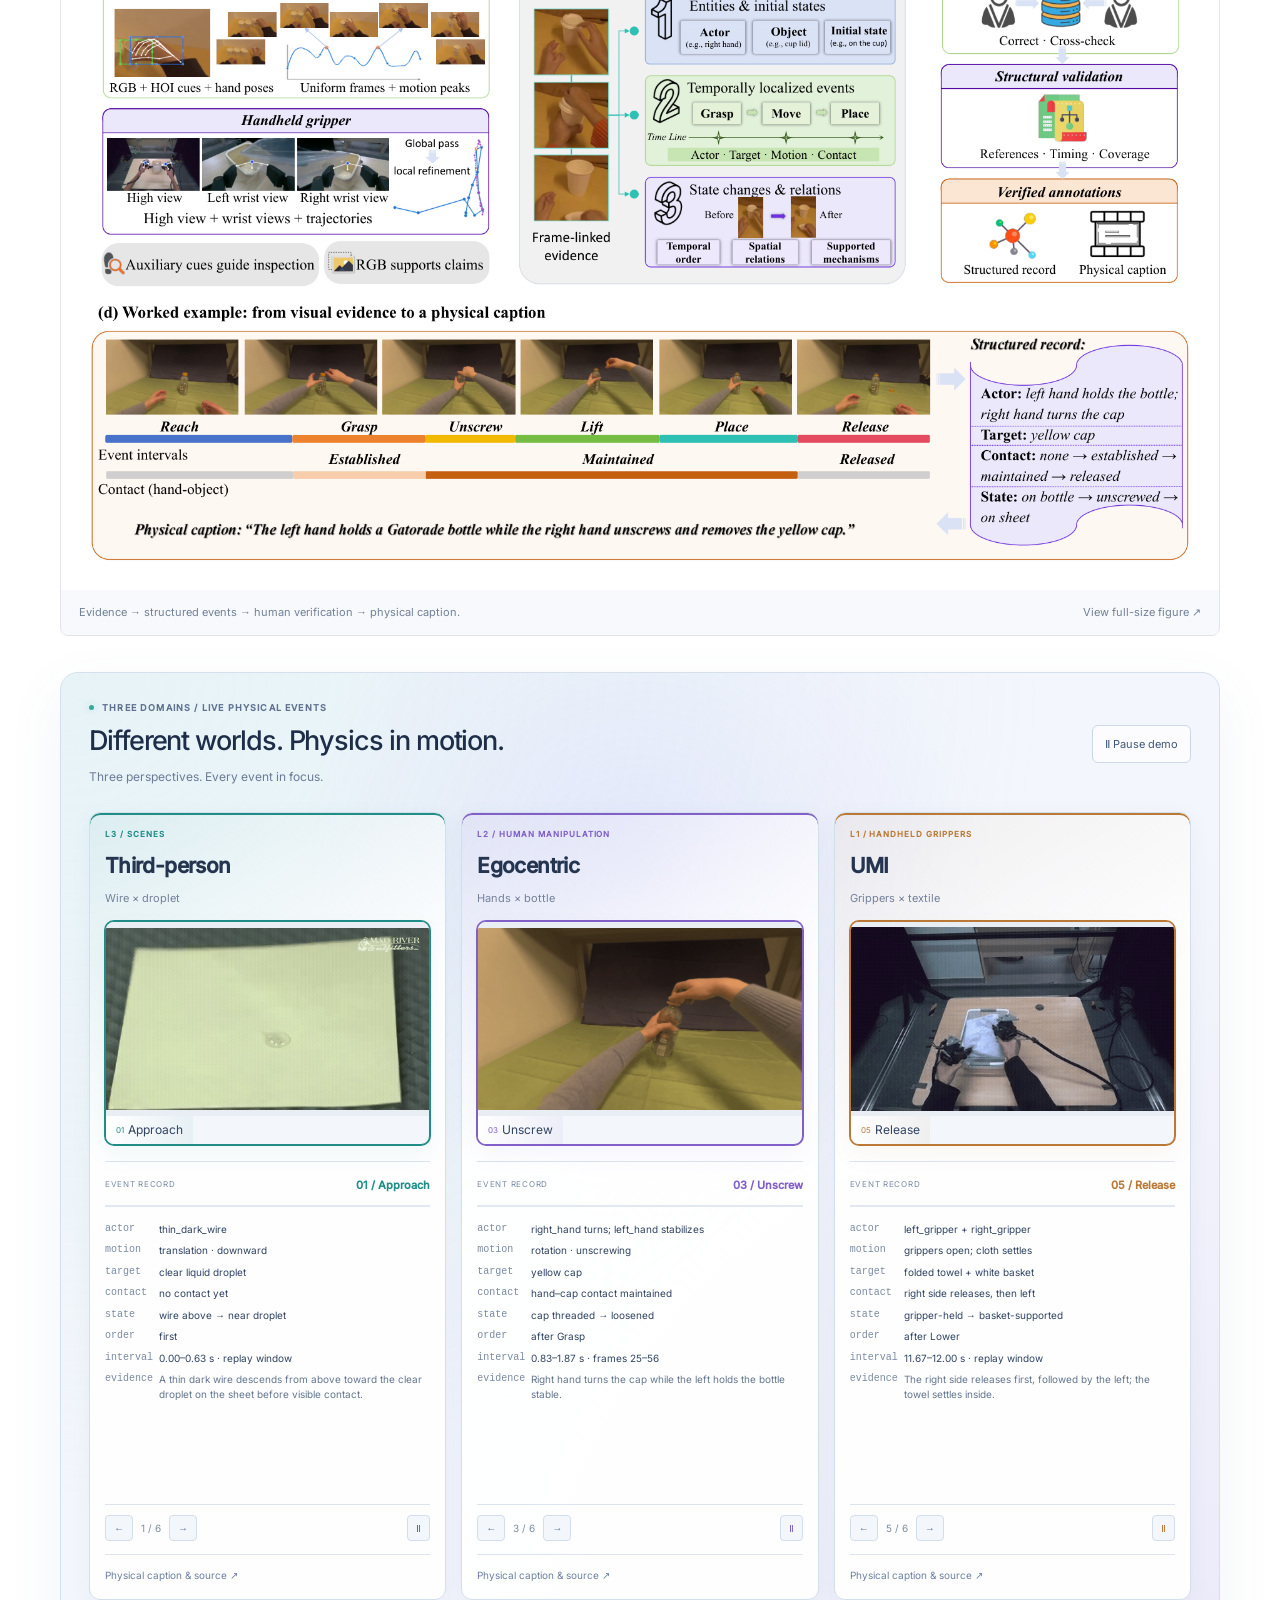
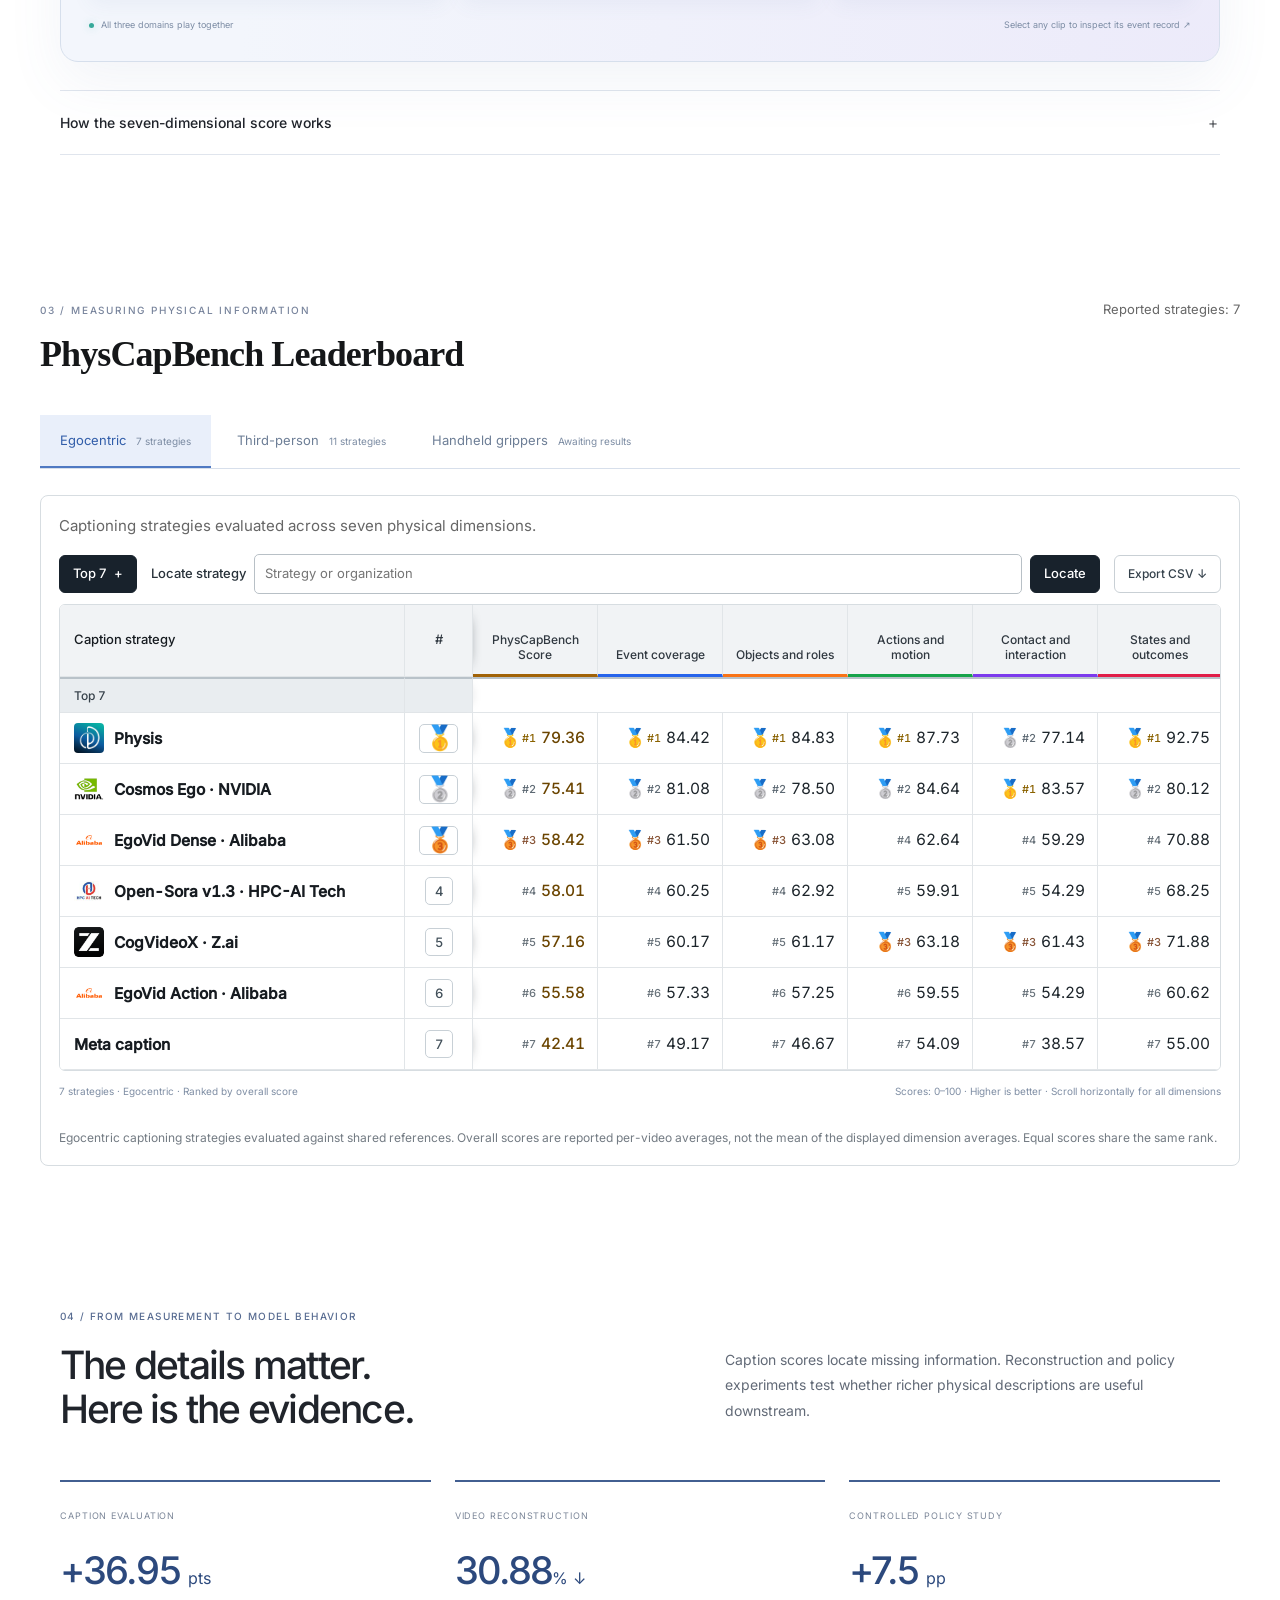
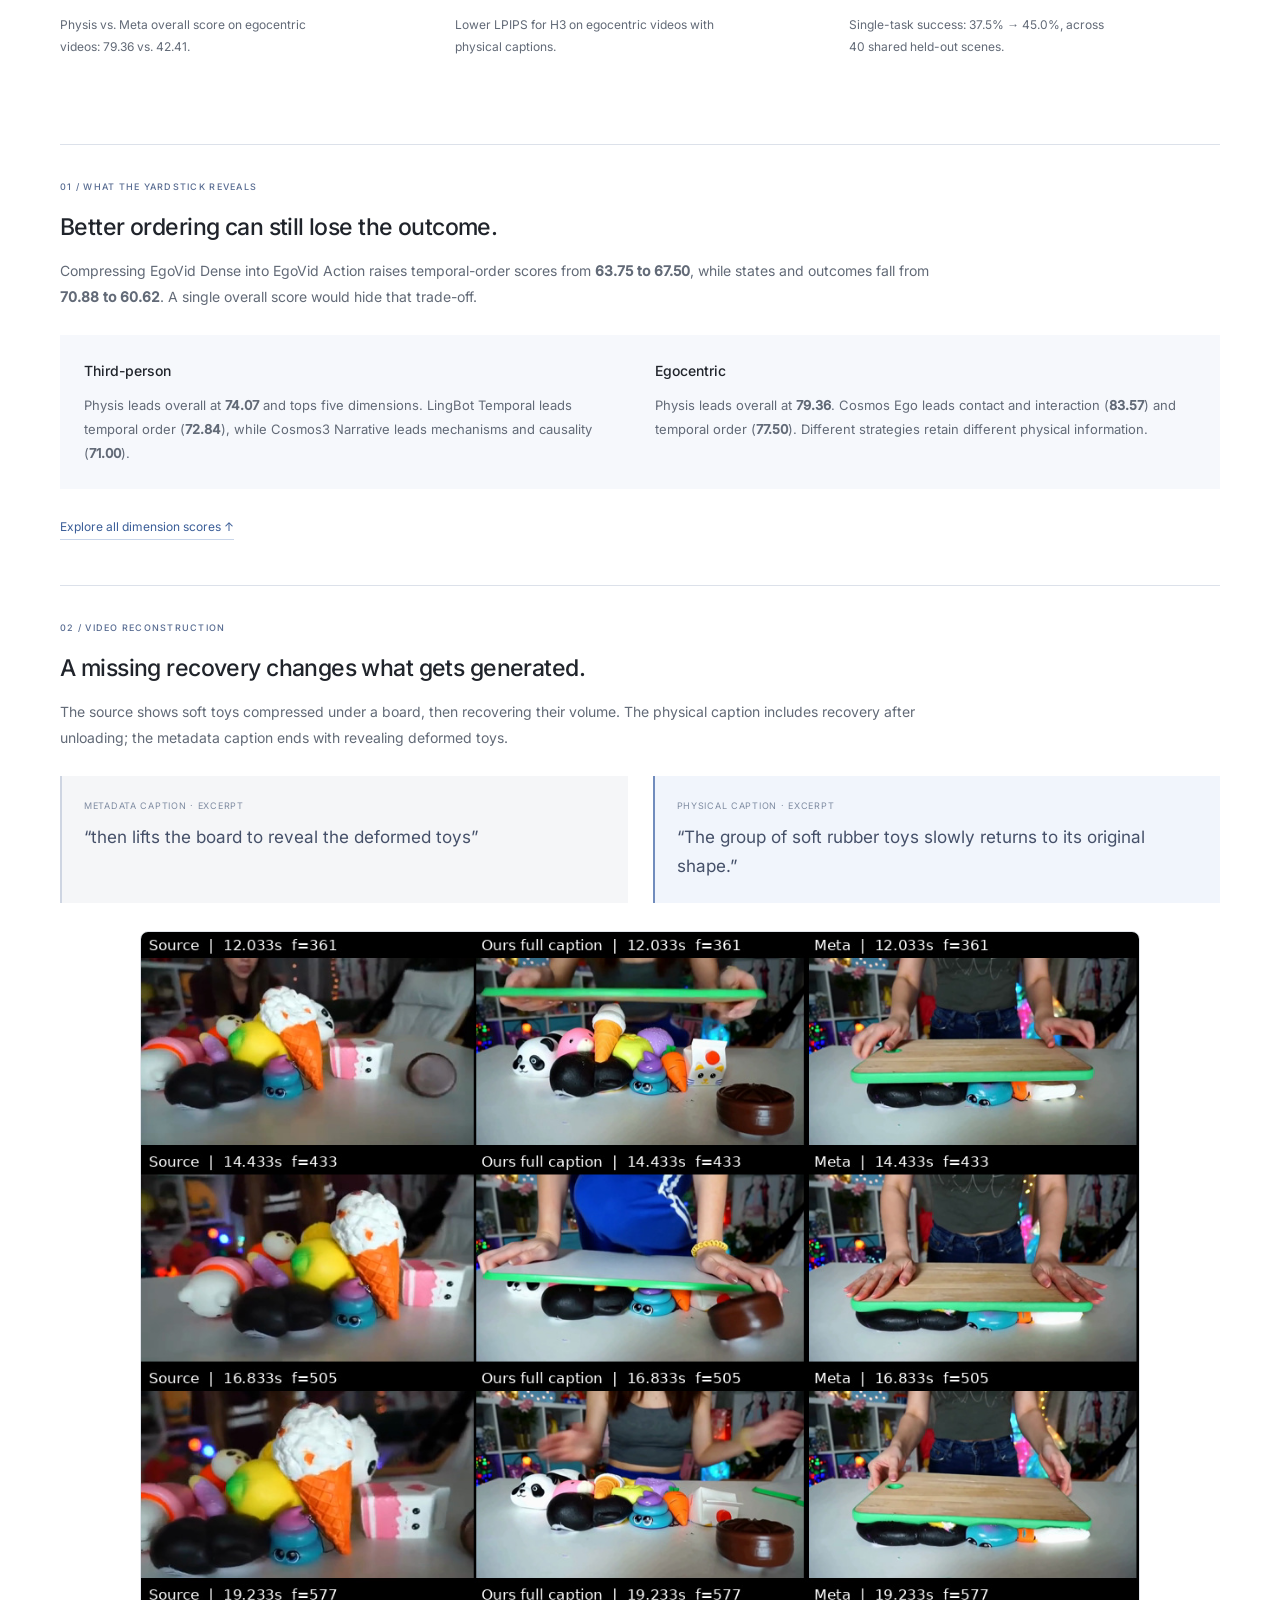
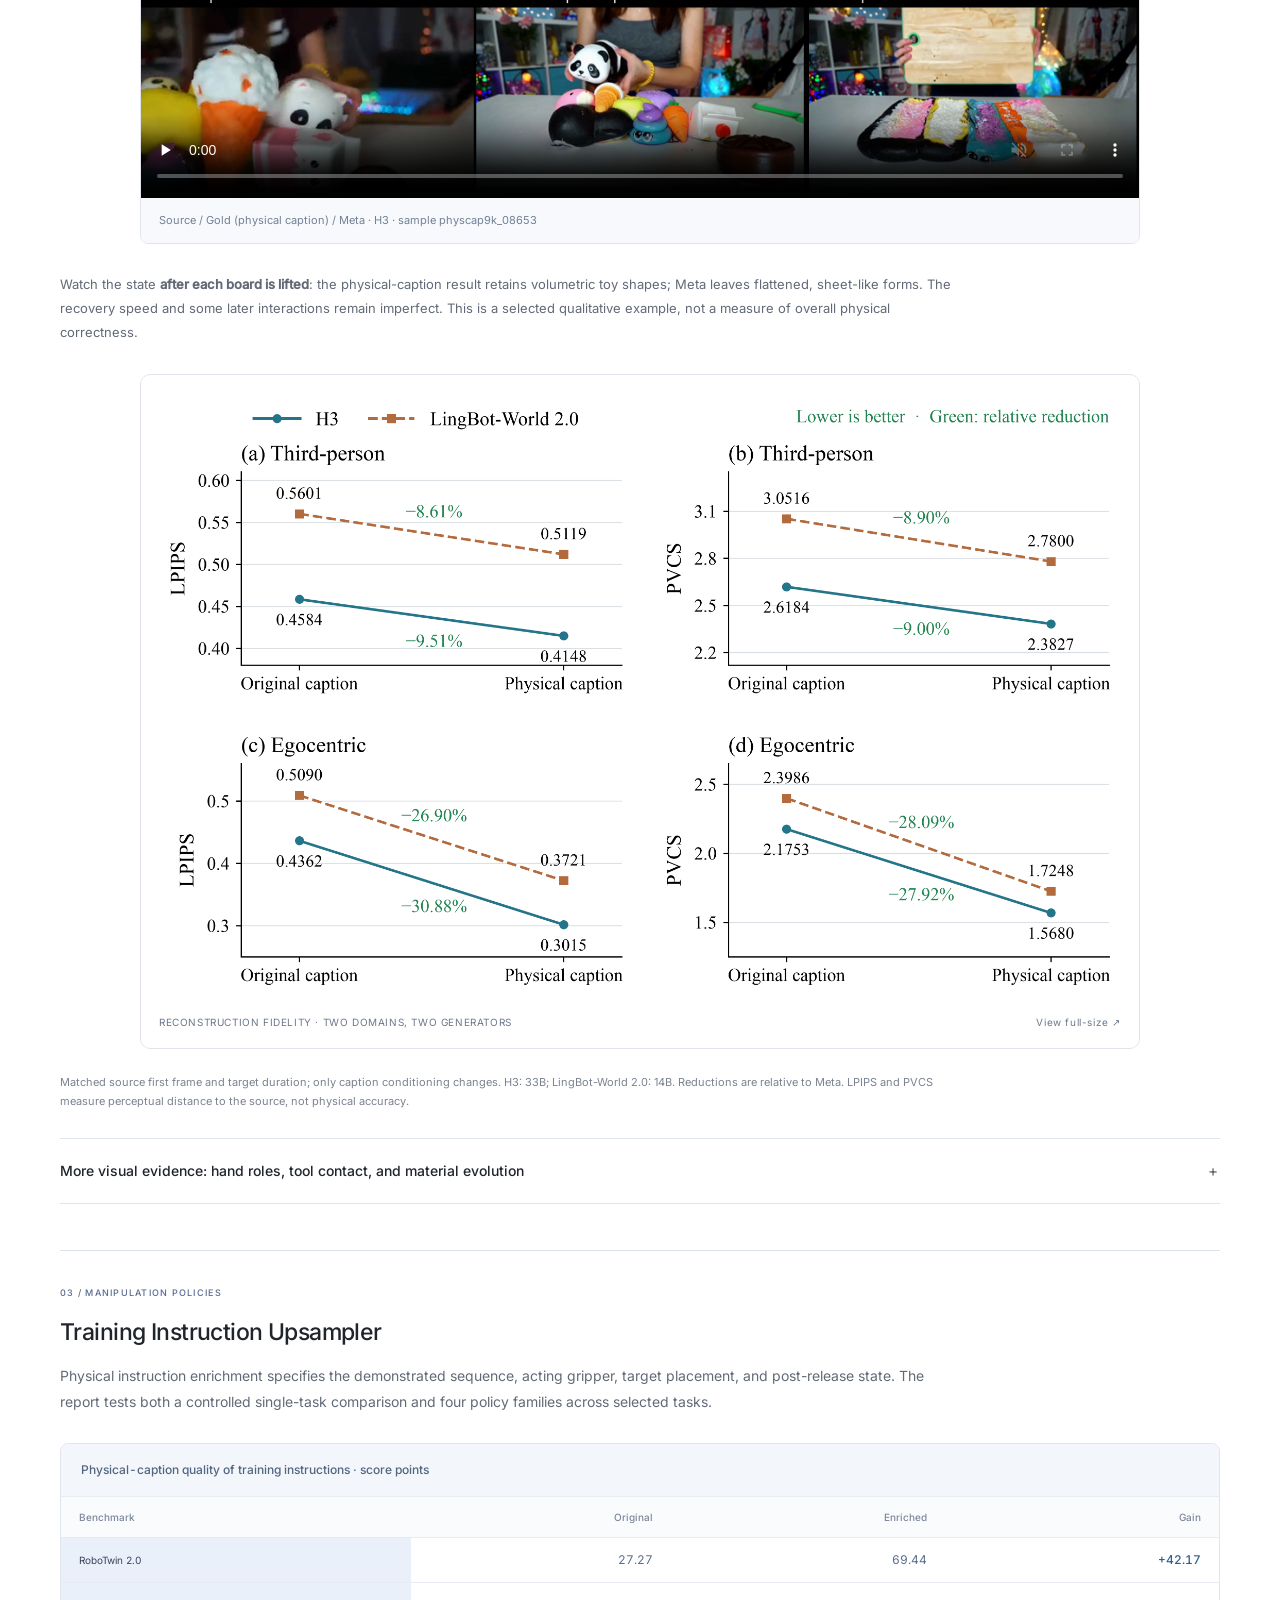
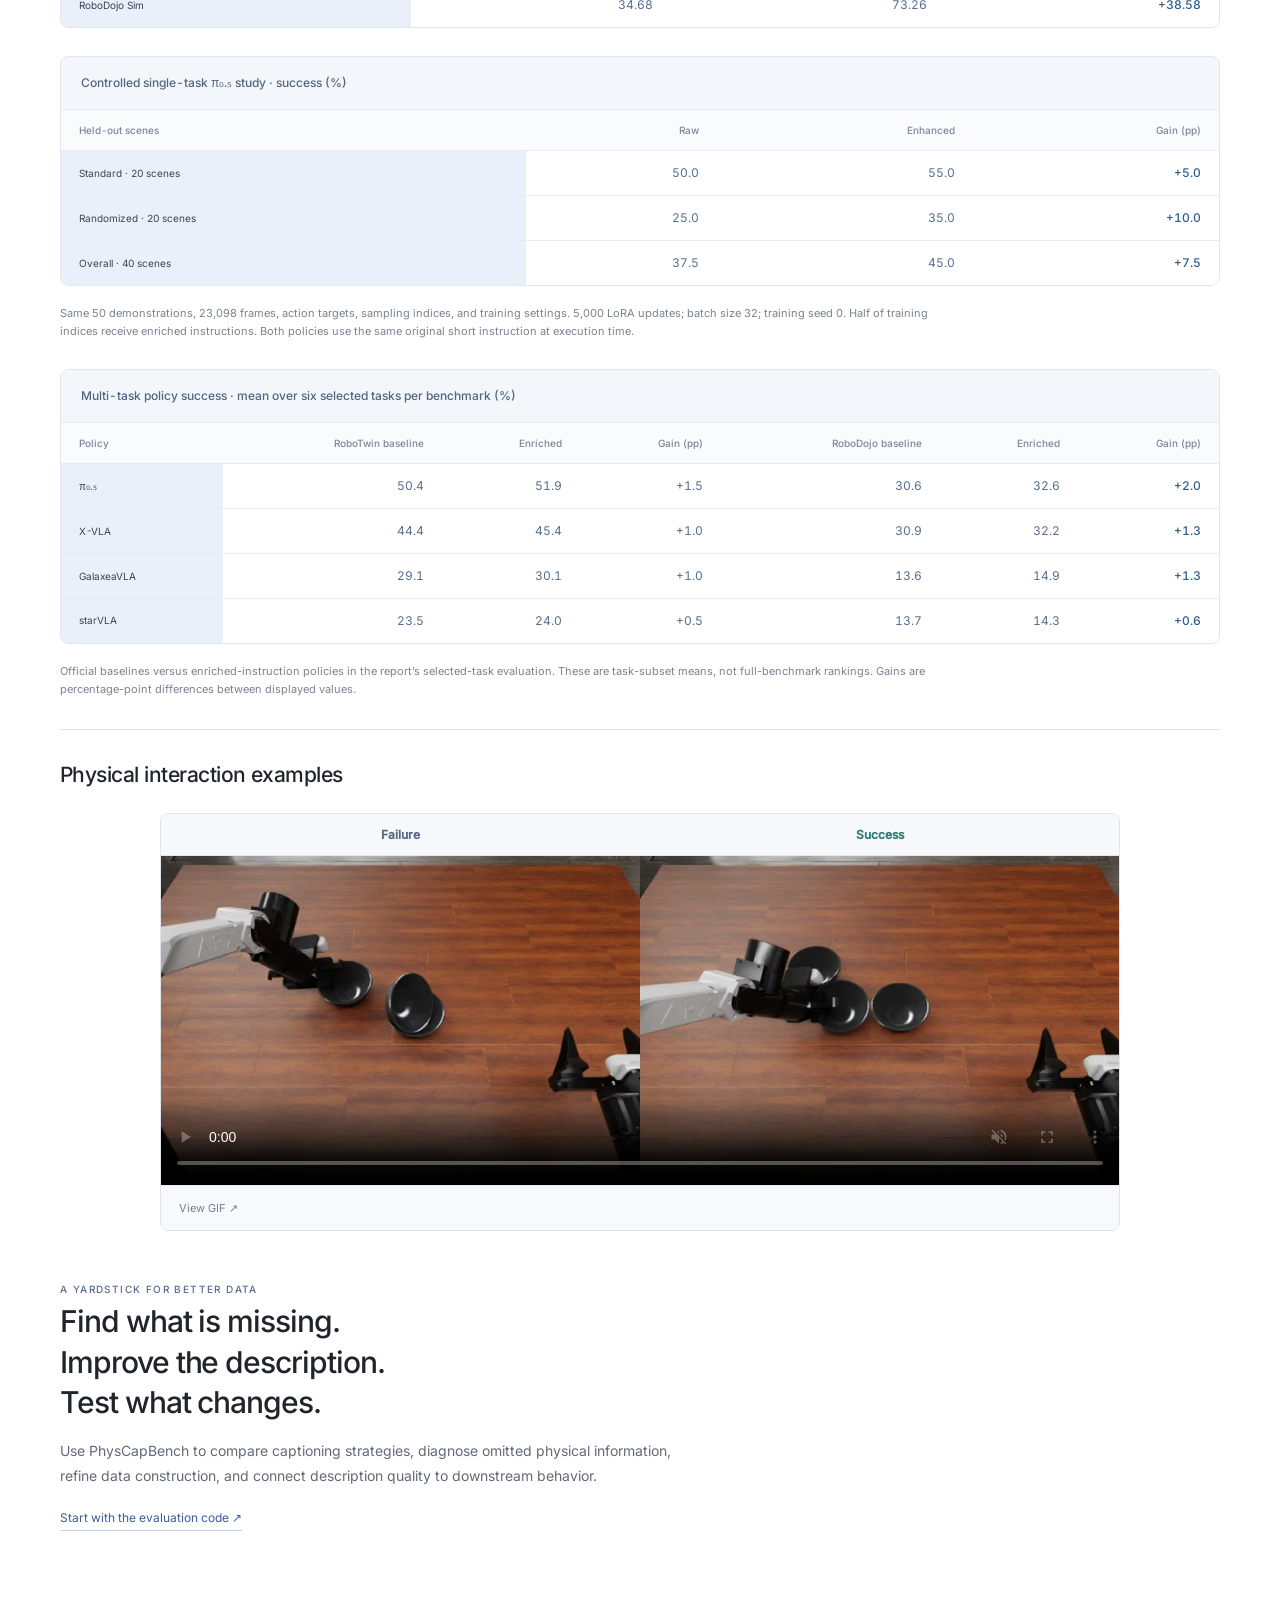
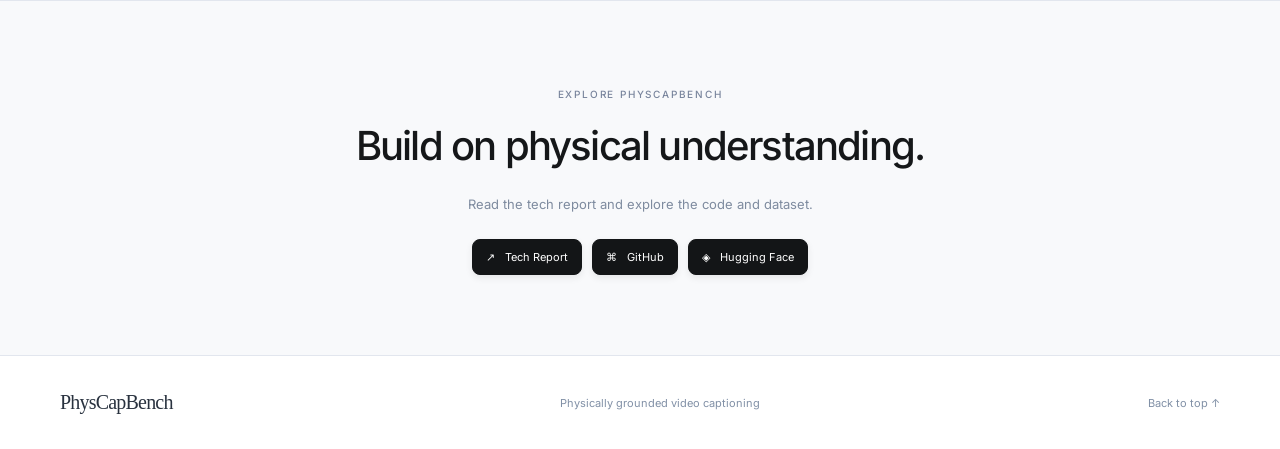
==== commit e4c4f39c: "Link Tech Report buttons to published arXiv report" ====
--- a/intro.html
+++ b/intro.html
@@ -1,5 +1,5 @@
 <!doctype html>
-<html lang="en"><head><meta charset="utf-8"><meta name="viewport" content="width=device-width,initial-scale=1"><title>PhysCapBench · Physically Grounded Video Captioning</title><meta name="description" content="A cross-domain benchmark for physically grounded video captioning. Explore three data domains, seven evaluation dimensions, and report results."><link rel="stylesheet" href="research.css"><link rel="stylesheet" href="academic.css?v=20261110-board-readable"><script src="links.js?v=20261103-links2" defer></script><script src="research.js?v=20261110-model-first" defer></script><script src="mosaic.js" defer></script><script>
+<html lang="en"><head><meta charset="utf-8"><meta name="viewport" content="width=device-width,initial-scale=1"><title>PhysCapBench · Physically Grounded Video Captioning</title><meta name="description" content="A cross-domain benchmark for physically grounded video captioning. Explore three data domains, seven evaluation dimensions, and report results."><link rel="stylesheet" href="research.css"><link rel="stylesheet" href="academic.css?v=20261110-board-readable"><script src="links.js?v=20261113-arxiv" defer></script><script src="research.js?v=20261110-model-first" defer></script><script src="mosaic.js" defer></script><script>
 try {
   const arrival = Number(sessionStorage.getItem('physcap-about-arrival'));
   sessionStorage.removeItem('physcap-about-arrival');
@@ -12,7 +12,7 @@
 @media(prefers-reduced-motion:reduce){html.about-arrival body{animation-duration:160ms}}
 </style><link rel="stylesheet" href="story.css?v=20261105-results-figure"><script src="event-examples.js?v=20261104-card-depth" defer></script><script src="story.js?v=20261104-card-depth" defer></script></head>
 <body><div class="page-watermark" aria-hidden="true"><img src="assets/physcapbench-logo-20261109.svg" alt="" width="703" height="160"></div><a class="skip" href="#main">Skip to content</a><header class="nav"><a class="brand" href="./" aria-label="Replay PhysCapBench introduction">PhysCapBench</a><nav aria-label="Main navigation"><a class="about-link" href="./?v=20261103-research">About</a><a href="#introduction">Introduction</a><a href="#dataset">Dataset</a><a href="#annotation">Annotation</a><a href="#leaderboard">Leaderboard</a><a href="#experiments">Experiments</a></nav><a class="nav-cta" href="#resources">Resources ↗</a></header>
-<main id="main"><section class="hero wrap"><div class="eyebrow">PHYSICALLY GROUNDED VIDEO CAPTIONING</div><h1 class="hero-logo"><img src="assets/physcapbench-logo-20261109.svg" alt="PhysCapBench" width="703" height="160"></h1><p class="paper-title">A Cross-Domain Benchmark for Physically Grounded Video Captioning</p><div class="paper-authors" aria-label="Paper authors"><span class="paper-author">Haofeng Wang<sup>1,2</sup></span><span class="paper-author">Xuanyi Liu<sup>2</sup></span><span class="paper-author">Pengcheng Wen<sup>1</sup></span><span class="paper-author">Ruiqi Li<sup>2</sup></span><span class="paper-author">Yuhao Zhang<sup>1</sup></span><span class="paper-author">Tiange Zhang<sup>2</sup></span><span class="paper-author">Boren Zheng<sup>2</sup></span><span class="paper-author">Siyu Tao<sup>4</sup></span><span class="paper-author">Danni Yu<sup>3</sup></span><span class="paper-author">Gan Lin<sup>2</sup></span><span class="paper-author">Haocheng Tang<sup>2</sup></span><span class="paper-author">Tianzizhe Guo<sup>2</sup></span><span class="paper-author">Mingyuan Su<sup>1</sup></span><span class="paper-author">Boyuan Chen<sup>1,2,5</sup></span><span class="paper-author">Zhongyuan Wang<sup>1</sup></span></div><div class="affiliations" aria-label="Participating institutions"><div class="institution-names"><span><sup>1</sup> Beijing Academy of Artificial Intelligence</span><span><sup>2</sup> Peking University</span><span><sup>3</sup> Tsinghua University</span><span><sup>4</sup> Beihang University</span><span><sup>5</sup> Physis</span></div><div class="institution-logos"><a class="institution-link" href="https://www.baai.ac.cn/zh-cn/" target="_blank" rel="noopener noreferrer"><svg class="institution-lockup baai-lockup" viewBox="30 83 2142 618" role="img" aria-label="Beijing Academy of Artificial Intelligence — 智源研究院"><image href="assets/baai-logo-black.png" width="2172" height="724"/></svg></a><a class="institution-link" href="https://idm.pku.edu.cn/index.htm" target="_blank" rel="noopener noreferrer"><img class="pku-logo" src="assets/pku-logo.svg" alt="Peking University"></a><a class="institution-link" href="https://www.tsinghua.edu.cn/" target="_blank" rel="noopener noreferrer"><img class="institution-seal" src="assets/tsinghua-logo.png" alt="Tsinghua University"></a><a class="institution-link" href="https://www.buaa.edu.cn/" target="_blank" rel="noopener noreferrer"><img class="institution-seal" src="assets/beihang-logo.png" alt="Beihang University"></a><a class="institution-link" href="https://physis-ai.com/" target="_blank" rel="noopener noreferrer"><svg class="institution-lockup physis-lockup" viewBox="414 207 981 499" role="img" aria-label="Physis — 逆矩阵"><image href="assets/physis-logo-black.png" width="1821" height="864"/></svg></a></div></div><div class="resources" data-resources><button class="resource-button" aria-disabled="true"><span aria-hidden="true">↗</span> Tech Report<small>Coming soon</small></button><a class="resource-button" href="https://github.com/hfwang2001/PhysCapBench" target="_blank" rel="noopener noreferrer"><span aria-hidden="true">⌘</span> GitHub</a><a class="resource-button" href="https://huggingface.co/datasets/hfwang01/PhysCapBench" target="_blank" rel="noopener noreferrer"><span aria-hidden="true">◈</span> Hugging Face</a></div></section>
+<main id="main"><section class="hero wrap"><div class="eyebrow">PHYSICALLY GROUNDED VIDEO CAPTIONING</div><h1 class="hero-logo"><img src="assets/physcapbench-logo-20261109.svg" alt="PhysCapBench" width="703" height="160"></h1><p class="paper-title">A Cross-Domain Benchmark for Physically Grounded Video Captioning</p><div class="paper-authors" aria-label="Paper authors"><span class="paper-author">Haofeng Wang<sup>1,2</sup></span><span class="paper-author">Xuanyi Liu<sup>2</sup></span><span class="paper-author">Pengcheng Wen<sup>1</sup></span><span class="paper-author">Ruiqi Li<sup>2</sup></span><span class="paper-author">Yuhao Zhang<sup>1</sup></span><span class="paper-author">Tiange Zhang<sup>2</sup></span><span class="paper-author">Boren Zheng<sup>2</sup></span><span class="paper-author">Siyu Tao<sup>4</sup></span><span class="paper-author">Danni Yu<sup>3</sup></span><span class="paper-author">Gan Lin<sup>2</sup></span><span class="paper-author">Haocheng Tang<sup>2</sup></span><span class="paper-author">Tianzizhe Guo<sup>2</sup></span><span class="paper-author">Mingyuan Su<sup>1</sup></span><span class="paper-author">Boyuan Chen<sup>1,2,5</sup></span><span class="paper-author">Zhongyuan Wang<sup>1</sup></span></div><div class="affiliations" aria-label="Participating institutions"><div class="institution-names"><span><sup>1</sup> Beijing Academy of Artificial Intelligence</span><span><sup>2</sup> Peking University</span><span><sup>3</sup> Tsinghua University</span><span><sup>4</sup> Beihang University</span><span><sup>5</sup> Physis</span></div><div class="institution-logos"><a class="institution-link" href="https://www.baai.ac.cn/zh-cn/" target="_blank" rel="noopener noreferrer"><svg class="institution-lockup baai-lockup" viewBox="30 83 2142 618" role="img" aria-label="Beijing Academy of Artificial Intelligence — 智源研究院"><image href="assets/baai-logo-black.png" width="2172" height="724"/></svg></a><a class="institution-link" href="https://idm.pku.edu.cn/index.htm" target="_blank" rel="noopener noreferrer"><img class="pku-logo" src="assets/pku-logo.svg" alt="Peking University"></a><a class="institution-link" href="https://www.tsinghua.edu.cn/" target="_blank" rel="noopener noreferrer"><img class="institution-seal" src="assets/tsinghua-logo.png" alt="Tsinghua University"></a><a class="institution-link" href="https://www.buaa.edu.cn/" target="_blank" rel="noopener noreferrer"><img class="institution-seal" src="assets/beihang-logo.png" alt="Beihang University"></a><a class="institution-link" href="https://physis-ai.com/" target="_blank" rel="noopener noreferrer"><svg class="institution-lockup physis-lockup" viewBox="414 207 981 499" role="img" aria-label="Physis — 逆矩阵"><image href="assets/physis-logo-black.png" width="1821" height="864"/></svg></a></div></div><div class="resources" data-resources><a class="resource-button" href="https://arxiv.org/abs/2611.16424" target="_blank" rel="noopener noreferrer"><span aria-hidden="true">↗</span> Tech Report</a><a class="resource-button" href="https://github.com/hfwang2001/PhysCapBench" target="_blank" rel="noopener noreferrer"><span aria-hidden="true">⌘</span> GitHub</a><a class="resource-button" href="https://huggingface.co/datasets/hfwang01/PhysCapBench" target="_blank" rel="noopener noreferrer"><span aria-hidden="true">◈</span> Hugging Face</a></div></section>
 
 <section class="story-section wrap" id="introduction" aria-labelledby="intro-title">
 <div class="story-eyebrow">WHY PHYSCAPBENCH</div>
@@ -114,4 +114,4 @@
 <figure class="dataset-figure reconstruction-figure" id="reconstruction-results"><a href="assets/research/reconstruction-fidelity.png" target="_blank" rel="noopener" aria-label="Open full-resolution reconstruction results"><img loading="lazy" src="assets/research/reconstruction-fidelity.png" width="3735" height="2340" alt="Original versus physical captions for H3 and LingBot-World 2.0. Third-person: H3 LPIPS 0.4584 to 0.4148 (9.51% reduction), PVCS 2.6184 to 2.3827 (9.00%); LingBot LPIPS 0.5601 to 0.5119 (8.61%), PVCS 3.0516 to 2.7800 (8.90%). Egocentric: H3 LPIPS 0.4362 to 0.3015 (30.88%), PVCS 2.1753 to 1.5680 (27.92%); LingBot LPIPS 0.5090 to 0.3721 (26.90%), PVCS 2.3986 to 1.7248 (28.09%). Lower is better."></a><figcaption><span>RECONSTRUCTION FIDELITY · TWO DOMAINS, TWO GENERATORS</span><a href="assets/research/reconstruction-fidelity.png" target="_blank" rel="noopener">View full-size ↗</a></figcaption></figure><p class="scope-note">Matched source first frame and target duration; only caption conditioning changes. H3: 33B; LingBot-World 2.0: 14B. Reductions are relative to Meta. LPIPS and PVCS measure perceptual distance to the source, not physical accuracy.</p>
 <details class="story-details"><summary>More visual evidence: hand roles, tool contact, and material evolution <span>＋</span></summary><figure class="story-figure"><img loading="lazy" src="assets/ego_reconstruction.png" alt="Source and H3 reconstructions: physical caption preserves left-hand stabilization and right-hand shell removal, while metadata produces stool assembly"><figcaption>Egocentric reconstruction: hand roles and shell removal versus a mismatched assembly description.</figcaption></figure><h4>Drilling and contact termination</h4><div class="qual-grid"><figure><img loading="lazy" src="assets/research/physcap9k_02537_source_1.png" alt="Source: Drilling and contact termination"><figcaption>Source · 9.13 s</figcaption></figure><figure><img loading="lazy" src="assets/research/physcap9k_02537_gold_1.png" alt="Physical: Drilling and contact termination"><figcaption>Physical · 9.13 s</figcaption></figure><figure><img loading="lazy" src="assets/research/physcap9k_02537_meta_1.png" alt="Meta: Drilling and contact termination"><figcaption>Meta · 9.13 s</figcaption></figure></div><p>Physical conditioning better retains localized debris and the drill bit separating from the workpiece.</p><h4>Plume structure and barrel orientation</h4><div class="qual-grid"><figure><img loading="lazy" src="assets/research/physcap9k_09822_source_1.png" alt="Source: Plume structure and barrel orientation"><figcaption>Source · 9.07 s</figcaption></figure><figure><img loading="lazy" src="assets/research/physcap9k_09822_gold_1.png" alt="Physical: Plume structure and barrel orientation"><figcaption>Physical · 9.07 s</figcaption></figure><figure><img loading="lazy" src="assets/research/physcap9k_09822_meta_1.png" alt="Meta: Plume structure and barrel orientation"><figcaption>Meta · 9.07 s</figcaption></figure></div><p>Physical conditioning better retains the persistent plume and the barrel tipping onto its side.</p></details></article><article class="study-block" id="policy-results"><div class="study-number">03 / MANIPULATION POLICIES</div><h3>Training Instruction Upsampler</h3><p>Physical instruction enrichment specifies the demonstrated sequence, acting gripper, target placement, and post-release state. The report tests both a controlled single-task comparison and four policy families across selected tasks.</p><div class="results-scroll" role="region" tabindex="0" aria-label="Physical-caption quality of training instructions · score points"><table class="study-table"><caption>Physical-caption quality of training instructions · score points</caption><thead><tr><th scope="col">Benchmark</th><th scope="col">Original</th><th scope="col">Enriched</th><th scope="col">Gain</th></tr></thead><tbody><tr><th scope="row">RoboTwin 2.0</th><td>27.27</td><td>69.44</td><td>+42.17</td></tr><tr><th scope="row">RoboDojo Sim</th><td>34.68</td><td>73.26</td><td>+38.58</td></tr></tbody></table></div><div class="results-scroll" role="region" tabindex="0" aria-label="Controlled single-task π₀.₅ study · success (%)"><table class="study-table"><caption>Controlled single-task π₀.₅ study · success (%)</caption><thead><tr><th scope="col">Held-out scenes</th><th scope="col">Raw</th><th scope="col">Enhanced</th><th scope="col">Gain (pp)</th></tr></thead><tbody><tr><th scope="row">Standard · 20 scenes</th><td>50.0</td><td>55.0</td><td>+5.0</td></tr><tr><th scope="row">Randomized · 20 scenes</th><td>25.0</td><td>35.0</td><td>+10.0</td></tr><tr><th scope="row">Overall · 40 scenes</th><td>37.5</td><td>45.0</td><td>+7.5</td></tr></tbody></table></div><p class="scope-note">Same 50 demonstrations, 23,098 frames, action targets, sampling indices, and training settings. 5,000 LoRA updates; batch size 32; training seed 0. Half of training indices receive enriched instructions. Both policies use the same original short instruction at execution time.</p><div class="results-scroll" role="region" tabindex="0" aria-label="Multi-task policy success · mean over six selected tasks per benchmark (%)"><table class="study-table"><caption>Multi-task policy success · mean over six selected tasks per benchmark (%)</caption><thead><tr><th scope="col">Policy</th><th scope="col">RoboTwin baseline</th><th scope="col">Enriched</th><th scope="col">Gain (pp)</th><th scope="col">RoboDojo baseline</th><th scope="col">Enriched</th><th scope="col">Gain (pp)</th></tr></thead><tbody><tr><th scope="row">π₀.₅</th><td>50.4</td><td>51.9</td><td>+1.5</td><td>30.6</td><td>32.6</td><td>+2.0</td></tr><tr><th scope="row">X-VLA</th><td>44.4</td><td>45.4</td><td>+1.0</td><td>30.9</td><td>32.2</td><td>+1.3</td></tr><tr><th scope="row">GalaxeaVLA</th><td>29.1</td><td>30.1</td><td>+1.0</td><td>13.6</td><td>14.9</td><td>+1.3</td></tr><tr><th scope="row">starVLA</th><td>23.5</td><td>24.0</td><td>+0.5</td><td>13.7</td><td>14.3</td><td>+0.6</td></tr></tbody></table></div><p class="scope-note">Official baselines versus enriched-instruction policies in the report’s selected-task evaluation. These are task-subset means, not full-benchmark rankings. Gains are percentage-point differences between displayed values.</p><div class="policy-interaction-example" id="physical-interaction-examples"><h4>Physical interaction examples</h4><figure class="story-figure robodojo-example"><div class="outcome-labels"><span>Failure</span><span>Success</span></div><video autoplay loop muted playsinline controls preload="metadata" width="960" height="330" poster="assets/research/robodojo-stack-bowls.jpg" aria-label="RoboDojo bowl stacking: failure on the left, success on the right"><source src="assets/research/robodojo-stack-bowls.mp4" type="video/mp4"></video><figcaption><a href="assets/research/robodojo-stack-bowls.gif" target="_blank" rel="noopener">View GIF ↗</a></figcaption></figure></div></article>
 <div class="closing-idea"><span class="story-eyebrow">A YARDSTICK FOR BETTER DATA</span><h3>Find what is missing.<br>Improve the description.<br>Test what changes.</h3><p>Use PhysCapBench to compare captioning strategies, diagnose omitted physical information, refine data construction, and connect description quality to downstream behavior.</p><a class="study-link" href="https://github.com/hfwang2001/PhysCapBench" target="_blank" rel="noopener noreferrer">Start with the evaluation code ↗</a></div></section>
-<section id="resources" class="resource-section"><div class="wrap"><span class="kicker">EXPLORE PHYSCAPBENCH</span><h2>Build on physical understanding.</h2><p>Explore the code and dataset. The tech report link is coming soon.</p><div class="resources" data-resources><button class="resource-button" aria-disabled="true"><span aria-hidden="true">↗</span> Tech Report<small>Coming soon</small></button><a class="resource-button" href="https://github.com/hfwang2001/PhysCapBench" target="_blank" rel="noopener noreferrer"><span aria-hidden="true">⌘</span> GitHub</a><a class="resource-button" href="https://huggingface.co/datasets/hfwang01/PhysCapBench" target="_blank" rel="noopener noreferrer"><span aria-hidden="true">◈</span> Hugging Face</a></div></div></section></main><footer class="site-footer wrap"><a class="brand" href="./">PhysCapBench</a><span>Physically grounded video captioning</span><a href="#main">Back to top ↑</a></footer><div id="toast" role="status"></div></body></html>
+<section id="resources" class="resource-section"><div class="wrap"><span class="kicker">EXPLORE PHYSCAPBENCH</span><h2>Build on physical understanding.</h2><p>Read the tech report and explore the code and dataset.</p><div class="resources" data-resources><a class="resource-button" href="https://arxiv.org/abs/2611.16424" target="_blank" rel="noopener noreferrer"><span aria-hidden="true">↗</span> Tech Report</a><a class="resource-button" href="https://github.com/hfwang2001/PhysCapBench" target="_blank" rel="noopener noreferrer"><span aria-hidden="true">⌘</span> GitHub</a><a class="resource-button" href="https://huggingface.co/datasets/hfwang01/PhysCapBench" target="_blank" rel="noopener noreferrer"><span aria-hidden="true">◈</span> Hugging Face</a></div></div></section></main><footer class="site-footer wrap"><a class="brand" href="./">PhysCapBench</a><span>Physically grounded video captioning</span><a href="#main">Back to top ↑</a></footer><div id="toast" role="status"></div></body></html>
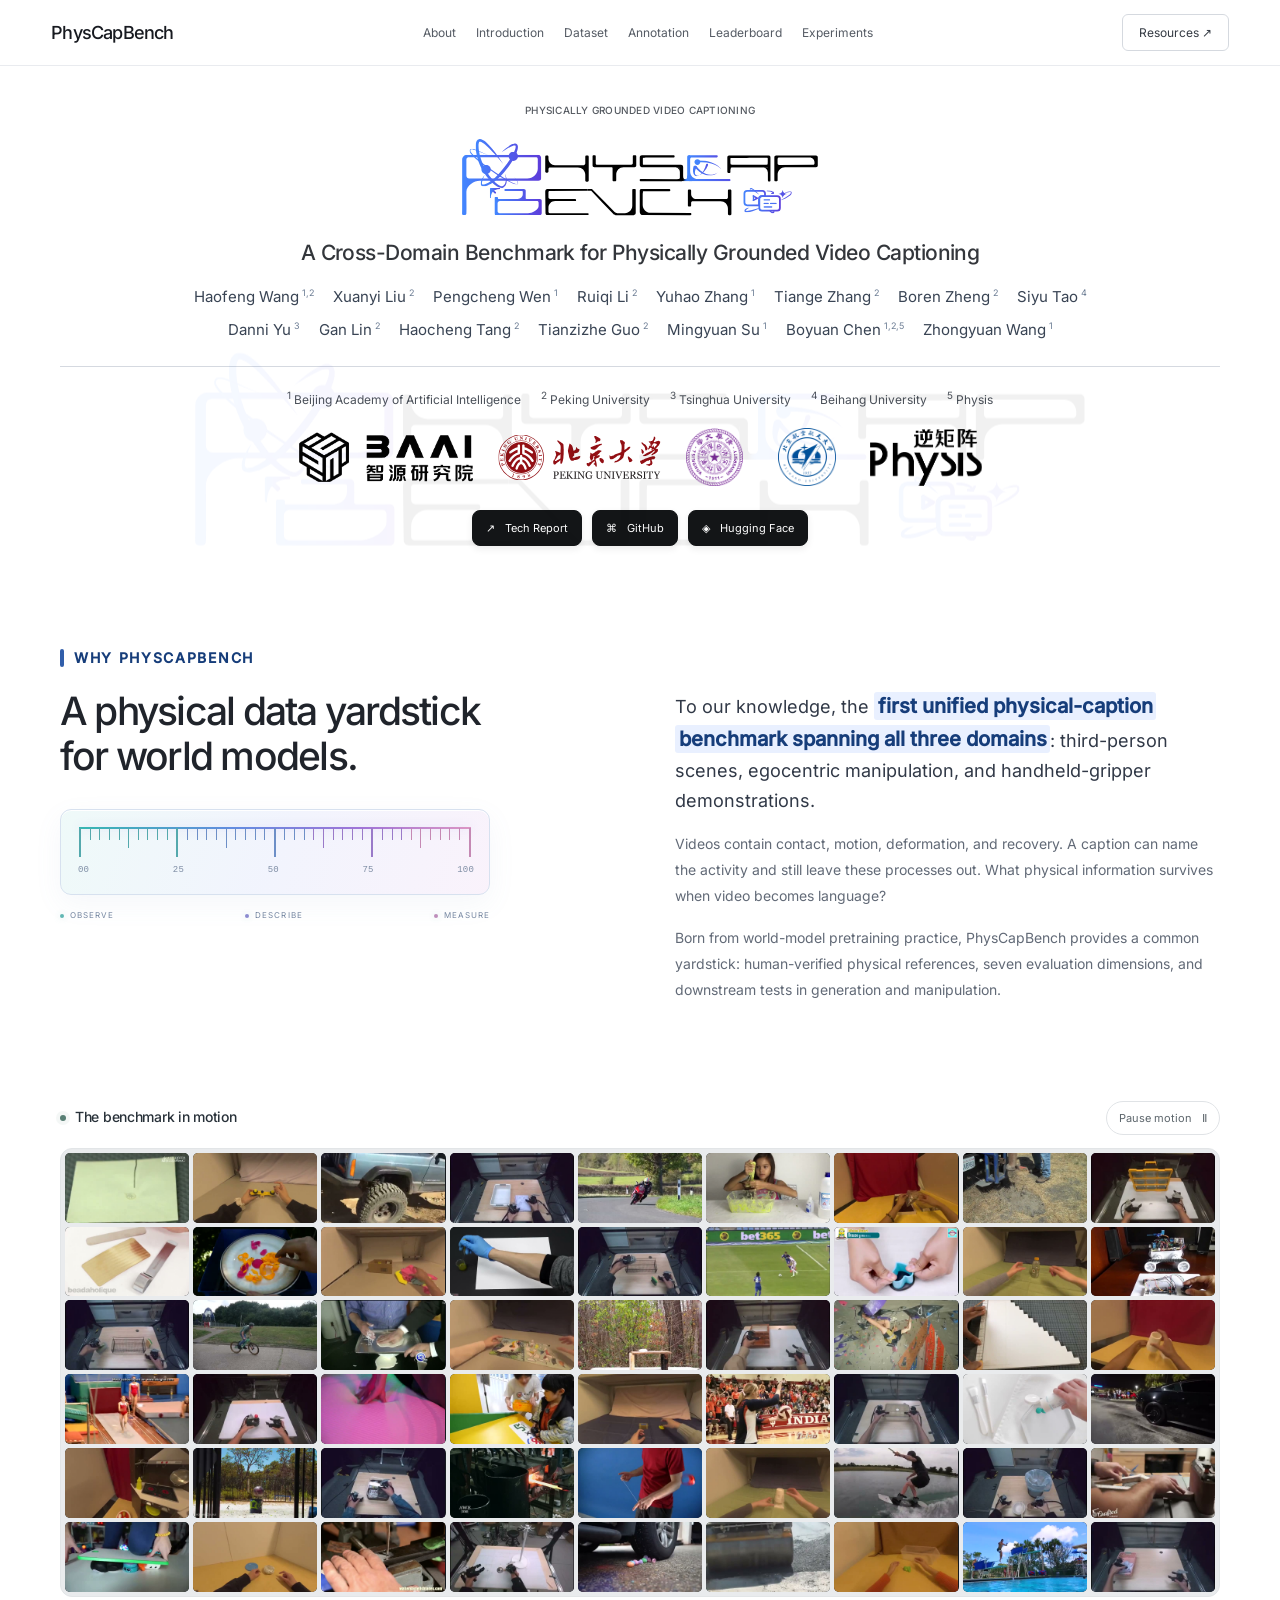
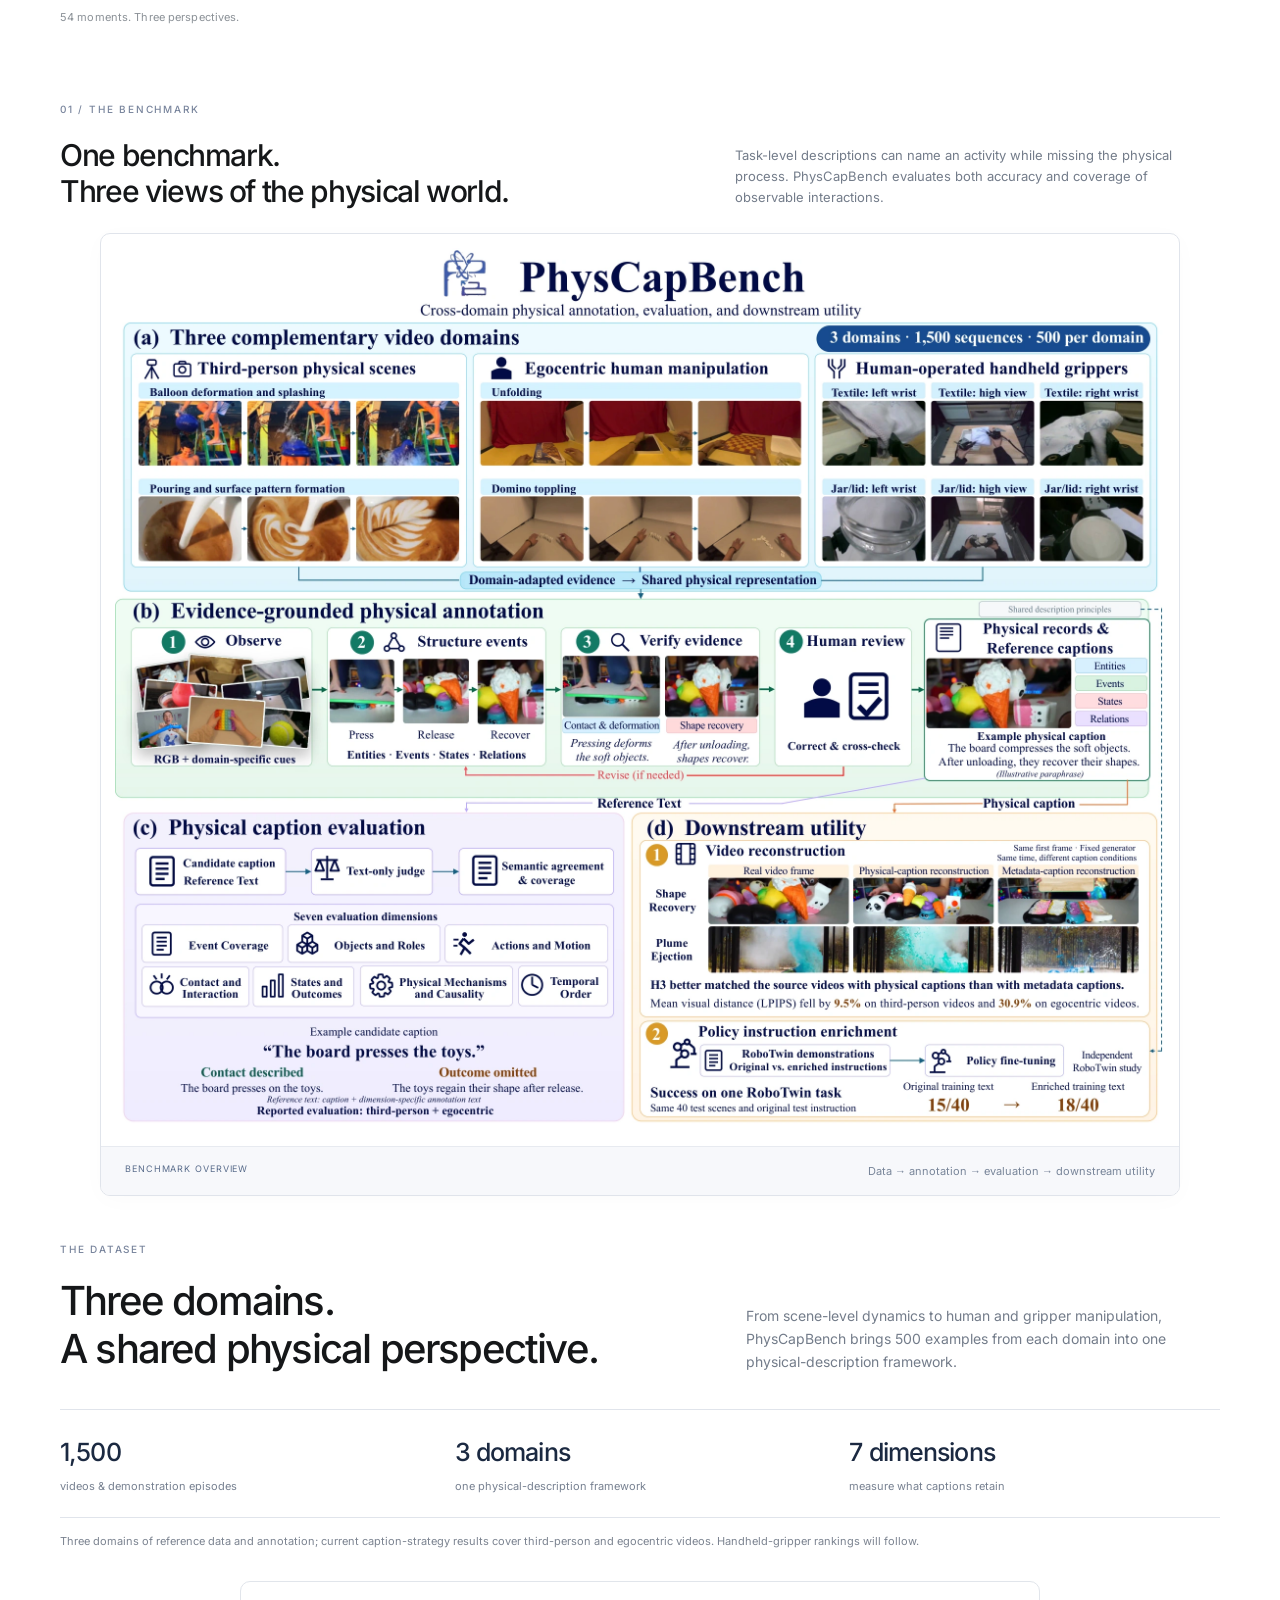
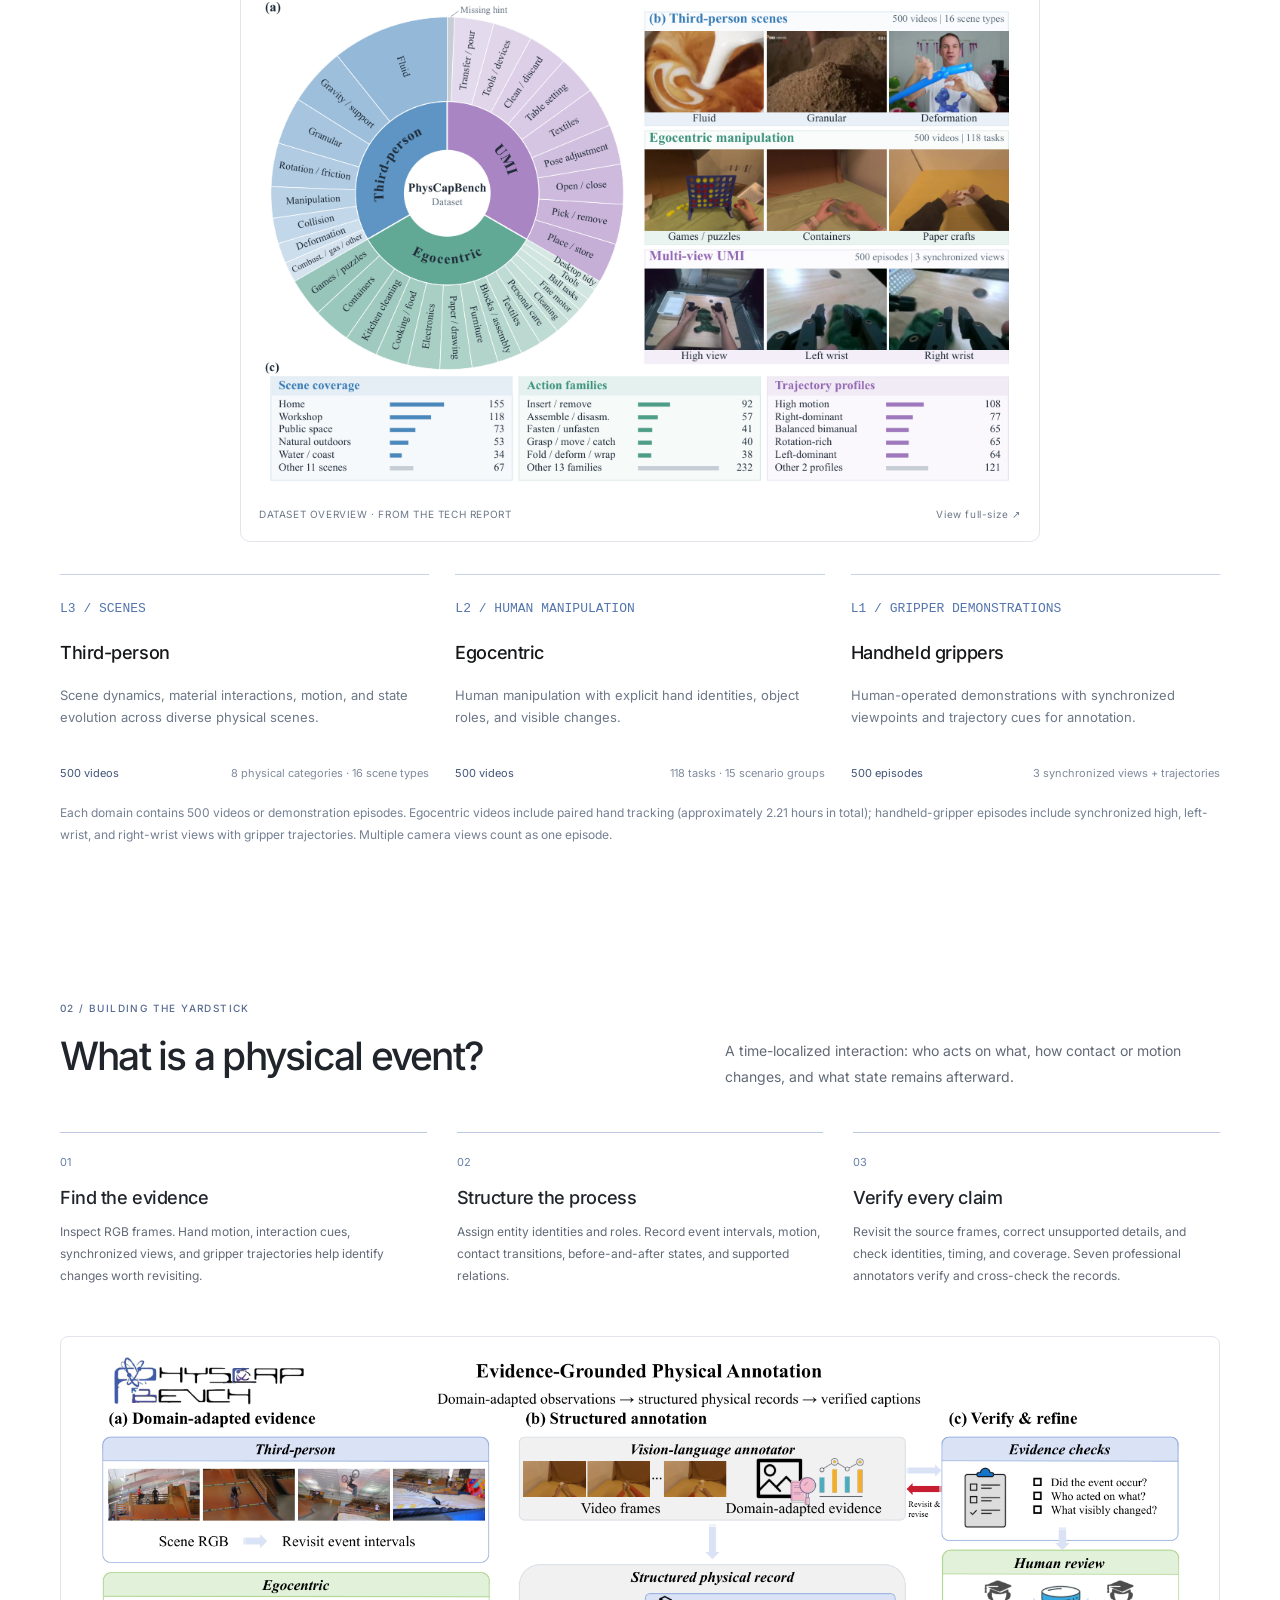
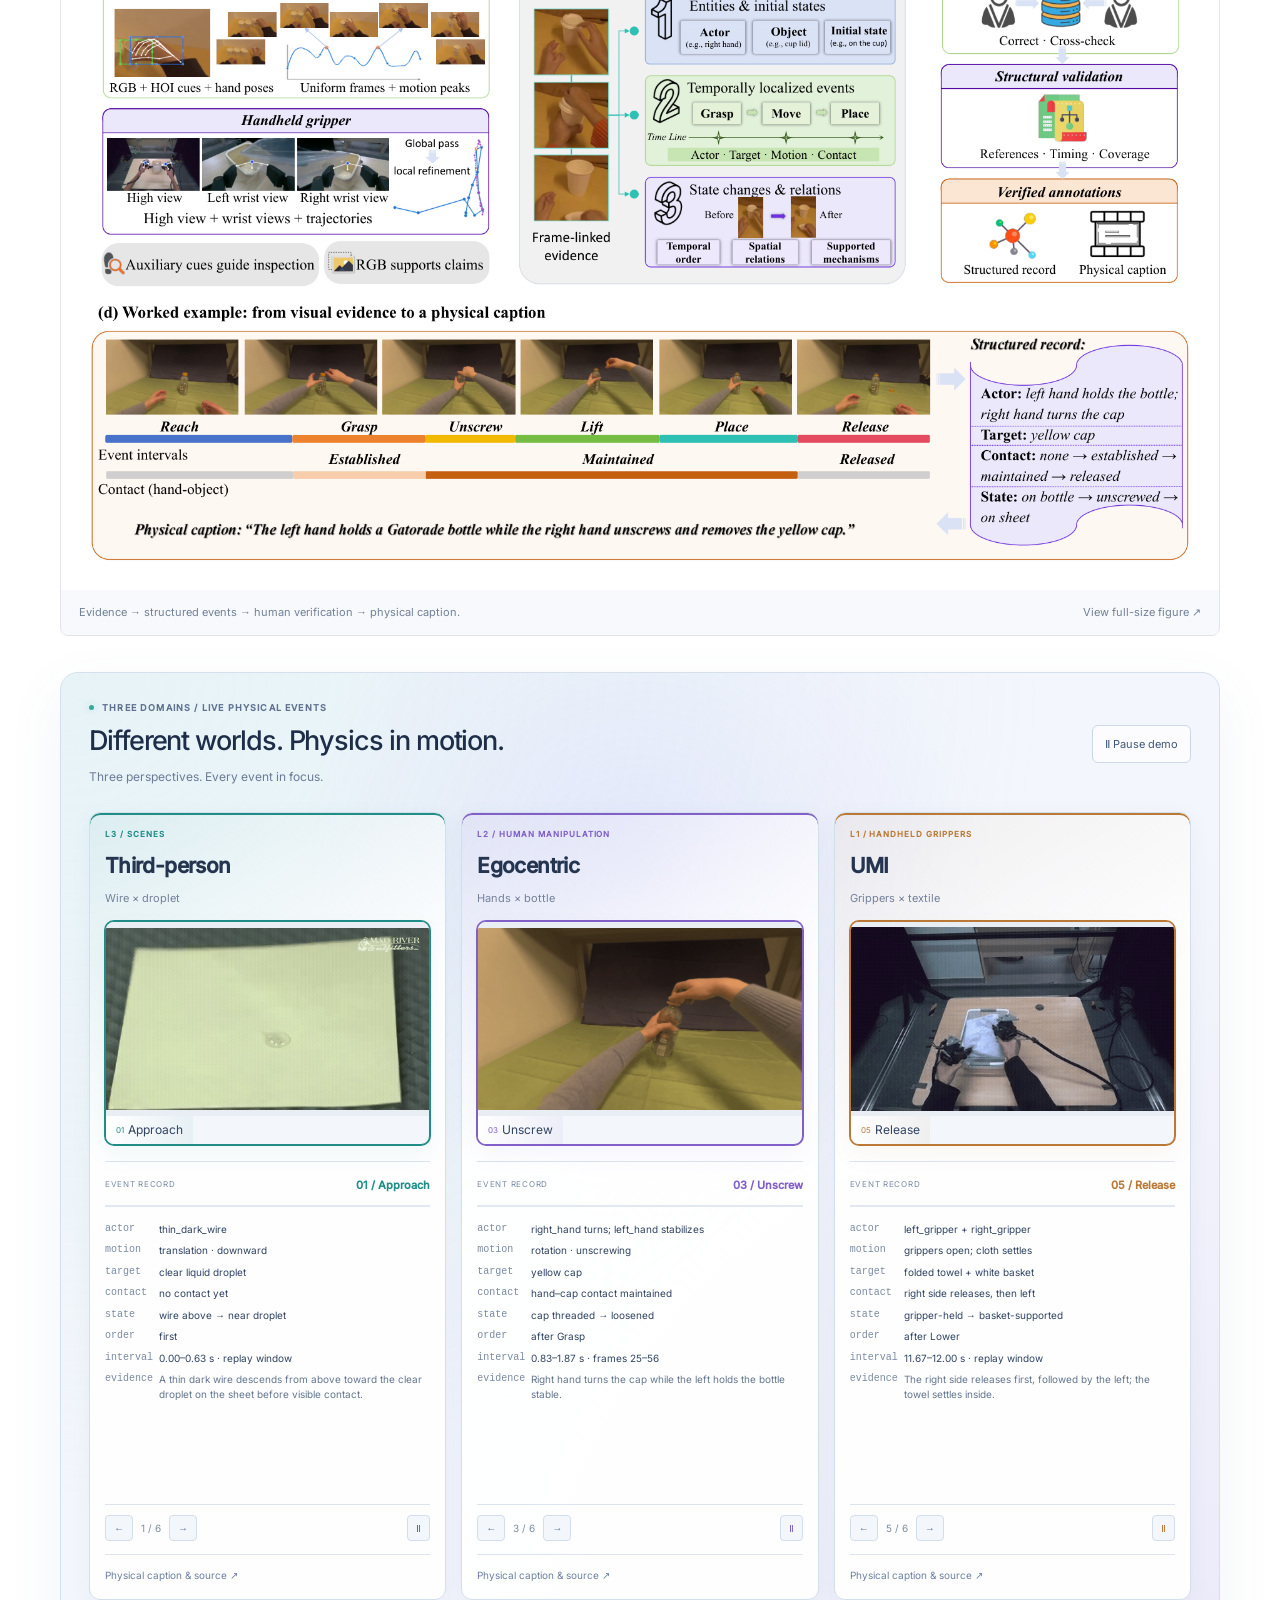
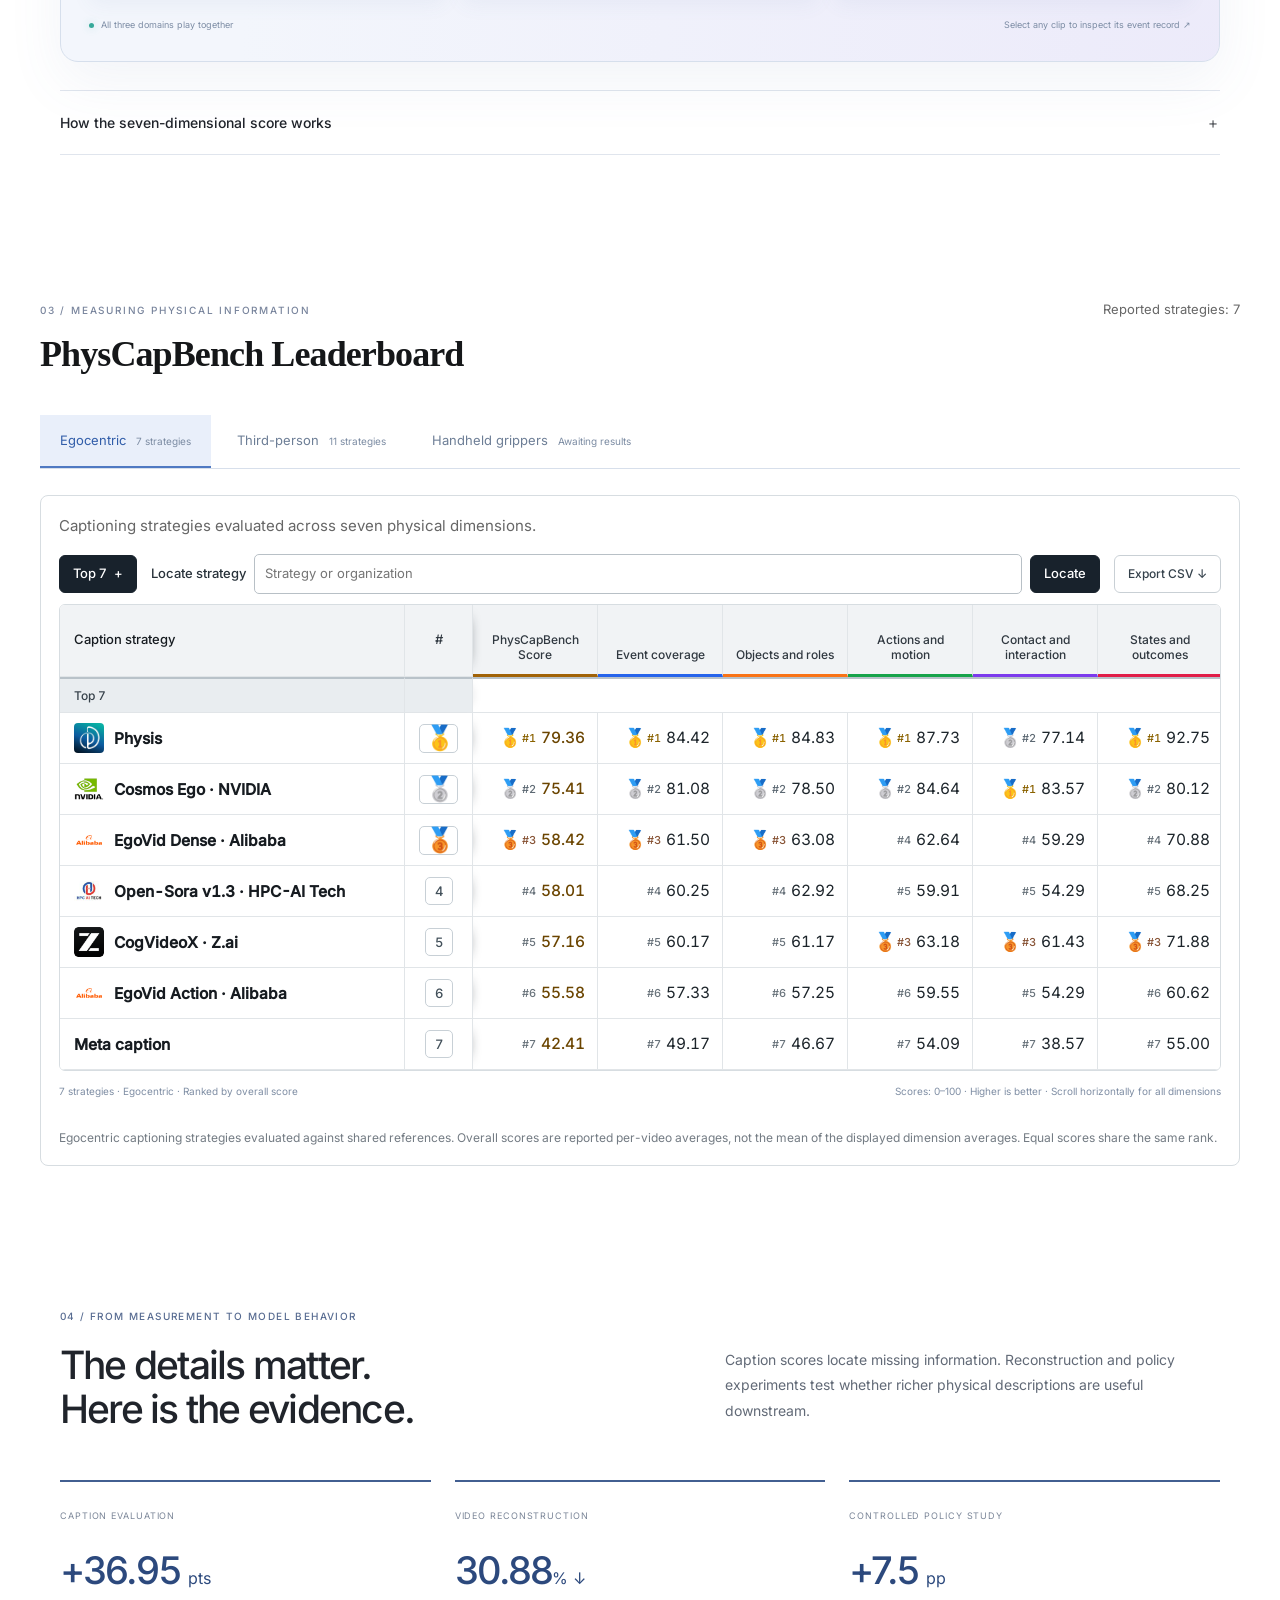
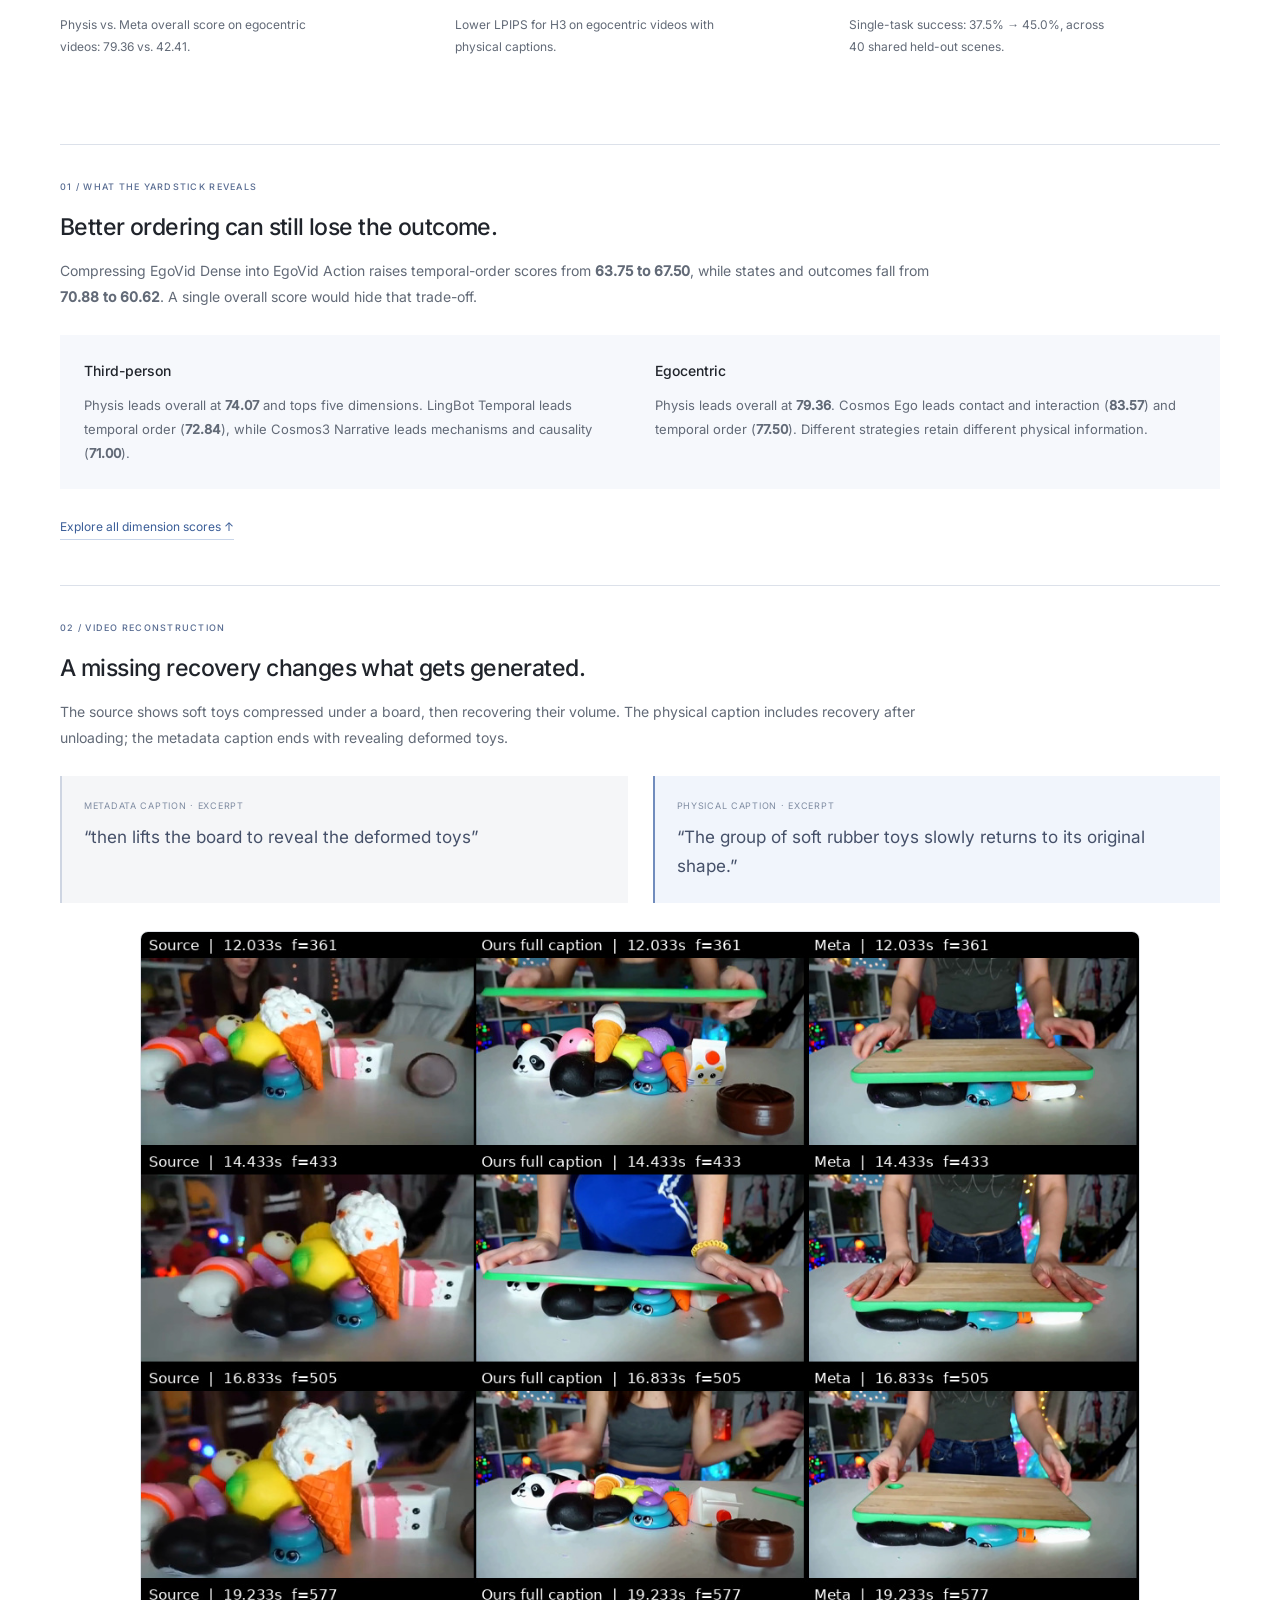
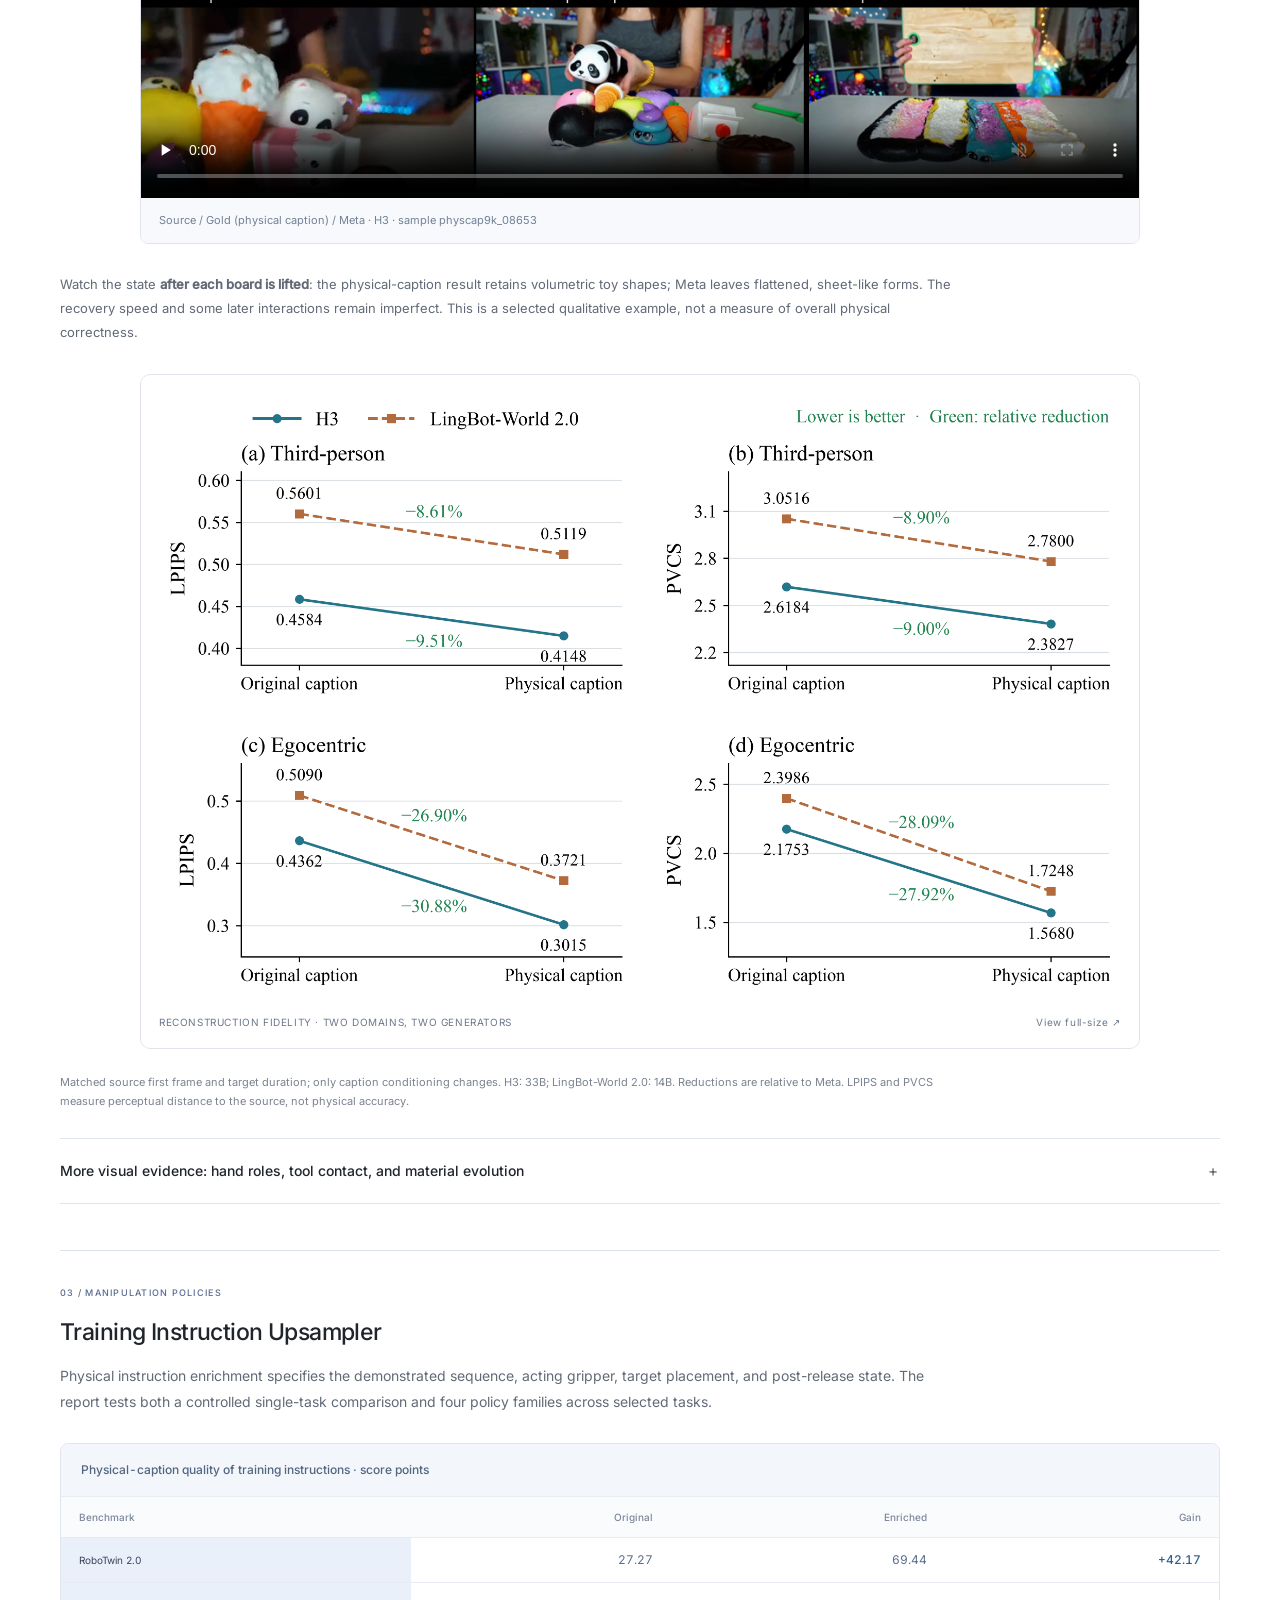
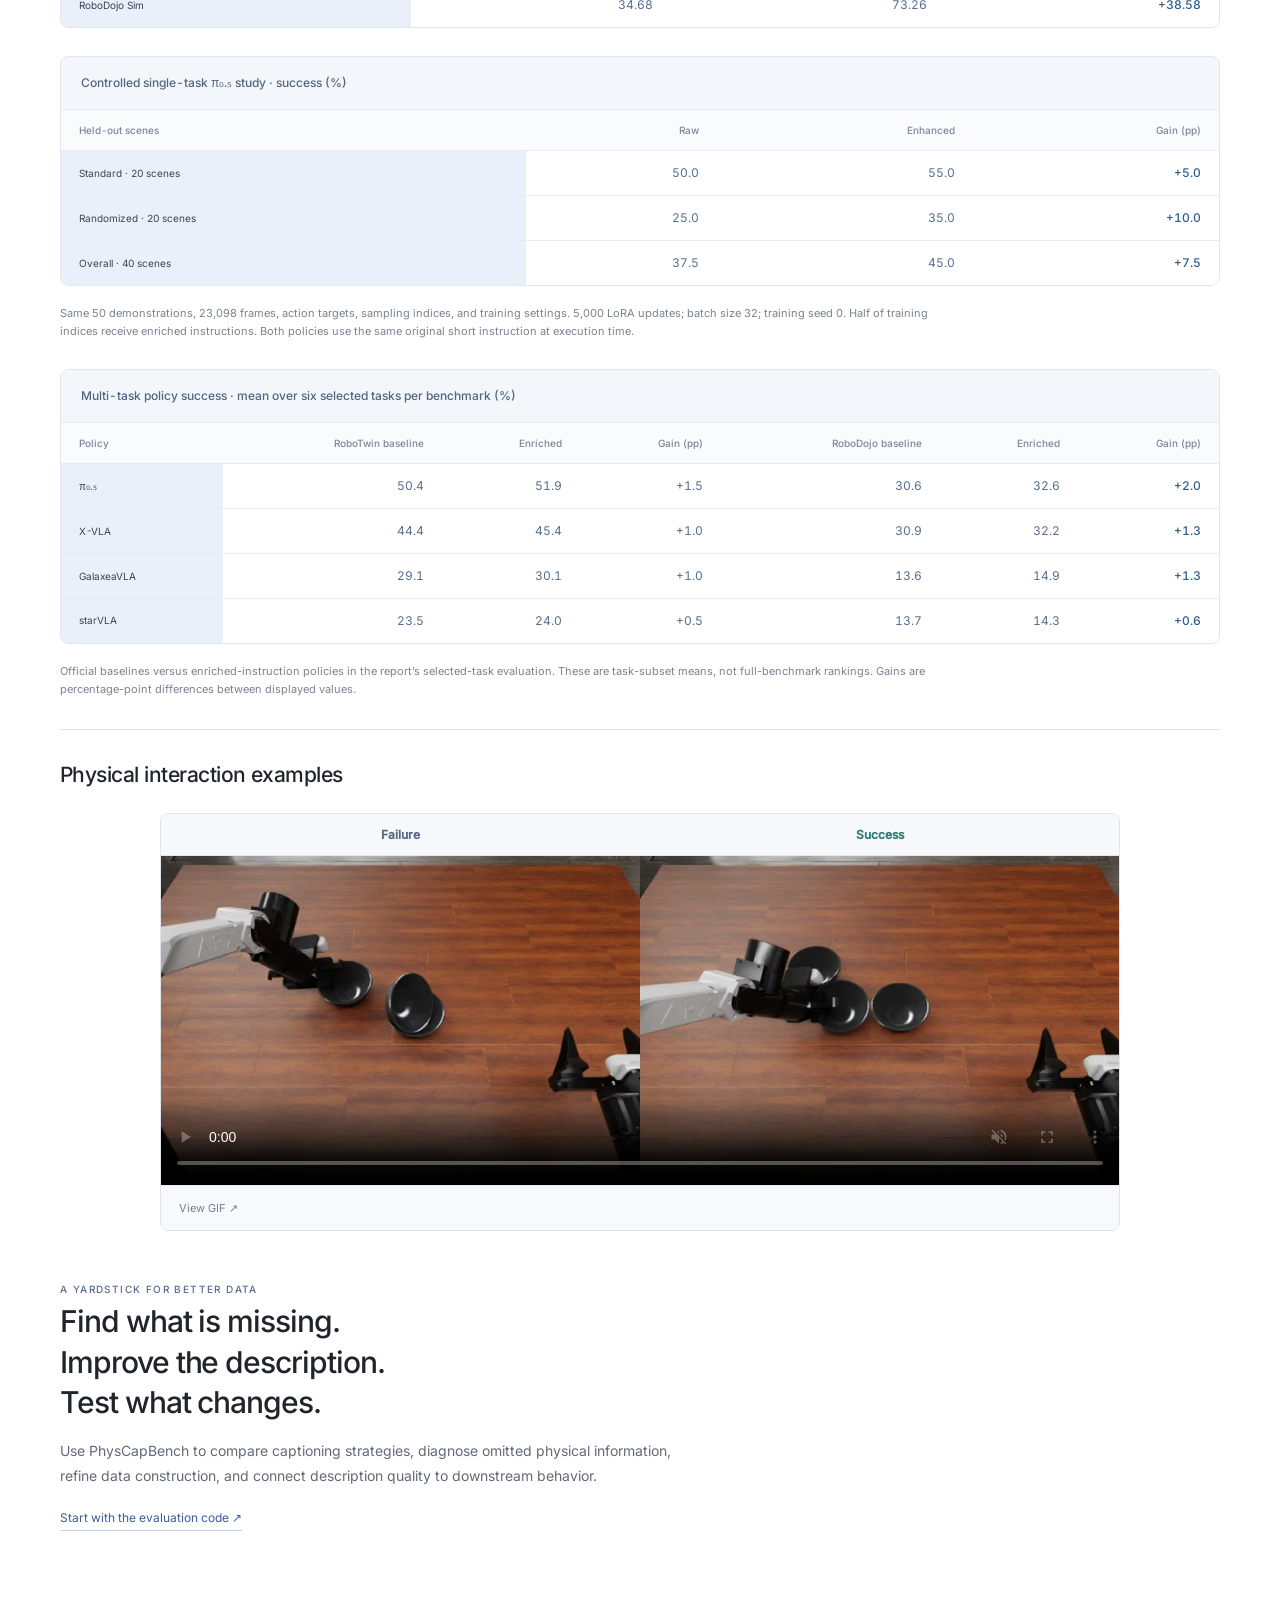
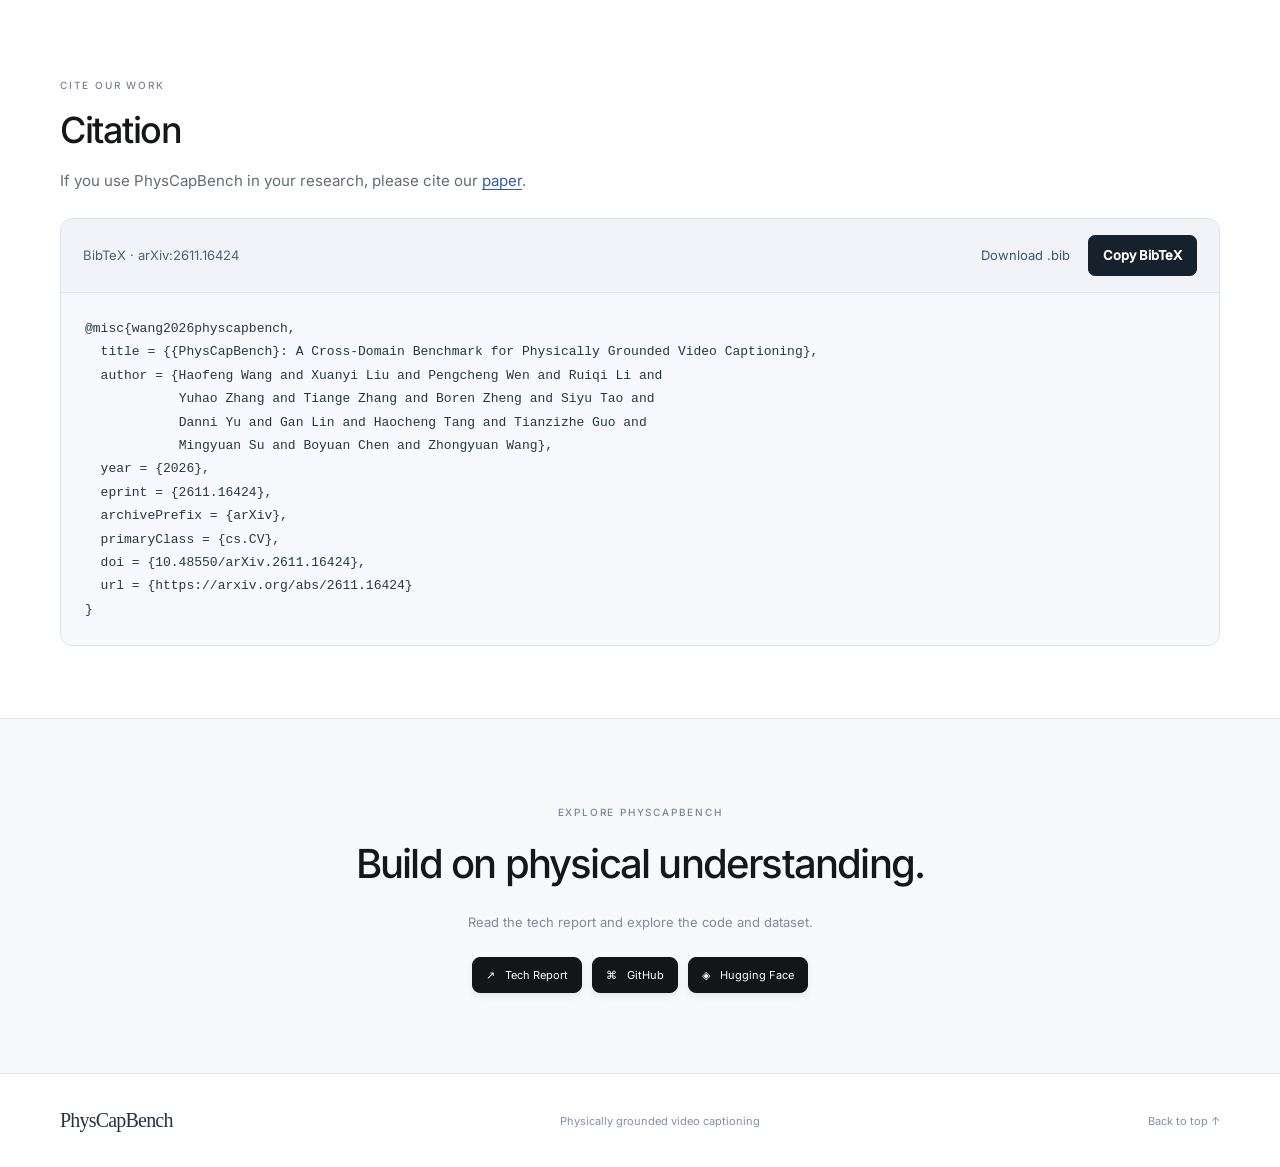
==== commit 19dfa589: "Add paper citation with BibTeX copy and download" ====
--- a/intro.html
+++ b/intro.html
@@ -1,5 +1,5 @@
 <!doctype html>
-<html lang="en"><head><meta charset="utf-8"><meta name="viewport" content="width=device-width,initial-scale=1"><title>PhysCapBench · Physically Grounded Video Captioning</title><meta name="description" content="A cross-domain benchmark for physically grounded video captioning. Explore three data domains, seven evaluation dimensions, and report results."><link rel="stylesheet" href="research.css"><link rel="stylesheet" href="academic.css?v=20261110-board-readable"><script src="links.js?v=20261113-arxiv" defer></script><script src="research.js?v=20261110-model-first" defer></script><script src="mosaic.js" defer></script><script>
+<html lang="en"><head><meta charset="utf-8"><meta name="viewport" content="width=device-width,initial-scale=1"><title>PhysCapBench · Physically Grounded Video Captioning</title><meta name="description" content="A cross-domain benchmark for physically grounded video captioning. Explore three data domains, seven evaluation dimensions, and report results."><link rel="stylesheet" href="research.css"><link rel="stylesheet" href="academic.css?v=20261119-citation"><script src="links.js?v=20261113-arxiv" defer></script><script src="research.js?v=20261119-citation" defer></script><script src="mosaic.js" defer></script><script>
 try {
   const arrival = Number(sessionStorage.getItem('physcap-about-arrival'));
   sessionStorage.removeItem('physcap-about-arrival');
@@ -114,4 +114,22 @@
 <figure class="dataset-figure reconstruction-figure" id="reconstruction-results"><a href="assets/research/reconstruction-fidelity.png" target="_blank" rel="noopener" aria-label="Open full-resolution reconstruction results"><img loading="lazy" src="assets/research/reconstruction-fidelity.png" width="3735" height="2340" alt="Original versus physical captions for H3 and LingBot-World 2.0. Third-person: H3 LPIPS 0.4584 to 0.4148 (9.51% reduction), PVCS 2.6184 to 2.3827 (9.00%); LingBot LPIPS 0.5601 to 0.5119 (8.61%), PVCS 3.0516 to 2.7800 (8.90%). Egocentric: H3 LPIPS 0.4362 to 0.3015 (30.88%), PVCS 2.1753 to 1.5680 (27.92%); LingBot LPIPS 0.5090 to 0.3721 (26.90%), PVCS 2.3986 to 1.7248 (28.09%). Lower is better."></a><figcaption><span>RECONSTRUCTION FIDELITY · TWO DOMAINS, TWO GENERATORS</span><a href="assets/research/reconstruction-fidelity.png" target="_blank" rel="noopener">View full-size ↗</a></figcaption></figure><p class="scope-note">Matched source first frame and target duration; only caption conditioning changes. H3: 33B; LingBot-World 2.0: 14B. Reductions are relative to Meta. LPIPS and PVCS measure perceptual distance to the source, not physical accuracy.</p>
 <details class="story-details"><summary>More visual evidence: hand roles, tool contact, and material evolution <span>＋</span></summary><figure class="story-figure"><img loading="lazy" src="assets/ego_reconstruction.png" alt="Source and H3 reconstructions: physical caption preserves left-hand stabilization and right-hand shell removal, while metadata produces stool assembly"><figcaption>Egocentric reconstruction: hand roles and shell removal versus a mismatched assembly description.</figcaption></figure><h4>Drilling and contact termination</h4><div class="qual-grid"><figure><img loading="lazy" src="assets/research/physcap9k_02537_source_1.png" alt="Source: Drilling and contact termination"><figcaption>Source · 9.13 s</figcaption></figure><figure><img loading="lazy" src="assets/research/physcap9k_02537_gold_1.png" alt="Physical: Drilling and contact termination"><figcaption>Physical · 9.13 s</figcaption></figure><figure><img loading="lazy" src="assets/research/physcap9k_02537_meta_1.png" alt="Meta: Drilling and contact termination"><figcaption>Meta · 9.13 s</figcaption></figure></div><p>Physical conditioning better retains localized debris and the drill bit separating from the workpiece.</p><h4>Plume structure and barrel orientation</h4><div class="qual-grid"><figure><img loading="lazy" src="assets/research/physcap9k_09822_source_1.png" alt="Source: Plume structure and barrel orientation"><figcaption>Source · 9.07 s</figcaption></figure><figure><img loading="lazy" src="assets/research/physcap9k_09822_gold_1.png" alt="Physical: Plume structure and barrel orientation"><figcaption>Physical · 9.07 s</figcaption></figure><figure><img loading="lazy" src="assets/research/physcap9k_09822_meta_1.png" alt="Meta: Plume structure and barrel orientation"><figcaption>Meta · 9.07 s</figcaption></figure></div><p>Physical conditioning better retains the persistent plume and the barrel tipping onto its side.</p></details></article><article class="study-block" id="policy-results"><div class="study-number">03 / MANIPULATION POLICIES</div><h3>Training Instruction Upsampler</h3><p>Physical instruction enrichment specifies the demonstrated sequence, acting gripper, target placement, and post-release state. The report tests both a controlled single-task comparison and four policy families across selected tasks.</p><div class="results-scroll" role="region" tabindex="0" aria-label="Physical-caption quality of training instructions · score points"><table class="study-table"><caption>Physical-caption quality of training instructions · score points</caption><thead><tr><th scope="col">Benchmark</th><th scope="col">Original</th><th scope="col">Enriched</th><th scope="col">Gain</th></tr></thead><tbody><tr><th scope="row">RoboTwin 2.0</th><td>27.27</td><td>69.44</td><td>+42.17</td></tr><tr><th scope="row">RoboDojo Sim</th><td>34.68</td><td>73.26</td><td>+38.58</td></tr></tbody></table></div><div class="results-scroll" role="region" tabindex="0" aria-label="Controlled single-task π₀.₅ study · success (%)"><table class="study-table"><caption>Controlled single-task π₀.₅ study · success (%)</caption><thead><tr><th scope="col">Held-out scenes</th><th scope="col">Raw</th><th scope="col">Enhanced</th><th scope="col">Gain (pp)</th></tr></thead><tbody><tr><th scope="row">Standard · 20 scenes</th><td>50.0</td><td>55.0</td><td>+5.0</td></tr><tr><th scope="row">Randomized · 20 scenes</th><td>25.0</td><td>35.0</td><td>+10.0</td></tr><tr><th scope="row">Overall · 40 scenes</th><td>37.5</td><td>45.0</td><td>+7.5</td></tr></tbody></table></div><p class="scope-note">Same 50 demonstrations, 23,098 frames, action targets, sampling indices, and training settings. 5,000 LoRA updates; batch size 32; training seed 0. Half of training indices receive enriched instructions. Both policies use the same original short instruction at execution time.</p><div class="results-scroll" role="region" tabindex="0" aria-label="Multi-task policy success · mean over six selected tasks per benchmark (%)"><table class="study-table"><caption>Multi-task policy success · mean over six selected tasks per benchmark (%)</caption><thead><tr><th scope="col">Policy</th><th scope="col">RoboTwin baseline</th><th scope="col">Enriched</th><th scope="col">Gain (pp)</th><th scope="col">RoboDojo baseline</th><th scope="col">Enriched</th><th scope="col">Gain (pp)</th></tr></thead><tbody><tr><th scope="row">π₀.₅</th><td>50.4</td><td>51.9</td><td>+1.5</td><td>30.6</td><td>32.6</td><td>+2.0</td></tr><tr><th scope="row">X-VLA</th><td>44.4</td><td>45.4</td><td>+1.0</td><td>30.9</td><td>32.2</td><td>+1.3</td></tr><tr><th scope="row">GalaxeaVLA</th><td>29.1</td><td>30.1</td><td>+1.0</td><td>13.6</td><td>14.9</td><td>+1.3</td></tr><tr><th scope="row">starVLA</th><td>23.5</td><td>24.0</td><td>+0.5</td><td>13.7</td><td>14.3</td><td>+0.6</td></tr></tbody></table></div><p class="scope-note">Official baselines versus enriched-instruction policies in the report’s selected-task evaluation. These are task-subset means, not full-benchmark rankings. Gains are percentage-point differences between displayed values.</p><div class="policy-interaction-example" id="physical-interaction-examples"><h4>Physical interaction examples</h4><figure class="story-figure robodojo-example"><div class="outcome-labels"><span>Failure</span><span>Success</span></div><video autoplay loop muted playsinline controls preload="metadata" width="960" height="330" poster="assets/research/robodojo-stack-bowls.jpg" aria-label="RoboDojo bowl stacking: failure on the left, success on the right"><source src="assets/research/robodojo-stack-bowls.mp4" type="video/mp4"></video><figcaption><a href="assets/research/robodojo-stack-bowls.gif" target="_blank" rel="noopener">View GIF ↗</a></figcaption></figure></div></article>
 <div class="closing-idea"><span class="story-eyebrow">A YARDSTICK FOR BETTER DATA</span><h3>Find what is missing.<br>Improve the description.<br>Test what changes.</h3><p>Use PhysCapBench to compare captioning strategies, diagnose omitted physical information, refine data construction, and connect description quality to downstream behavior.</p><a class="study-link" href="https://github.com/hfwang2001/PhysCapBench" target="_blank" rel="noopener noreferrer">Start with the evaluation code ↗</a></div></section>
+<section id="citation" class="wrap section citation-section" aria-labelledby="citation-title">
+<span class="kicker">CITE OUR WORK</span><h2 id="citation-title">Citation</h2>
+<p>If you use PhysCapBench in your research, please cite our <a href="https://arxiv.org/abs/2611.16424" target="_blank" rel="noopener noreferrer">paper</a>.</p>
+<div class="citation-card"><div class="citation-toolbar"><span>BibTeX · arXiv:2611.16424</span><div class="citation-actions"><a href="physcapbench.bib" download>Download .bib</a><button type="button" id="copy-citation">Copy BibTeX</button></div></div>
+<pre tabindex="0" aria-label="BibTeX citation"><code id="citation-code">@misc{wang2026physcapbench,
+  title = {{PhysCapBench}: A Cross-Domain Benchmark for Physically Grounded Video Captioning},
+  author = {Haofeng Wang and Xuanyi Liu and Pengcheng Wen and Ruiqi Li and
+            Yuhao Zhang and Tiange Zhang and Boren Zheng and Siyu Tao and
+            Danni Yu and Gan Lin and Haocheng Tang and Tianzizhe Guo and
+            Mingyuan Su and Boyuan Chen and Zhongyuan Wang},
+  year = {2026},
+  eprint = {2611.16424},
+  archivePrefix = {arXiv},
+  primaryClass = {cs.CV},
+  doi = {10.48550/arXiv.2611.16424},
+  url = {https://arxiv.org/abs/2611.16424}
+}</code></pre></div><p id="citation-status" class="citation-status" role="status" aria-live="polite"></p>
+</section>
 <section id="resources" class="resource-section"><div class="wrap"><span class="kicker">EXPLORE PHYSCAPBENCH</span><h2>Build on physical understanding.</h2><p>Read the tech report and explore the code and dataset.</p><div class="resources" data-resources><a class="resource-button" href="https://arxiv.org/abs/2611.16424" target="_blank" rel="noopener noreferrer"><span aria-hidden="true">↗</span> Tech Report</a><a class="resource-button" href="https://github.com/hfwang2001/PhysCapBench" target="_blank" rel="noopener noreferrer"><span aria-hidden="true">⌘</span> GitHub</a><a class="resource-button" href="https://huggingface.co/datasets/hfwang01/PhysCapBench" target="_blank" rel="noopener noreferrer"><span aria-hidden="true">◈</span> Hugging Face</a></div></div></section></main><footer class="site-footer wrap"><a class="brand" href="./">PhysCapBench</a><span>Physically grounded video captioning</span><a href="#main">Back to top ↑</a></footer><div id="toast" role="status"></div></body></html>
--- a/academic.css
+++ b/academic.css
@@ -179,3 +179,19 @@
 
 /* Give the PKU lockup a slightly stronger presence in the institution row. */
 .institution-logos img.pku-logo{transform:scale(1.12);transform-origin:center}
+
+/* Paper citation, with copy and portable BibTeX download. */
+.citation-section{scroll-margin-top:96px;padding-bottom:40px}
+.citation-section h2{font-size:36px;letter-spacing:-.035em;margin:12px 0 16px}
+.citation-section>p{color:#626c76;line-height:1.7}
+.citation-section>p a{color:#315da9;text-decoration:underline;text-underline-offset:3px}
+.citation-card{margin-top:24px;border:1px solid #dde3eb;border-radius:12px;overflow:hidden;background:#f8f9fc}
+.citation-toolbar{display:flex;align-items:center;justify-content:space-between;gap:16px;padding:16px 22px;background:#f0f3f8;border-bottom:1px solid #dde3eb;color:#526170;font-size:13px}
+.citation-actions{display:flex;align-items:center;gap:18px}
+.citation-actions a{color:#415578;text-decoration:none;white-space:nowrap}
+.citation-actions button{font:inherit;font-weight:600;color:white;background:#17212b;border:1px solid #17212b;border-radius:7px;padding:9px 14px;cursor:pointer;white-space:nowrap}
+.citation-actions button:hover{background:#304256}
+.citation-actions :focus-visible{outline:2px solid #4a72b8;outline-offset:4px}
+.citation-card pre{margin:0;padding:24px;white-space:pre-wrap;overflow-wrap:anywhere;text-align:left;font:13px/1.8 ui-monospace,SFMono-Regular,Consolas,monospace;color:#273644}
+.citation-status{min-height:24px;margin:8px 0 0;font-size:13px}
+@media(max-width:600px){.citation-section h2{font-size:30px}.citation-toolbar{align-items:flex-start;flex-direction:column;padding:14px 16px}.citation-actions{width:100%;justify-content:space-between}.citation-card pre{padding:16px;font-size:12px}}
